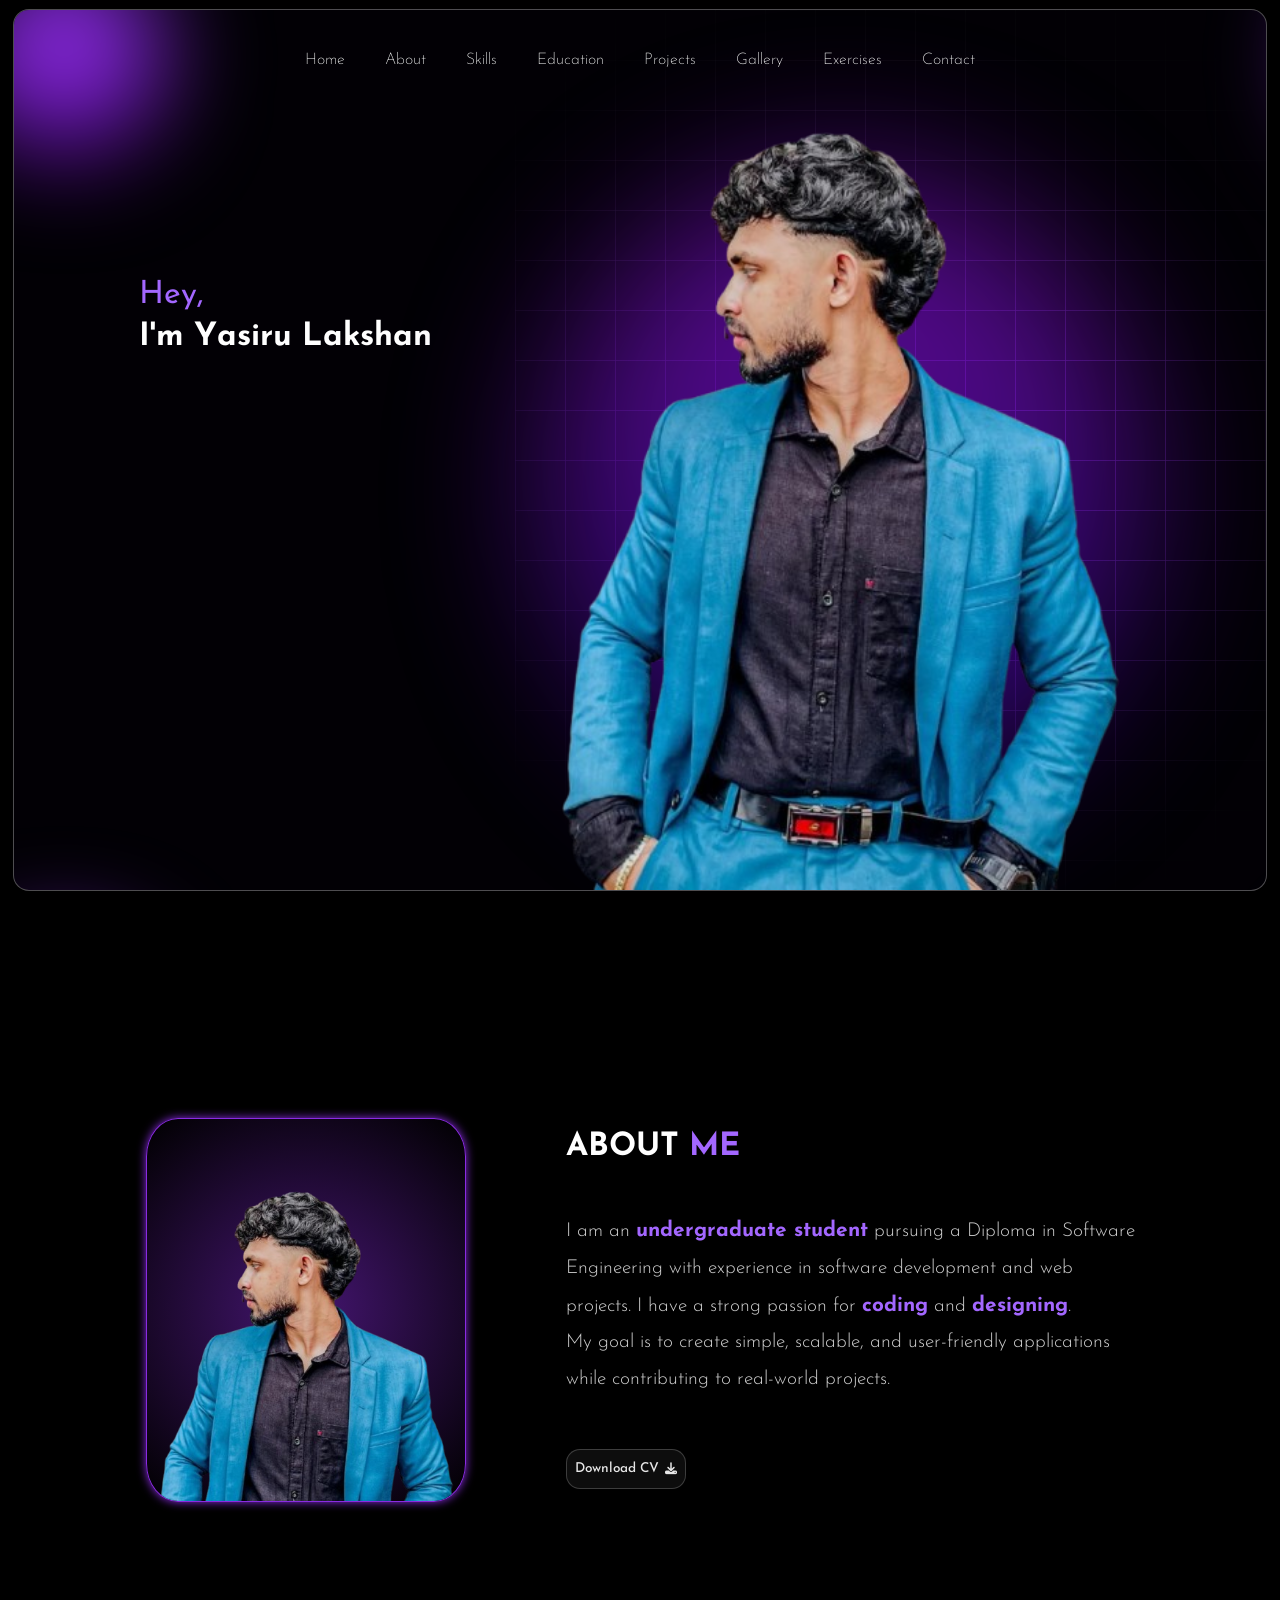
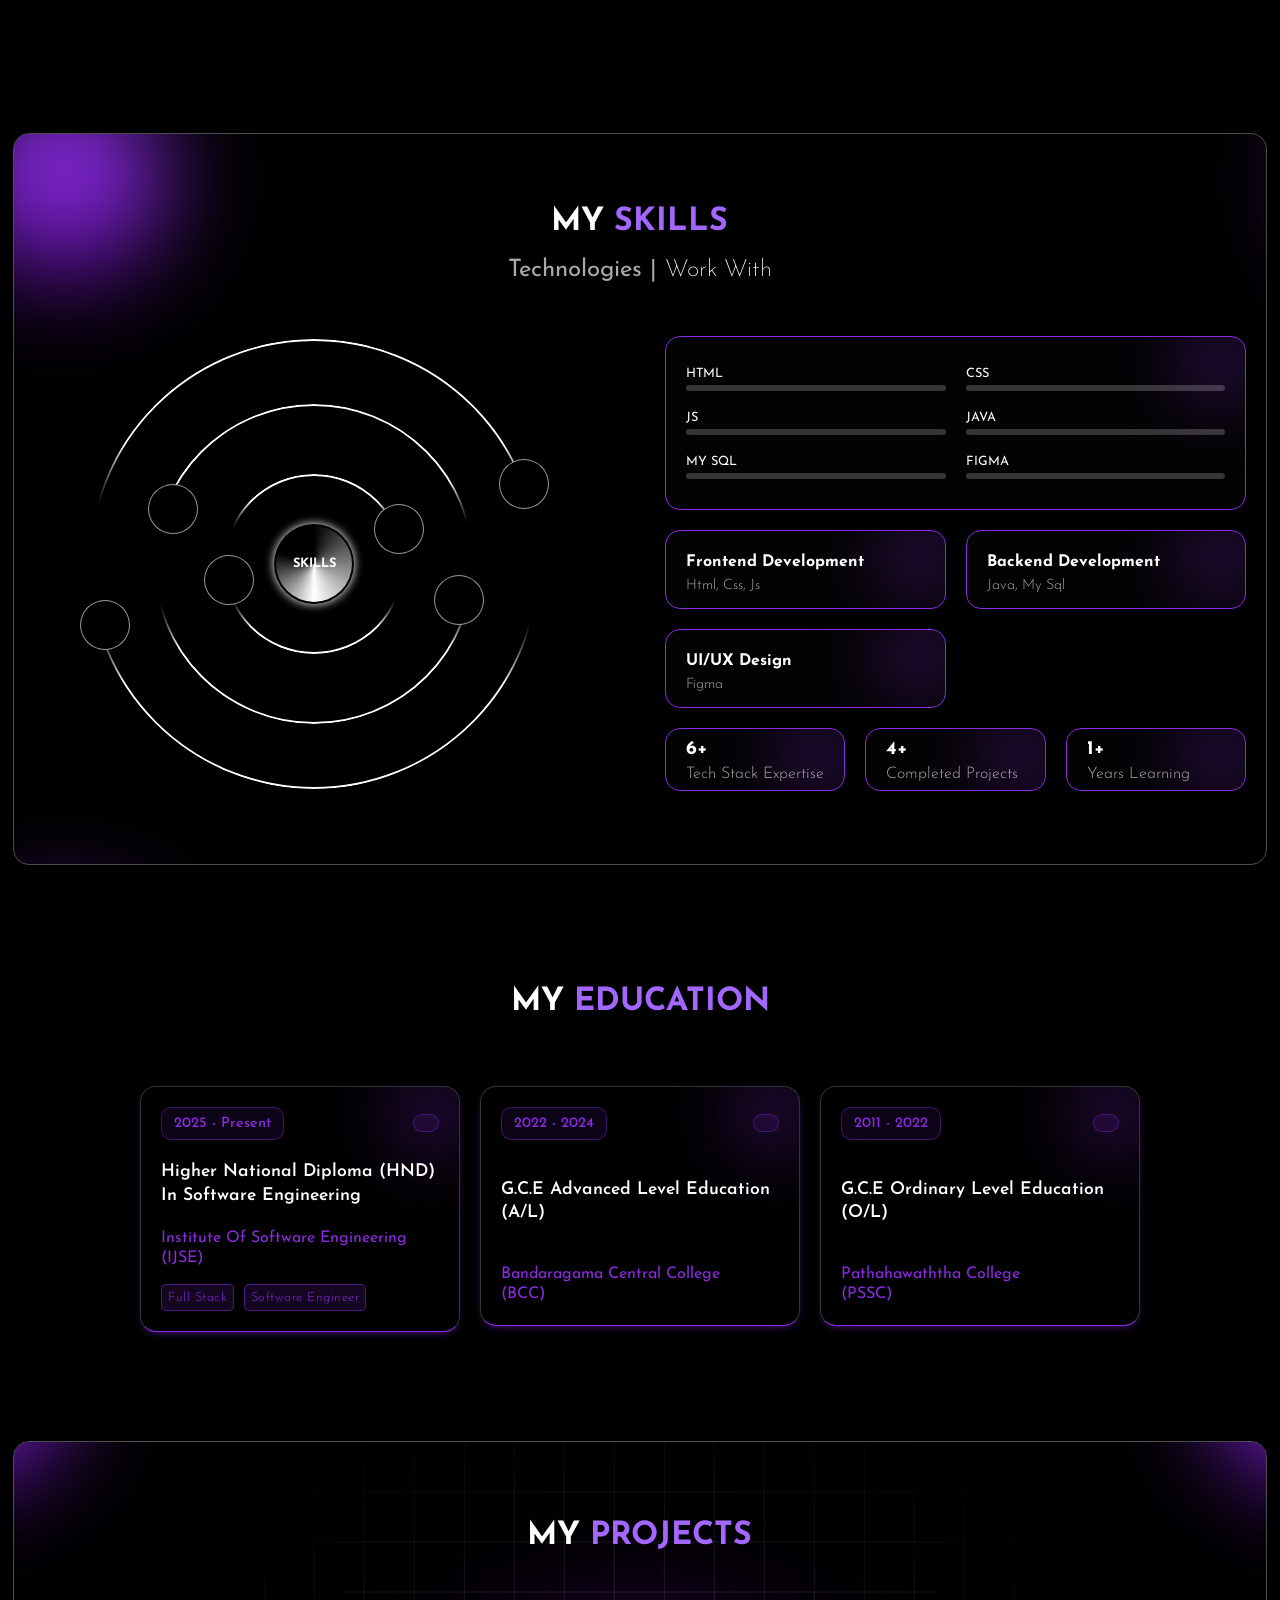
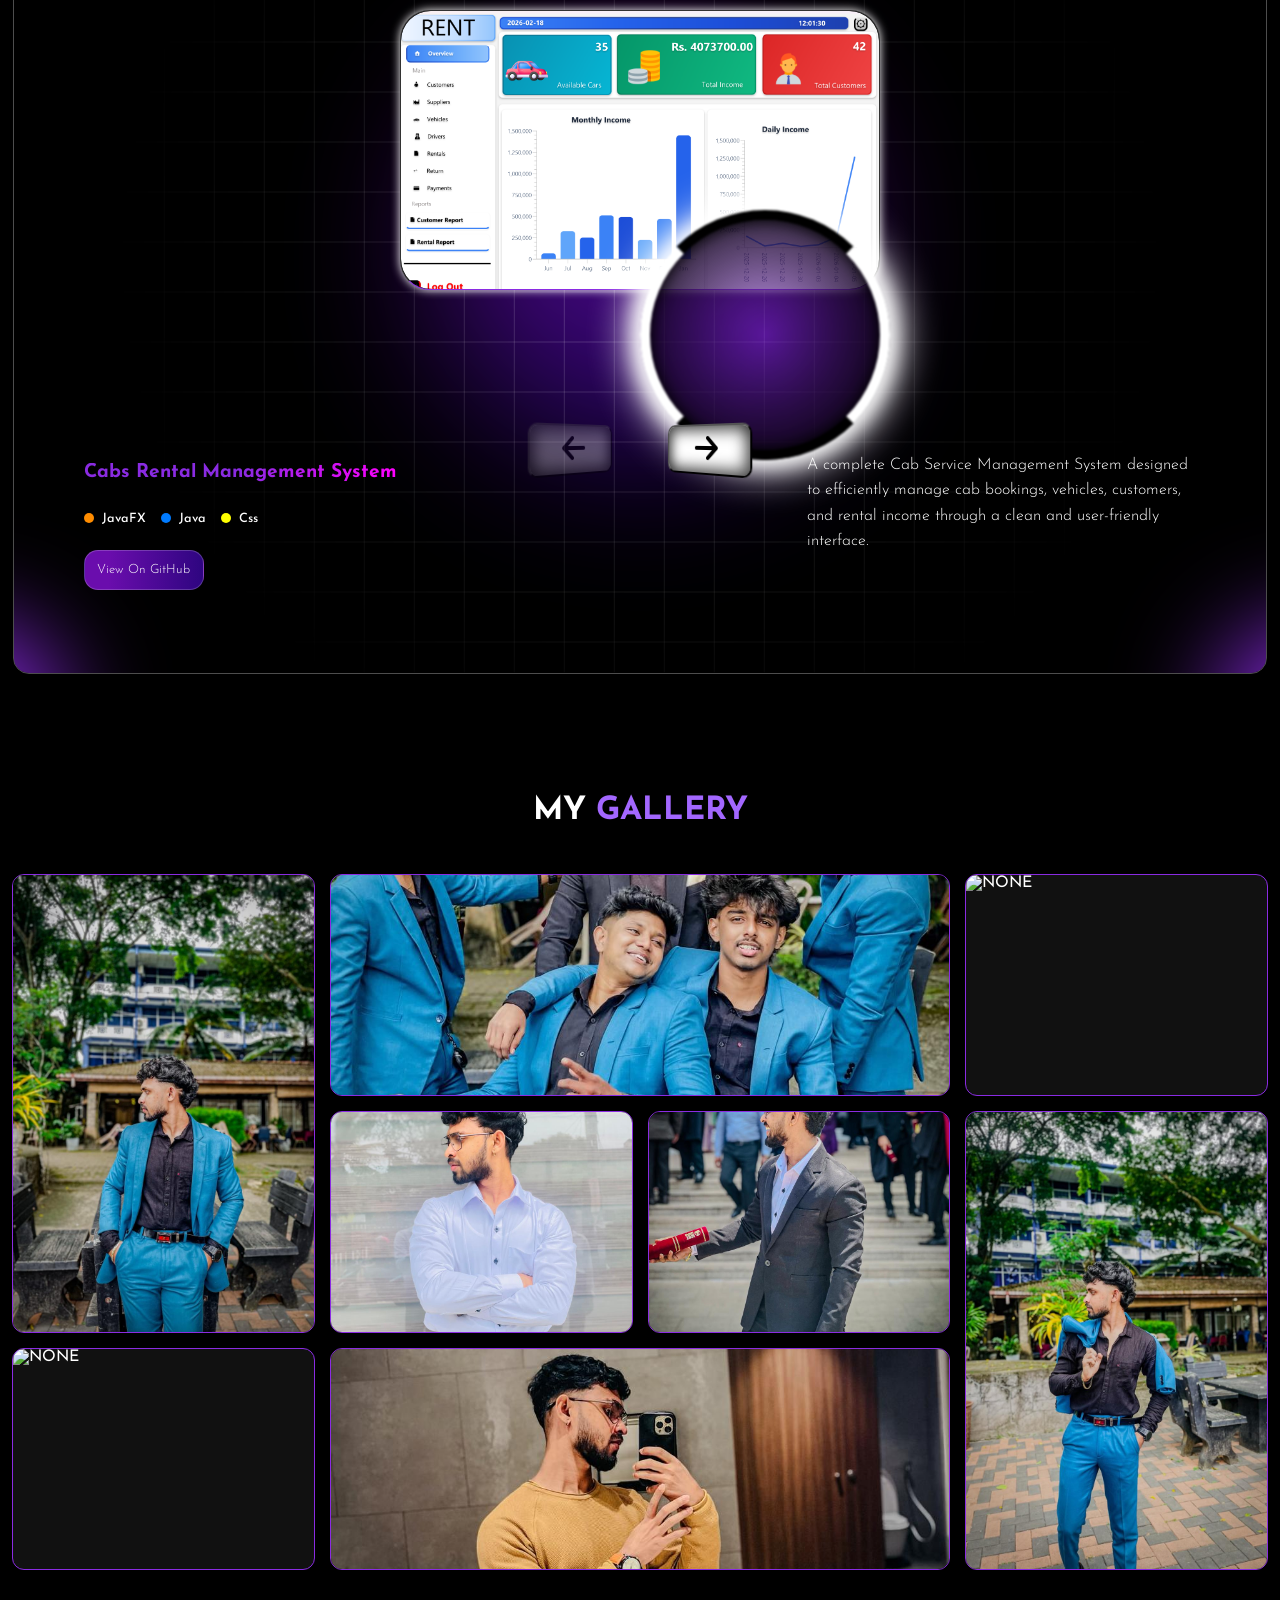
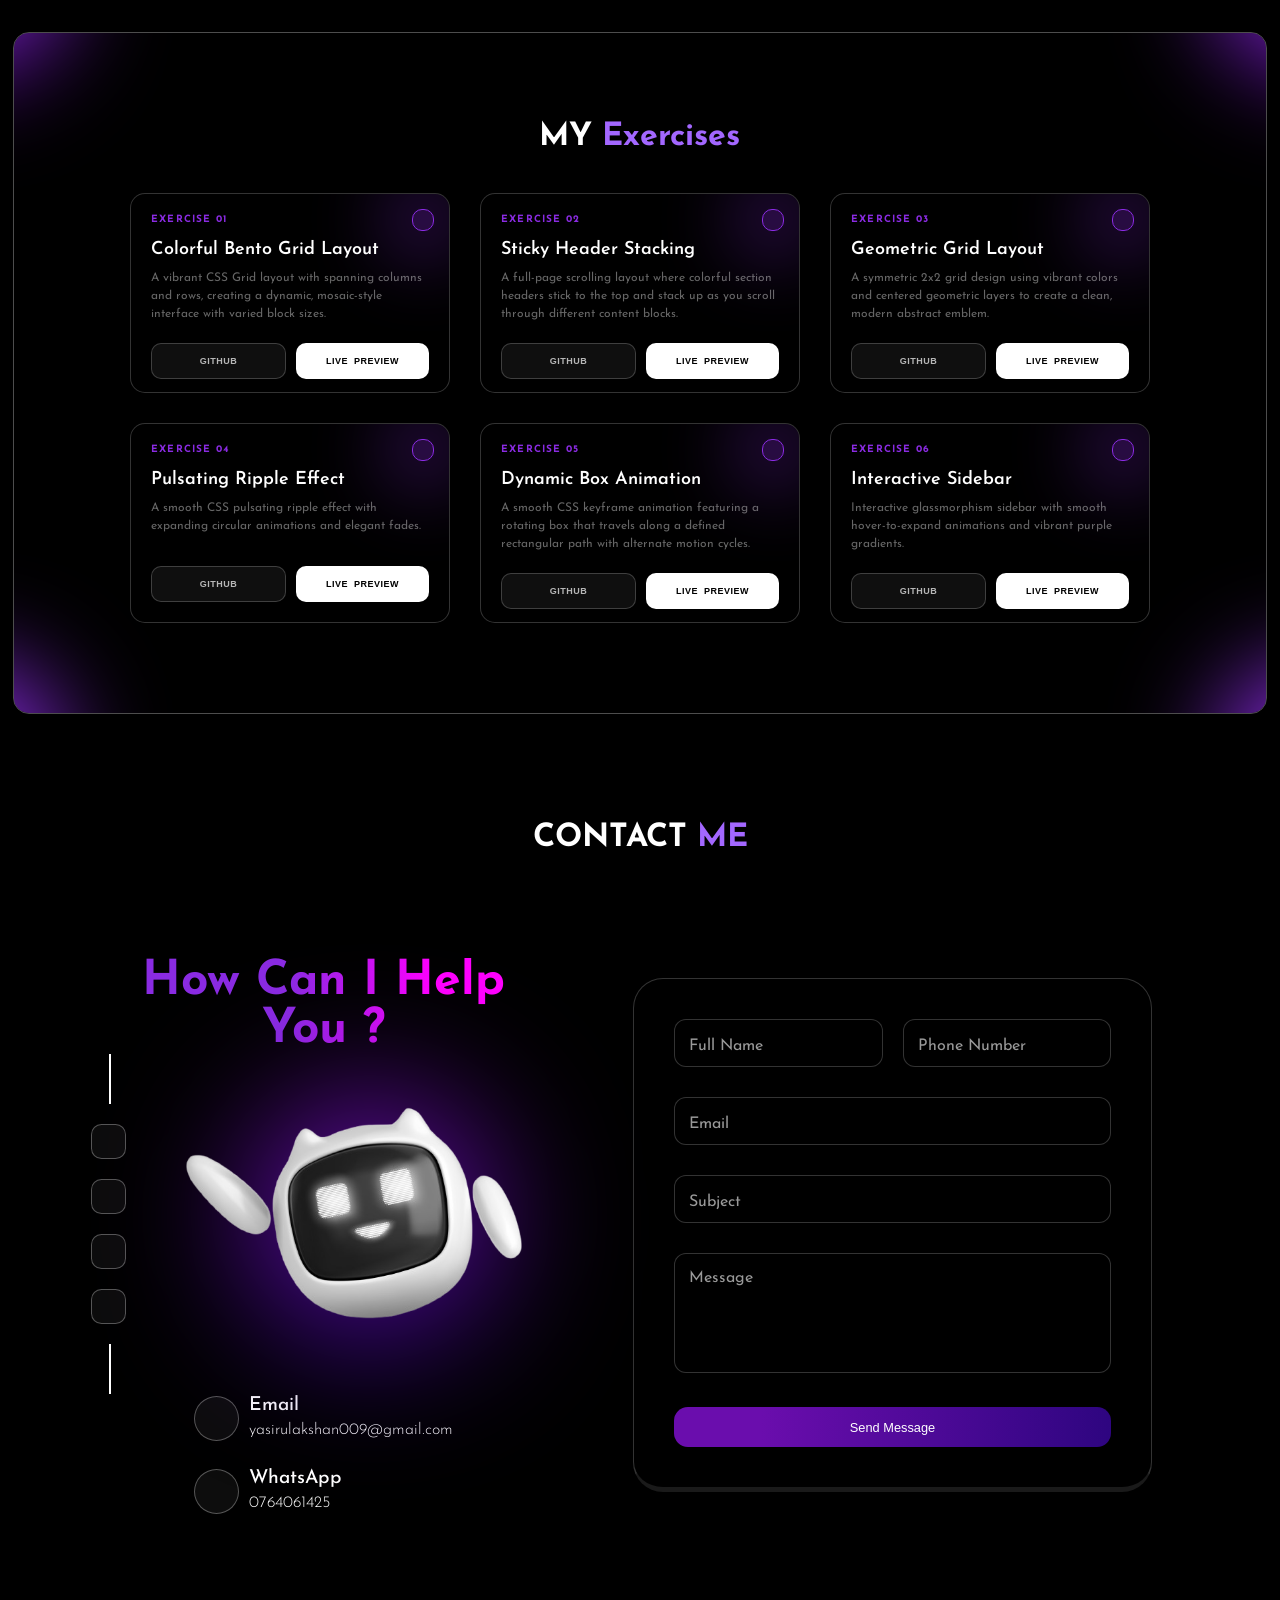
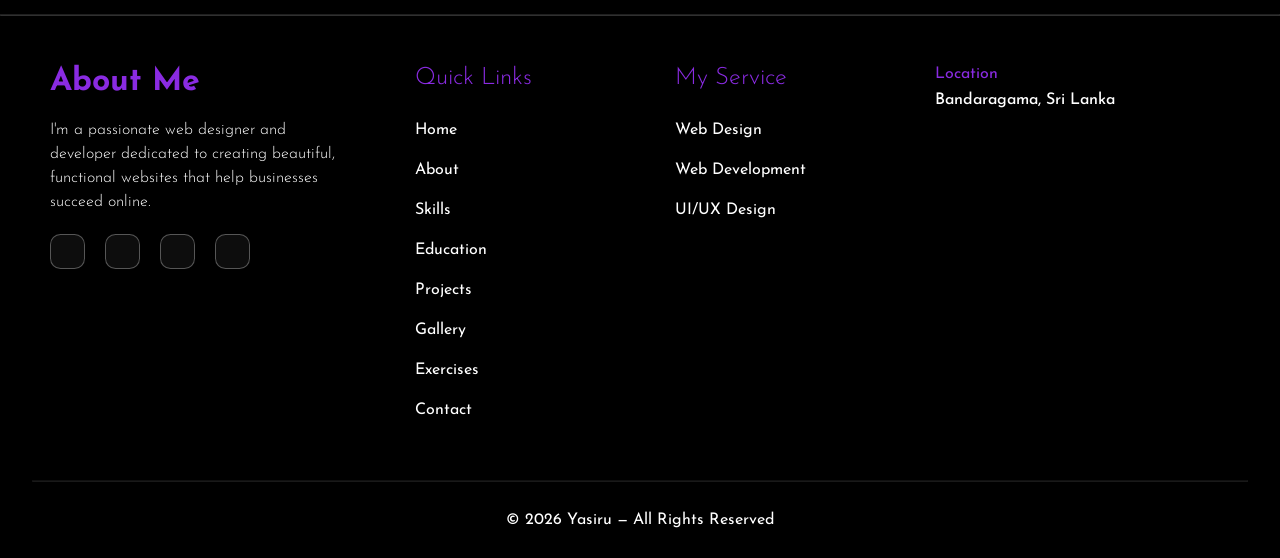
==== index.html @ 93566dbe "exercises section update" ====
<!DOCTYPE html>
<html lang="en">
<head>
    <meta charset="UTF-8">
    <title>Portfolio</title>
    <meta name="keywords" content="web, html, css, javascript, js, java, python">
    <meta name="description" content="World best web development tutorials">
    <meta name="author" content="IJSE">
    <meta name="viewport" content="width=device-width, initial-scale=1.0">
    <link rel="stylesheet" href="../assets/lib/normalize.css">
    <link rel="stylesheet" href="style.css">
    <link rel="stylesheet" href="https://cdn.jsdelivr.net/gh/devicons/devicon@latest/devicon.min.css">

    <link rel="stylesheet" href="https://cdnjs.cloudflare.com/ajax/libs/font-awesome/6.5.1/css/all.min.css">
    <link href="https://cdn.jsdelivr.net/npm/remixicon@4.2.0/fonts/remixicon.css" rel="stylesheet"/>
    <link href="https://cdnjs.cloudflare.com/ajax/libs/font-awesome/6.5.0/css/all.min.css" rel="stylesheet">
    <link rel="preconnect" href="https://fonts.googleapis.com">
    <link rel="preconnect" href="https://fonts.gstatic.com" crossorigin>
    <link href="https://fonts.googleapis.com/css2?family=Josefin+Sans:ital,wght@0,100..700;1,100..700&family=Ramabhadra&family=Slabo+27px&display=swap" rel="stylesheet">

</head>
<body>

<div id="loading-screen">
    <div class="wrapper">
        <div class="circle"></div>
        <div class="circle"></div>
        <div class="circle"></div>
        <div class="shadow"></div>
        <div class="shadow"></div>
        <div class="shadow"></div>
        <span>Loading</span>
    </div>
</div>

<section>
    <nav class="nav">
        <section class="navbar desktop-only">
            <ul class="nav-list">
                <li><a href="#hero">Home</a></li>
                <li><a href="#about">About</a></li>
                <li><a href="#skill">Skills</a></li>
                <li><a href="#education">Education</a></li>
                <li><a href="#projects">Projects</a></li>
                <li><a href="#gallery">Gallery</a></li>
                <li><a href="#exercises">Exercises</a></li>
                <li><a href="#contact">Contact</a></li>
            </ul>
        </section>

        <div class="mobile-wrapper">
            <div class="hamburger-icon" id="hamburgerBtn">
                <i class="ri-menu-3-line"></i>
            </div>

            <ul class="mobile-menu" id="mobileMenuList">
                <li><a href="#hero">Home</a></li>
                <li><a href="#about">About</a></li>
                <li><a href="#skill">Skills</a></li>
                <li><a href="#education">Education</a></li>
                <li><a href="#projects">Projects</a></li>
                <li><a href="#gallery">Gallery</a></li>
                <li><a href="#exercises">Exercises</a></li>
                <li><a href="#contact">Contact</a></li>
            </ul>
        </div>
    </nav>
<!--  |||||||||||||||||||||||||||||||||||||||||||||||||||home section|||||||||||||||||||||||||||||||||||||||||||||||||  -->
    <section class="hero-section" id="hero">
        <section class="heroglass">

            <div class="blob-style" id="home-colorbox1"></div>
            <div class="blob-style" id="home-colorbox2"></div>
            <div class="blob-style" id="home-colorbox3"></div>
            <div class="blob-style" id="home-colorbox4"></div>


            <div class="grid-box"></div>

            <div class="Container">
                <main class="hero-content-wrapper">
                    <div class="content">
                        <span class="jump-text">Hey,</span>
                        <h1>I'm Yasiru Lakshan</h1>
                        <div class="animated-text">
                            <span id="typing-text"></span><span class="cursor">|</span>
                        </div>
                        <p>A motivated Full-Stack Developer in the making, focused on<br>
                            building modern responsive, and user-friendly <br>
                            web applications.
                        </p>
                    </div>

                    <div class="socials">
                        <a href="https://www.facebook.com/share/1Nk5kQj9qZ/?mibextid=wwXIfr" class="social-link" id="facebook"><i class="ri-facebook-fill"></i></a>
                        <a href="https://www.instagram.com/yasiii.iiiiiiii?igsh=MWprOWkzOWY1dnhiYg%3D%3D&utm_source=qr" class="social-link" id="instagram"><i class="ri-instagram-fill"></i></a>
                        <a href="https://github.com/Yasirulakshan009" class="social-link" id="github"><i class="ri-github-fill"></i></a>
                        <a href="https://www.linkedin.com/in/yasiru-lakshan-66a6373a6?utm_source=share_via&utm_content=profile&utm_medium=member_ios" class="social-link" id="linkin"><i class="ri-linkedin-fill"></i></a>
                    </div>

                    <div class="btn">
                        <a href="" id="download" class="main-btn cv-btn">
                            Download CV <i class="fa-solid fa-download"></i>
                        </a>

                        <a href="#projects" class="main-btn project-btn">
                            View Projects <i class="fa-solid fa-code"></i>
                        </a>
                    </div>
                </main>
                <div class="home_image">
                    <div class="colorbox"></div>
                    <img src="assest/pictures/myPicture.png" alt="Yasiru Lakshan" class="home-profile">
                </div>
            </div>
        </section>
    </section>

    <!--  |||||||||||||||||||||||||||||||||||||||||||||||||||about section|||||||||||||||||||||||||||||||||||||||||||||||||  -->

    <section class="about-section" id="about">
        <div class="about-container">
            <div class="about-image">
                <div class="about-circle">
                    <img src="assest/pictures/myPicture.png" alt="About Me">
                </div>
            </div>
            <main class="about-content">
                <h1 class="title">ABOUT <span class="jump-text about-jump">ME</span></h1>
                <p class="about-description">
                    I am an <b>undergraduate student</b> pursuing a Diploma in Software<br>
                    Engineering with experience in software development and web <br>
                    projects. I have a strong passion for <b>coding</b> and <b>designing</b>.  <br>
                    My goal is to create simple, scalable, and user-friendly applications<br>
                    while contributing to real-world projects.
                </p>
                <div class="btn">
                    <a href="" download class="main-btn cv-btn">
                        Download CV <i class="fa-solid fa-download"></i>
                    </a>
                </div>
            </main>
        </div>
    </section>

    <!--  |||||||||||||||||||||||||||||||||||||||||||||||||||Skill section|||||||||||||||||||||||||||||||||||||||||||||||||  -->

    <section class="skill-section" id="skill">

        <section class="skill-glass">

            <div class="skill-colorbox" id="skill-colorbox1"></div>
            <div class="skill-colorbox" id="skill-colorbox2"></div>
            <div class="skill-colorbox" id="skill-colorbox3"></div>
            <div class="skill-colorbox" id="skill-colorbox4"></div>

            <div class="skill-container">
                <div class="heading">
                    <h1 class="title">MY <span class="jump-text">SKILLS</span></h1>
                    <h1 class="topic1">Technologies | <span class="topic2">Work With</span></h1>
                </div>

                <main class="skill-content-wrapper">

                    <div class="orbit-system reveal-hidden">

                        <div class="core"><span>SKILLS</span></div>

                        <div class="orbit orbit1">

                            <div class="icon-wrapper" id="icon1">
                                <span class="icon frontend-icon"><i class="devicon-html5-plain"></i></span>
                                <span class="icon-name">HTML</span>
                            </div>

                            <div class="icon-wrapper" id="icon2">
                                <span class="icon frontend-icon"><i class="devicon-css3-plain"></i></span>
                                <span class="icon-name">CSS</span>
                            </div>

                        </div>

                        <div class="orbit orbit2">
                            <div class="icon-wrapper" id="icon3">
                                <span class="icon frontend-icon"><i class="devicon-javascript-plain"></i></span>
                                <span class="icon-name">Java script</span>
                            </div>

                            <div class="icon-wrapper" id="icon4">
                                <span class="icon backend-icon"><i class="devicon-java-plain"></i></span>
                                <span class="icon-name">Java</span>
                            </div>

                        </div>

                        <div class="orbit orbit3">
                            <div class="icon-wrapper" id="icon5">
                                <span class="icon design-icon"><i class="devicon-figma-plain"></i></span>
                                <span class="icon-name">Figma</span>
                            </div>

                            <div class="icon-wrapper" id="icon6">
                                <span class="icon backend-icon"><i class="devicon-mysql-original"></i></span>
                                <span class="icon-name">My SQL</span>
                            </div>
                        </div>



                    </div>
                    <div class="glass-cards-wrapper" id="cards-right">
                        <!--|||||||||||||||||||||||||||||||||||||||||||||||||||||||||||||||||||||||||||||-->
                        <div class="skill-box" id="progress-bars-card">
                            <div class="bar-grid">
                                <div class="skill-bar">
                                    <span class="title">HTML</span>
                                    <div class="bar"></div>
                                </div>
                                <div class="skill-bar">
                                    <span class="title">CSS</span>
                                    <div class="bar"></div>
                                </div>
                                <div class="skill-bar">
                                    <span class="title">JS</span>
                                    <div class="bar"></div>
                                </div>
                                <div class="skill-bar">
                                    <span class="title">JAVA</span>
                                    <div class="bar"></div>
                                </div>
                                <div class="skill-bar">
                                    <span class="title">MY SQL</span>
                                    <div class="bar"></div>
                                </div>
                                <div class="skill-bar">
                                    <span class="title">FIGMA</span>
                                    <div class="bar"></div>
                                </div>
                            </div>
                        </div>
                        <!--|||||||||||||||||||||||||||||||||||||||||||||||||||||||||||||||||||||||||||||||||||-->
                        <div class="small-crd-grid">
                            <div class="skill-box" id="frontend">
                                <h2 class="box-title">Frontend Development</h2>
                                <h3 class="box-description">Html, Css, Js</h3>
                            </div>

                            <div class="skill-box" id="backend">
                                <h2 class="box-title">Backend Development</h2>
                                <h3 class="box-description">Java, My Sql</h3>
                            </div>

                            <div class="skill-box" id="design">
                                <h2 class="box-title">UI/UX Design</h2>
                                <h3 class="box-description">Figma</h3>
                            </div>
                        </div>
                        <!--||||||||||||||||||||||||||||||||||||||||||||||||||||||||||||||||||||||||||||||||||||-->
                        <div class="status-crd-grid">
                            <div class="skill-box" id="tech">
                                <h3 class="box-description">6+</h3>
                                <h2 class="box-title">Tech Stack Expertise</h2>
                            </div>

                            <div class="skill-box" id="project">
                                <h3 class="box-description">4+</h3>
                                <h2 class="box-title">Completed Projects</h2>
                            </div>

                            <div class="skill-box" id="learning">
                                <h3 class="box-description">1+</h3>
                                <h2 class="box-title">Years Learning</h2>
                            </div>
                        </div>

                    </div>

                </main>

            </div>

        </section>

    </section>
    <!--|||||||||||||||||||||||||||||||||||education section|||||||||||||||||||||||||||||||||||||||||||||||||||-->

    <section class="education-section" id="education">

        <div class="education-container">
            <div class="heading">
                <h1 class="title">MY <span class="jump-text">EDUCATION</span></h1>
            </div>

            <main class="education-content-wrapper">
                <div class="e-card" id="c1">
                        <div class="card-top-section">
                            <div class="date-card">
                                <h1 class="c-date">2025 - Present</h1>
                            </div>
                            <div class="icon-card">
                                <span><i class="ri-graduation-cap-fill"></i></span>
                            </div>
                        </div>
                        <h2 class="c-path">Higher National Diploma (HND) In Software Engineering</h2>
                        <h3 class="c-place">Institute Of Software Engineering<br>(IJSE)</h3>

                    <div class="ambition-wrapper">
                        <div class="ambition-card">
                            <h1 class="a-card">Full Stack</h1>
                        </div>

                        <div class="ambition-card">
                            <h1 class="a-card">Software Engineer</h1>
                        </div>
                    </div>
                </div>

                <div class="e-card" id="c2">
                        <div class="card-top-section">
                            <div class="date-card">
                                <h1 class="c-date">2022 - 2024</h1>
                            </div>
                            <div class="icon-card">
                                <span><i class="ri-school-fill"></i></span>
                            </div>
                        </div>
                        <h2 class="c-path">G.C.E Advanced Level Education <br>(A/L)</h2>
                        <h3 class="c-place">Bandaragama Central College<br>(BCC)</h3>

                </div>

                <div class="e-card" id="c3">
                        <div class="card-top-section">
                            <div class="date-card">
                                <h1 class="c-date">2011 - 2022</h1>
                            </div>
                            <div class="icon-card">
                                <span><i class="ri-school-fill"></i></span>
                            </div>
                        </div>
                        <h2 class="c-path">G.C.E Ordinary Level Education <br>(O/L)</h2>
                        <h3 class="c-place">Pathahawaththa College<br>(PSSC)</h3>

                </div>
            </main>
        </div>

    </section>

    <!--||||||||||||||||||||||||||||||||project section||||||||||||||||||||||||||||||||||||||||||||-->

    <section class="project-section" id="projects">
        <section class="project-glass">
            <div class="main-colorbox"></div>
            <div class="project-grid-box"></div>
            <div class="project-colorbox" id="project-colorbox1"></div>
            <div class="project-colorbox" id="project-colorbox2"></div>
            <div class="project-colorbox" id="project-colorbox3"></div>
            <div class="project-colorbox" id="project-colorbox4"></div>

            <main class="main-container">
                <div class="heading">
                    <h1 class="title">MY <span class="jump-text">PROJECTS</span></h1>
                </div>

                <div class="slides-wrapper" >

                    <div class="project-slide active">
                        <div class="middle-content">
                            <div class="project-display project-display1 active">
                                <div class="project-image">
                                    <img src="assest/pictures/overview.png" alt="Cabs Rental System">
                                </div>
                                <div class="sub-image top-left"><img src="assest/pictures/login.png" alt="Login"><span>Login</span></div>
                                <div class="sub-image top-right"><img src="assest/pictures/customer.png" alt="Customer"><span>Customer</span></div>
                                <div class="sub-image bottom-left"><img src="assest/pictures/rental.png" alt="Rental"><span>Rental</span></div>
                                <div class="sub-image bottom-right"><img src="assest/pictures/changepassword.png" alt="Password"><span>Change Password</span></div>
                                <div class="rotate-circle"></div>
                            </div>
                        </div>

                        <div class="bottom-content">
                            <div class="left-content left-content1 active">
                                <h2 class="project-title">Cabs Rental Management System</h2>
                                <div class="use-skill">
                                    <span class="skill-tag java-fx">JavaFX</span>
                                    <span class="skill-tag java">Java</span>
                                    <span class="skill-tag css">Css</span>
                                </div>
                                <a href="https://github.com/Yasirulakshan009/Cabs-Rental-Management-System" class="main-btn project-btn" id="git-btn1">View On GitHub</a>
                            </div>

                            <div class="right-content right-content1 active">
                                <P>A complete Cab Service Management System
                                    designed to efficiently manage cab bookings,
                                    vehicles, customers, and rental income through
                                    a clean and user-friendly interface.</P>
                                <a href="https://github.com/Yasirulakshan009/Cabs-Rental-Management-System" class="main-btn project-btn mobile-only-btn">View On GitHub</a>
                            </div>
                        </div>
                    </div>

                    <div class="project-slide">
                        <div class="middle-content">
                            <div class="project-display project-display3 active">
                                <div class="project-image">
                                    <img src="assest/pictures/connect-four/entername.png" alt="Portfolio">
                                </div>
                                <div class="sub-image top-left"><img src="assest/pictures/connect-four/playerwin.png" alt="AboutMe Section"><span>Player Win Moment</span></div>
                                <div class="sub-image top-right"><img src="assest/pictures/connect-four/playingmoment.png" alt="Skill section"><span>Playing Moment</span></div>
                                <div class="sub-image bottom-left"><img src="assest/pictures/connect-four/aiwin.png" alt="Education Section"><span>Ai Player Win Moment</span></div>
                                <div class="sub-image bottom-right"><img src="assest/pictures/connect-four/startplay.png" alt="Contact Section"><span>Play Start Moment</span></div>
                                <div class="rotate-circle"></div>
                            </div>
                        </div>

                        <div class="bottom-content">
                            <div class="left-content left-content3 active">
                                <h2 class="project-title"> Connect Four Game</h2>
                                <div class="use-skill">
                                    <span class="skill-tag java-fx">JavaFX</span>
                                    <span class="skill-tag java">Java</span>
                                    <span class="skill-tag css">Css</span>
                                </div>
                                <a href="https://github.com/Yasirulakshan009/Connect-Four-Game.git" class="main-btn project-btn" id="git-btn2">View On GitHub</a>
                            </div>

                            <div class="right-content right-content3 active">
                                <p>An interactive strategic board game developed with a focus on logic and smooth user experience. This Connect 4 implementation features a clean interface where players can compete against an AI or another player, showcasing core programming concepts and UI design.</p>
                                <a href="https://github.com/Yasirulakshan009/Connect-Four-Game.git" class="main-btn project-btn mobile-only-btn">View On GitHub</a>
                            </div>
                        </div>
                    </div>

                    <div class="project-slide">
                        <div class="middle-content">
                            <div class="project-display project-display2 active">
                                <div class="project-image">
                                    <img src="assest/pictures/portfolio/home section.png" alt="Portfolio">
                                </div>
                                <div class="sub-image top-left"><img src="assest/pictures/portfolio/about me section.png" alt="AboutMe Section"><span>AboutMe Section</span></div>
                                <div class="sub-image top-right"><img src="assest/pictures/portfolio/skill section.png" alt="Skill section"><span>Skill section</span></div>
                                <div class="sub-image bottom-left"><img src="assest/pictures/portfolio/education section.png" alt="Education Section"><span>Education Section</span></div>
                                <div class="sub-image bottom-right"><img src="assest/pictures/portfolio/contact section.png" alt="Contact Section"><span>Contact Section</span></div>
                                <div class="rotate-circle"></div>
                            </div>
                        </div>

                        <div class="bottom-content">
                            <div class="left-content left-content2 active">
                                <h2 class="project-title"> Personal Portfolio Website</h2>
                                <div class="use-skill">
                                    <span class="skill-tag java-fx">Html</span>
                                    <span class="skill-tag css">Css</span>
                                    <span class="skill-tag java">Js</span>
                                </div>
                                <a href="https://github.com/Yasirulakshan009/My-Portfolio.git" class="main-btn project-btn" id="git-btn3">View On GitHub</a>
                            </div>

                            <div class="right-content right-content2 active">
                                <p>A responsive personal portfolio designed
                                    with a modern UI and smooth animations.
                                    It showcases my frontend development skills and
                                    projects through a clean,interactive, and
                                    organized user experience.</p>
                                <a href="https://github.com/Yasirulakshan009/My-Portfolio.git" class="main-btn project-btn mobile-only-btn">View On GitHub</a>
                            </div>
                        </div>
                    </div>

                </div>

                <div class="slide-btn">
                    <button  class="left-slide-btn"><i class="fa-solid fa-arrow-left"></i></button>
                    <button  class="right-slide-btn"><i class="fa-solid fa-arrow-right"></i></button>
                </div>

            </main>
        </section>
    </section>

    <!--||||||||||||||||||||||||||||||||||||||gallery section||||||||||||||||||||||||||||||||||||||||||||||||||||||||||-->

    <section class="gallery-section" id="gallery">

            <main class="gallery-container">
                <div class="heading">
                    <h1 class="title">MY <span class="jump-text">GALLERY</span></h1>
                </div>
                <div class="grid-wrapper">
                    <div class="grid-item item-1"><img src="assest/pictures/my images/WhatsApp Image 2026-04-10 at 2.07.41 AM.jpeg"></div>
                    <div class="grid-item item-2"><img src="assest/pictures/my images/WhatsApp Image 2026-04-10 at 2.07.41 AM (1).jpeg"></div>
                    <div class="grid-item item-3"><img src="assest/pictures/my images/WhatsApp Image 2026-04-10 at 2.07.41 AM (2).jpeg"></div>
                    <div class="grid-item item-4"><img src="assest/pictures/my images/WhatsApp Image 2026-04-10 at 2.07.41 AM (3).jpeg"></div>
                    <div class="grid-item item-5"><img src="assest/pictures/my images/WhatsApp Image 2026-04-10 at 2.07.41 AM (4).jpeg"></div>
                    <div class="grid-item item-6"><img src="assest/pictures/my images/WhatsApp Image 2026-04-10 at 2.07.41 AM (5).jpeg"></div>
                    <div class="grid-item item-7"><img src="" alt="NONE"></div>
                    <div class="grid-item item-8"><img src="" alt="NONE"></div>
                </div>
            </main>

        <div id="lightbox" onclick="this.style.display='none'">
            <img id="boxImage" src="">
        </div>
    </section>

    <!--||||||||||||||||||||||||||||||||||||Exercises|||||||||||||||||||||||||||||||||||||||||||||||||-->

    <section class="exercises-section" id="exercises">
        <section class="exercises-glass">
            <div class="exercises-colorbox" id="exercises-colorbox1"></div>
            <div class="exercises-colorbox" id="exercises-colorbox2"></div>
            <div class="exercises-colorbox" id="exercises-colorbox3"></div>
            <div class="exercises-colorbox" id="exercises-colorbox4"></div>

            <main class="exercises-main-container">
                <div class="heading">
                    <h1 class="title">MY <span class="jump-text">Exercises</span></h1>
                </div>

                <div id="gallery-view">
                    <div class="ex-card">
                        <div class="card-content">
                            <span class="ex-badge">Exercise 01</span>
                            <span class="ex-title">Colorful Bento Grid Layout</span>
                            <span class="ex-desc">A vibrant CSS Grid layout with spanning columns and rows, creating a dynamic, mosaic-style interface with varied block sizes.</span>
                            <div class="ex-icon"><i class="ri-draft-fill"></i></div>
                        </div>
                        <div class="card-footer">
                            <button class="ex-btn btn-github">GitHub</button>
                            <button class="ex-btn btn-preview" onclick="openLab(this)"
                                    data-html='<section>
    <div></div>
    <div></div>
    <div></div>
    <div></div>

    <div></div>
    <div></div>
    <div></div>
    <div></div>

    <div></div>
    <div></div>
    <div></div>
    <div></div>
</section>'
                                    data-css='section{
    width:100vw;
    height:100vh;

    display:grid;
    grid-template-columns: repeat(4,1fr);
    grid-template-rows: repeat(3,1fr);
}

section > div{
    border:1px solid black;
}



section > div:nth-child(1){
    background:red;
    grid-column:1/3;
}

section > div:nth-child(2){
    background:green;
}

section > div:nth-child(3){
    background:orangered;
    grid-column:4/5;
    grid-row:1/4;
}

section > div:nth-child(4){
    background:purple;
}

section > div:nth-child(5){
    background:deeppink;
}

section > div:nth-child(6){
    background:blue;
}

section > div:nth-child(7){
    background:brown;
}

section > div:nth-child(8){
    background:indigo;
    grid-column:2/4;
}'
                                    data-js=''>Live Preview</button>
                        </div>
                    </div>

                    <div class="ex-card">
                        <div class="card-content">
                            <span class="ex-badge">Exercise 02</span>
                            <span class="ex-title">Sticky Header Stacking</span>
                            <span class="ex-desc">A full-page scrolling layout where colorful section headers stick to the top and stack up as you scroll through different content blocks.</span>
                            <div class="ex-icon"><i class="ri-draft-fill"></i></div>
                        </div>
                        <div class="card-footer">
                            <button class="ex-btn btn-github">GitHub</button>
                            <button class="ex-btn btn-preview" onclick="openLab(this)"
                                    data-html='<section>
    <header id="card1">Card 1</header>
    <div>Hello</div>
</section>

<section>
    <header id="card2">Card 2</header>
    <div>how</div>
</section>

<section>
    <header id="card3">Card 3</header>
    <div>Are</div>
</section>

<section>
    <header id="card4">Card 4</header>
    <div>You ?</div>
</section>
'
                                    data-css='body, html {
    margin: 0;
    padding: 0;
}

html {
    scroll-behavior: smooth;
}


section {
    height: 100vh;
    display: flex;
    flex-direction: column;
    justify-content: center;
    align-items: center;
    position: relative;
}


header {
    position: sticky;
    top: 0;
    width: 100%;
    padding: 10px;
    margin: 0;
    background: rgb(246, 6, 6);
    text-align: left;
    font-size: 32px;
    box-shadow: 0 2px 5px rgba(0,0,0,0.2);
    z-index: 10;
}


div {
     font-size: 70px;
     text-align: center;
     margin: auto;

     }


     section:nth-of-type(1) {
     background: #ffffff;
     }
     section:nth-of-type(2) {
     background: #89cff4;
     }
     section:nth-of-type(3) {
     background: #484a55;
     }
     section:nth-of-type(4) {
     background: #ec2311;
     }

     #card1{
     color: white;
     background-color: #ec2311;
     }

     #card2{
     color: white;
     background-color: #07318f;
     }

     #card3{
     color: white;
     background-color: #03030c;
     }

     #card4{
     color: white;
     background-color: #300906;
     }
     '
                                    data-js=''>Live Preview</button>
                        </div>
                    </div>

                    <div class="ex-card">
                        <div class="card-content">
                            <span class="ex-badge">Exercise 03</span>
                            <span class="ex-title">Geometric Grid Layout</span>
                            <span class="ex-desc">A symmetric 2x2 grid design using vibrant colors and centered geometric layers to create a clean, modern abstract emblem.</span>
                            <div class="ex-icon"><i class="ri-draft-fill"></i></div>
                        </div>
                        <div class="card-footer">
                            <button class="ex-btn btn-github">GitHub</button>
                            <button class="ex-btn btn-preview" onclick="openLab(this)"
                                    data-html='<section>
    <div></div>
    <div></div>
    <div></div>
    <div></div>

    <article></article>
</section>
'
                                    data-css='body{
    margin:0;
}

section{
    width:100vw;
    height:100vh;
    display:grid;
    grid-template-columns:repeat(2,1fr);
    grid-template-rows:repeat(2,1fr);
    position:relative;
}

section > div:nth-child(1){
    background:red;
}

section > div:nth-child(2){
    background:green;
}

section > div:nth-child(3){
    background:orange;
}

section > div:nth-child(4){
    background:deeppink;
}



section > div{
    position:relative;
}

section > div::after{
    content:"";
    width:150px;
    height:150px;
    background:white;
    border-radius:50%;

    position:absolute;
    top:50%;
    left:50%;
    transform:translate(-50%,-50%);
}


section > div::before{
    content:"";
    width:60px;
    height:60px;
    background:red;

    position:absolute;
    top:50%;
    left:50%;
    transform:translate(-50%,-50%);
    z-index: 999;
}

article{
    width:180px;
    height:180px;
    background:white;

    position:absolute;
    top:50%;
    left:50%;
    transform:translate(-50%,-50%);
}


article::after{
    content:"";
    width:100px;
    height:100px;
    background:red;
    border-radius:50%;

    position:absolute;
    top:50%;
    left:50%;
    transform:translate(-50%,-50%);}'
                                    data-js=''>Live Preview</button>
                        </div>
                    </div>

                    <div class="ex-card">
                        <div class="card-content">
                            <span class="ex-badge">Exercise 04</span>
                            <span class="ex-title">Pulsating Ripple Effect</span>
                            <span class="ex-desc">A smooth CSS pulsating ripple effect with expanding circular animations and elegant fades.</span>
                            <div class="ex-icon"><i class="ri-draft-fill"></i></div>
                        </div>
                        <div class="card-footer">
                            <button class="ex-btn btn-github">GitHub</button>
                            <button class="ex-btn btn-preview" onclick="openLab(this)"
                                    data-html='<section>
    <div></div>
</section>'
                                    data-css='body{
    margin:0;
    height:100vh;

    display:flex;
    justify-content:center;
    align-items:center;
}

section:nth-child(1)>div{
    width: 10px;
    aspect-ratio: 1/1;
    border-radius: 50%;
    transition: 0.9s;
    border: 2px solid purple;
    animation-name: myAnimation;
    animation-duration: 1000ms;
    animation-iteration-count: infinite;
    animation-timing-function: ease-in-out;
    margin: auto;
}


@keyframes myAnimation {
    from{
        width: 10px;
        aspect-ratio: 1/1;
        opacity: 1;

    }
    to{
        width: 150px;
        aspect-ratio: 1/1;
        opacity: 0;
    }
}'
                                    data-js=''>Live Preview</button>
                        </div>
                    </div>

                    <div class="ex-card">
                        <div class="card-content">
                            <span class="ex-badge">Exercise 05</span>
                            <span class="ex-title">Dynamic Box Animation</span>
                            <span class="ex-desc">A smooth CSS keyframe animation featuring a rotating box that travels along a defined rectangular path with alternate motion cycles.</span>
                            <div class="ex-icon"><i class="ri-draft-fill"></i></div>
                        </div>
                        <div class="card-footer">
                            <button class="ex-btn btn-github">GitHub</button>
                            <button class="ex-btn btn-preview" onclick="openLab(this)"
                                    data-html='<section>
    <div ></div>
</section>'
                                    data-css='section{
            width:1000px;
            height:600px;
            border:2px solid blue;

        }
        div{
            width:140px;
            height:100px;
            background-color:red;
            border-radius:5px;
            animation-name: move;
            animation-duration: 4s;
            animation-iteration-count: infinite;
            animation-direction: alternate;
        }
        @keyframes move {
            0%{
                margin-left:0;
                margin-top:0;
                rotate: 180deg;
            }
            25%{
                margin-left:900px;
                margin-top:0;
                rotate: -180deg;
            }
            50%{
                margin-left:900px;
                margin-top:500px;
                rotate: 180deg;
            }
            75%{
                margin-left:0;
                margin-top:500px;
                rotate: -360deg;
            }
        }'
                                    data-js=''>Live Preview</button>
                        </div>
                    </div>

                    <div class="ex-card">
                        <div class="card-content">
                            <span class="ex-badge">Exercise 06</span>
                            <span class="ex-title">Interactive Sidebar</span>
                            <span class="ex-desc">Interactive glassmorphism sidebar with smooth hover-to-expand animations and vibrant purple gradients.</span>
                            <div class="ex-icon"><i class="ri-draft-fill"></i></div>
                        </div>
                        <div class="card-footer">
                            <button class="ex-btn btn-github">GitHub</button>
                            <button class="ex-btn btn-preview" onclick="openLab(this)"
                                    data-html='<link href="https://cdnjs.cloudflare.com/ajax/libs/font-awesome/6.5.0/css/all.min.css" rel="stylesheet"><div class="sidebar">

    <div class="menu-item">
        <i class="fa-solid fa-user"></i>
        <span>Menu One</span>

    </div>

    <div class="menu-item active">
        <i class="fa-solid fa-truck-medical"></i>
        <span>Menu Two</span>
    </div>

    <div class="menu-item">
        <i class="fa-solid fa-globe"></i>
        <span>Menu Three</span>
    </div>

    <div class="menu-item">
        <i class="fa-solid fa-layer-group"></i>
        <span>Menu Four</span>
    </div>

    <div class="menu-item">
        <i class="fa-solid fa-cart-shopping"></i>
        <span>Menu Five</span>
    </div>

</div>'
                                    data-css='.menu-item {
            display: flex;
            align-items: center;
            width: 60px;
            height: 50px;
            margin: 15px;
            background: linear-gradient(45deg, #7b2ff7, #9d4edd);
            color: white;
            border-radius: 6px;
            cursor: pointer;
            overflow: hidden;
            transition: all 0.3s ease;
            box-shadow: 0 5px 10px rgba(0,0,0,0.2);
        }

        .menu-item i {
            min-width: 60px;
            text-align: center;
            font-size: 18px;
        }

        .menu-item span {
            white-space: nowrap;
            opacity: 0;
            transition: 0.3s;
        }

        .menu-item:hover {
            width: 200px;
        }

        .menu-item:hover span {
            opacity: 1;
        }

        .menu-item.active span {
            opacity: 1;
        }

        i{
            display:block;
        }'
                                    data-js=''>Live Preview</button>
                        </div>
                    </div>
                </div>
            </main>
        </section>
    </section>

    <div id="editor-view">
        <div class="exercises-colorbox" id="exercises-colorbox5"></div>
        <div class="exercises-colorbox" id="exercises-colorbox6"></div>
        <button class="back-btn" onclick="closeLab()">Back</button>
        <div class="editors-container">
            <div class="apple-window">
                <div class="win-header">
                    <div class="dots"><div class="dot red"></div><div class="dot yellow"></div><div class="dot green"></div></div>
                    <span class="win-title">HTML</span>
                </div>
                <pre id="html-code"></pre>
            </div>
            <div class="apple-window">
                <div class="win-header">
                    <div class="dots"><div class="dot red"></div><div class="dot yellow"></div><div class="dot green"></div></div>
                    <span class="win-title">CSS</span>
                </div>
                <pre id="css-code"></pre>
            </div>
            <div class="apple-window">
                <div class="win-header">
                    <div class="dots"><div class="dot red"></div><div class="dot yellow"></div><div class="dot green"></div></div>
                    <span class="win-title">JS</span>
                </div>
                <pre id="js-code"></pre>
            </div>
        </div>
        <iframe id="preview"></iframe>
    </div>
    <!--|||||||||||||||||||||||||||||||||||||contact section||||||||||||||||||||||||||||||||||||||||||-->

    <section class="contact-section" id="contact">

        <main class="contact-main-container">

            <div class="heading">
                <h1 class="title">CONTACT <span class="jump-text">ME</span></h1>
            </div>

            <div class="contact-left">
                <h2 class="contact-title">How Can I Help<br>You ?</h2>

                <div class="image-social-wrapper">

                    <div class="socials" id="contact-socials">
                        <a href="https://www.facebook.com/share/1Nk5kQj9qZ/?mibextid=wwXIfr" class="social-link" id="facebook-contact"><i class="ri-facebook-fill"></i></a>
                        <a href="https://www.instagram.com/yasiii.iiiiiiii?igsh=MWprOWkzOWY1dnhiYg%3D%3D&utm_source=qr" class="social-link" id="instagram-contact"><i class="ri-instagram-fill"></i></a>
                        <a href="https://github.com/Yasirulakshan009" class="social-link" id="github-contact"><i class="ri-github-fill"></i></a>
                        <a href="https://www.linkedin.com/in/yasiru-lakshan-66a6373a6?utm_source=share_via&utm_content=profile&utm_medium=member_ios" class="social-link" id="linkin-contact"><i class="ri-linkedin-fill"></i></a>
                    </div>
                    <div id="robo-colorbox"></div>
                    <img src="assest/pictures/robo.png" class="robo-image" alt="contact-image">
                </div>

                <div class="direct-contact">
                    <a href="https://mail.google.com/mail/?view=cm&fs=1&to=yasirulakshan009@gmail.com" target="_blank" class="main-direct-contact">
                        <div class="icon-circle"><i class="ri-mail-fill"></i></div>
                        <div class="icon-detail">
                            <h1 class="icon-title">Email</h1>
                            <h1 class="icon-value">yasirulakshan009@gmail.com</h1>
                        </div>

                    </a>

                    <a href="https://wa.me/94764061425?text=Hi%20Yasiru!%20I%20saw%20your%20portfolio%20and%20want%20to%20get%20in%20touch." target="_blank" class="main-direct-contact">
                        <div class="icon-circle"><i class="ri-whatsapp-fill"></i></div>
                        <div class="icon-detail">
                            <h1 class="icon-title">WhatsApp</h1>
                            <h1 class="icon-value">0764061425</h1>
                        </div>
                    </a>
                </div>

            </div>


            <div class="contact-right">
                <form action="https://formspree.io/f/xrervjen" method="POST"  class="contact-details">

                    <div class="input-row">
                        <div class="input-group">
                            <input type="text" name="name" id="name" required>
                            <label>Full Name</label>
                        </div>
                        <div class="input-group">
                            <input type="tel" name="phone" id="number" required>
                            <label>Phone Number</label>
                        </div>
                    </div>

                    <div class="input-group">
                        <input type="email" name="email" id="email" required>
                        <label for="email">Email</label>
                    </div>

                    <div class="input-group">
                        <input type="text" name="subject" id="subject" required>
                        <label for="subject">Subject</label>
                    </div>

                    <div class="input-group">
                        <textarea name="message" id="message" required></textarea>
                        <label for="message">Message</label>
                    </div>

                    <div id="toast-notification" class="toast">Message Sent Successfully! ✅</div>

                    <button type="submit" class="main-btn project-btn" id="send-btn" style="border: none; cursor: pointer;">
                        Send Message
                    </button>
                </form>
            </div>

            <div class="mobile-only-content">
                <div class="direct-contact-mobile">
                    <a href="https://mail.google.com/mail/?view=cm&fs=1&to=yasirulakshan009@gmail.com" target="_blank" class="main-direct-contact">
                        <div class="icon-circle"><i class="ri-mail-fill"></i></div>
                        <div class="icon-detail">
                            <h1 class="icon-title">Email</h1>
                            <h1 class="icon-value">yasirulakshan009@gmail.com</h1>
                        </div>
                    </a>
                    <a href="https://wa.me/94764061425?text=Hi%20Yasiru!%20I%20saw%20your%20portfolio%20and%20want%20to%20get%20in%20touch." target="_blank" class="main-direct-contact">
                        <div class="icon-circle"><i class="ri-whatsapp-fill"></i></div>
                        <div class="icon-detail">
                            <h1 class="icon-title">WhatsApp</h1>
                            <h1 class="icon-value">0764061425</h1>
                        </div>
                    </a>
                </div>

                <div class="socials-mobile">
                    <a href="https://facebook.com/..." class="social-link"><i class="ri-facebook-fill"></i></a>
                    <a href="https://instagram.com/..." class="social-link"><i class="ri-instagram-fill"></i></a>
                    <a href="https://github.com/..." class="social-link"><i class="ri-github-fill"></i></a>
                    <a href="https://linkedin.com/..." class="social-link"><i class="ri-linkedin-fill"></i></a>
                </div>
            </div>
        </main>

    </section>
    <footer>
        <hr>
        <div class="footer-main-content">
            <div class="footer-aboutMe">
                <h1>About Me</h1>
                <p>I'm a passionate web designer and<br>
                    developer dedicated to creating beautiful,<br>
                    functional websites that help businesses<br>
                    succeed online.</p>

                <div class="socials-footer">
                    <a href="https://facebook.com/..." class="social-link"><i class="ri-facebook-fill"></i></a>
                    <a href="https://instagram.com/..." class="social-link"><i class="ri-instagram-fill"></i></a>
                    <a href="https://github.com/..." class="social-link"><i class="ri-github-fill"></i></a>
                    <a href="https://linkedin.com/..." class="social-link"><i class="ri-linkedin-fill"></i></a>
                </div>
            </div>

            <div class="footer-quick-links">
                <h1>Quick Links</h1>
                <ul class="quick-links">
                    <li><a href="#hero">Home</a></li>
                    <li><a href="#about">About</a></li>
                    <li><a href="#skill">Skills</a></li>
                    <li><a href="#education">Education</a></li>
                    <li><a href="#projects">Projects</a></li>
                    <li><a href="#gallery">Gallery</a></li>
                    <li><a href="#exercises">Exercises</a></li>
                    <li><a href="#contact">Contact</a></li>
                </ul>
            </div>

            <div class="My-service">
                <h1>My Service</h1>
                <ul>
                    <li>Web Design</li>
                    <li>Web Development</li>
                    <li>UI/UX Design</li>
                </ul>
            </div>

            <div class="my-location">
                <h1><i class="ri-map-pin-2-fill"></i> Location</h1>
                <h2>Bandaragama, Sri Lanka</h2>
            </div>
        </div>

        <div class="footer-last-content">
            <hr>
            <p>© 2026 Yasiru — All Rights Reserved</p>
        </div>
    </footer>
</section>

<script src="javaScript.js"></script>
</body>
</html>
---- style.css ----
* {
    margin: 0;
    padding: 0;
    box-sizing: border-box;
}

html {
    scroll-behavior: smooth;
}


body {
  font-family: "Josefin Sans", sans-serif;
  font-optical-sizing: auto;
  font-weight: 400;
  background:#000000;
  font-style: normal;
  color: #fff;

}

html, body {
    overflow-x: hidden;
}

.hero-section {
width:100%;
height:100vh;
background:black;
position:relative;
display: flex;
justify-content: center;
align-items: center;
overflow: hidden;

}

.heroglass {

width:98%;
height:98%;
background: rgba(5, 0, 13, 0.4);
border-radius: 16px;
box-shadow: 0 4px 30px rgba(0, 0, 0, 0.1);
backdrop-filter: blur(12px);
border: 1px solid rgba(255, 255, 255, 0.3);
overflow: hidden;
display: flex;

}



/*..............nav bar...............*/

.mobile-wrapper {
    display: none;
}


.navbar {
position:fixed;
top: 4%;
left: 50%;
transform: translateX(-50%);
width:fit-content;
display:flex;
justify-content: center;
padding:15px 50px;
border-radius: 30px;
border: 1px solid transparent;
z-index: 20;
transition: all 0.2s ease;



}

.nav-list {
    display: flex;
    gap: 40px;
    list-style: none;
}

.navbar.scrolled {
    background: rgba(5, 0, 13, 0.8);
    border-radius: 30px;
    box-shadow: 0 0 20px rgba(106, 13, 173, 0.4);
    backdrop-filter: blur(7px);
    -webkit-backdrop-filter: blur(8px);
    transition: all 0.4s ease;
    border: 2px solid #6a0dad;
    transform: translateX(-50%) scale(1.02);
}

.navbar:hover {
background: rgba(255, 255, 255, 0);
border-radius: 30px;
backdrop-filter: blur(7px);
-webkit-backdrop-filter: blur(7px);
border: 1px solid #8a2be2;
box-shadow: 0 0 15px rgba(138, 43, 226, 0.3),
inset 0 0 10px rgba(138, 43, 226, 0.1);
transform: translateX(-50%) scale(1.02);
}

.nav-list > li > a {
    position: relative;
    text-decoration: none;
    font-size: 16px;
    color: white;
    font-weight: 200;
}


.nav-list > li > a::after {
    content: "";
    position: absolute;
    left: 50%;
    bottom: -5px;
    color: rgba(255, 255, 255, 0.5);
    width: 0%;
    height: 2px;
    background: #8a2be2;
    transform: translateX(-50%);
    transition: width 0.5s ease;
}

.nav-list > li > a:hover{
      color: #ffffff;
      text-shadow:0 0 20px rgba(255,255,255,0.5);
}


.nav-list > li > a:hover::after{
    width: 100%;
}

#hamburger {
    display: none;
    font-size: 26px;
    color: white;
    cursor: pointer;
}

/*...........colorBlob..............*/



.blob-style {
    height: 200px;
    width: 200px;
    background: linear-gradient(180deg, #8a2be2 50%, #4b0082 100%);
    border-radius: 50%;
    position: absolute;
    filter: blur(50px);
    animation: animateBlob 5s linear infinite;

}

#home-colorbox1 {
    top: -50px;
    left: -50px;
}

#home-colorbox2 {
    bottom: -250px;
    left: -50px;
}

#home-colorbox3 {
    bottom: -250px;
    right: -250px;
}

#home-colorbox4 {
    top: -50px;
    right: -250px;
}

@keyframes animateBlob{
    0%{
    transform: rotate(0);
    }

    100%{
    transform: rotate(360deg);
    }
}

/*.............grid............*/

.grid-box {
    width: 60%;
    height: 100%;
    position: absolute;
    bottom: 0px;
    right: 0px;
    pointer-events: none;


    background-image:
            linear-gradient(to right, rgba(255, 255, 255, 0.1) 1px, transparent 1px),
            linear-gradient(to bottom, rgba(255, 255, 255, 0.1) 1px, transparent 1px);
        background-size: 50px 50px;


    -webkit-mask-image: radial-gradient(circle at center, black 1%, transparent 90%);
        mask-image: radial-gradient(circle at center, black 1%, transparent 90%);

}

.grid-box::after {
    content: "";
    position: absolute;
    top: 0; left: 0; width: 100%; height: 100%;

    background-image:
        linear-gradient(to right, rgba(138, 43, 226, 0.8) 1px, transparent 1px),
        linear-gradient(to bottom, rgba(138, 43, 226, 0.8) 1px, transparent 1px);
    background-size: 50px 50px;

    -webkit-mask-image:
        linear-gradient(to bottom, transparent 0%, black 15%, black 25%, transparent 40%),
        radial-gradient(circle at center, black 20%, transparent 90%);
    mask-image:
        linear-gradient(to bottom, transparent 0%, black 15%, black 25%, transparent 40%),
        radial-gradient(circle at center, black 20%, transparent 90%);

    -webkit-mask-size: 100% 300%, 100% 100%;
    mask-size: 100% 300%, 100% 100%;

    -webkit-mask-composite: source-in;
    mask-composite: intersect;

    animation: gridFlow 5s linear infinite;
}

@keyframes gridFlow {
    0% { mask-position: 0 -100%; }
    100% { mask-position: 0 200%; }
}

/*|||||||||||||||||||content||||||||||||||||||||||||||||||*/
.hero-content-wrapper {
    position: absolute;
    top: 50%;
    left: 10%;
    transform: translateY(-50%);
    display: flex;
    flex-direction: column;
    gap: 20px;
    z-index: 10;
    width: fit-content;
}



.content {
    display: flex;
    flex-direction: column;
    color:#ffffff;
}

.jump-text {
    display: inline-block;
    animation: jump-animation 2s ease-in-out infinite;
    color: #a367ff;
}


@keyframes jump-animation {
    0%, 20%, 50%, 80%, 100% {
        transform: translateY(0);
    }
    40% {
        transform: translateY(-20px);
    }
    60% {
        transform: translateY(-7px);
    }
}

.content > h1 , .content > span {
font-size: 2rem;
}

.content > .animated-text {
    height: auto;
    min-height: 2.5rem;
    display: flex;
    margin: 8px 0 ;
    align-items: center;
}

#typing-text {
    font-size: 3rem;
    font-weight: 700;
    background: linear-gradient(to right, #8a2be2, #ff00ff);
    -webkit-background-clip: text;
    -webkit-text-fill-color: transparent;
    white-space: nowrap;
}

.cursor {
    font-size: 3rem;
    color: white;
    animation: blink 0.8s infinite;
}

@keyframes blink {
    50% { opacity: 0; }
}


.content > p {
    font-size:1.1rem;
    color: rgba(255, 255, 255, 0.8);
    line-height:1.5;
    font-weight:200;
    overflow: hidden;
}

.btn {
    display: flex;
    gap: 20px;
}

/*|||||||||||||||||||| main btn |||||||||||||||||||*/
.main-btn {
    text-decoration: none;
    display: inline-flex;
    align-items: center;
    justify-content: center;
    gap: 6px;
    height: 40px;
    width: 120px;
    border-radius: 14px;
    font-weight: 500;
    font-size: 0.85rem;
    position: relative;
    overflow: hidden;

    background: rgba(255, 255, 255, 0.05);
    backdrop-filter: blur(12px);
    -webkit-backdrop-filter: blur(12px);
    border: 1px solid rgba(255, 255, 255, 0.2);
    transition: all 0.4s ease;
}


.main-btn::before {
    content: "";
    position: absolute;
    inset: 0;
    border-radius: 14px;
    padding: 1px;

    background: linear-gradient(120deg, #8a2be2, #4b0082, #8a2be2);

    -webkit-mask:
        linear-gradient(#fff 0 0) content-box,
        linear-gradient(#fff 0 0);
    -webkit-mask-composite: xor;
    mask-composite: exclude;

    opacity: 0;
    transition: opacity 0.4s ease;
}

.main-btn:hover::before {
    opacity: 1;
}


.main-btn::after {
    content: "";
    position: absolute;
    top: 0;
    left: -100%;
    width: 100%;
    height: 100%;
    background: linear-gradient(
        120deg,
        transparent,
        rgba(255, 255, 255, 0.3),
        transparent
    );

    transition: 0.6s;
}

.main-btn:hover::after {
    left: 100%;
}



.project-btn {
    background: linear-gradient(90deg, #6a0dad 20%, #2e0580 100%);
    color: white ;
    border: 1px solid rgba(255, 255, 255, 0.2);
    backdrop-filter: blur(12px);
    -webkit-backdrop-filter: blur(12px);
    transition: all 0.4s ease;
}

.project-btn:hover {
    transform: translateY(-4px) scale(1.05) ;
    background: linear-gradient(90deg, #6a0dad 20%, #2e0580 100%);
    box-shadow:
        0 0 20px rgba(138, 43, 226, 0.5),
        0 0 40px rgba(138, 43, 226, 0.2) ;
    border-color: rgba(138, 43, 226, 0.8) ;
}

.project-btn::after {
    background: linear-gradient(
        120deg,
        transparent,
        rgba(255, 255, 255, 0.3),
        transparent
    ) ;
}


.cv-btn {
    color: rgba(255, 255, 255, 0.9);
}

.cv-btn:hover {
    background: rgba(138, 43, 226, 0.1);
    transform: translateY(-4px) scale(1.05);
    box-shadow:
        0 0 15px rgba(138, 43, 226, 0.2);
}


.main-btn i {
    font-size: 0.75rem;
}


.home_image {
    position: absolute;
    bottom: 0;
    right: 10%;
    height: 90%;
    width: auto;
    display: flex;
    justify-content: center;
    align-items: flex-end;
    z-index: 10;

}

.home_image > .colorbox {
    width:100%;
    height: 80%;
    background: linear-gradient(180deg, #6a0dad 20%, #2e0580 100%);
    border-radius: 50%;
    position: absolute;
    top: 50% ;
    left: 50% ;
    transform: translate(-50%, -50%);
    filter: blur(80px);
    animation: animateBlob 5s linear infinite;
    z-index: -1;
    opacity: 0.8;
}


.home-profile {
    height: 100%;
    width: auto;
    object-fit: contain;
    z-index: 2;
}

@keyframes animateBlob {
    0% { transform: translate(-50%, -50%) rotate(0deg); }
    100% { transform: translate(-50%, -50%) rotate(360deg); }
}


.socials {
    display: flex;
    gap: 20px;

}


.social-link {
    text-decoration: none;
    width: 35px;
    height: 35px;
    display: flex;
    align-items: center;
    justify-content: center;
    color: white;
    font-size: 18px;
    background: rgba(255, 255, 255, 0.05);
    border: 1px solid rgba(255, 255, 255, 0.3);
    border-radius: 30%;
    backdrop-filter: blur(5px);
    transition: all 0.4s cubic-bezier(0.175, 0.885, 0.32, 1.275);
}


.social-link:hover {
    color: #ffffff;
    transform: translateY(-5px) scale(1);
    box-shadow: 0 0 5px #ffffff;

}

#facebook:hover {
    background: linear-gradient(to bottom, #007bff, #001aff);
    border-color: #001aff;
}

#instagram:hover {
    background: linear-gradient(to bottom, #e100ff, #ff0073, #ffaa00 );
    border-color: #ff0073;

}

#github:hover {
    background: #000000;
    border-color: #000000;
}

#linkin:hover {
    background: linear-gradient(to bottom, #007bff, #001aff);
    border-color: #001aff;
}


/*||||||||||||||||||||||||||||||ABOUT SECTION||||||||||||||||||||||||||||||||||||*/

.about-section {
 width:100%;
 height: auto;
 background:black;
 position:relative;
 overflow: hidden;
 display: flex;
 justify-content: center;
 color:white;
 padding-top: 50px;
 padding-bottom: 50px;
}

.about-container {
    display: flex;
    align-items: center;
    justify-content: center;
    gap: 100px;
    padding: 50px 10%;
    min-height: 80vh;
    position:relative;

}

.title {
    font-size: 2rem;
    width: 100%;
    font-weight: 700;
}

.about-content {
    display: flex;
    flex-direction: column;
    width: fit-content;
    gap: 50px;
}

.about-description {
    line-height: 2.3rem;
    font-size: 1.2rem;
    font-weight: 300;
    margin: 0;
    color: rgba(255, 255, 255, 0.8);
}

.about-description > b {
    color: #a367ff;
    font-weight: 700;
    font-size:1.3rem;
}

.about-content > .btn {
align-self: flex-start;

}

.about-image {
    display: flex;
    justify-content: center;
    align-items: center;
    position: relative;
    animation: floatImage 3s ease-in-out infinite;
}

.about-circle {
    width: 25vw;
    height: 30vw;
    background: radial-gradient(circle, rgba(138, 43, 226, 0.5), #000);
    border-radius: 10%;
    position: relative;
    border: 1px solid #8a2be2;
    overflow: hidden;
    z-index: 3;
    box-shadow:0 0 10px #8a2be2;
    transition: all 0.4s;
}

.about-circle > img {
    width: 100%;
    height: auto;
    position: absolute;
    bottom: -25%;
    left: 50%;
    transform: translateX(-50%);
    object-fit: cover;
    z-index: 3;
}

.about-circle:hover {
box-shadow:
        0 0 25px #8a2be2;
}

@keyframes floatImage {
    0%, 100% { transform: translateY(0); }
    50% { transform: translateY(-20px); }
}


/*||||||||||||||||||||||||||||||SKILL SECTION||||||||||||||||||||||||||||||||||||*/

.skill-section {
width:100%;
height: auto;
background:black;
position:relative;
overflow:hidden;
display:flex;
justify-content:center;
align-items: center;
}

.skill-glass {
width:98vw;
height: auto;
position:relative;
background: rgba(0, 0, 0, 0);
border-radius: 16px;
box-shadow: 0 4px 30px rgba(0, 0, 0, 0.8);
backdrop-filter: blur(15px);
-webkit-backdrop-filter: blur(8px);
border: 1px solid rgba(255, 255, 255, 0.3);
overflow: hidden;
display: flex;
flex-direction: column;
padding-top:5%;
margin-top:1%;
margin-bottom:1%;
}

.skill-colorbox{
    height: 200px;
    width: 200px;
    background: linear-gradient(180deg, #8a2be2 50%, #4b0082 100%);
    border-radius: 50%;
    position: absolute;
    filter: blur(50px);
    animation: animateBlob 5s linear infinite;
}

#skill-colorbox1 {
    top: -50px;
    left: -50px;
}


#skill-colorbox2 {
    top: -50px;
    right:-250px;
}

#skill-colorbox3 {
    bottom: -250px;
    left:-50px;
}

#skill-colorbox4 {
    bottom: -250px;
    right: -250px;
}

.heading {
text-align:center;
line-height:3rem;
}

.heading > .topic1 {
font-size:1.5rem;
font-weight:400;
color: #aaa;
}

.heading > .topic1 > .topic2 {
font-weight:200;
color: #fff;
}

.skill-content-wrapper {
    display: grid;
    grid-template-columns: 1fr 1fr;
    gap: 50px;
    align-items: center;
    margin-bottom:50px;
    margin-top:20px;
}

.skill-content-wrapper > .orbit-system {
    justify-self: center;
    align-self: center;
}

.orbit-system {
    position: relative;
    width: 500px;
    height: 500px;
    display: flex;
    justify-content: center;
    align-items: center;
    z-index: 2;

}


.core {
    position: absolute;
    width: 80px;
    height: 80px;
    background:#000000;
    border-radius: 50%;
    box-shadow:  0 0 10px #ffffff;
    display: flex;
    justify-content: center;
    align-items: center;
    text-align: center;
    font-size: 0.8rem;
    font-weight: bold;
    color: white;


}

@keyframes coreRotate {
    from {
        transform: rotate(0deg);
    }
    to {
        transform: rotate(360deg);
    }
}
.core::before {
    content: "";
    position: absolute;
    inset: 2px;
    border-radius: 50%;
    padding: 5px;
    background: conic-gradient(
        from 0deg,
        transparent 0%,
        white 50%,
        transparent 80%
    );


    -webkit-mask:
        linear-gradient(white) content-box,
        linear-gradient(white);
    -webkit-mask-composite: xor;
    mask-composite: exclude;

    animation: coreRotate 5s linear infinite;
}


.orbit {
    position: absolute;
    border-radius: 50%;
    display: flex;
    justify-content: center;
    align-items: center;
    animation: spin linear infinite;
}

.orbit::after {
    content: "";
    position: absolute;
    inset: 0;
    border-radius: 50%;
    border: 2px solid white;
    -webkit-mask-composite: source-in;
    mask-composite: intersect;
    z-index: -1;
}

.orbit1::after{

-webkit-mask-image: linear-gradient(to right,
            rgba(0,0,0,0) 0%,
            rgba(0,0,0,0) 5%,
            rgba(0,0,0,1) 15%,
            rgba(0,0,0,1) 85%,
            rgba(0,0,0,0) 95%,
            rgba(0,0,0,0) 100%
        );
        mask-image: linear-gradient(to right,
            rgba(0,0,0,0) 0%,
            rgba(0,0,0,0) 5%,
            rgba(0,0,0,1) 15%,
            rgba(0,0,0,1) 85%,
            rgba(0,0,0,0) 95%,
            rgba(0,0,0,0) 100%
        );
}

.orbit2::after{

-webkit-mask-image: linear-gradient(to right,
            rgba(0,0,0,0) 0%,
            rgba(0,0,0,0) 5%,
            rgba(0,0,0,1) 10%,
            rgba(0,0,0,1) 90%,
            rgba(0,0,0,0) 95%,
            rgba(0,0,0,0) 100%
        );
        mask-image: linear-gradient(to right,
            rgba(0,0,0,0) 0%,
            rgba(0,0,0,0) 2%,
            rgba(0,0,0,1) 8%,
            rgba(0,0,0,1) 92%,
            rgba(0,0,0,0) 98%,
            rgba(0,0,0,0) 100%
        );
}

.orbit3::after{

-webkit-mask-image: linear-gradient(to right,
            rgba(0,0,0,0) 0%,
            rgba(0,0,0,0) 2%,
            rgba(0,0,0,1) 8%,
            rgba(0,0,0,1) 92%,
            rgba(0,0,0,0) 98%,
            rgba(0,0,0,0) 100%
        );
        mask-image: linear-gradient(to right,
            rgba(0,0,0,0) 0%,
            rgba(0,0,0,0) 2%,
            rgba(0,0,0,1) 8%,
            rgba(0,0,0,1) 92%,
            rgba(0,0,0,0) 98%,
            rgba(0,0,0,0) 100%
        );
}



.orbit > .icon {
    position: absolute;
    width: 50px;
    height: 50px;
    border: 1px solid white;
    border-radius: 50%;
    background: #000000;
    box-shadow: 0 0 20px #8a2be2;
    display: flex;
    justify-content: center;
    align-items: center;
    font-size: 1.8rem;
    animation: inherit;
    animation-direction: reverse;
    z-index: 1;
}



.icon-wrapper {
    position: absolute;
    display: flex;
    flex-direction: column;
    align-items: center;
    gap: 8px;
    animation: inherit;
    animation-direction: reverse;
}


.icon-wrapper >.icon {
    position: relative;
    width: 50px;
    height: 50px;
    border-radius: 50%;
    border: 1px solid rgba(255, 255, 255, 0.6);
    background: #000000;
    display: flex;
    justify-content: center;
    align-items: center;
    font-size: 1.5rem;
    top: auto;
    left: auto;
    right: auto;
    bottom: auto;
    z-index: 10;


}


.icon-name {
    font-size: 11px;
    font-weight: 600;
    color: #ffffff;
    text-transform: uppercase;
    letter-spacing: 1px;
    text-shadow: 0 0 5px rgba(138, 43, 226, 0.8);
    white-space: nowrap;
    opacity: 0;
}

#icon1 {
    right: -20px;
    top: 30px;
}
#icon2 {
    left: -20px;
    bottom: 30px;
}
#icon3 {
    left: -20px;
    top: 80px;
}
#icon4 {
    right: -10px;
    bottom: 80px;
}
#icon5 {
    right: -10px;
    top: 120px;
}
#icon6 {
    left: -10px;
    bottom: 120px;
}



.orbit1 {
    width: 180px;
    height: 180px;
    animation-duration: 10s;
}

.orbit2 {
    width: 320px;
    height: 320px;
    animation-duration: 12s;
}


.orbit3 {
    width: 450px;
    height: 450px;
    animation-duration: 14s;
}

@keyframes spin {
    from { transform: rotate(0deg); }
    to { transform: rotate(360deg); }
}



.glass-card-wrapper {
display:flex;
flex-direction: column;
gap : 30px;
}


.skill-box {
    position: relative;
    overflow: hidden;
    background: rgba(255, 255, 255, 0.01);
    border-radius: 15px;
    padding: 20px;
    border: 1px solid #8a2be2;
    transition: all 0.5s ease;
}


.skill-box::after {
    content: "";
    position: absolute;
    top: 0;
    left: 0;
    width: 100%;
    height: 100%;
    background: linear-gradient(
        120deg,
        transparent,
        rgba(255, 255, 255, 0.2),
        transparent
    );
    transform: translateX(-100%);
    transition: transform 0.8s ease;
    pointer-events: none;
    will-change: transform;
}

.skill-box::before{
    content: "";
    position: absolute;
    top: -10px;
    right: -10px;
    width: 70px;
    height: 70px;
    background: #8a2be2;
    border-radius: 50%;
    filter: blur(40px);
    opacity: 0.5;
    z-index: -1;
    pointer-events: none;
}


.skill-box:hover {
    transform: translateY(-4px) scale(1.05) ;
    background: rgba(138, 43, 226, 0.05);
    box-shadow: 0 2px 10px #8a2be2;
}



.skill-box:hover::after {
    transform: translateX(100%);
}


#progress-bars-card {
        margin:20px 20px 0px 0px ;

}

.bar-grid {
    display: grid;
    grid-template-columns: repeat(2, 1fr);
    gap: 20px;
    padding: 10px 0 10px 0;
}
.skill-bar {
    display: flex;
    flex-direction: column;
    gap: 5px;
}

.skill-bar > .title {
    font-size: 0.8rem;
    text-transform: uppercase;
    font-weight:400;

}

.skill-bar > .bar {
    width: 100%;
    height: 6px;
    background: rgba(255,255,255,0.2);
    border-radius: 3px;
    position: relative;
    overflow: hidden;
}

.skill-bar > .bar::after {
    content: '';
    position: absolute;
    left: 0;
    top: 0;
    bottom: 0;
    width: 100%;
    background: linear-gradient(to left, #8a2be2, #ff00ff);
    border-radius: 3px;
}

.small-crd-grid {
    display: grid;
    grid-template-columns: repeat(2, 1fr);

}

.small-crd-grid > .skill-box {
    padding: 15px 0px 15px 20px;
    text-align: left;
    margin:20px 20px 0px 0px ;

}

.small-crd-grid > .skill-box > .box-title {
font-size:1rem;
font-weight:700;
line-height:2rem;


}

.small-crd-grid > .skill-box > .box-description {
font-size:0.9rem;
font-weight:300;
color: #aaa;

}

.status-crd-grid {
display:grid;
grid-template-columns: repeat(3,1fr);

}

.status-crd-grid > .skill-box {
    padding: 5px 0px 8px 20px;
    text-align: left;
    margin:20px 20px 20px 0px ;

}

.status-crd-grid > .skill-box > .box-description {
font-size:1.2rem;
line-height:2rem;


}

.status-crd-grid > .skill-box > .box-title {
font-size:1rem;
font-weight:300;
color:#aaa;

}


.orbit .icon {
    flex-direction: column;
    gap: 5px;
    padding: 5px;
    text-align: center;
    transition: all 0.5s cubic-bezier(0.4, 0, 0.2, 1);
    filter: grayscale(0%);
    opacity: 1;
}

.skill-content-wrapper:has(#progress-bars-card:hover) .icon + .icon-name{
    box-shadow: 0 0 10px #8a2be2;
    opacity: 1;
    z-index: 10;
}

.skill-content-wrapper:has(#progress-bars-card:hover) .icon {
    border-color: #8a2be2;
    background-color: rgba(138, 43, 226, 0.2);
    box-shadow: 0 0 10px #8a2be2;
    color: #8a2be2;
}

/* --- Frontend Hover --- */
.skill-content-wrapper:has(#frontend:hover) .icon:not(.frontend-icon) {
    opacity: 0.1;
}

.skill-content-wrapper:has(#frontend:hover) .icon.frontend-icon + .icon-name{
    box-shadow: 0 0 10px #8a2be2;
    opacity: 1;
    z-index: 10;
}

/* --- Backend Hover --- */
.skill-content-wrapper:has(#backend:hover) .icon:not(.backend-icon) {
    opacity: 0.1;
}

.skill-content-wrapper:has(#backend:hover) .icon.backend-icon + .icon-name{
    box-shadow: 0 0 10px #8a2be2;
    opacity: 1;
    z-index: 10;
}

/* --- UI/UX Hover --- */
.skill-content-wrapper:has(#design:hover) .icon:not(.design-icon) {
    opacity: 0.1;
}

.skill-content-wrapper:has(#design:hover) .icon.design-icon + .icon-name{
    box-shadow: 0 0 10px #8a2be2;
    opacity: 1;
    z-index: 10;
}

/* --- Frontend Card Hover --- */
.skill-content-wrapper:has(#frontend:hover) .icon.frontend-icon {
    border-color: #8a2be2;
    background-color: rgba(138, 43, 226, 0.2);
    box-shadow: 0 0 10px #8a2be2;
    color: #8a2be2;
}

/* --- Backend Card Hover --- */
.skill-content-wrapper:has(#backend:hover) .icon.backend-icon {
    border-color: #8a2be2;
    background-color: rgba(138, 43, 226, 0.2);
    box-shadow: 0 0 10px #8a2be2;
    color: #8a2be2;
}

/* --- UI/UX Card Hover --- */
.skill-content-wrapper:has(#design:hover) .icon.design-icon {
    border-color: #8a2be2;
    background-color: rgba(138, 43, 226, 0.2);
    box-shadow: 0 0 10px #8a2be2;
    color: #8a2be2;
}

.orbit, .orbit::after, .orbit .icon {
    transition: all 0.5s cubic-bezier(0.4, 0, 0.2, 1);
}


.skill-content-wrapper:has(#frontend:hover, #backend:hover, #design:hover) .orbit::after {
    opacity: 0.2;
    transition: opacity 0.4s ease;
}



/*||||||||||||||||||||||||||||||||||||||||||||||||||||||education section|||||||||||||||||||||||||||||||||||||||||||||*/
.education-section {
width:100%;
height:auto;
position:relative;
background:black;
display:flex;
flex-direction: column;
justify-content:center;
align-items:center;
padding: 100px 0;
    overflow: hidden;
}

.education-container {
    width: 90%;
    max-width: 1200px;
    height:auto;
    display: flex;
    flex-direction: column;
    align-items: center;
    gap: 60px;
    z-index: 10;
}

.education-content-wrapper {
    display: flex;
    justify-content: center;
    align-items: flex-start;
    gap: 20px;
    flex-wrap: wrap;
}

.e-card {
       width: 320px;
       height: 240px;
       position: relative;
       border-radius: 16px;
       box-shadow: 0 3px 10px -5px #8a2be2;
       backdrop-filter: blur(9px);
       -webkit-backdrop-filter: blur(9px);
       border: 1px solid rgba(255, 255, 255, 0.2);
       border-bottom: 1px solid #8a2be2;
       display: flex;
       flex-direction: column;
       padding: 20px 20px;
       justify-content: space-between;
       transition: transform 0.3s ease;
       overflow: hidden;
}

.e-card::before {
    content: "";
    position: absolute;
    top: -10px;
    right: -10px;
    width: 70px;
    height: 70px;
    background: #8a2be2;
    border-radius: 50%;
    filter: blur(40px);
    opacity: 0.5;
    z-index: -1;
    pointer-events: none;
}

.card-top-section {
    display: flex;
    justify-content: space-between;
    align-items: center;
}

.e-card > .card-top-section > .icon-card,
.e-card > .card-top-section > .date-card {
    width: fit-content;
    background-color: rgba(138, 43, 226, 0.1);
    border: 1px solid rgba(138, 43, 226, 0.4);
    border-radius: 10px;
    padding: 8px 12px;
}

.icon-card {
    width: fit-content;
    background-color: rgba(138, 43, 226, 0.15);
    color: #8a2be2;
    border:1px solid #8a2be2;
    border-radius:10px;
    padding:10px;
    transition: transform 0.3s ease;

}

.date-card > .c-date {
font-size:0.9rem;
font-weight:500;
color:#8a2be2;
}

.c-path {
font-size:1.1rem;
font-weight:600;
line-height:1.5rem;
margin-top: 20px;

}

.c-place {
font-size:1rem;
font-weight:400;
line-height:1.3rem;
color:#8a2be2;
margin-top: 20px;

}

.e-card::after {
    content: "";
    position: absolute;
    top: 0;
    left: -100%;
    width: 100%;
    height: 100%;
    background: linear-gradient(
        120deg,
        transparent,
        rgba(255, 255, 255, 0.2),
        transparent
    );
    transition: 0.7s;
    pointer-events: none;
}

.e-card:hover {
    transform: translateY(-8px);
    box-shadow: 0 0 10px #8a2be2;
    border: 1px solid #8a2be2;
}

.e-card:hover .icon-card {
    transform: scale(1.3) rotate(15deg);
}

.e-card:hover::after {
    left: 100%;
}

.ambition-wrapper {
    display: flex;
    gap: 10px;
    margin-top: 15px;
    flex-wrap: wrap;
}


.ambition-card {
    width: fit-content;
    background: rgba(138, 43, 226, 0.15);
    border: 1px solid rgba(138, 43, 226, 0.5);
    border-radius: 5px;
    padding: 6px 6px;
    display: flex;
    align-items: center;
    justify-content: center;
}

.a-card {
    font-size: 0.8rem;
    font-weight: 300;
    color: #8a2be2;
    letter-spacing: 0.5px;
}


#c1 {
    height: auto;
    min-height: 210px;
}


/*|||||||||||||||||||||||||||||||||||||||||||||||||||||||||||||||project section|||||||||||||||||||||||||||||||||||||||||||||||||||||||||*/

.mobile-only-btn {
    display: none ;
}

.project-section{
width:100%;
height:850px;
background:black;
position:relative;
display:flex;
justify-content:center;
align-items:center;
overflow:hidden;
}

.project-glass{
height:98%;
width:98%;
position:relative;
background: rgba(255, 255, 255, 0);
border-radius: 16px;
box-shadow: 0 4px 30px rgba(0, 0, 0, 0.8);
backdrop-filter: blur(15px);
-webkit-backdrop-filter: blur(8px);
border: 1px solid rgba(255, 255, 255, 0.3);
display:flex;
justify-content:center;
align-items:center;
overflow:hidden;
 z-index:1;
}

.project-colorbox{

    height: 200px;
    width: 200px;
    background: linear-gradient(180deg, #8a2be2 50%, #4b0082 100%);
    border-radius: 50%;
    position: absolute;
    filter: blur(50px);
    animation: project-Blob 5s linear infinite;
    z-index:0;

}

#project-colorbox1{
top:-150px;
left:-150px;
}

#project-colorbox2{
top:-150px;
right:-150px;

}

#project-colorbox3{
bottom:-150px;
left:-150px;
}

#project-colorbox4{
bottom:-150px;
right:-150px;

}


@keyframes project-Blob{
    0%{
    transform: rotate(0);
    }

    100%{
    transform: rotate(360deg);
    }
}

.project-grid-box {
    width: 100%;
    height: 100%;
    position: absolute;
    top: 50%;
    left: 50%;
    transform: translate(-50%, -50%);
    pointer-events: none;


    background-image:
        linear-gradient(to right, rgba(255, 255, 255, 0.2) 1px, transparent 1px),
        linear-gradient(to bottom, rgba(255, 255, 255, 0.2) 1px, transparent 1px);
    background-size: 50px 50px;


    -webkit-mask-image: radial-gradient(circle at center, black 1%, transparent 70%);
    mask-image: radial-gradient(circle at center, black 1%, transparent 70%);

}


.main-container {
    position: relative;
    width: 100%;
    height: 100%;
    display: flex;
    flex-direction: column;
    justify-content: space-between;
    padding: 70px;
    box-sizing: border-box;
}

.middle-content {
    width: 100%;
    display: flex;
    flex-direction: column;
    align-items: center;
    margin-top: 50px;
}

.middle-content > .heading {
padding-bottom:80px;
}

.project-display {
    position: relative;
    display: flex;
    justify-content: center;
    align-items: center;

}


.project-image {
height:280px;
width:480px;
position:relative;
background: #000;
border: 1px solid rgba(255, 255, 255, 0.2);
border-bottom-color:#8a2be2;
box-shadow: 0 0 10px 0 #ffffff;
border-radius:30px;
display: flex;
justify-content: center;
align-items: center;
overflow:hidden;
z-index:20;
scale:1;
transition: 0.6s cubic-bezier(0.4, 0, 0.2, 1);

}

.project-image > img {
width: 100%;
height: 100%;
object-fit: cover;
object-position: center;
border-radius:30px;
z-index:20;

}


.project-image:hover {
box-shadow: 0px 0px 10px 5px #ffffff;
padding:0;
scale:0.8;
}

.sub-image {
    position: absolute;
    top: 50%;
    left: 50%;
    width: 300px;
    display: flex;
    flex-direction: column;
    align-items: center;
    z-index: 10;
    transform: translate(-50%, -50%);
    opacity: 0;
    transition: transform 1s cubic-bezier(0.34, 1.56, 0.64, 1),
                    opacity 0.4s ease-in-out;
}
.sub-image > img {
    width: 300px;
    height: 200px;
    object-position: center;
    border-radius:20px;
    box-shadow: 0px 0px 10px 2px #ffffff;


}

.sub-image > span {
    margin-top:15px;
}

.project-image:hover ~.top-left {
    transform: translate(-180%, -100%);
    opacity: 1;
}


.project-image:hover ~.top-right {
    transform: translate(80%, -100%);
    opacity: 1;

}


.project-image:hover ~.bottom-left {
    transform: translate(-180%, 20%);
    opacity: 1;
}


.project-image:hover ~.bottom-right {
    transform: translate(80%, 20%);
    opacity: 1;
}

.bottom-content {
    width: 100%;
    display: flex;
    justify-content: space-between;
    min-height: 180px;
    position: absolute;
    bottom: 20px;
}

.right-content {
    width:35%;
    position:relative;
    display:flex;
    flex-direction:column;
    justify-content:flex-start;
    align-items: flex-end;
    text-align: left;
    line-height: 1.6rem;
    font-size: 1rem;
    font-weight:300;
    margin:0;
    padding-bottom: 10px;


}

.left-content {
    width:35%;
    position:relative;
    display:flex;
    flex-direction:column;
    gap: 10px;
    margin:0;

}

.project-display > .rotate-circle {
    position: absolute;
    bottom: -170px;
    left: 50%;
    height: 250px;
    width: 250px;
    border-radius: 50%;
    background: radial-gradient(circle, rgba(138, 43, 226, 0.5), #000);
    border: 10px solid;
    border-bottom-color: #000000;
    border-top-color: #000000;
    border-left-color: white;
    border-right-color:white;

    box-shadow:0px 0px 20px 5px white,
                0px 0px 40px 10px white,
                inset 0px 0px 15px #000000;

    z-index: 20;
    filter: blur(1px);
    transition: box-shadow 0.6s ease, filter 0.6s ease;
    animation: rotate-3d-effect 2s linear infinite;
}

@keyframes rotate-3d-effect {
    0% {
        transform: translateX(-50%) rotateX(85deg) rotateZ(0deg);
    }
    100% {
        transform: translateX(-50%) rotateX(85deg) rotateZ(360deg);
    }
}

.left-content > .project-title {
    font-size:1.2rem;
    background: linear-gradient(
        to right,
        #8a2be2 20%,
        #ff00ff 40%,
        #ff00ff 60%,
        #8a2be2 80%
    );

    background-size: 200% auto;
    -webkit-background-clip: text;
    background-clip: text;

    -webkit-text-fill-color: transparent;
    animation: textColor 3s linear infinite;
    margin-top:10px;
}


@keyframes textColor {
    0% {
        background-position: 200% center;
    }
    100% {
        background-position: 0% center;
    }
}

.use-skill {
    display: flex;
    align-items: center;
    gap: 15px;
    margin-top: 20px;
}

.skill-tag {
    display: flex;
    align-items: center;
    font-size: 0.8rem;
    color: #ffffff;
    font-weight: 500;
}


.skill-tag::before {
    content: "";
    display: inline-block;
    height: 10px;
    width: 10px;
    border-radius: 50%;
    margin-right: 8px;
}


.java-fx::before {
    background: #ff8c00;
}


.java::before {
    background: #007bff;
}

.css::before {
    background: yellow;
}

#git-btn1 ,#git-btn2{
margin-top:15px;
font-weight:300;
font-size:0.8rem;
}

.project-image:hover ~ .rotate-circle {
    animation-play-state: paused;
}


.slide-btn {
    position: absolute;
    bottom: 25%;
    left: 50%;
    transform: translateX(-50%);
    display: flex;
    gap: 30px;
    z-index: 20;
}

.left-slide-btn, .right-slide-btn {
    background:#fff;
    padding: 5px 35px;
    font-weight:700;
    font-size:2rem;
    border-radius:10px;
    box-shadow: inset 5px 5px 15px rgba(0, 0, 0, 0.6),
    inset -5px -5px 15px rgba(0, 0, 0, 0.6);
    transition: transform 0.3s ease, filter 0.3s ease;


}


.left-slide-btn {
transform: perspective(300px) translateY(10px) rotateY(35deg);
}

.right-slide-btn {
transform: perspective(300px) translateY(10px) rotateY(-35deg);
}

.left-slide-btn:hover{
    filter: drop-shadow(0 0 4px white);
    transform: perspective(300px) translateY(8px) rotateY(35deg) scale(1.05);

}

.right-slide-btn:hover{
filter: drop-shadow(0 0 4px white);
    transform: perspective(300px) translateY(8px) rotateY(-35deg) scale(1.05);
}

.project-glass > .main-colorbox{

    position:absolute;
    top:50%;
    left:50%;
    height:400px;
    width:400px;
    background: linear-gradient(180deg, #6a0dad 20%, #2e0580 100%);
    border-radius: 50%;
    transform: translate(-50%, -50%);
    filter: blur(80px);
    animation: animateBlob 5s linear infinite;
    z-index: -1;
    opacity: 0.8;
}

.slides-wrapper {
    position: relative;
    width: 100%;
    height: 100%;
}

.project-slide {
    position: absolute;
    top: 0;
    left: 0;
    width: 100%;
    height: 100%;
    opacity: 0;
    visibility: hidden;
    transform: translateX(100%);
    transition: transform 0.8s cubic-bezier(0.4, 0, 0.2, 1), opacity 0.5s ease;
}

.project-slide.active {
    opacity: 1;
    visibility: visible;
    transform: translateX(0);
    position: relative;
}

.project-slide.exit {
    transform: translateX(-100%);
    opacity: 0;
    position: absolute;
}

.project-display.active .project-image {
    animation: projectReveal 0.8s ease-out forwards;
}

@keyframes projectReveal {
    from {
        opacity: 0;
        transform: scale(0.9);
    }
    to {
        opacity: 1;
        transform: scale(1);
    }
}

.slide-btn {
    opacity: 1;
    transition: opacity 0.2s ease;
    pointer-events: auto;
}

.slide-btn.hidden {
    opacity: 0;
    pointer-events: none;
}


/*||||||||||||||||||||||||||||||||||||||||||||contact section||||||||||||||||||||||||||||||||||||||||||||||||||||||*/

.mobile-only-content {
    display: none;
}

.contact-section{
    width:100%;
    min-height: 100vh;
    background: #000;
    position: relative;
    display:flex;
    justify-content:space-between;
    align-items: center;
    padding: 80px 10% 10px 5%;

}

.contact-main-container {
    display: flex;
    justify-content: center;
    align-items: flex-start;
    width: 100%;
    max-width: 1200px;
    margin: 80px auto 0 auto;
    gap: 50px;

}

.contact-main-container > .heading{

    position: absolute;
    top: 100px;
    left: 50%;
    transform: translateX(-50%);
    width: 100%;
    text-align: center;
}


.contact-right{
    flex:1;
    display:flex;
    justify-content: center;
    align-items: center;
}

.contact-left{
    flex:1;
    display:flex;
    flex-direction: column;
    justify-content: flex-start;
    align-items: center;
}

.contact-details{

    background: #000000;
    border-radius: 30px;
    box-shadow: 0 4px 30px rgba(0, 0, 0, 0.1);
    backdrop-filter: blur(11.4px);
    -webkit-backdrop-filter: blur(11.4px);
    border: 1px solid rgba(255, 255, 255, 0.20);
    border-bottom: 5px solid rgba(255, 255, 255, 0.1);
    padding: 40px;
    margin-top:40px;
    width:100%;
    max-width: 600px;
    min-width: 500px;
}

.input-group {
    position: relative;
    width: 100%;
    margin-bottom: 30px;
}

.input-row {
    display: flex;
    gap: 20px;
    width: 100%;
}


.input-group > input,
.input-group > textarea {

    width: 100%;
    padding: 15px;
    background: #000000;
    border-radius: 12px;
    box-shadow: 0 4px 30px rgba(0, 0, 0, 0.1);
    backdrop-filter: blur(11.4px);
    -webkit-backdrop-filter: blur(11.4px);
    border: 1px solid rgba(255, 255, 255, 0.2);
    transition: 0.3s ease;
    font-size: 16px;
    font-weight: 300;
    color:#ffffff;
    outline: none;
    box-sizing: border-box;
    font-family: "Josefin Sans", sans-serif;
}

.input-group > textarea {
    height: 120px;
    resize: none;
}

.input-group > label {
    position: absolute;
    left: 15px;
    top: 55%;
    transform: translateY(-50%);
    color: #999;
    font-weight: 400;
    transition: 0.3s ease all;
    pointer-events: none;
    font-family: "Josefin Sans", sans-serif;
}

.input-group > textarea ~ label {
    top: 25px;
}

.input-group > input:focus ~ label,
.input-group > input:valid ~ label,
.input-group > textarea:focus ~ label,
.input-group > textarea:valid ~ label {
    top: -5px;
    left: 10px;
    font-size: 13px;
    color: #8a2be2;
    background: #000;
    padding: 0 5px;
}

.contact-details:hover{

    border-bottom: 5px solid #8a2be2;
}

.input-group > input:hover,
.input-group > textarea:hover {

    border: 1px solid #8a2be2;
}

.input-group > input:focus,
.input-group > textarea:focus {

    background-color: rgba(138, 43, 226, 0.15);
    border: 1px solid #8a2be2;
    box-shadow: 0 0 10px #8a2be2;
}

#send-btn{
    font-weight:300;
    font-size:0.8rem;
    width: 100%;
}

.contact-left > .contact-title{
    font-size:3rem;
    text-align: center;
    margin-top:20px;
    background: linear-gradient(
            to right,
            #8a2be2 20%,
            #ff00ff 40%,
            #ff00ff 60%,
            #8a2be2 80%
    );

    background-size: 200% auto;
    -webkit-background-clip: text;
    background-clip: text;
    -webkit-text-fill-color: transparent;
    animation: textColor 3s linear infinite;
}

.image-social-wrapper {
    display: flex;
    align-items: center;
    gap: 30px;
    justify-content: flex-start;
    position: relative;

}

.image-social-wrapper > img {
    width:400px;
    height:280px;
    display: flex;
    align-self: center;
    margin-top: 20px;
    margin-bottom: 20px ;
    transition: transform 0.2s ease;
    z-index: 2;

}

.icon-circle{

    text-decoration: none;
    width: 45px;
    height: 45px;
    display: flex;
    align-items: center;
    justify-content: center;
    color: white;
    font-size: 22px;
    background: rgba(255, 255, 255, 0.05);
    border: 1px solid rgba(255, 255, 255, 0.3);
    border-radius: 50%;
    backdrop-filter: blur(5px);
    transition: all 0.4s cubic-bezier(0.175, 0.885, 0.32, 1.275);

}


.direct-contact > a {
    text-decoration: none;
}

.icon-detail {
    color: white;
    line-height: 1.5rem;
}

.icon-detail .icon-title {
    font-size: 1.2rem;
    font-weight: 500;
}

.icon-detail .icon-value {
    font-size: 1rem;
    font-weight: 300;
}

.direct-contact > a {
    display: flex;
    margin-bottom: 25px;
}


#contact-socials {
    display: flex;
    flex-direction: column;
    gap: 20px;
}

#contact-socials::before {
    content: "";
    width: 2px;
    height: 50px;
    background: #fff;
    transform: translateX(18px);
}


#contact-socials::after {
    content: "";
    width: 2px;
    height: 50px;
    background: #fff;
    transform: translateX(18px);
}

#facebook-contact:hover {
    background: linear-gradient(to bottom, #007bff, #001aff);
    border-color: #001aff;
}

#instagram-contact:hover {
    background: linear-gradient(to bottom, #e100ff, #ff0073, #ffaa00 );
    border-color: #ff0073;

}

#github-contact:hover {
    background: #000000;
    border-color: #000000;
}


#linkin-contact:hover {
    background: linear-gradient(to bottom, #007bff, #001aff);
    border-color: #001aff;
}

.main-direct-contact {
    display: flex;
    gap: 10px;
    transition: transform 0.2s ease;
    text-decoration: none;
    align-items: center;
}

.main-direct-contact:hover {
    transform: scale(1.05);
}

.image-social-wrapper > #robo-colorbox{

    position:absolute;
    top:50%;
    left:60%;
    height:250px;
    width:250px;
    background: linear-gradient(180deg, #6a0dad 30%, #2e0580 100%);
    border-radius: 50%;
    transform: translate(-50%, -50%);
    filter: blur(70px);
    animation: animateBlob 5s linear infinite;
    z-index: 1;

}

.image-social-wrapper > img:hover {
    transform: scale(1.06);

}

.toast {
    position: fixed;
    bottom: 30px;
    left: 50%;
    transform: translateX(-50%) translateY(100px); /* Yatin thiyenne */
    background: rgba(138, 43, 226, 0.2); /* Purple tint */
    color: #fff;
    padding: 15px 30px;
    border-radius: 50px;
    border: 1px solid #8a2be2;
    backdrop-filter: blur(10px);
    box-shadow: 0 0 20px rgba(138, 43, 226, 0.4);
    transition: transform 0.5s cubic-bezier(0.175, 0.885, 0.32, 1.275);
    z-index: 1000;
    opacity: 0;
    white-space: nowrap;
    min-width: max-content;

}

.toast.show {
    transform: translateX(-50%) translateY(0);
    opacity: 1;
}

/*||||||||||||||||footer||||||||||||||||||*/
footer{
    display: flex;
    flex-direction: column;
    position: relative;
    height: fit-content;
    width: 100%;
}

footer > hr {
    width:100%;
    opacity: 0.2;
}

.footer-main-content{
    display: flex;
    margin: 50px;
    gap:80px;
}

.footer-aboutMe {
    display: flex;
    flex-direction: column;
    gap:20px;
    min-width: 180px;
}

.footer-aboutMe >h1 {
    font-size: 2rem;
    font-weight: 700;
    color: #8a2be2;
}

.footer-aboutMe >p {
    font-size: 1rem;
    line-height: 1.5;
    font-weight: 300;
}


.footer-aboutMe > .socials-footer{
    display: flex;
    gap:20px;
}

.footer-quick-links{
    display: flex;
    flex-direction: column;
    gap:20px;
    min-width: 180px;
}
.footer-quick-links > h1 {
    font-size: 1.5rem;
    font-weight: 300;
    color: #8a2be2;


}

.quick-links > li > a{
    width: fit-content;
    color:#ffffff;
    text-decoration: none;
    font-size: 1rem;
    line-height: 2.5;
    font-weight: 400;
}

.quick-links{
    list-style: none;
}

.My-service {
    display: flex;
    flex-direction: column;
    gap:20px;
    min-width: 180px;
}

.My-service>h1 {
    font-size: 1.5rem;
    font-weight: 300;
    color: #8a2be2;

}

.My-service >ul>li {
    width: fit-content;
    list-style: none;
    line-height: 2.5;
    font-size: 1rem;
    font-weight: 400;


}

.my-location{
    display: flex;
    flex-direction: column;
    gap:10px;
    min-width: 150px;
}

.my-location >h1 {
    font-size: 1rem;
    font-weight: 400;
    color: #8a2be2;
}

.my-location >h2 {
    font-size: 1.2rem;
    font-weight: 500;

}


.footer-last-content {
    width:100%;
    display: flex;
    flex-direction: column;
    align-items: center;
    justify-content: center;
    margin-bottom: 30px;
}

.footer-last-content > hr{
    width:95%;
    opacity: 0.1;
    margin-bottom: 30px;
}

.my-location h2,
.quick-links li a,
.My-service ul li {
    color: #ffffff;
    text-decoration: none;
    font-size: 1rem;
    display: flex;
    align-items: center;
    position: relative;
    transition: all 0.3s ease;
    cursor: pointer;
}

.my-location h2::before,
.quick-links li a::before,
.My-service ul li::before {
    content: "";
    width: 0;
    height: 2px;
    background: #8a2be2;
    transition: all 0.3s ease;
    display: inline-block;
}

.my-location h2:hover,
.quick-links li a:hover,
.My-service ul li:hover {
    color: #8a2be2;
    transform: translateX(8px);
}


.my-location h2:hover::before,
.quick-links li a:hover::before,
.My-service ul li:hover::before {
    width: 15px;
    margin-right: 5px;
}



/*|||||||||||||||||||||||||||||||||||||||gallery-section|||||||||||||||||||||||||||||||||||*/


.gallery-section {
    width: 100%;
    height: 100vh;
    background: #000;
    overflow: hidden;
    display: flex;
    align-items: center;
    justify-content: center;
}


.gallery-container {
    position: relative;
    width: 100vw;
    height: 80vh;
    padding: 12px;
}

.gallery-container > .heading {
    position: absolute;
    top: 15px;
    left: 50%;
    transform: translateX(-50%);
    width: 100%;
    text-align: center;
    z-index: 10;
}

.grid-wrapper {
    display: grid;
    width: 100%;
    height: 100%;
    grid-template-columns: repeat(4, 1fr);
    grid-template-rows: repeat(3, 1fr);
    gap: 15px;
    margin-top: 10vh;

}


.grid-item {
    position: relative;
    border-radius: 12px;
    overflow: hidden;
    background: #111;
    border: 1px solid rgba(138, 43, 226, 1);
    cursor: pointer;
    transition: all 0.4s ease;
}

.grid-item img {
    width: 100%;
    height: 100%;
    object-fit: cover;
    display: block;
    transition: transform 0.6s ease;
}

.grid-item:hover {
    border-color: rgba(138, 43, 226, 0.8);
    box-shadow: 0 0 20px rgba(138, 43, 226, 0.4);
    transform: translateY(-5px);
}

.grid-item:hover img {
    transform: scale(1.1);
    filter: brightness(0.5);
}

.grid-item::after {
    content: 'CLICK TO VIEW';
    position: absolute;
    inset: 0;
    display: flex;
    align-items: center;
    justify-content: center;
    color: #fff;
    font-size: 12px;
    font-weight: 600;
    letter-spacing: 2px;
    background: rgba(138, 43, 226, 0.1);
    opacity: 0;
    transition: 0.3s;
    pointer-events: none;
}

.grid-item:hover::after {
    opacity: 1;
}

.item-1 { grid-column: 1 / 2; grid-row: 1 / 3; }
.item-2 { grid-column: 4 / 5; grid-row: 2 / 4; }
.item-3 { grid-column: 2 / 4; grid-row: 1 / 2; }
.item-4 { grid-column: 2 / 4; grid-row: 3 / 4; }
.item-5 { grid-column: 2 / 3; grid-row: 2 / 3; }
.item-6 { grid-column: 3 / 4; grid-row: 2 / 3; }
.item-7 { grid-column: 1 / 2; grid-row: 3 / 4; }
.item-8 { grid-column: 4 / 5; grid-row: 1 / 2; }


#lightbox {
    position: fixed;
    inset: 0;
    background: rgba(0, 0, 0, 0.7);
    backdrop-filter: blur(10px);
    display: none;
    justify-content: center;
    align-items: center;
    z-index: 2000;
}

#lightbox img {
    max-width: 85%;
    max-height: 80vh;
    border-radius: 10px;
    border: 2px solid #8a2be2;
    box-shadow: 0 0 50px rgba(138, 43, 226, 1);
    animation: zoomIn 0.5s ease-out;
}

@keyframes zoomIn {
    from { transform: scale(0.6); opacity: 0; }
    to { transform: scale(1); opacity: 1; }
}

/*||||||||||||||||||exercises section||||||||||||||||||||||||||||||*/


.exercises-section {
    height: auto;
    width: 100%;
    display: flex;
    justify-content: center;
    align-items: center;
    margin-top: 50px;
}
.exercises-glass {
    height: 98%;
    width: 98%;
    display: flex;
    flex-wrap: wrap;
    position:relative;
    background: rgba(0, 0, 0, 0); border-radius: 16px;
    box-shadow: 0 4px 30px rgba(0, 0, 0, 0.8);
    backdrop-filter: blur(15px);
    border: 1px solid rgba(255, 255, 255, 0.3);
    overflow: hidden;
    padding-bottom: 50px;
}
.exercises-colorbox {
    height: 200px; width: 200px;
    background: linear-gradient(180deg, #8a2be2 50%, #4b0082 100%);
    border-radius: 50%; position: absolute; filter: blur(50px);
    animation: exercises-Blob 5s linear infinite; z-index:0;
}
#exercises-colorbox1{ top:-150px; left:-150px; }
#exercises-colorbox2{ top:-150px; right:-150px; }
#exercises-colorbox3{ bottom:-150px; left:-150px; }
#exercises-colorbox4{ bottom:-150px; right:-150px; }
#exercises-colorbox5{
    top:100px;
    left:200px;

}
#exercises-colorbox6{
    top:100px;
    right:200px;
}
@keyframes exercises-Blob{ 0%{transform: rotate(0);} 100%{transform: rotate(360deg);} }

.exercises-main-container {
    width: 100%;
    display: flex;
    flex-direction: column;
    align-items: center;
    position: relative;
    padding-top: 120px;
}
.exercises-main-container > .heading {
    position: absolute;
    top: 80px;
    z-index: 5;
}


#gallery-view {
    width: 100%;
    height: 100%;
    display: grid;
    grid-template-columns: repeat(auto-fill, 320px);
    justify-content: center;
    gap: 30px;
    padding: 40px;
    overflow-y: auto;
    z-index: 2;
}

.ex-card {
    background: #000000;
    backdrop-filter: blur(25px);
    height: 200px;
    border-radius: 15px;
    border: 1px solid rgba(255, 255, 255, 0.2);
    display: flex;
    flex-direction: column;
    position: relative;
    transition: transform 0.4s cubic-bezier(0.175, 0.885, 0.32, 1.275),
    box-shadow 0.3s ease,
    border-color 0.3s ease;
    overflow: hidden;
}

.ex-card::before {
    content: "";
    position: absolute;
    top: -10px;
    right: -10px;
    width: 70px;
    height: 70px;
    background: #8a2be2;
    border-radius: 50%;
    filter: blur(40px);
    opacity: 0.5;
    z-index: -1;
    pointer-events: none;
}
.ex-card:hover {
    transform: translateY(-6px) !important;
    border-color: rgba(138, 43, 226, 0.8);
    box-shadow: 0 0 10px 5px rgba(138, 43, 226, 0.3);
}

.ex-card::after {
    content: "";
    position: absolute;
    bottom: 0;
    left: 0;
    width: 0;
    height: 5px;
    background: #8a2be2;
    box-shadow: 0 0 15px rgba(138, 43, 226, 0.8);
    transition: width 0.3s ;
    border-radius: 0 0 15px 15px;
}


.ex-card:hover::after {
    width: 100%;
}

.card-content {
    padding: 20px;
    flex-grow: 1;
    z-index: 1;
}
.ex-badge {
    font-size: 10px;
    font-weight: 700;
    color: #8a2be2;
    text-transform: uppercase;
    letter-spacing: 1.2px;
    margin-bottom: 15px;
    display: block;
}
.ex-title {
    font-size: 18px;
    font-weight: 600;
    color: #fff;
    margin-bottom: 10px;
    display: block;
}
.ex-desc {
    font-size: 12px;
    color: rgba(255, 255, 255, 0.4);
    line-height: 1.5;
    display: block;
}

.ex-icon {
    position: absolute;
    top: 15px;
    right: 15px;
    width: fit-content;
    background-color: rgba(138, 43, 226, 0.15);
    color: #8a2be2;
    border:1px solid #8a2be2;
    border-radius:10px;
    padding:10px;
    transition: transform 0.3s ease;
}

.ex-card:hover .ex-icon {
    transform: scale(1.2) rotate(15deg);

}

.card-footer {
    padding: 0 20px 20px 20px;
    display: flex;
    gap: 10px;
    z-index: 2;
}
.ex-btn {
    flex: 1;
    height: 36px;
    border-radius: 10px;
    display: flex;
    justify-content: center;
    align-items: center;
    font-size: 9px;
    font-weight: 700;
    text-transform: uppercase;
    letter-spacing: 0.5px;
    word-spacing: 3px;
    border: none;
    cursor: pointer;
    transition: 0.3s;
}
.btn-github {
    background: rgba(255, 255, 255, 0.06);
    color: rgba(255, 255, 255, 0.7);
    border: 1px solid rgba(255, 255, 255, 0.2);
}
.btn-preview {
    background: #fff;
    color: #000;
}

#editor-view {
    position: fixed;
    top: 0;
    left: 100%;
    width: 100vw;
    height: 100vh;
    background: #0a0a0a;
    display: block;
    overflow-y: auto;
    padding: 20px 20px 0 20px;
    transition: 0.4s ease-in;
    z-index: 9999;
}
#editor-view.active {
    left: 0;
}
.back-btn {
    width: fit-content;
    padding: 8px 25px;
    background: rgba(255, 255, 255, 0.1);
    color: white;
    border: 1px solid rgba(255, 255, 255, 0.2);
    border-radius: 12px;
    cursor: pointer;
    transition: 0.3s;
    margin-bottom: 10px;
}
.back-btn:hover {
    background: #000000;
    border-color: #ffffff;
}
.editors-container {
    display: flex;
    height: 48vh;
    gap: 30px;
    overflow-x: auto;
    padding: 10px 20px;
    margin-bottom: 20px;

}

.apple-window {
    flex: 1;
    min-width: 320px;
    background: rgba(30, 30, 30, 0.8);
    backdrop-filter: blur(20px);
    border-radius: 18px 18px 18px 18px;
    border: 1px solid rgba(255, 255, 255, 0.1);
    display: flex;
    flex-direction: column;
    position: relative;
}


.win-header {
    background: rgba(255, 255, 255, 0.05);
    padding: 10px 15px;
    display: flex;
    align-items: center;
    border-bottom: 1px solid rgba(255, 255, 255, 0.1);
    border-radius: 18px 18px 0 0;
}

.win-title{
    color: #a7a9ab;
    font-size: 11px;
    font-weight:700;
    margin-left: 10px;
    margin-top: 2px;
}
.dots {
    display: flex;
    gap: 5px;
}
.dot {
    width: 10px;
    height: 10px;
    border-radius: 50%;
}
.red {
    background: #ff5f56;
    border: 1px solid #e0443e;
}
.yellow {
    background: #ffbd2e;
    border: 1px solid #dea123;
}
.green {
    background: #27c93f;
    border: 1px solid #1aab29;
}
pre {
    flex: 1;
    padding: 20px;
    margin: 0;
    font-size: 0.8rem;
    overflow: auto;
    background: transparent;
    color: #e0e0e0;
    line-height: 1.6;
}

pre::-webkit-scrollbar {
    height: 0;
}

#preview {
    width: 100%;
    height: 100vh;
    background: white;
    display: block;
    border: none;
}

/*||||||||||||||||||||||||||||||||||||||||||||||||||||||||||||||||||||||||||||||||||||||||||||||||||||||||||||||||||||||||||||||||||||||||||||||||||||||||||||||||||||||||||||||||||||||||||||||||||||||||||||||||||*/

@media screen and (min-width: 1400px) {

/*||||||||||||||||||||||||||||||||||||||||||||||||||||home section||||||||||||||||||||||||||||||||||||||||||||||||||||*/

.hero-content-wrapper {
        left: 10%;
        gap: 40px;
    }

.nav-list > li > a {
       text-decoration: none;
       font-size: 24px;
       color: white;
       font-weight: 200;
    }

.content > h1 {
line-height:1.5;
font-size:3rem;
}

    #typing-text, .cursor {
     font-size: 4.5rem;
     }



    .content > .animated-text {
        height: 6rem;
    }
    .content > .animated-text > ol > li {
        height: 6rem;
        line-height: 6rem;
    }
    .content > .animated-text > ol > li > span {
        font-size: 4.5rem;
    }
    @keyframes slide-up {
        0%, 20% {
            transform: translateY(0);
        }
        25%, 45% {
            transform: translateY(-6rem);
        }
        50%, 70% {
            transform: translateY(-12rem);
        }
        75%, 95% {
            transform: translateY(-18rem);
        }
        100% {
            transform: translateY(0);
        }
    }

.content > p {
    font-size:1.5rem;
    line-height:1.5;
    }

.btn {
    display:flex;

    }

.home_image {
        width: auto;
        height: 90%;
        right: 10%;
        bottom: 0;
    }


    .home_image > .colorbox {
        width: 100%;
        height: 100%;
        border-radius: 100%;
        filter: blur(150px);
    }


    .home-profile {
        height: 100%;
        width:auto;
    }


    .social-link {
        width: 40px;
        height: 40px;
        font-size: 20px;
    }

.main-btn{
    gap: 6px;
    height: 45px;
    width: 140px;
    border-radius: 14px;
    font-weight: 500;
    font-size: 1rem;
}

/*|||||||||||||||||||About section||||||||||||||||||||||||||*/


.title {
    font-size: 2.5rem;
}

.about-description {
    line-height: 2.6rem;
    font-size: 1.5rem;
    font-weight: 300;
}


/*|||||||||||||||||||||||||||||||||skill section||||||||||||||||||||||||*/
    .skill-section {
        height: 100vh;
        display: flex;
        align-items: center;
        justify-content: center;
        padding: 0;
    }

    .skill-glass {
        width: 98vw;
        height: 96vh;
        display: flex;
        flex-direction: column;
        justify-content: center;
        padding: 20px 60px;
        margin: 0;
    }

    .skill-content-wrapper {
        display: grid;
        grid-template-columns: 1.2fr 1fr;
        gap: 80px;
        width: 100%;
        align-items: center;
    }


    .orbit-system {
        transform: scale(1.15);
        justify-self: center;
    }

    .heading > .topic1 {
        font-size: 2.5rem;
        margin-bottom: 50px;
    }

 /*|||||||||||||||||||||||||||||||||||education section||||||||||||||||||||||||||||||||||||||||||||*/


 .e-card {
        width: 380px;
        height: 250px;

 }

 .date-card > .c-date {
 font-size:0.9rem;
 }

 .c-path {
 font-size:1.1rem;
 }

 .c-place {
 font-size:1rem;
 }

 .education-content-wrapper {
     gap: 30px;
 }

}


/*||||||||||||||||||||||||||||||||||||||||||||||||mobile||||||||||||||||||||||||||||||||||||||||*/
@media (max-width: 768px) {

    .desktop-only, .navbar {
        display: none;
    }

    .mobile-wrapper {
        position: fixed;
        top: 25px;
        right: 25px;
        z-index: 100;
        display: block;
    }


    .hamburger-icon {
        color: white;
        font-size: 28px;
        cursor: pointer;
        padding: 5px;
        display: flex;
        justify-content: center;
        align-items: center;
    }

    .mobile-menu {
        display: none;
        list-style: none;
        background: rgba(10, 10, 10, 0.98);
        border: 1px solid rgba(255, 255, 255, 0.1);
        border-radius: 10px;
        padding: 5px 0;
        margin-top: 15px;
        width: 150px;
        position: absolute;
        right: 0;
        box-shadow: 0 10px 30px rgba(0,0,0,0.6);
    }

    .mobile-menu.active {
        display: block;
    }

    .mobile-menu li {
        width: 100%;
    }

    .mobile-menu li a {
        color: #a367ff;
        text-decoration: none;
        font-size: 15px;
        padding: 12px 20px;
        display: block;
        text-align: Center;
    }

    /*|||||||||||||||||||||||||||||home section|||||||||||||||||||||||||||||||||||||||||*/

    .hero-content-wrapper {
        left: 50%;
        bottom: 60%;
        transform: translate(-50%, -5%);
        width: 100%;
        height: 50%;
        text-align: center;
        display: flex;
        flex-direction: column;
        align-items: center;
    }

    .home_image {
        right: 50%;
        left: 50%;
        transform: translate(-50%, 0) scale(0.9);
        top: 10px;
        height: 40%;
        width: auto;
        justify-content: center;
    }

    .home_image.reveal-active {
        opacity: 1 ;
        transform: translateX(50%) scale(1) !important;
    }

    .home-profile {
        height: 100%;
        width: auto;
        object-fit: contain;
    }

    .home_image > .colorbox {
        position: absolute;
        width: 250px;
        height: 250px;
        filter: blur(40px);
        z-index: -1;
    }

    .content {
        align-items: center;
    }

    .content > h1 {
        font-size: 1.4rem;
    }

    #typing-text, .cursor {
        font-size: 2rem ;
    }

    .content > p {
        font-size: 0.9rem;
    }

    .grid-box {
        width: 100%;
        height:40%;
        position: absolute;
        top:50px;

    }

    /*|||||||||||||||||||||||||about me ||||||||||||||||||||||||||||||||||||||||||||||*/


    .about-container {
        display: flex;
        flex-direction: column;
        align-items: center;
        justify-content: center;
        text-align: center;


    }

    .about-content {
        display: flex;
        flex-direction: column;
        width: fit-content;
        gap: 50px;
    }

    .about-description {
        line-height: 2.3rem;
        font-size: 1.1rem;
        text-wrap: balance;
        text-align: center;

    }

    .about-description > b {
        font-size:1.3rem;
    }

    .about-content > .btn {
        align-self: center;

    }

    .about-circle {
        width: 50vw;
        height: 60vw;
    }

    /*||||||||||||||||||||||||||||||skill section|||||||||||||||||||||||||||||||||||*/

    .skill-glass {
        padding-top: 10%;
        padding-bottom: 20px;
    }

    .skill-content-wrapper {
        grid-template-columns: 1fr;
        gap: 30px;
        justify-content: center;
        width: 100%;
    }

    .orbit-system {
        width: 330px;
        height: 330px;
        display: flex;
        justify-content: center;
        align-items: center;
    }

    .orbit1 {
        width: 120px;
        height: 120px;
    }
    .orbit2 {
        width: 230px;
        height: 230px;
    }
    .orbit3 {
        width: 330px;
        height: 330px;
    }

    .core {
        width: 60px;
        height: 60px;
        font-size: 0.6rem;
    }

    .icon-wrapper > .icon {
        width: 35px;
        height: 35px;
        font-size: 1.2rem;
    }


    .glass-cards-wrapper {
        width: 90% ;
        margin: 0 auto;
        display: flex;
        flex-direction: column;
        gap: 20px;
    }

    #progress-bars-card,
    .small-crd-grid > .skill-box,
    .status-crd-grid > .skill-box {
        margin: 10px 0;
        width: 100%;
    }


    .bar-grid {
        grid-template-columns: 1fr 1fr;
        gap: 20px;
    }

    .small-crd-grid {
        grid-template-columns: 1fr;
    }


    .status-crd-grid {
        grid-template-columns: repeat(2, 1fr);
        grid-column-gap: 20px;
    }

    .status-crd-grid > .skill-box > .box-description {
        font-size: 1rem ;
    }

    .status-crd-grid > .skill-box > .box-title {
        font-size: 0.8rem ;
    }

    /*|||||||||||||||||||||||||||||||||||||||project section||||||||||||||||||||||||||||||||*/

    .project-section {
        height: 850px;
        padding: 20px 0;
    }


    .main-container {
        padding: 20px;
        display: flex;
        flex-direction: column;
        justify-content: center;
    }

    .project-display {
        touch-action: pan-y;
    }

    .project-image {
        height:200px;
        width:280px;
    }


    .project-image:hover {
        scale:1;
    }

    .sub-image {
        width: 250px;

    }
    .sub-image > img {
        width: 250px;
        height: 150px;
        box-shadow: 0 0 5px 1px #ffffff;

    }

    .sub-image > span {
        visibility: hidden;
    }

    .project-image ~.top-left {
        transform: translate(-35%, -40%) !important;
        opacity: 0.3 !important;
        z-index: 10;
    }


    .project-image ~.top-right {
        transform: translate(-65%, -40%) !important;
        opacity: 0.5 !important;
        z-index: 10;
    }

    .project-image ~.bottom-left {
        transform: translate(-18%, -40%) scale(0.8) !important;
        opacity: 0.2 !important;
        z-index: 8;
    }


    .project-image ~.bottom-right {
        transform: translate(-83%, -40%) scale(0.8) !important;
        opacity: 0.2 !important;
        z-index: 8;

    }

    @keyframes fadeEffect {
        0% { opacity: 0.7; transform: scale(0.95); }
        100% { opacity: 1; transform: scale(1); }
    }


    .slide-btn {
        position: relative;
        top:-360px;
        justify-content: center;
    }

    .bottom-content {
        height: auto;
        flex-direction: column;
        align-items: center;
        text-align: center;
        gap: 20px;
        bottom: 0;

    }

    .left-content, .right-content {
        width: 100%;
        align-items: center;
        text-align: center;
gap: 0;
    }

    .right-content {
        height: 250px;
    }

    .left-slide-btn, .right-slide-btn {
        padding: 10px 30px;
        font-size: 1.5rem;
    }

    .rotate-circle {
        display: none;
    }

    .project-glass > .main-colorbox{
        top:35%;
        height:250px;
        width:250px;
        filter: blur(50px);
    }

    .left-content .project-btn:not(.mobile-only-btn) {
        display: none;
    }
    .mobile-only-btn {
        display: inline-block !important;
        margin-top: 20px ;
        padding: 6px;
    }

    /*||||||||||||||||||||||||||||||||||||||||||gallery section|||||||||||||||||||||||||||||*/

    .grid-item::after {
        content: 'CLICK';
        opacity: 0;
        inset: auto;
        top: 10px;
        right: 10px;
        width: auto;
        height: auto;
        padding: 4px 8px;
        background: rgba(138, 43, 226, 0.8);
        border-radius: 4px;
        font-size: 10px;
        letter-spacing: 1px;
        box-shadow: 0 2px 10px rgba(0, 0, 0, 0.3);
    }


    .grid-item {
        border: 1px solid transparent;
        transition: all 0.3s ease;
    }

    .grid-item:hover::after,
    .grid-item:active::after {
        opacity: 1;
        visibility: visible;
    }

    .grid-item:hover,
    .grid-item:active {
        border-color: rgba(138, 43, 226, 0.8);
    }

    /*||||||||||||||||||||||||||||||||||||||||||||||contact section|||||||||||||||||||||||||||||*/

    .contact-main-container > .heading {
        position: relative;
        top: 0;
        left: 0;
        transform: none;
        width: 100%;
        text-align: center;
    }

    .contact-section {
        padding: 60px 20px 20px 20px;
    }

    .contact-main-container {
        display: flex;
        flex-direction: column;
        width: 100%;
        margin: 0 auto;
        gap: 10px;
    }


    .contact-left {
        width: 100%;
        display: flex;
        flex-direction: column;
        align-items: center;
        text-align: center;
        padding: 0;
        margin: 0;
    }

    .contact-left .contact-title {
        font-size: 2rem;
        width: 100%;
        margin: 20px 0 10px 0;
    }

    .image-social-wrapper {
        width: 100%;
        display: flex;
        justify-content: center;
        align-items: center;
        position: relative;
    }

    .image-social-wrapper > img {
        width: 250px;
        height: auto;
        z-index: 2;
    }

    .image-social-wrapper > #robo-colorbox {
        width: 180px;
        height: 180px;
        filter: blur(50px);
        top: 50%;
        left: 50%;
        transform: translate(-50%, -50%);
        position: absolute;
        z-index: 1;
    }


    .contact-right {
        width: 100%;
        display: flex;
        justify-content: center;
        padding: 0;
        margin: 0;
    }

    .contact-right .contact-details {
        width: 100%;
        max-width: 420px;
        min-width: 0;
        padding: 20px;
        border: none;
        margin: 0 auto;
        background: transparent;
    }

    .contact-right .contact-details:hover {
        border-bottom: none;
        box-shadow: none;
    }


    .contact-details .input-row {
        display: flex;
        flex-direction: column;
        width: 100%;
        gap: 0;
    }

    .contact-details .input-group {
        margin-bottom: 25px;
        position: relative;
        width: 100%;
    }


    .input-group > input {
        width: 100%;
        height: 50px;
        font-size: 16px;
        padding: 0 15px;
        line-height: 50px;
        vertical-align: middle;
        box-sizing: border-box;
        appearance: none;
        -webkit-appearance: none;
        outline: none;
        background: transparent;
    }

    .input-group > textarea {
        width: 100%;
        min-height: 120px;
        font-size: 16px;
        padding: 12px 15px;
        line-height: 1.5;
        box-sizing: border-box;
        appearance: none;
        -webkit-appearance: none;
        outline: none;
        background: transparent;
    }

    .mobile-only-content {
        display: flex;
        flex-direction: column;
        align-items: center;
        width: 100%;
        margin-top: 25px;
    }

    .direct-contact-mobile {
        display: flex;
        flex-direction: column;
        align-items: flex-start;
        width: 100%;
        gap: 20px;
        margin-left:10px ;
    }

    .main-direct-contact {
        width: fit-content;
        display: flex;
        justify-content: flex-start;
    }

    .socials-mobile {
        display: flex;
        gap: 20px;
        margin-top: 30px;
        align-self: center;
    }

    .contact-left .direct-contact,
    .contact-left #contact-socials {
        display: none;
    }

    /*|||||||||||||||||||||footer|||||||||||||||||||||*/
    .footer-main-content{
        display: flex;
        flex-direction: column;
        gap:50px;
    }

}


/*|||||||||||||||||||||||||||||Loading Animation|||||||||||||||||||||||||||||||||||||||||||||||||||||||||||||||||||||||||||*/
#loading-screen {
    position: fixed;
    top: 0;
    left: 0;
    width: 100%;
    height: 100vh;
    background: black;
    display: flex;
    justify-content: center;
    align-items: center;
    z-index: 100000;
    transition: opacity 0.8s ease, visibility 0.8s;
}


.wrapper {
    width: 200px;
    height: 60px;
    position: relative;
}

.circle {
    width: 20px; height: 20px;
    position: absolute;
    border-radius: 50%;
    border : 2px solid #8a2be2;
    background-color: rgba(138, 43, 226, 0.5);
    box-shadow: 0 0 5px 1px #8a2be2;
    left: 15%;
    transform-origin: 50%;
    animation: circle .5s alternate infinite ease;
}

@keyframes circle {
    0% {
        top: 60px;
        height: 5px;
        border-radius: 50px 50px 25px 25px;
        transform: scaleX(1.7);
    }
    100% {
        top: 0;
    }
}

.circle:nth-child(2) {
    left: 45%;
    animation-delay: .2s;
}
.circle:nth-child(3) {
    left: auto;
    right: 15%;
    animation-delay: .3s;
}

.shadow {
    width: 20px; height: 4px;
    border-radius: 50%;
    background-color: rgba(138, 43, 226, 0.5);
    position: absolute;
    top: 62px;
    left: 15%;
    filter: blur(1px);
    animation: shadow .5s alternate infinite ease;
}

@keyframes shadow {
    0% { transform: scaleX(1.5); }
    100% { transform: scaleX(.2); opacity: .4; }
}

.shadow:nth-child(4) {
    left: 45%;
    animation-delay: .2s;
}
.shadow:nth-child(5) {
    left: auto; right: 15%;
    animation-delay: .3s;
}

.wrapper span {
    position: absolute;
    top: 85px;
    font-size: 20px;
    letter-spacing: 12px;
    color: #8a2be2;
    left: 15%;
}

.loader-hidden {
    opacity: 0;
    visibility: hidden;
}


.home_image {
    opacity: 0;
    transform: scale(0.3);
    transform-origin: bottom;
    transition: all 1.2s cubic-bezier(0.34, 1.56, 0.64, 1);
}

.navbar, .jump-text, .animated-text, .content p, .hero-content-wrapper > .socials, .hero-content-wrapper > .btn {
    opacity: 0;
    transform: translateY(30px);
    transition: all 0.8s ease;
}

.navbar { transform: translateX(-50%) translateY(-50px); }

.reveal-active {
    opacity: 1 ;
    transform: translate(0, 0) scale(1);
}
.navbar.reveal-active { transform: translateX(-50%) translateY(0) ; }

.letter {
    display: inline-block;
    opacity: 0;
    transform: translateY(100%);
    transition: all 0.5s cubic-bezier(0.175, 0.885, 0.32, 1.275);
}

.reveal-now .letter {
    opacity: 1;
    transform: translateY(0);
}

.content h1 {
    display: block;
    margin: 10px 0;
}

.reveal-active:not(.jump-text):not(.navbar) {
    opacity: 1 ;
    transform: translateY(0) scale(1) ;
}


/*|||||||||||||||||||||||about, education animation||||||||||||||||||||||||||||||*/

.about-circle {
    opacity: 0;
    transform: scale(0.3);
    transform-origin: bottom;
    transition: all 1.2s cubic-bezier(0.34, 1.56, 0.64, 1);
}

.about-circle.show {
    opacity: 1;
    transform: translateY(0) scale(1) ;
}

.about-description,
.about-content .btn,
.about-content .title,
.e-card {
    opacity: 0;
    transform: translateY(40px);
    transition: all 1.2s cubic-bezier(0.34, 1.56, 0.64, 1);
}

.about-description.show,
.about-content .btn.show,
.about-content .title.show,
.e-card.show {
    opacity: 1 ;
    transform: translateY(0) ;
}

@media (min-width: 1024px) {
    .e-card:nth-child(1) { transition-delay: 0.1s; }
    .e-card:nth-child(2) { transition-delay: 0.3s; }
    .e-card:nth-child(3) { transition-delay: 0.5s; }

}

/*|||||gallery|||||*/

.grid-item {
    opacity: 0;
    transition: all 1.2s cubic-bezier(0.34, 1.56, 0.64, 1);
}

.grid-item:nth-child(odd) {
    transform: translateX(-60px);
}

.grid-item:nth-child(even) {
    transform: translateX(60px);
}

.grid-item.show {
    opacity: 1 ;
    transform: translateX(0);
}

.orbit-system {
    opacity: 0;
    transform: scale(2) rotate(-360deg);
    filter: blur(10px);
    transition: transform 5s cubic-bezier(0.1, 0.9, 0.2, 1),
    opacity 2s ease-out,
    filter 3s ease-out;
}


.orbit-system .core {
    transform: scale(15);
    transition: transform 5s cubic-bezier(0.1, 0.9, 0.2, 1);
    transform-origin: center;
}


.orbit-system.show {
    opacity: 1;
    transform: scale(1) rotate(0deg);
    filter: blur(0);
}

.orbit-system.show .core {
    transform: scale(1);
}

.skill-box {
    opacity: 0;
    transform: translateY(40px);
    transition: transform 0.8s ease-out, opacity 0.8s ease-out;
}

.skill-box.show {
    opacity: 1;
    transform: translateY(0);
}

.skill-bar > .bar::after {
    width: 0 ;
    transition: width 1.5s cubic-bezier(0.1, 0.5, 0.2, 1);
}

.skill-box.start-bar .skill-bar > .bar::after {
    width: 100% ;
}

.project-display, .bottom-content {
    opacity: 0;
    transform: translateY(50px);
    transition: all 1.2s cubic-bezier(0.34, 1.56, 0.64, 1);
}

.project-display.show, .bottom-content.show {
    opacity: 1;
    transform: translateY(0);
}

.ex-card {
    opacity: 0;
    transform: translateY(30px);
    transition: all 0.6s ease-out, border 0.3s, transform 0.3s;
}

.ex-card.show {
    opacity: 1;
    transform: translateY(0);
}
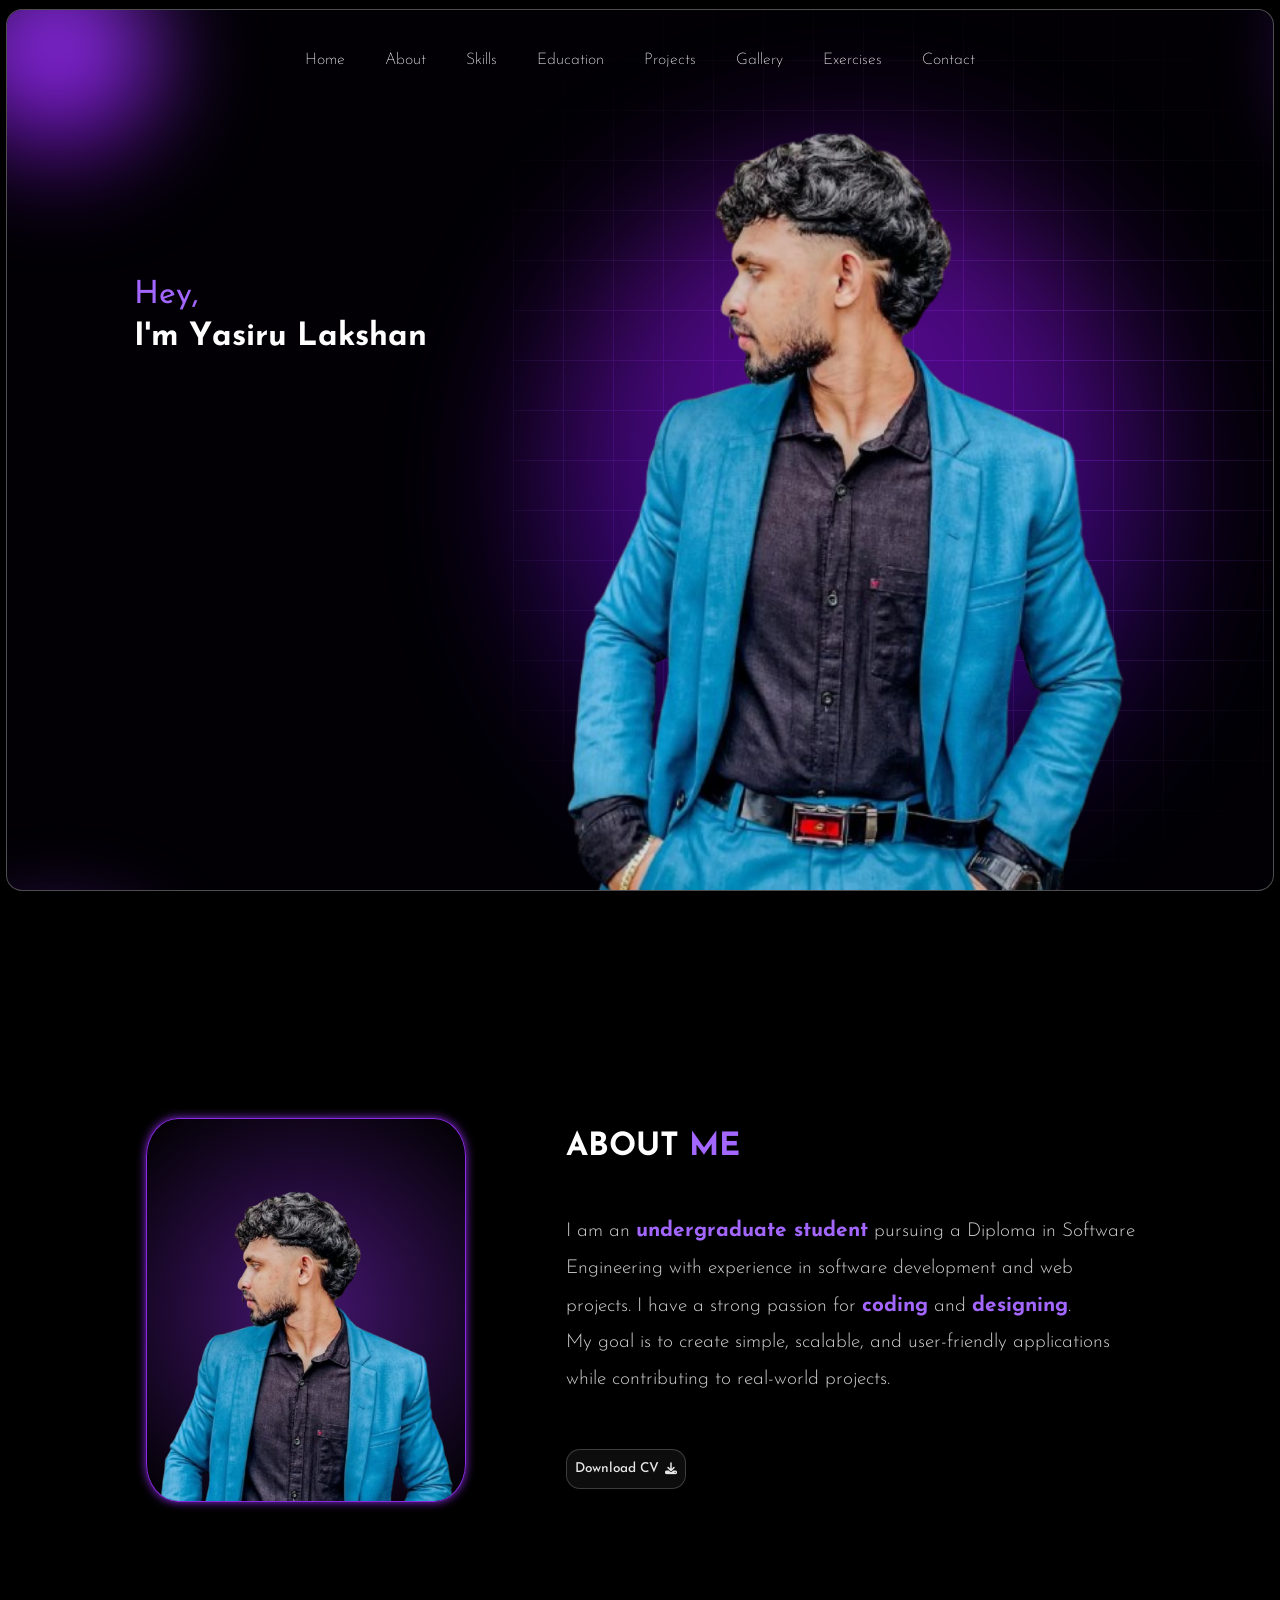
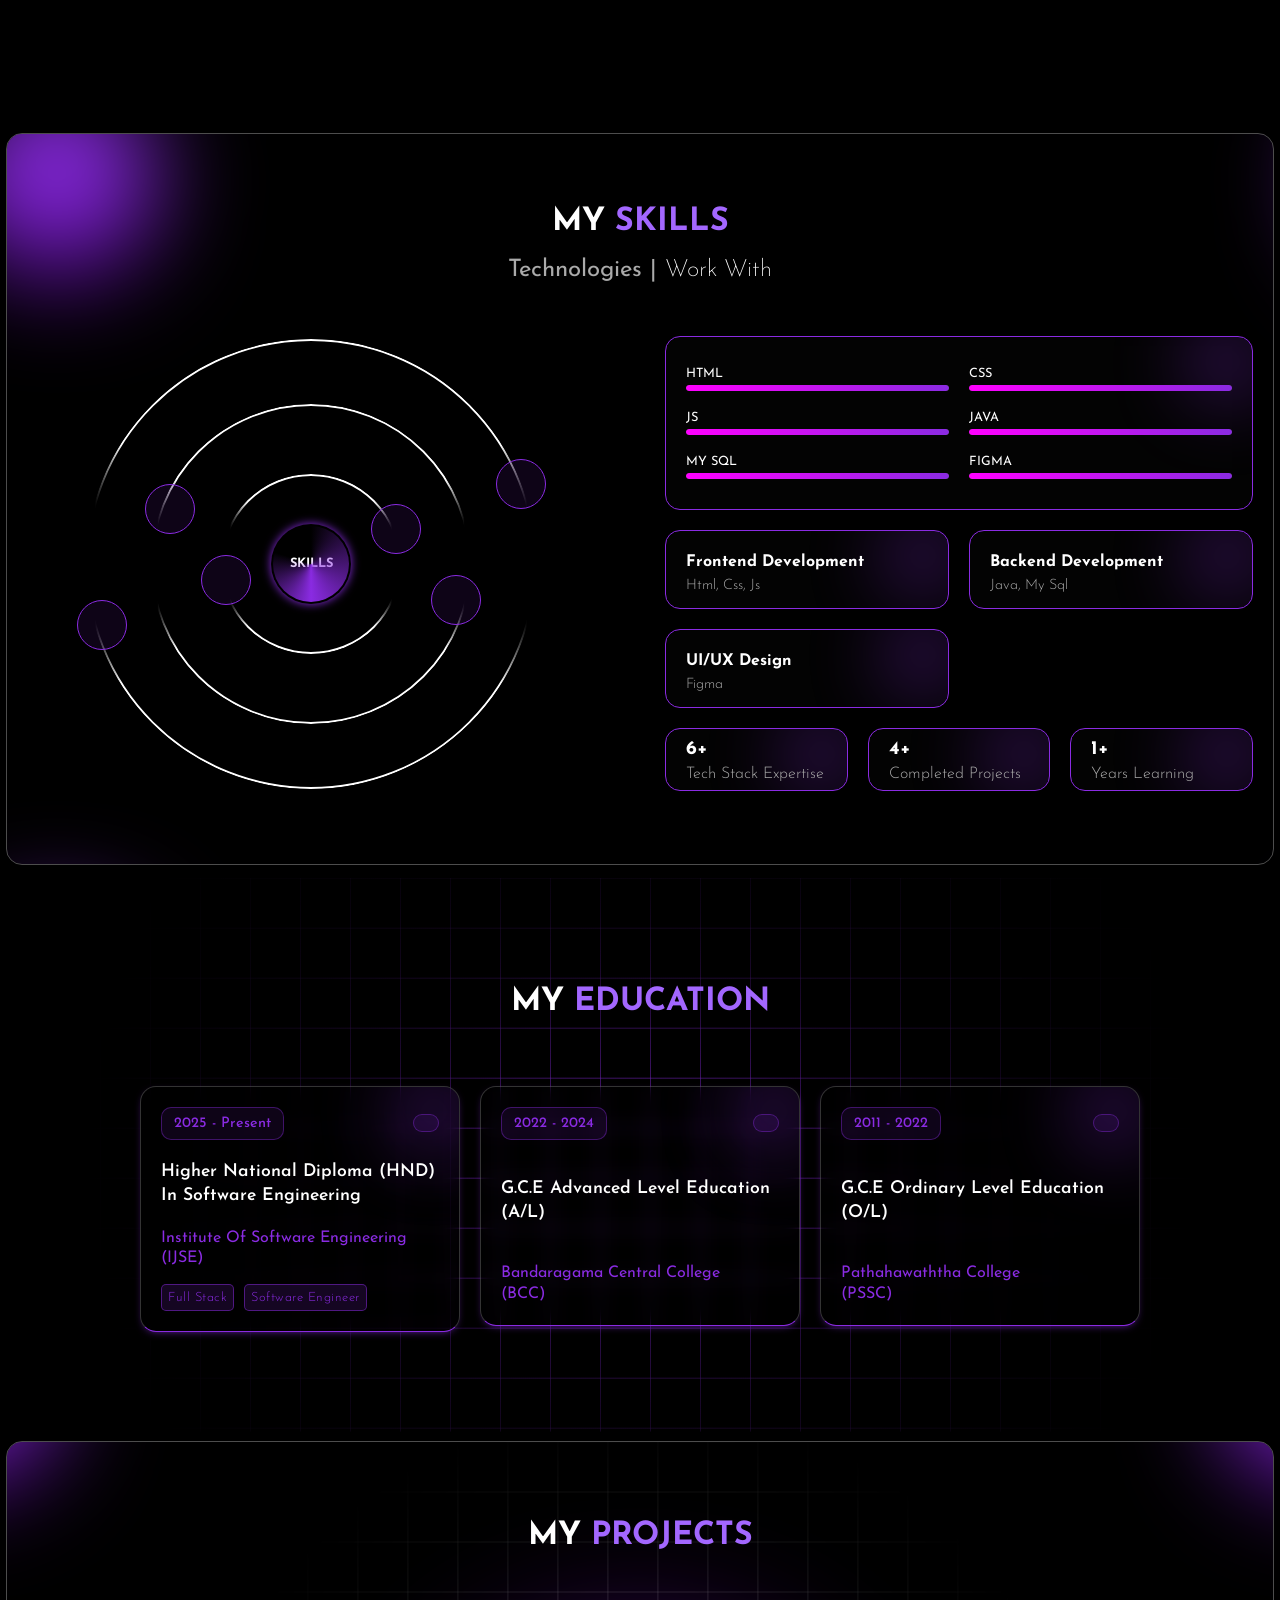
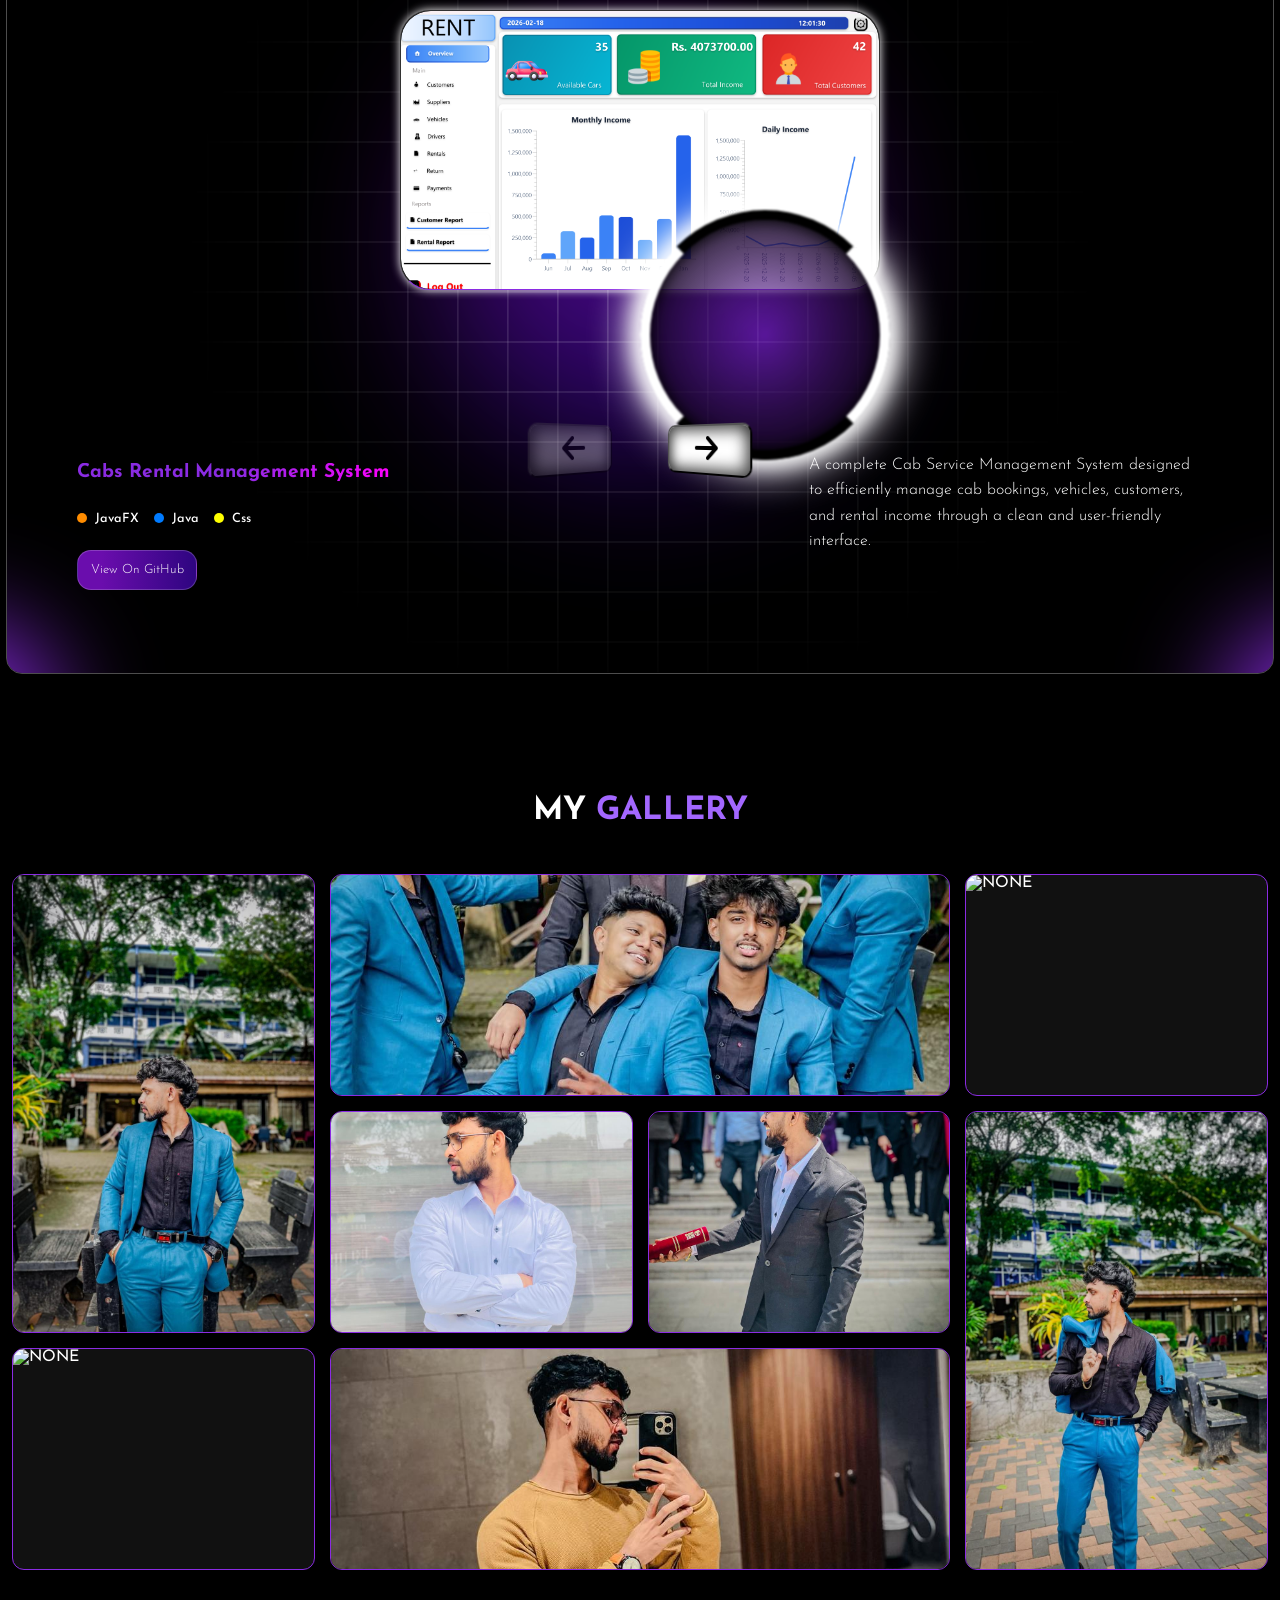
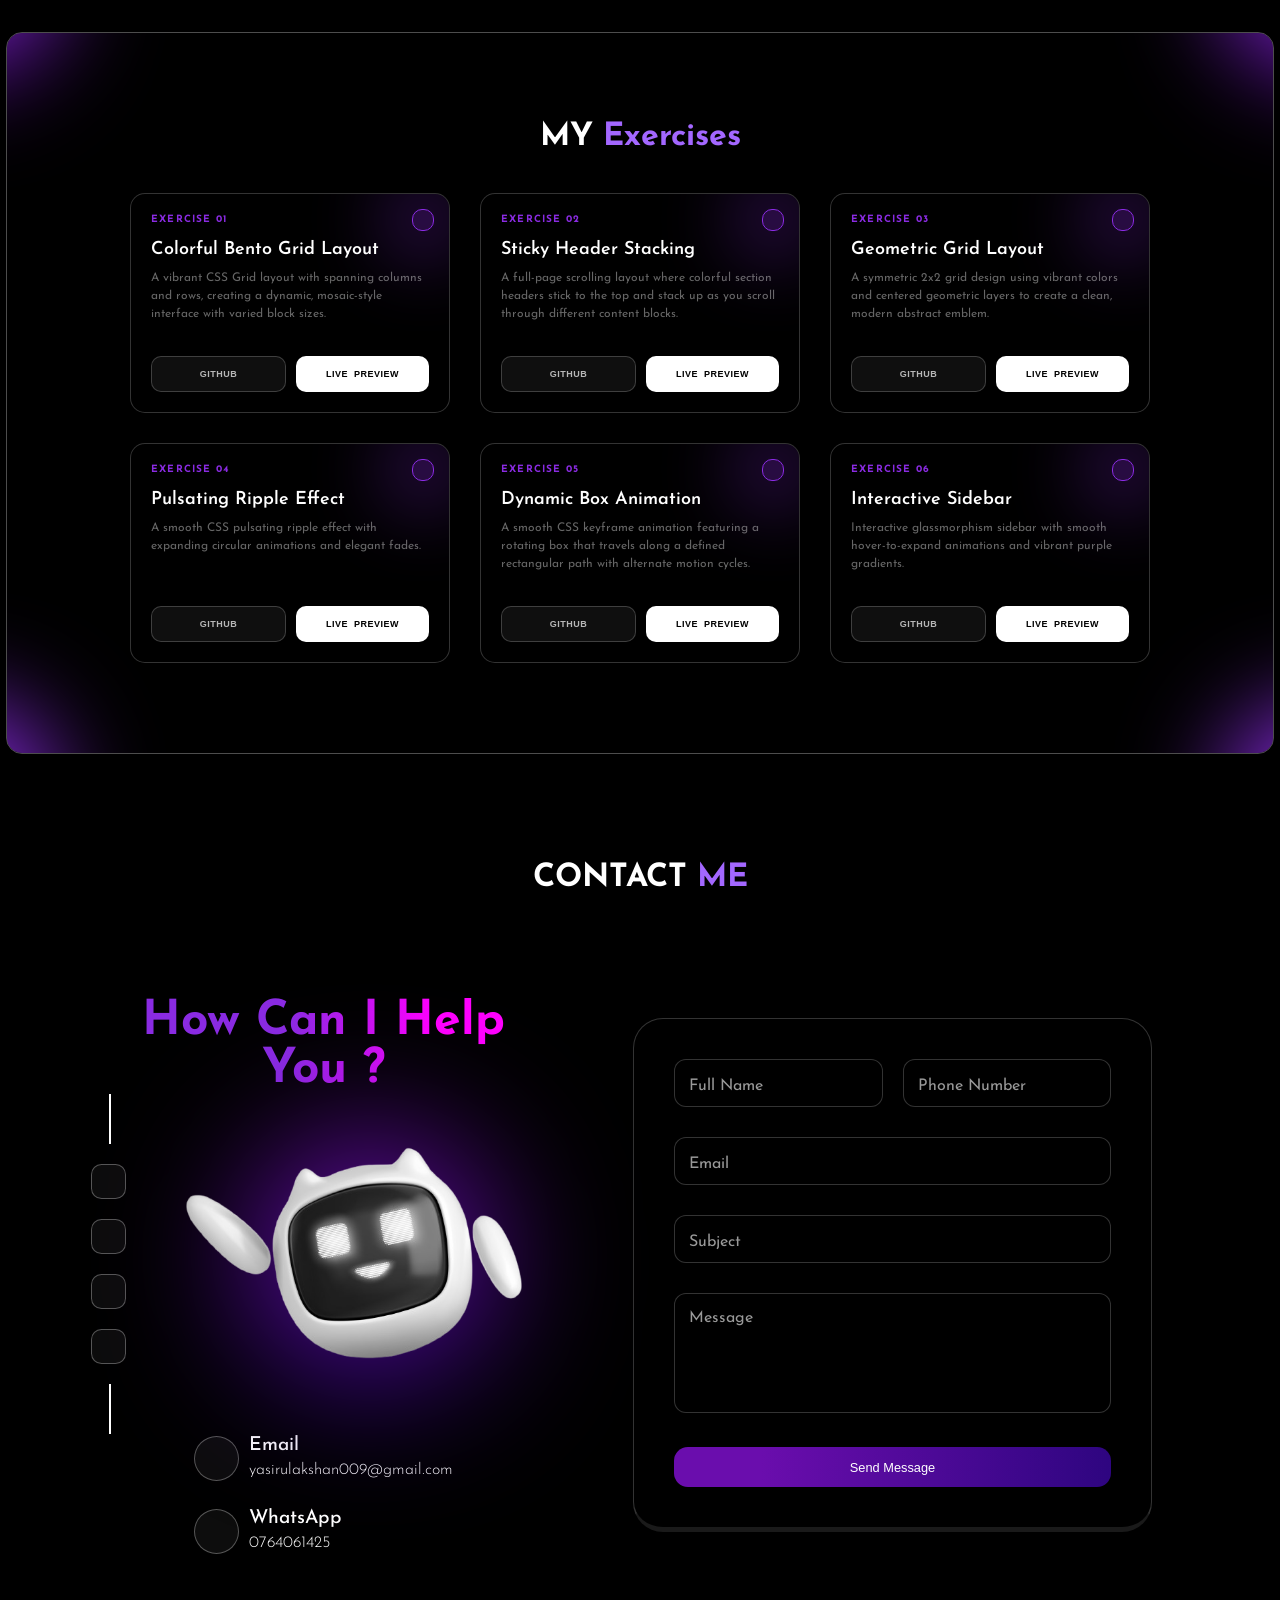
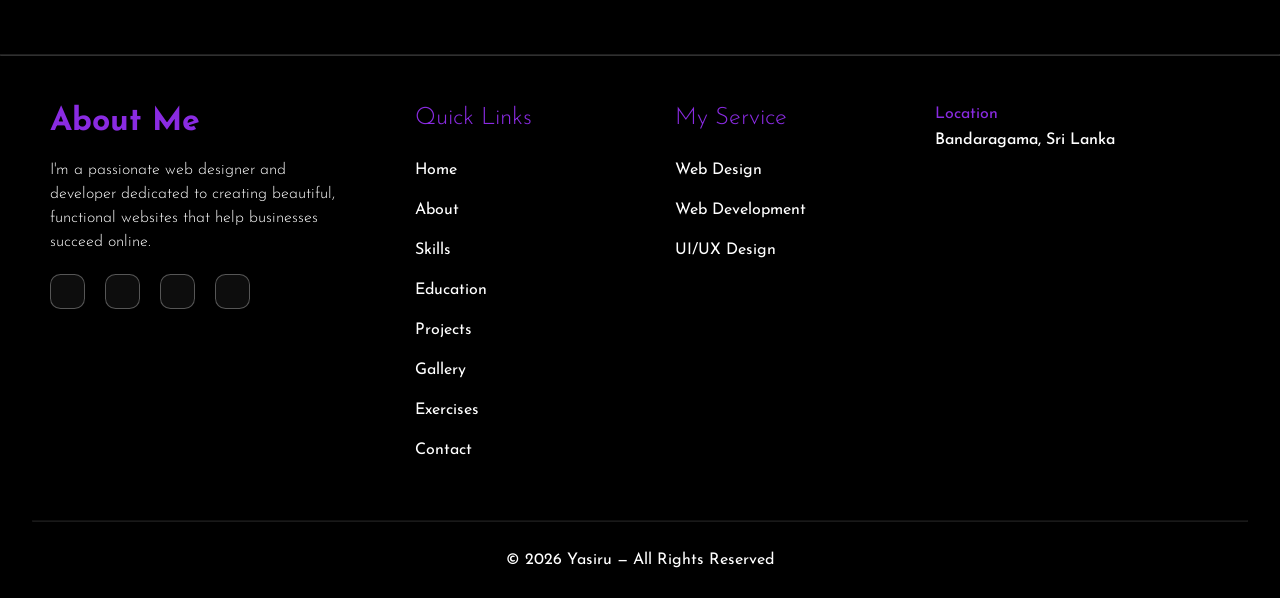
==== commit 7ad9565b: "update all section" ====
--- a/index.html
+++ b/index.html
@@ -148,6 +148,7 @@
     <section class="skill-section" id="skill">
 
         <section class="skill-glass">
+
 
             <div class="skill-colorbox" id="skill-colorbox1"></div>
             <div class="skill-colorbox" id="skill-colorbox2"></div>
@@ -285,6 +286,8 @@
     <!--|||||||||||||||||||||||||||||||||||education section|||||||||||||||||||||||||||||||||||||||||||||||||||-->
 
     <section class="education-section" id="education">
+        <div class="e-grid-box"></div>
+
 
         <div class="education-container">
             <div class="heading">
--- a/style.css
+++ b/style.css
@@ -7,7 +7,9 @@
 
 html {
     scroll-behavior: smooth;
-}
+
+}
+
 
 
 body {
@@ -38,7 +40,7 @@
 
 .heroglass {
 
-width:98%;
+width:99%;
 height:98%;
 background: rgba(5, 0, 13, 0.4);
 border-radius: 16px;
@@ -652,8 +654,8 @@
 }
 
 .skill-glass {
-width:98vw;
-height: auto;
+width:99%;
+height: 98%;
 position:relative;
 background: rgba(0, 0, 0, 0);
 border-radius: 16px;
@@ -669,6 +671,8 @@
 margin-bottom:1%;
 }
 
+
+
 .skill-colorbox{
     height: 200px;
     width: 200px;
@@ -748,7 +752,7 @@
     height: 80px;
     background:#000000;
     border-radius: 50%;
-    box-shadow:  0 0 10px #ffffff;
+    box-shadow:  0 0 10px #8a2be2;
     display: flex;
     justify-content: center;
     align-items: center;
@@ -777,7 +781,7 @@
     background: conic-gradient(
         from 0deg,
         transparent 0%,
-        white 50%,
+        #8a2be2 50%,
         transparent 80%
     );
 
@@ -908,9 +912,10 @@
     position: relative;
     width: 50px;
     height: 50px;
+    border: 1px solid rgba(138, 43, 226, 1);
     border-radius: 50%;
-    border: 1px solid rgba(255, 255, 255, 0.6);
-    background: #000000;
+    background-color: rgba(138, 43, 226, 0.1);
+    color: #8a2be2;
     display: flex;
     justify-content: center;
     align-items: center;
@@ -1271,6 +1276,55 @@
     gap: 60px;
     z-index: 10;
 }
+
+.e-grid-box {
+    width: 100%;
+    height: 100%;
+    position: absolute;
+    top: 50%;
+    left: 50%;
+    transform: translate(-50%, -50%);
+    pointer-events: none;
+
+
+    background-image:
+            linear-gradient(to right, rgba(138, 43, 226, 0.15) 1px, transparent 1px),
+            linear-gradient(to bottom, rgba(138, 43, 226, 0.15) 1px, transparent 1px);
+    background-size: 50px 50px;
+    -webkit-mask-image: radial-gradient(circle at center, black 1%, transparent 80%);
+    mask-image: radial-gradient(circle at center, black 1%, transparent 80%);
+
+
+
+
+}
+
+.e-grid-box::after {
+    content: "";
+    position: absolute;
+    top: 0; left: 0; width: 100%; height: 100%;
+
+    background-image:
+            linear-gradient(to right, rgba(138, 43, 226, 0.5) 1px, transparent 1px),
+            linear-gradient(to bottom, rgba(138, 43, 226, 0.5) 1px, transparent 1px);
+    background-size: 50px 50px;
+
+    -webkit-mask-image:
+            linear-gradient(to bottom, transparent 0%, black 15%, black 10%, transparent 40%),
+            radial-gradient(circle at center, black 10%, transparent 90%);
+    mask-image:
+            linear-gradient(to bottom, transparent 0%, black 15%, black 25%, transparent 40%),
+            radial-gradient(circle at center, black 20%, transparent 90%);
+
+    -webkit-mask-size: 100% 300%, 100% 100%;
+    mask-size: 100% 300%, 100% 100%;
+
+    -webkit-mask-composite: source-in;
+    mask-composite: intersect;
+
+    animation: gridFlow 5s linear infinite;
+}
+
 
 .education-content-wrapper {
     display: flex;
@@ -1445,7 +1499,7 @@
 
 .project-glass{
 height:98%;
-width:98%;
+width:99%;
 position:relative;
 background: rgba(255, 255, 255, 0);
 border-radius: 16px;
@@ -1517,13 +1571,13 @@
 
 
     background-image:
-        linear-gradient(to right, rgba(255, 255, 255, 0.2) 1px, transparent 1px),
-        linear-gradient(to bottom, rgba(255, 255, 255, 0.2) 1px, transparent 1px);
+            linear-gradient(to right, rgba(255, 255, 255, 0.3) 1px, transparent 1px),
+            linear-gradient(to bottom, rgba(255, 255, 255, 0.3) 1px, transparent 1px);
     background-size: 50px 50px;
 
 
-    -webkit-mask-image: radial-gradient(circle at center, black 1%, transparent 70%);
-    mask-image: radial-gradient(circle at center, black 1%, transparent 70%);
+    -webkit-mask-image: radial-gradient(circle at center, black 1%, transparent 60%);
+    mask-image: radial-gradient(circle at center, black 1%, transparent 60%);
 
 }
 
@@ -2575,7 +2629,7 @@
 }
 .exercises-glass {
     height: 98%;
-    width: 98%;
+    width: 99%;
     display: flex;
     flex-wrap: wrap;
     position:relative;
@@ -2637,7 +2691,7 @@
 .ex-card {
     background: #000000;
     backdrop-filter: blur(25px);
-    height: 200px;
+    height: 220px;
     border-radius: 15px;
     border: 1px solid rgba(255, 255, 255, 0.2);
     display: flex;
@@ -2892,7 +2946,7 @@
 
 .nav-list > li > a {
        text-decoration: none;
-       font-size: 24px;
+       font-size: 20px;
        color: white;
        font-weight: 200;
     }
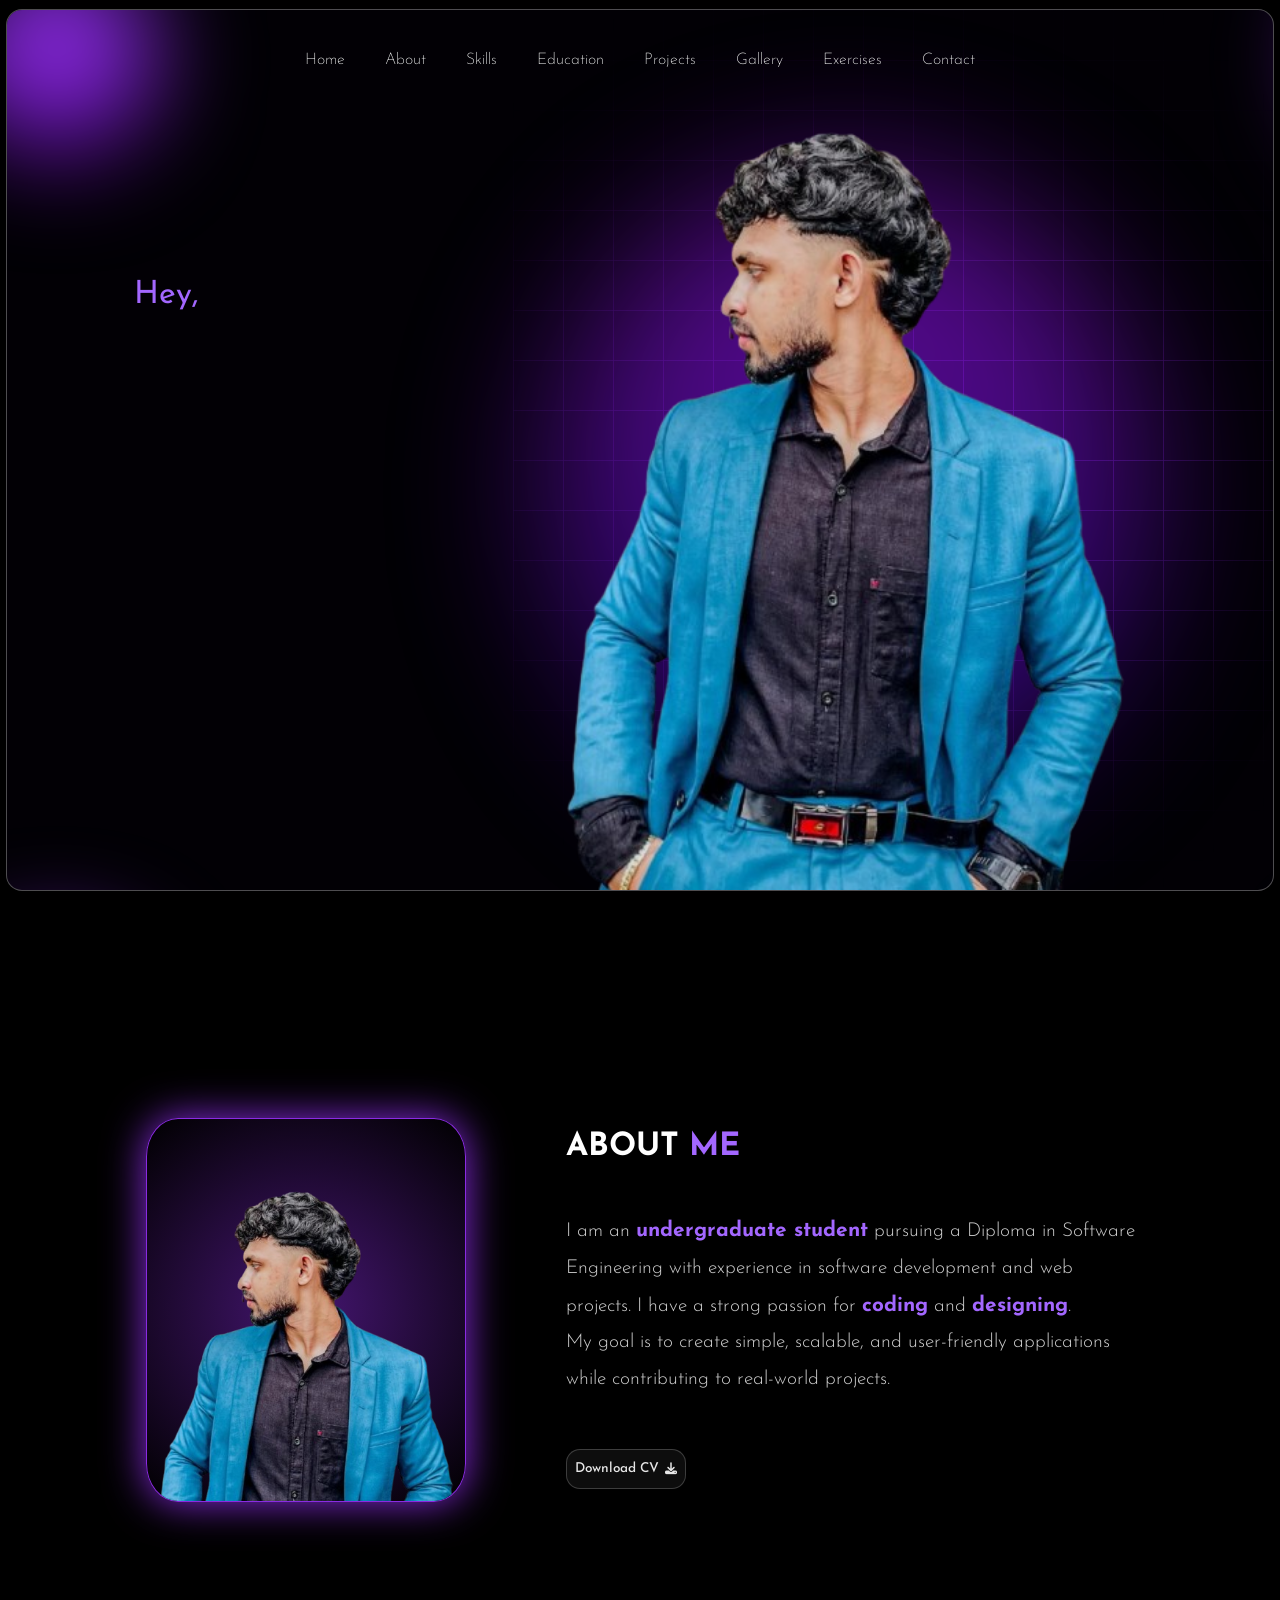
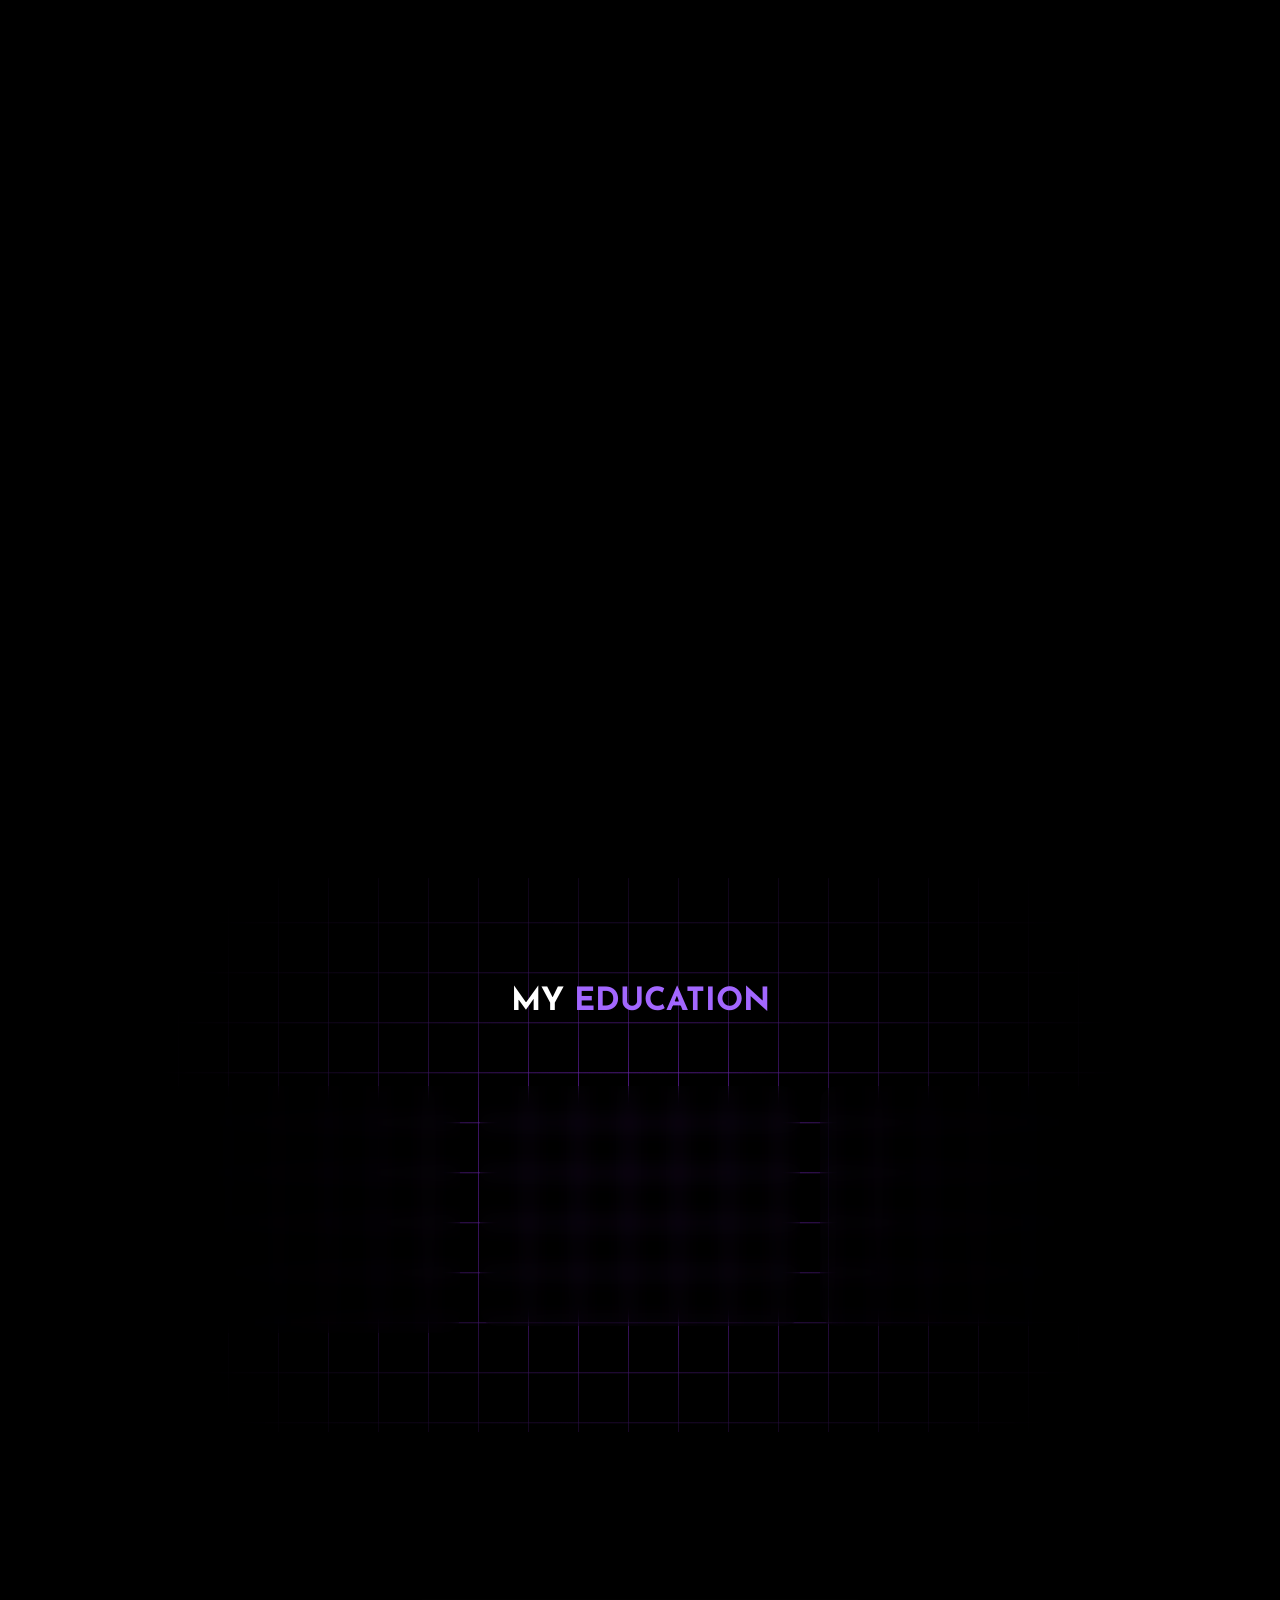
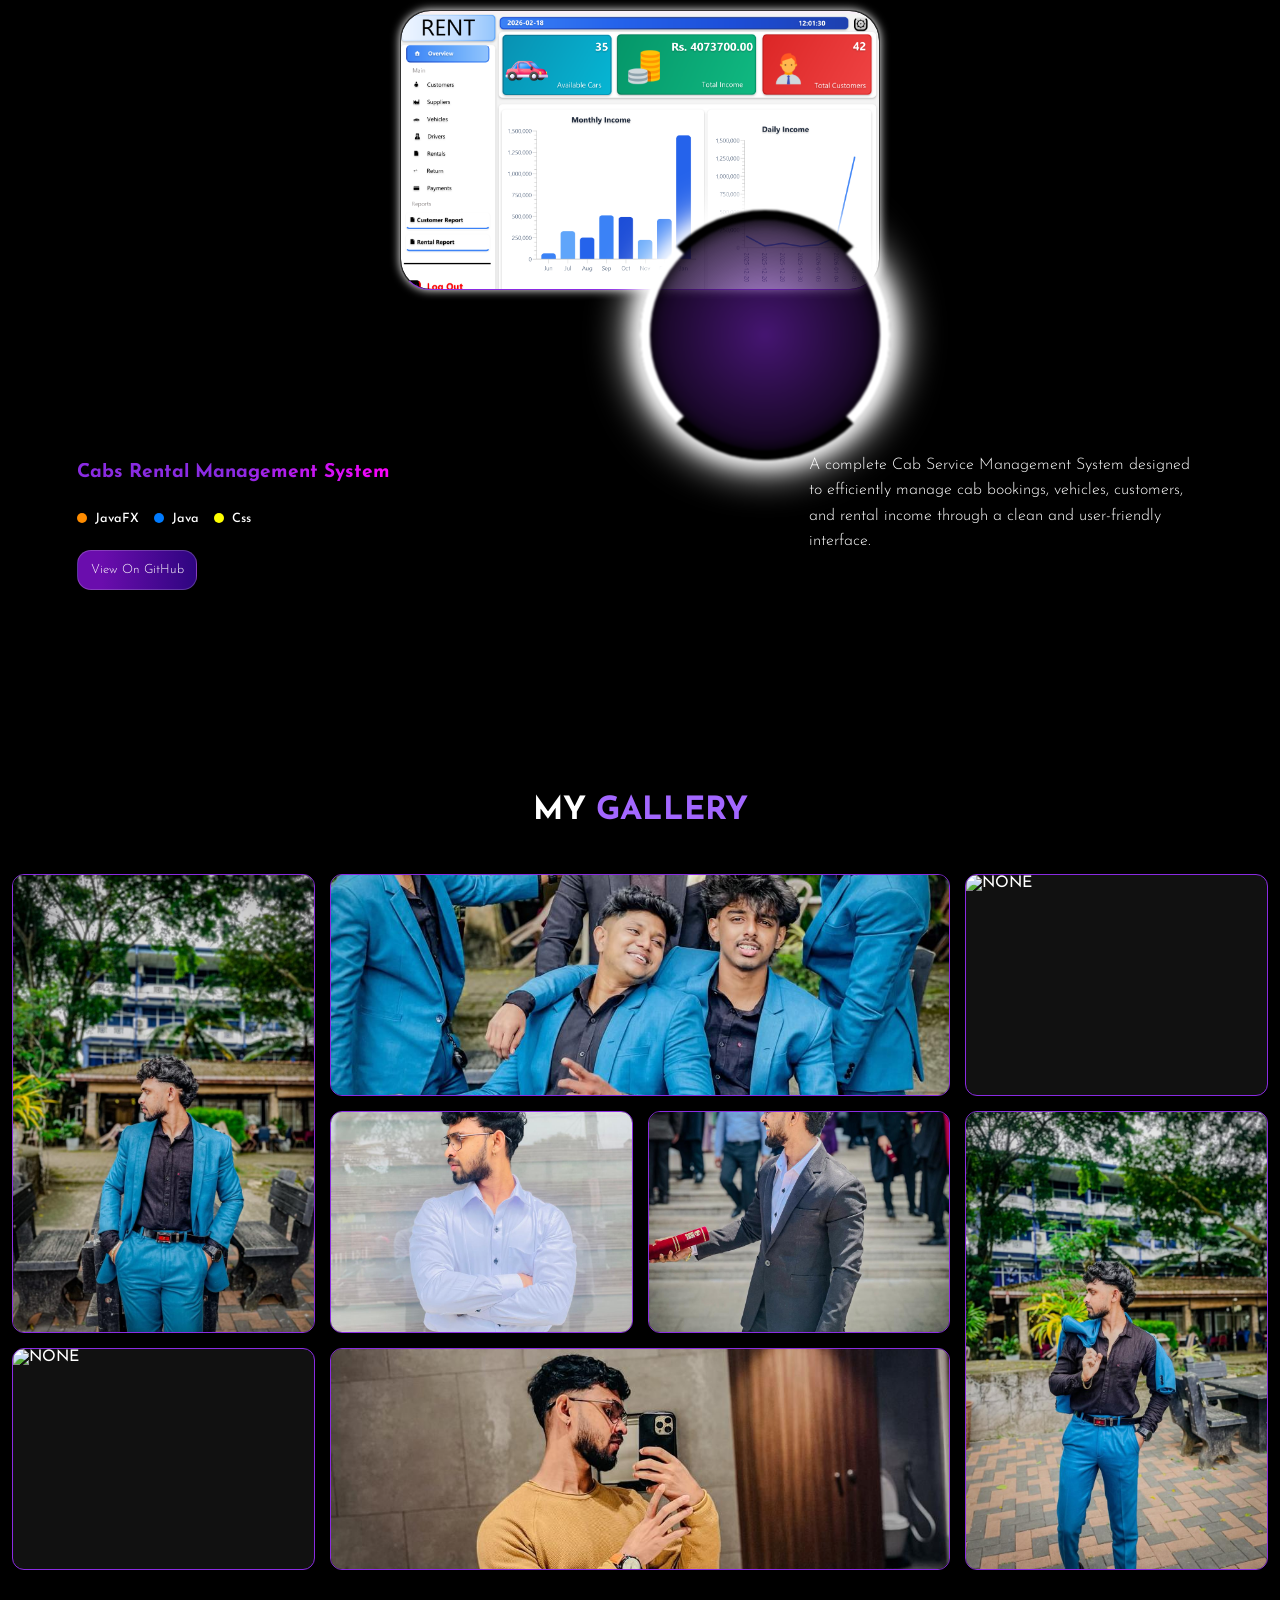
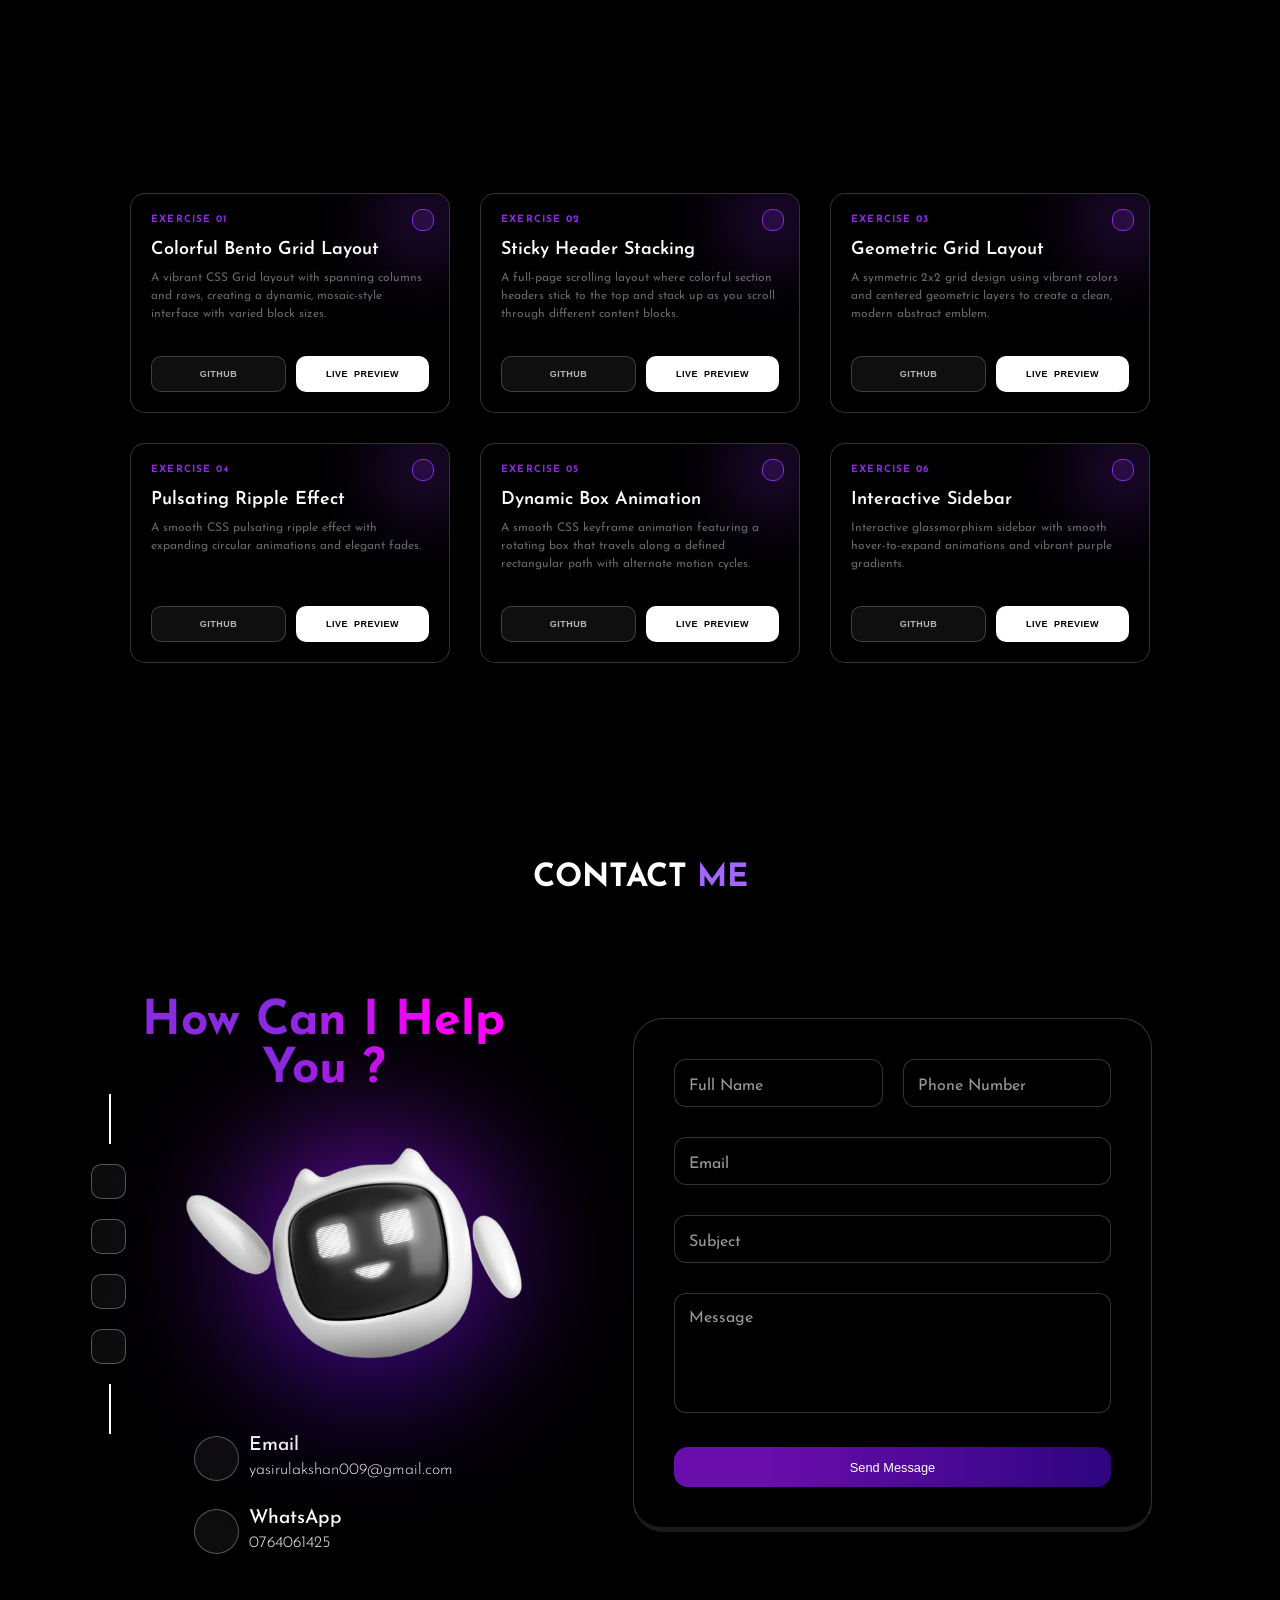
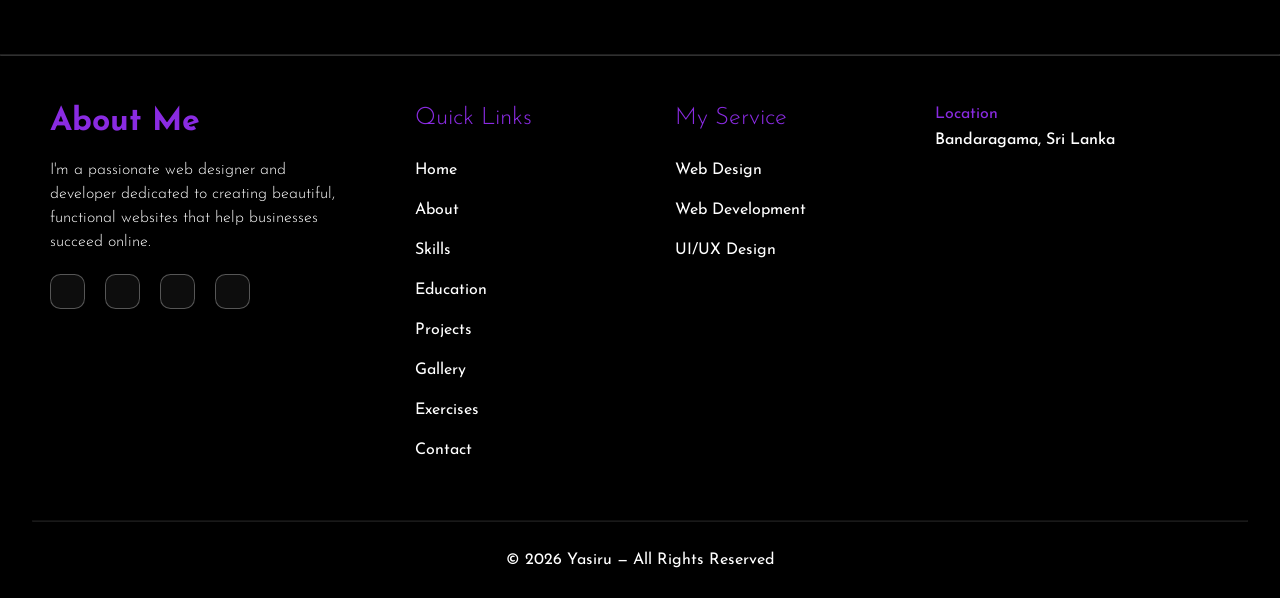
==== commit ec295ea3: "sections update" ====
--- a/index.html
+++ b/index.html
@@ -511,6 +511,8 @@
 
     <section class="exercises-section" id="exercises">
         <section class="exercises-glass">
+            <div class="e-grid-box"></div>
+
             <div class="exercises-colorbox" id="exercises-colorbox1"></div>
             <div class="exercises-colorbox" id="exercises-colorbox2"></div>
             <div class="exercises-colorbox" id="exercises-colorbox3"></div>
--- a/style.css
+++ b/style.css
@@ -203,8 +203,8 @@
 
 
     background-image:
-            linear-gradient(to right, rgba(255, 255, 255, 0.1) 1px, transparent 1px),
-            linear-gradient(to bottom, rgba(255, 255, 255, 0.1) 1px, transparent 1px);
+            linear-gradient(to right, rgba(138, 43, 226, 0.1) 1px, transparent 1px),
+            linear-gradient(to bottom, rgba(138, 43, 226, 0.1) 1px, transparent 1px);
         background-size: 50px 50px;
 
 
@@ -614,7 +614,7 @@
     border: 1px solid #8a2be2;
     overflow: hidden;
     z-index: 3;
-    box-shadow:0 0 10px #8a2be2;
+    box-shadow:0 0 40px #8a2be2;
     transition: all 0.4s;
 }
 
@@ -627,15 +627,17 @@
     transform: translateX(-50%);
     object-fit: cover;
     z-index: 3;
+
 }
 
 .about-circle:hover {
-box-shadow:
-        0 0 25px #8a2be2;
-}
+    box-shadow: 0 0 50px #8a2be2;
+    scale: 1.02;
+}
+
 
 @keyframes floatImage {
-    0%, 100% { transform: translateY(0); }
+    0%, 100% { transform: translateY(20px); }
     50% { transform: translateY(-20px); }
 }
 
@@ -1278,8 +1280,8 @@
 }
 
 .e-grid-box {
-    width: 100%;
-    height: 100%;
+    width: 80%;
+    height: 120%;
     position: absolute;
     top: 50%;
     left: 50%;
@@ -1288,8 +1290,8 @@
 
 
     background-image:
-            linear-gradient(to right, rgba(138, 43, 226, 0.15) 1px, transparent 1px),
-            linear-gradient(to bottom, rgba(138, 43, 226, 0.15) 1px, transparent 1px);
+            linear-gradient(to right, rgba(138, 43, 226, 0.2) 1px, transparent 1px),
+            linear-gradient(to bottom, rgba(138, 43, 226, 0.2) 1px, transparent 1px);
     background-size: 50px 50px;
     -webkit-mask-image: radial-gradient(circle at center, black 1%, transparent 80%);
     mask-image: radial-gradient(circle at center, black 1%, transparent 80%);
@@ -1305,8 +1307,8 @@
     top: 0; left: 0; width: 100%; height: 100%;
 
     background-image:
-            linear-gradient(to right, rgba(138, 43, 226, 0.5) 1px, transparent 1px),
-            linear-gradient(to bottom, rgba(138, 43, 226, 0.5) 1px, transparent 1px);
+            linear-gradient(to right, rgba(138, 43, 226, 0.6) 1px, transparent 1px),
+            linear-gradient(to bottom, rgba(138, 43, 226, 0.6) 1px, transparent 1px);
     background-size: 50px 50px;
 
     -webkit-mask-image:
@@ -1561,8 +1563,8 @@
 }
 
 .project-grid-box {
-    width: 100%;
-    height: 100%;
+    width: 150%;
+    height: 80%;
     position: absolute;
     top: 50%;
     left: 50%;
@@ -1571,14 +1573,40 @@
 
 
     background-image:
-            linear-gradient(to right, rgba(255, 255, 255, 0.3) 1px, transparent 1px),
-            linear-gradient(to bottom, rgba(255, 255, 255, 0.3) 1px, transparent 1px);
+            linear-gradient(to right, rgba(255, 255, 255, 0.2) 1px, transparent 1px),
+            linear-gradient(to bottom, rgba(255, 255, 255, 0.2) 1px, transparent 1px);
     background-size: 50px 50px;
 
 
-    -webkit-mask-image: radial-gradient(circle at center, black 1%, transparent 60%);
-    mask-image: radial-gradient(circle at center, black 1%, transparent 60%);
-
+    -webkit-mask-image: radial-gradient(circle at center, black 1%, transparent 40%);
+    mask-image: radial-gradient(circle at center, black 1%, transparent 40%);
+
+}
+
+.project-grid-box::after {
+    content: "";
+    position: absolute;
+    top: 0; left: 0; width: 100%; height: 100%;
+
+    background-image:
+            linear-gradient(to right, rgba(138, 43, 226, 0.6) 1px, transparent 1px),
+            linear-gradient(to bottom, rgba(138, 43, 226, 0.6) 1px, transparent 1px);
+    background-size: 50px 50px;
+
+    -webkit-mask-image:
+            linear-gradient(to bottom, transparent 0%, black 15%, black 10%, transparent 40%),
+            radial-gradient(circle at center, black 10%, transparent 90%);
+    mask-image:
+            linear-gradient(to bottom, transparent 0%, black 15%, black 25%, transparent 40%),
+            radial-gradient(circle at center, black 20%, transparent 90%);
+
+    -webkit-mask-size: 100% 300%, 100% 100%;
+    mask-size: 100% 300%, 100% 100%;
+
+    -webkit-mask-composite: source-in;
+    mask-composite: intersect;
+
+    animation: gridFlow 5s linear infinite;
 }
 
 
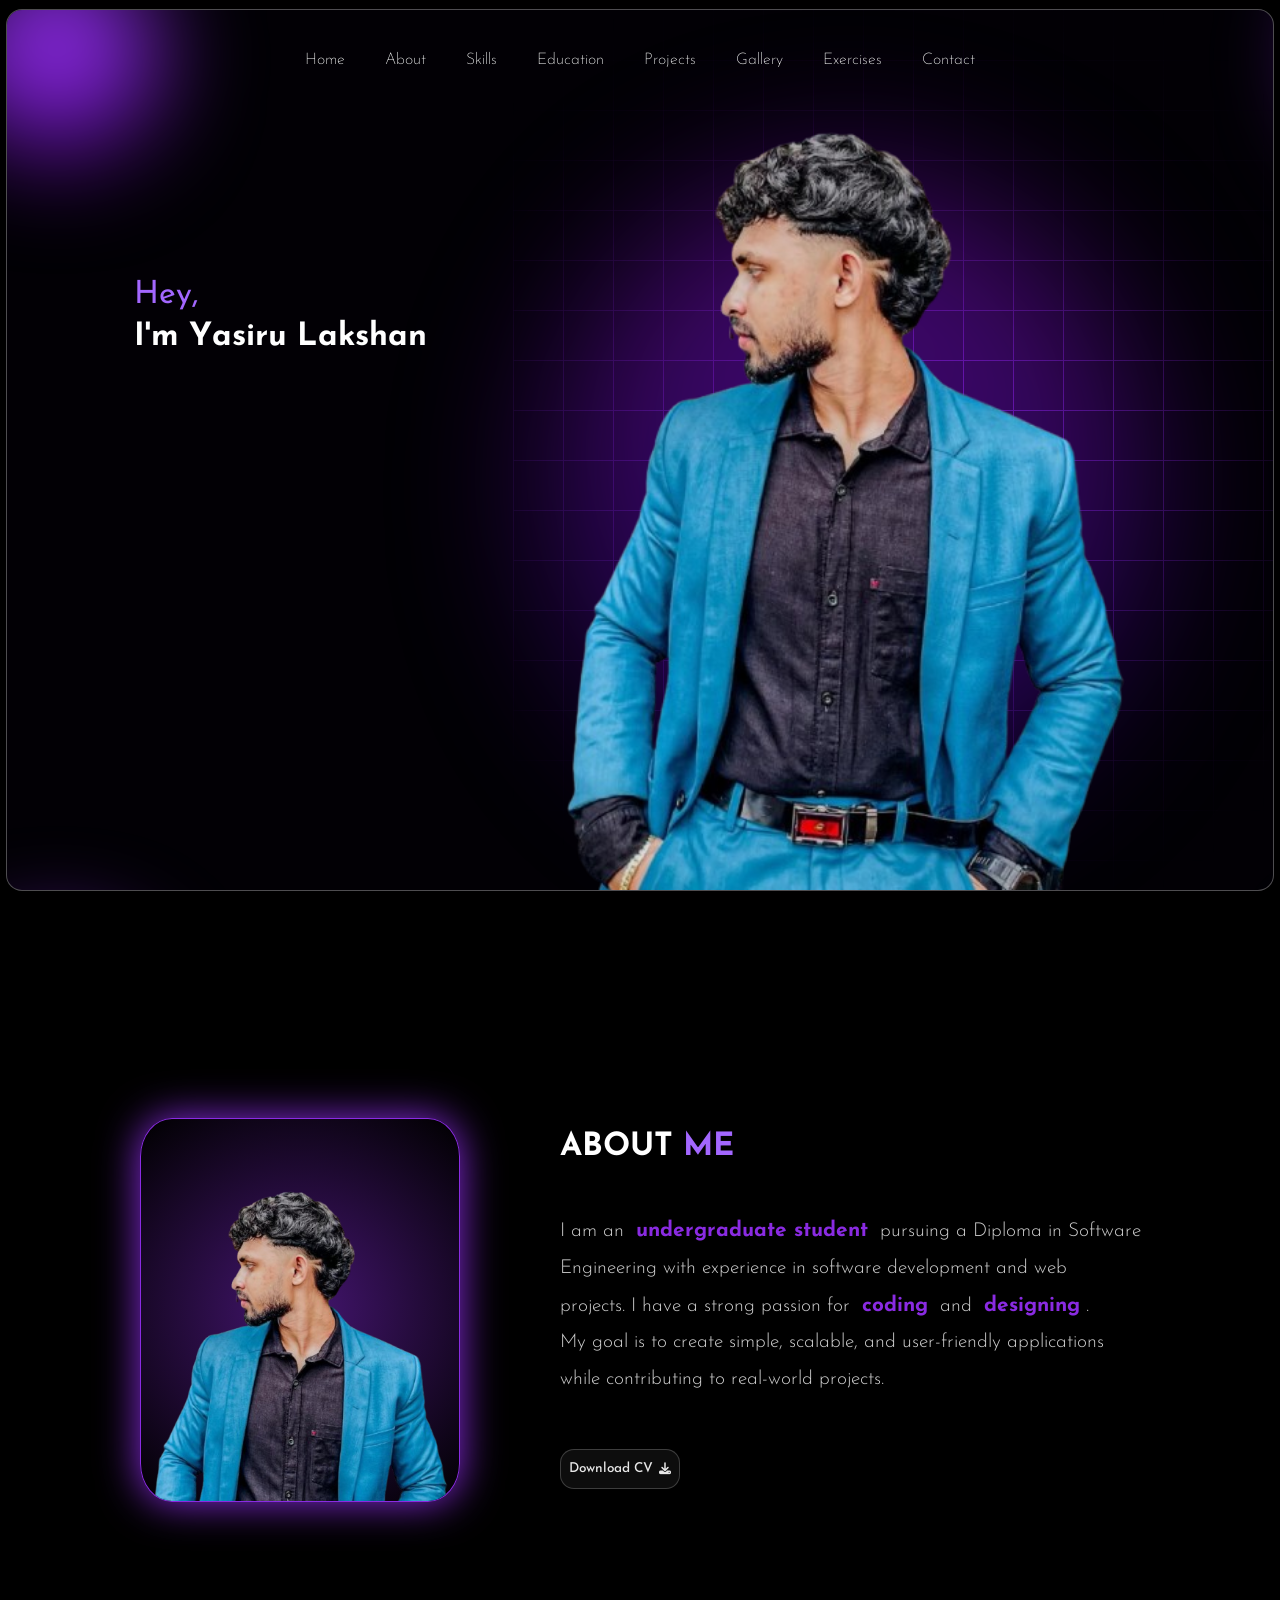
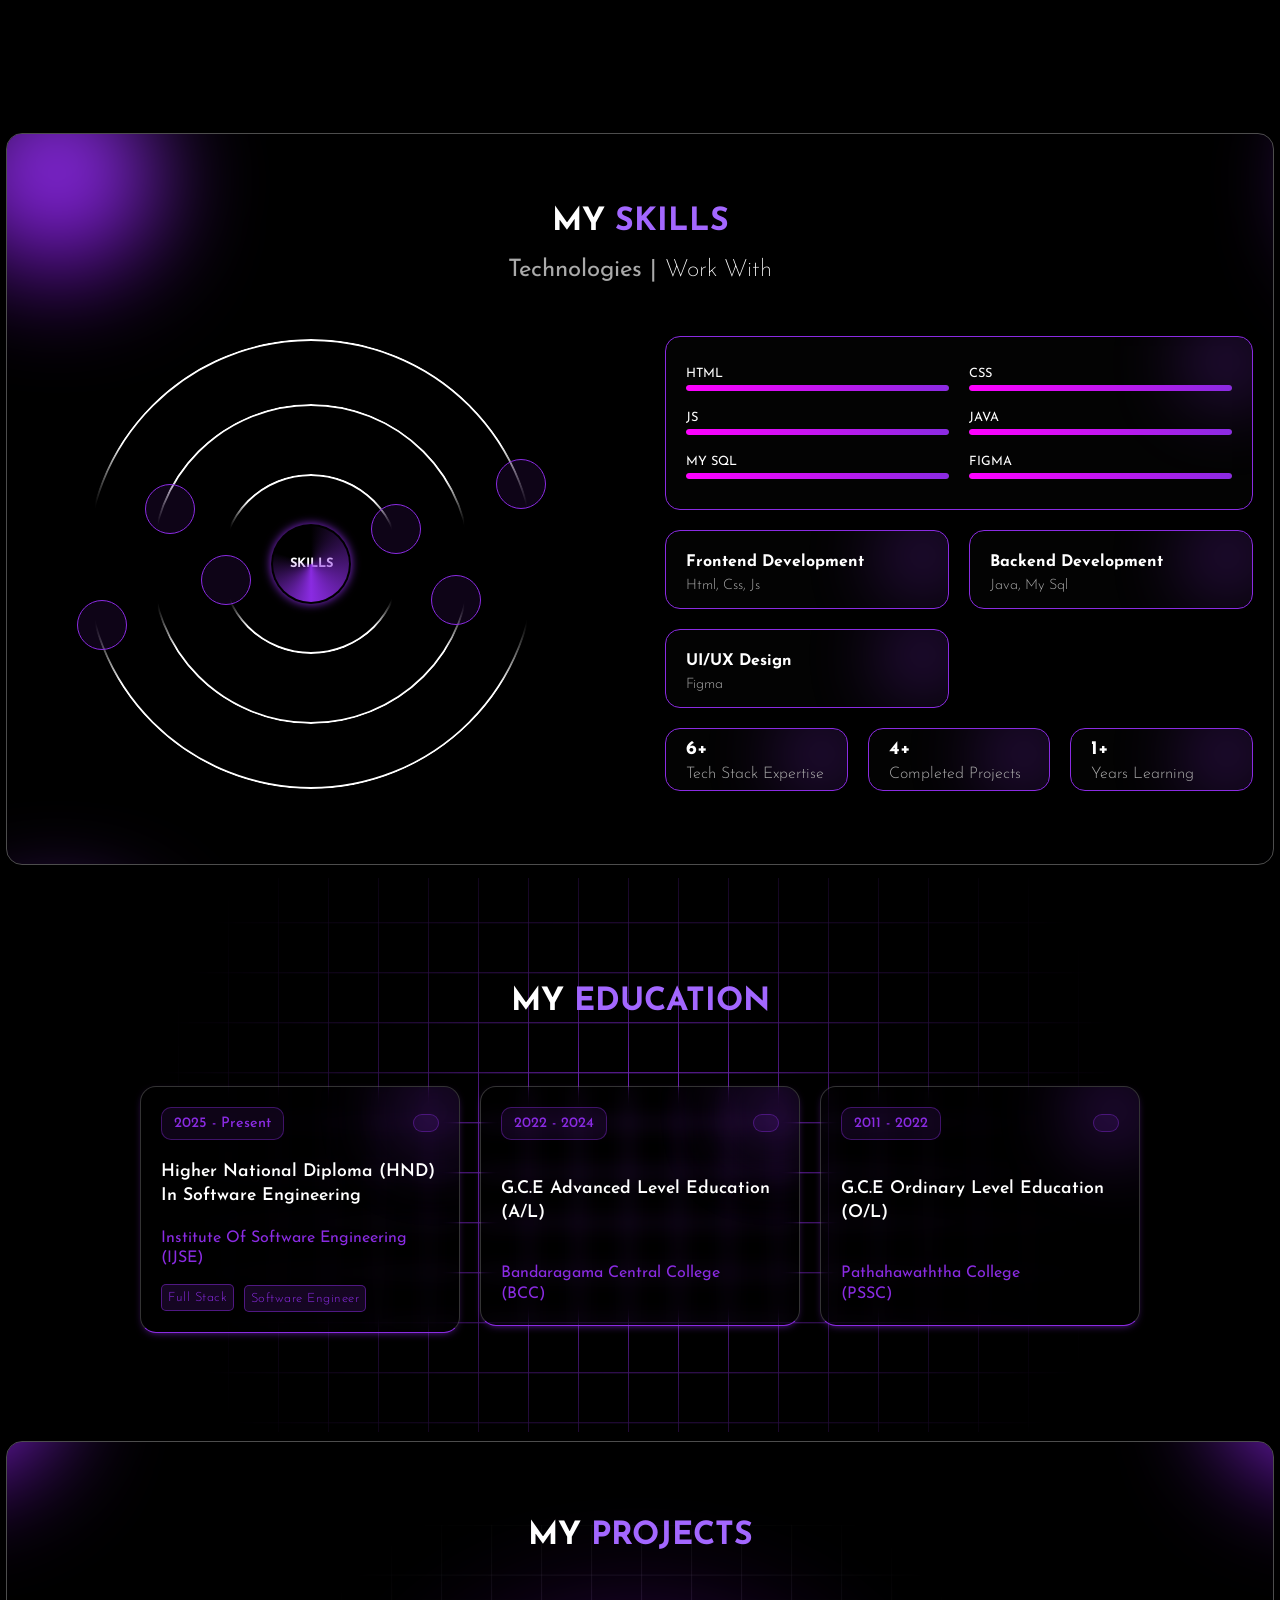
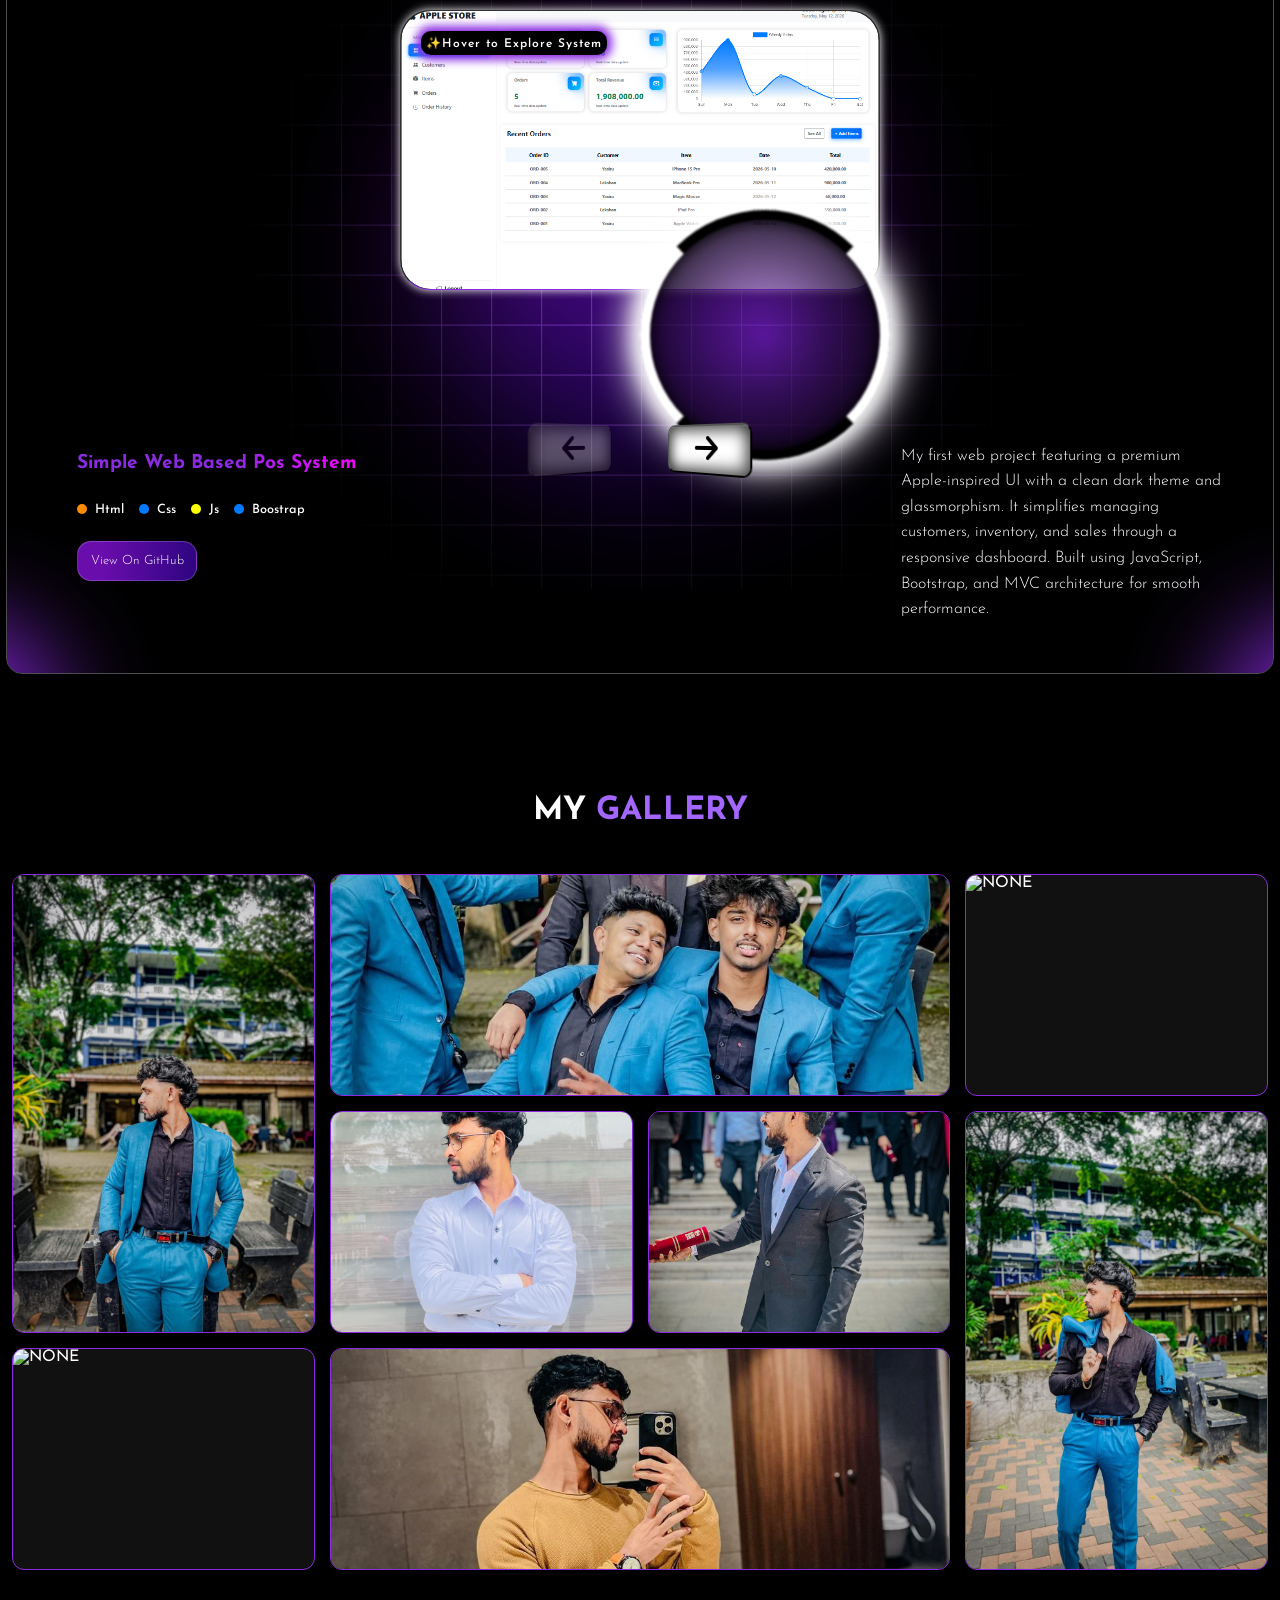
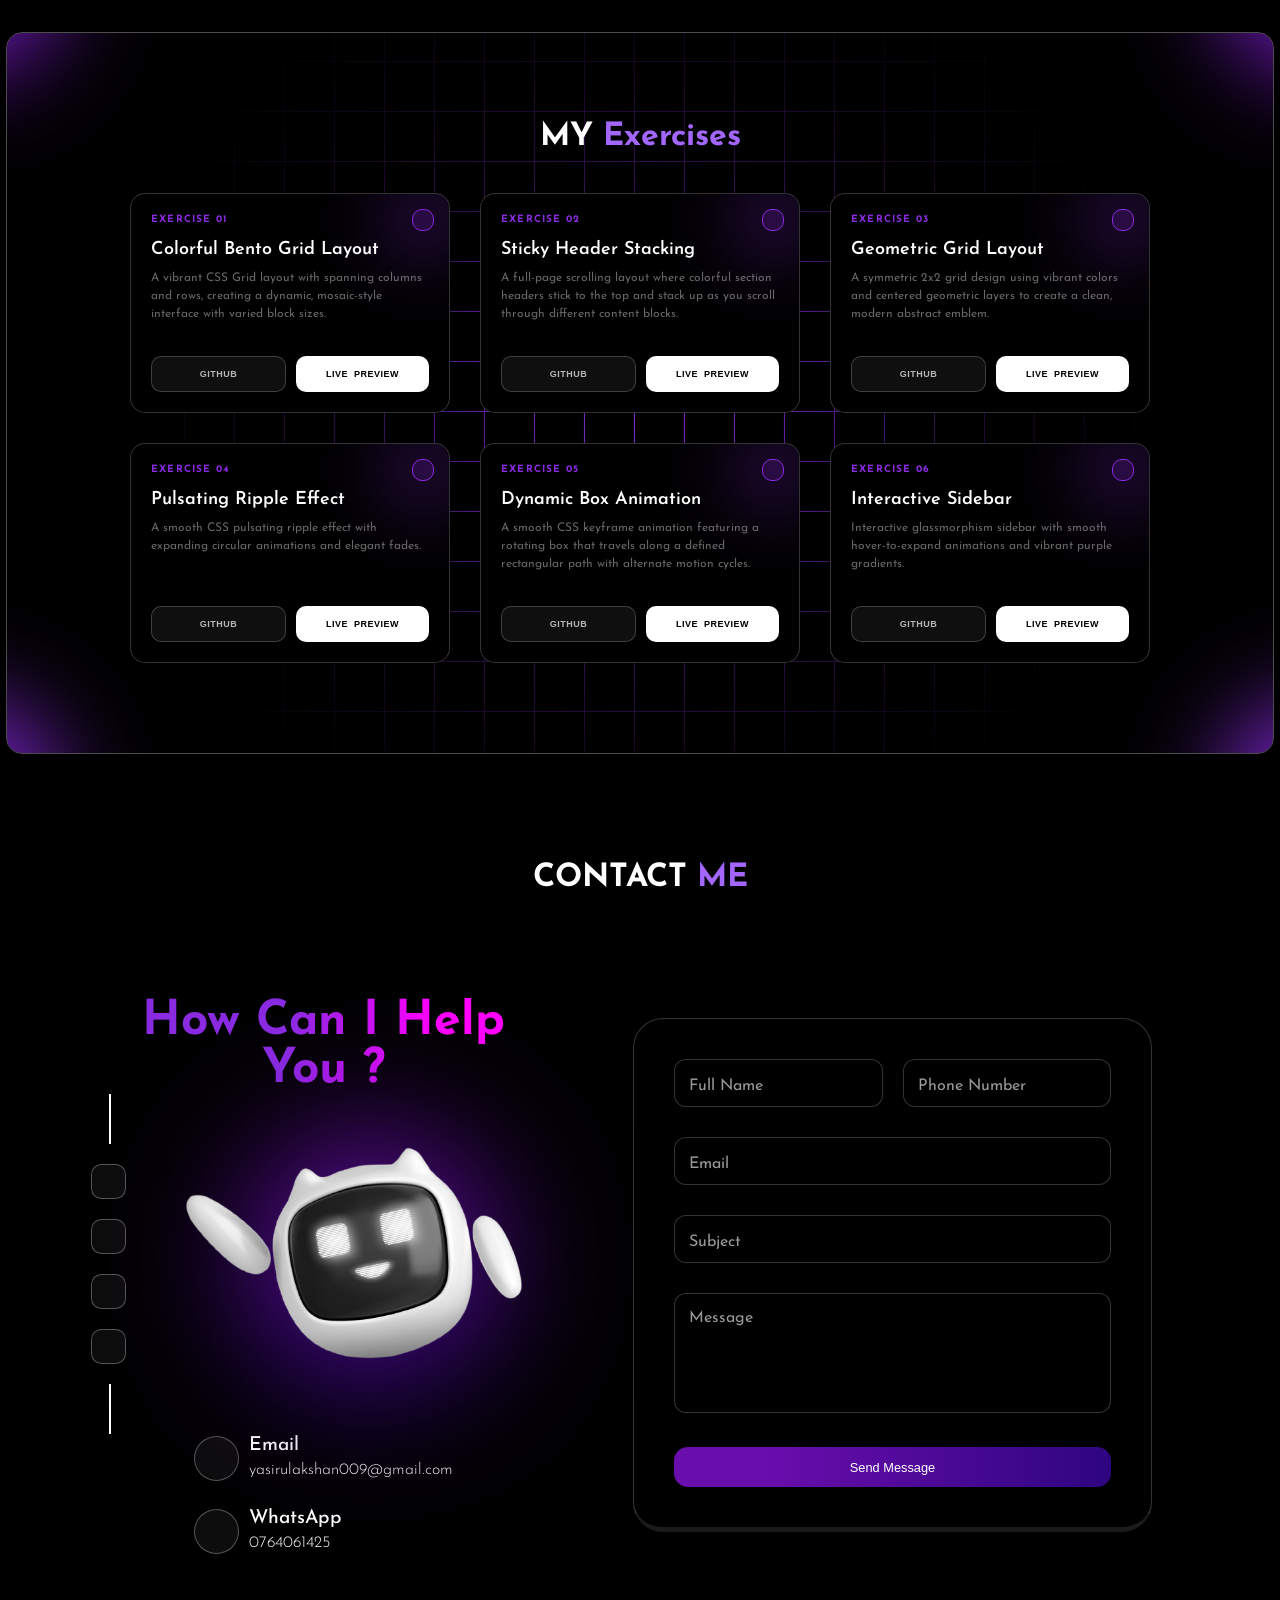
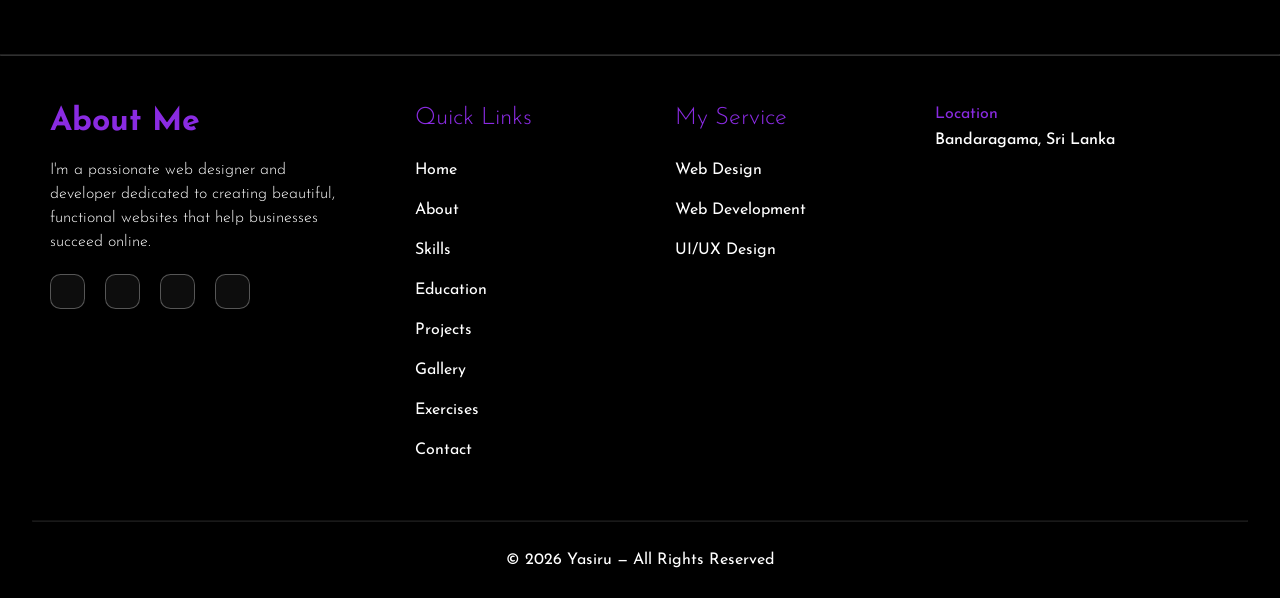
==== commit 660b21c3: "project section update" ====
--- a/index.html
+++ b/index.html
@@ -372,6 +372,39 @@
                         <div class="middle-content">
                             <div class="project-display project-display1 active">
                                 <div class="project-image">
+                                    <img src="assest/pictures/simple web system/DashBoard View (1).png" alt="Simple Web System">
+                                </div>
+                                <div class="sub-image top-left"><img src="assest/pictures/simple web system/Manage Item View.png" alt="Manage Item View"><span>Manage Item View</span></div>
+                                <div class="sub-image top-right"><img src="assest/pictures/simple web system/Place Order View.png" alt="Place Order View"><span>Place Order View</span></div>
+                                <div class="sub-image bottom-left"><img src="assest/pictures/simple web system/Order History View.png" alt="Order History View"><span>Order History View</span></div>
+                                <div class="sub-image bottom-right"><img src="assest/pictures/simple web system/View Order Information.png" alt="Order Information View"><span> Order Information View </span></div>
+                                <div class="rotate-circle"></div>
+                            </div>
+                        </div>
+
+                        <div class="bottom-content">
+                            <div class="left-content left-content1 active">
+                                <h2 class="project-title">Simple Web Based Pos System</h2>
+                                <div class="use-skill">
+                                    <span class="skill-tag java-fx">Html</span>
+                                    <span class="skill-tag java">Css</span>
+                                    <span class="skill-tag css">Js</span>
+                                    <span class="skill-tag java">Boostrap</span>
+                                </div>
+                                <a href="https://github.com/Yasirulakshan009/Simple-Web-Based-Pos-System.git" class="main-btn project-btn" id="git-btn1">View On GitHub</a>
+                            </div>
+
+                            <div class="right-content right-content1 active">
+                                <P>My first web project featuring a premium Apple-inspired UI with a clean dark theme and glassmorphism. It simplifies managing customers, inventory, and sales through a responsive dashboard. Built using JavaScript, Bootstrap, and MVC architecture for smooth performance.</P>
+                                <a href="https://github.com/Yasirulakshan009/Simple-Web-Based-Pos-System.git" class="main-btn project-btn mobile-only-btn">View On GitHub</a>
+                            </div>
+                        </div>
+                    </div>
+
+                    <div class="project-slide ">
+                        <div class="middle-content">
+                            <div class="project-display project-display2 ">
+                                <div class="project-image">
                                     <img src="assest/pictures/overview.png" alt="Cabs Rental System">
                                 </div>
                                 <div class="sub-image top-left"><img src="assest/pictures/login.png" alt="Login"><span>Login</span></div>
@@ -383,18 +416,18 @@
                         </div>
 
                         <div class="bottom-content">
-                            <div class="left-content left-content1 active">
+                            <div class="left-content left-content2 ">
                                 <h2 class="project-title">Cabs Rental Management System</h2>
                                 <div class="use-skill">
                                     <span class="skill-tag java-fx">JavaFX</span>
                                     <span class="skill-tag java">Java</span>
                                     <span class="skill-tag css">Css</span>
                                 </div>
-                                <a href="https://github.com/Yasirulakshan009/Cabs-Rental-Management-System" class="main-btn project-btn" id="git-btn1">View On GitHub</a>
-                            </div>
-
-                            <div class="right-content right-content1 active">
-                                <P>A complete Cab Service Management System
+                                <a href="https://github.com/Yasirulakshan009/Cabs-Rental-Management-System" class="main-btn project-btn" id="git-btn2">View On GitHub</a>
+                            </div>
+
+                            <div class="right-content right-content2 ">
+                                <P>My first javaFX project. A complete Cab Service Management System
                                     designed to efficiently manage cab bookings,
                                     vehicles, customers, and rental income through
                                     a clean and user-friendly interface.</P>
@@ -405,7 +438,7 @@
 
                     <div class="project-slide">
                         <div class="middle-content">
-                            <div class="project-display project-display3 active">
+                            <div class="project-display project-display3 ">
                                 <div class="project-image">
                                     <img src="assest/pictures/connect-four/entername.png" alt="Portfolio">
                                 </div>
@@ -418,17 +451,17 @@
                         </div>
 
                         <div class="bottom-content">
-                            <div class="left-content left-content3 active">
+                            <div class="left-content left-content3 ">
                                 <h2 class="project-title"> Connect Four Game</h2>
                                 <div class="use-skill">
                                     <span class="skill-tag java-fx">JavaFX</span>
                                     <span class="skill-tag java">Java</span>
                                     <span class="skill-tag css">Css</span>
                                 </div>
-                                <a href="https://github.com/Yasirulakshan009/Connect-Four-Game.git" class="main-btn project-btn" id="git-btn2">View On GitHub</a>
-                            </div>
-
-                            <div class="right-content right-content3 active">
+                                <a href="https://github.com/Yasirulakshan009/Connect-Four-Game.git" class="main-btn project-btn" id="git-btn3">View On GitHub</a>
+                            </div>
+
+                            <div class="right-content right-content3 ">
                                 <p>An interactive strategic board game developed with a focus on logic and smooth user experience. This Connect 4 implementation features a clean interface where players can compete against an AI or another player, showcasing core programming concepts and UI design.</p>
                                 <a href="https://github.com/Yasirulakshan009/Connect-Four-Game.git" class="main-btn project-btn mobile-only-btn">View On GitHub</a>
                             </div>
@@ -437,30 +470,30 @@
 
                     <div class="project-slide">
                         <div class="middle-content">
-                            <div class="project-display project-display2 active">
+                            <div class="project-display project-display4 ">
                                 <div class="project-image">
                                     <img src="assest/pictures/portfolio/home section.png" alt="Portfolio">
                                 </div>
                                 <div class="sub-image top-left"><img src="assest/pictures/portfolio/about me section.png" alt="AboutMe Section"><span>AboutMe Section</span></div>
                                 <div class="sub-image top-right"><img src="assest/pictures/portfolio/skill section.png" alt="Skill section"><span>Skill section</span></div>
-                                <div class="sub-image bottom-left"><img src="assest/pictures/portfolio/education section.png" alt="Education Section"><span>Education Section</span></div>
+                                <div class="sub-image bottom-left"><img src="assest/pictures/portfolio/education section.png" alt="Exercises Section"><span>Exercises Section</span></div>
                                 <div class="sub-image bottom-right"><img src="assest/pictures/portfolio/contact section.png" alt="Contact Section"><span>Contact Section</span></div>
                                 <div class="rotate-circle"></div>
                             </div>
                         </div>
 
                         <div class="bottom-content">
-                            <div class="left-content left-content2 active">
+                            <div class="left-content left-content4 ">
                                 <h2 class="project-title"> Personal Portfolio Website</h2>
                                 <div class="use-skill">
                                     <span class="skill-tag java-fx">Html</span>
                                     <span class="skill-tag css">Css</span>
                                     <span class="skill-tag java">Js</span>
                                 </div>
-                                <a href="https://github.com/Yasirulakshan009/My-Portfolio.git" class="main-btn project-btn" id="git-btn3">View On GitHub</a>
-                            </div>
-
-                            <div class="right-content right-content2 active">
+                                <a href="https://github.com/Yasirulakshan009/My-Portfolio.git" class="main-btn project-btn" id="git-btn4">View On GitHub</a>
+                            </div>
+
+                            <div class="right-content right-content4 ">
                                 <p>A responsive personal portfolio designed
                                     with a modern UI and smooth animations.
                                     It showcases my frontend development skills and
--- a/style.css
+++ b/style.css
@@ -197,8 +197,8 @@
     width: 60%;
     height: 100%;
     position: absolute;
-    bottom: 0px;
-    right: 0px;
+    bottom: 0;
+    right: 0;
     pointer-events: none;
 
 
@@ -216,11 +216,12 @@
 .grid-box::after {
     content: "";
     position: absolute;
-    top: 0; left: 0; width: 100%; height: 100%;
+    width: 100%;
+    height: 100%;
 
     background-image:
-        linear-gradient(to right, rgba(138, 43, 226, 0.8) 1px, transparent 1px),
-        linear-gradient(to bottom, rgba(138, 43, 226, 0.8) 1px, transparent 1px);
+        linear-gradient(to right, rgba(138, 43, 226, 1) 1px, transparent 1px),
+        linear-gradient(to bottom, rgba(138, 43, 226, 1) 1px, transparent 1px);
     background-size: 50px 50px;
 
     -webkit-mask-image:
@@ -243,6 +244,7 @@
     0% { mask-position: 0 -100%; }
     100% { mask-position: 0 200%; }
 }
+
 
 /*|||||||||||||||||||content||||||||||||||||||||||||||||||*/
 .hero-content-wrapper {
@@ -469,7 +471,7 @@
     filter: blur(80px);
     animation: animateBlob 5s linear infinite;
     z-index: -1;
-    opacity: 0.8;
+    opacity: 0.6;
 }
 
 
@@ -586,10 +588,21 @@
     color: rgba(255, 255, 255, 0.8);
 }
 
-.about-description > b {
-    color: #a367ff;
+.about-description b {
+    padding: 2px 6px;
+    border-radius: 4px;
     font-weight: 700;
     font-size:1.3rem;
+    color: #8a2be2;
+    transition: all 0.4s ease;
+
+}
+
+.about-description:hover  b {
+    background: rgba(138, 43, 226, 0.2);
+    box-shadow: 0 0 10px rgba(138, 43, 226, 0.3);
+    color: #fff;
+    backdrop-filter: blur(2px);
 }
 
 .about-content > .btn {
@@ -657,7 +670,7 @@
 
 .skill-glass {
 width:99%;
-height: 98%;
+height: 100%;
 position:relative;
 background: rgba(0, 0, 0, 0);
 border-radius: 16px;
@@ -917,7 +930,7 @@
     border: 1px solid rgba(138, 43, 226, 1);
     border-radius: 50%;
     background-color: rgba(138, 43, 226, 0.1);
-    color: #8a2be2;
+    color: white;
     display: flex;
     justify-content: center;
     align-items: center;
@@ -1290,15 +1303,13 @@
 
 
     background-image:
-            linear-gradient(to right, rgba(138, 43, 226, 0.2) 1px, transparent 1px),
-            linear-gradient(to bottom, rgba(138, 43, 226, 0.2) 1px, transparent 1px);
+            linear-gradient(to right, rgba(138, 43, 226, 0.3) 1px, transparent 1px),
+            linear-gradient(to bottom, rgba(138, 43, 226, 0.3) 1px, transparent 1px);
     background-size: 50px 50px;
     -webkit-mask-image: radial-gradient(circle at center, black 1%, transparent 80%);
     mask-image: radial-gradient(circle at center, black 1%, transparent 80%);
 
 
-
-
 }
 
 .e-grid-box::after {
@@ -1307,8 +1318,8 @@
     top: 0; left: 0; width: 100%; height: 100%;
 
     background-image:
-            linear-gradient(to right, rgba(138, 43, 226, 0.6) 1px, transparent 1px),
-            linear-gradient(to bottom, rgba(138, 43, 226, 0.6) 1px, transparent 1px);
+            linear-gradient(to right, rgba(138, 43, 226, 1) 1px, transparent 1px),
+            linear-gradient(to bottom, rgba(138, 43, 226, 1) 1px, transparent 1px);
     background-size: 50px 50px;
 
     -webkit-mask-image:
@@ -1678,6 +1689,27 @@
 scale:0.8;
 }
 
+.project-image::after {
+    content: "✨Hover to Explore System";
+    position: absolute;
+    top: 20px;
+    left: 20px;
+    color: white;
+    background: black;
+    padding: 5px;
+    letter-spacing: 1px;
+    font-weight: 600;
+    font-size: 12px;
+    border-radius: 10px;
+    box-shadow: 0 0 10px 5px #8a2be2;
+    z-index: 100000;
+}
+
+.project-image:hover::after {
+    opacity: 0;
+    transition: 0.3s ease;
+}
+
 .sub-image {
     position: absolute;
     top: 50%;
@@ -1693,7 +1725,7 @@
                     opacity 0.4s ease-in-out;
 }
 .sub-image > img {
-    width: 300px;
+    width: 320px;
     height: 200px;
     object-position: center;
     border-radius:20px;
@@ -1731,33 +1763,33 @@
 }
 
 .bottom-content {
-    width: 100%;
-    display: flex;
-    justify-content: space-between;
+    width: 80%;
+    display: flex;
+    justify-content: center;
     min-height: 180px;
     position: absolute;
     bottom: 20px;
 }
 
 .right-content {
-    width:35%;
+    width:350px;
     position:relative;
     display:flex;
     flex-direction:column;
     justify-content:flex-start;
-    align-items: flex-end;
+    transform: translateX(350px);
     text-align: left;
     line-height: 1.6rem;
     font-size: 1rem;
     font-weight:300;
-    margin:0;
+    margin:0 100px;
     padding-bottom: 10px;
 
 
 }
 
 .left-content {
-    width:35%;
+    width:400px;
     position:relative;
     display:flex;
     flex-direction:column;
@@ -2981,24 +3013,24 @@
 
 .content > h1 {
 line-height:1.5;
-font-size:3rem;
+font-size:2.5rem;
 }
 
     #typing-text, .cursor {
-     font-size: 4.5rem;
+     font-size: 3.5rem;
      }
 
 
 
     .content > .animated-text {
-        height: 6rem;
+        height: 4rem;
     }
     .content > .animated-text > ol > li {
         height: 6rem;
         line-height: 6rem;
     }
     .content > .animated-text > ol > li > span {
-        font-size: 4.5rem;
+        font-size: 3.5rem;
     }
     @keyframes slide-up {
         0%, 20% {
@@ -3019,7 +3051,7 @@
     }
 
 .content > p {
-    font-size:1.5rem;
+    font-size:1.3rem;
     line-height:1.5;
     }
 
@@ -3117,7 +3149,115 @@
         margin-bottom: 50px;
     }
 
- /*|||||||||||||||||||||||||||||||||||education section||||||||||||||||||||||||||||||||||||||||||||*/
+    .core {
+        width: 90px;
+        height: 90px;
+
+    }
+
+    .icon-wrapper >.icon {
+        width: 60px;
+        height: 60px;
+
+    }
+
+
+    .icon-name {
+        font-size: 12px;
+    }
+
+    #icon1 {
+        right: -20px;
+        top: 30px;
+    }
+    #icon2 {
+        left: -20px;
+        bottom: 30px;
+    }
+    #icon3 {
+        left: -30px;
+        top: 100px;
+    }
+    #icon4 {
+        right: -20px;
+        bottom: 100px;
+    }
+    #icon5 {
+        right: -30px;
+        top: 160px;
+    }
+    #icon6 {
+        left: -30px;
+        bottom: 160px;
+    }
+
+
+
+    .orbit1 {
+        width: 210px;
+        height: 210px;
+    }
+
+    .orbit2 {
+        width: 350px;
+        height: 350px;
+    }
+
+
+    .orbit3 {
+        width: 480px;
+        height: 480px;
+    }
+
+    #progress-bars-card {
+        margin:20px 20px 0px 0px ;
+
+    }
+
+    .skill-bar > .title {
+        font-size: 0.9rem;
+
+    }
+
+    .skill-bar > .bar {
+        height: 7px;
+    }
+
+
+
+    .small-crd-grid > .skill-box {
+        padding: 15px 0px 15px 20px;
+        text-align: left;
+        margin:20px 20px 0px 0px ;
+
+    }
+
+    .small-crd-grid > .skill-box > .box-title {
+        font-size:1.2rem;
+        line-height:2.5rem;
+
+
+    }
+
+    .small-crd-grid > .skill-box > .box-description {
+        font-size:1.1rem;
+    }
+
+
+    .status-crd-grid > .skill-box {
+        margin:20px 10px 20px 0px ;
+
+    }
+
+    .status-crd-grid > .skill-box > .box-description {
+        font-size:1.4rem;
+        line-height:2.5rem;
+
+
+    }
+
+
+    /*|||||||||||||||||||||||||||||||||||education section||||||||||||||||||||||||||||||||||||||||||||*/
 
 
  .e-card {
@@ -3142,7 +3282,16 @@
      gap: 30px;
  }
 
-}
+
+    .right-content {
+        transform: translateX(400px);
+        line-height: 1.7rem;
+        font-size: 1.1rem;
+    }
+
+}
+
+
 
 
 /*||||||||||||||||||||||||||||||||||||||||||||||||mobile||||||||||||||||||||||||||||||||||||||||*/
@@ -3427,6 +3576,10 @@
         scale:1;
     }
 
+    .project-image::after {
+        content: "️️↔️Swipe to Explore System";
+    }
+
     .sub-image {
         width: 250px;
 
@@ -3482,6 +3635,7 @@
     }
 
     .bottom-content {
+        width: 100%;
         height: auto;
         flex-direction: column;
         align-items: center;
@@ -3495,11 +3649,13 @@
         width: 100%;
         align-items: center;
         text-align: center;
-gap: 0;
+        gap: 0;
     }
 
     .right-content {
         height: 250px;
+        transform: translateX(0);
+
     }
 
     .left-slide-btn, .right-slide-btn {
@@ -3735,6 +3891,14 @@
         gap:50px;
     }
 
+    #exercises-colorbox5{
+    display: none;
+    }
+    #exercises-colorbox6{
+        top:100px;
+        right:100px;
+    }
+
 }
 
 
@@ -4004,7 +4168,3 @@
     opacity: 1;
     transform: translateY(0);
 }
-
-
-
-
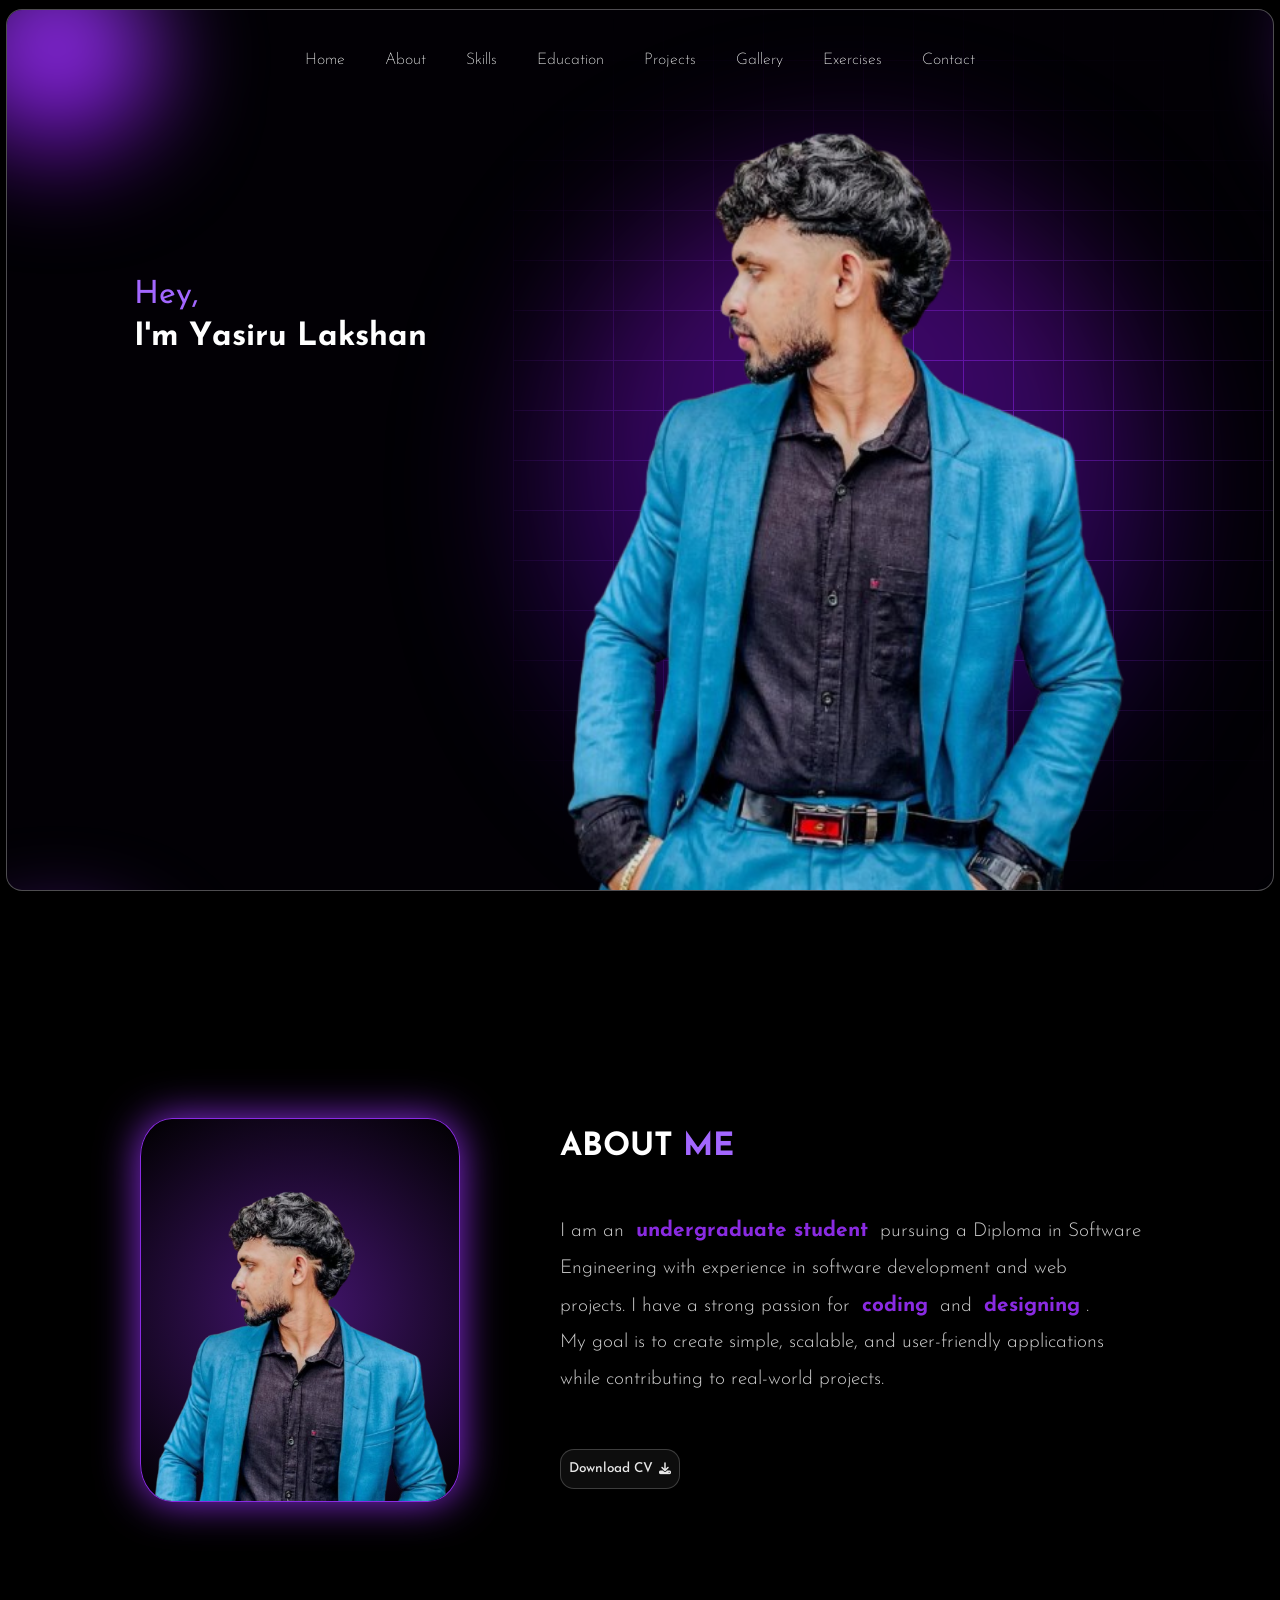
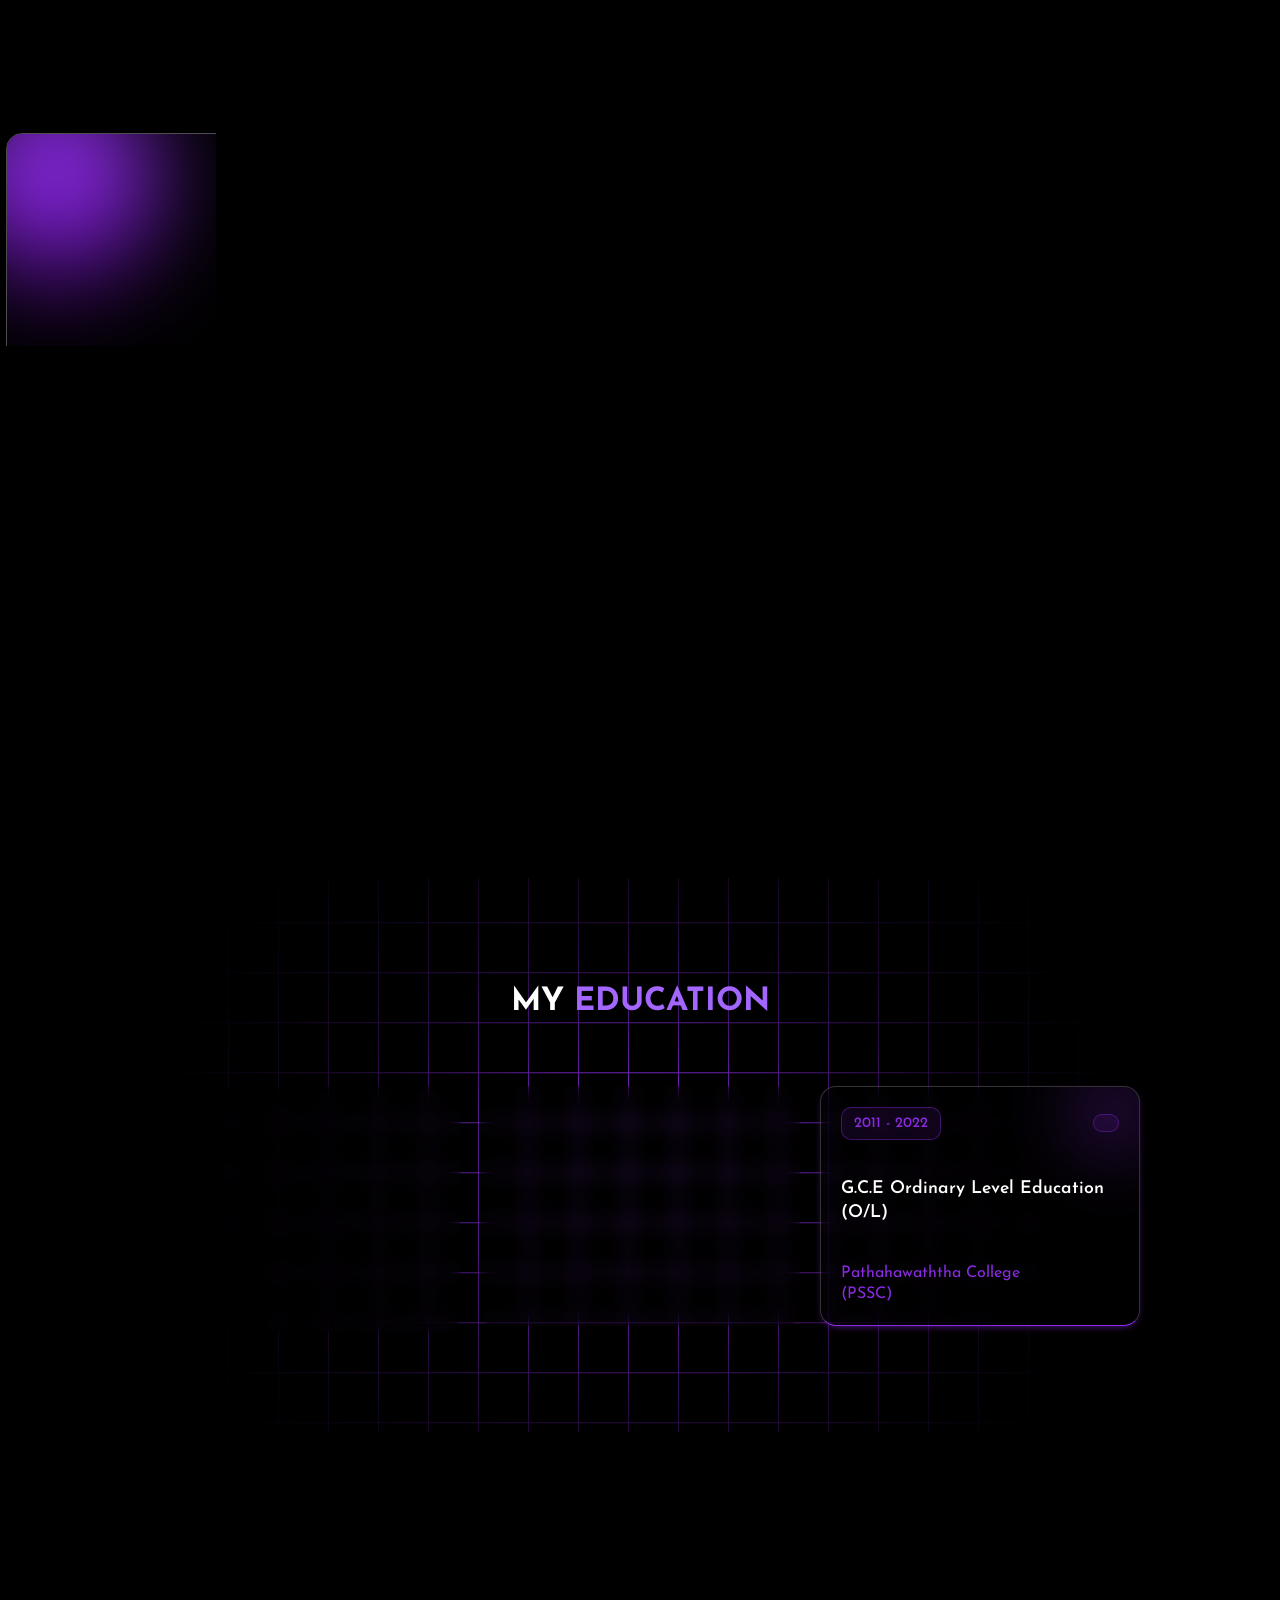
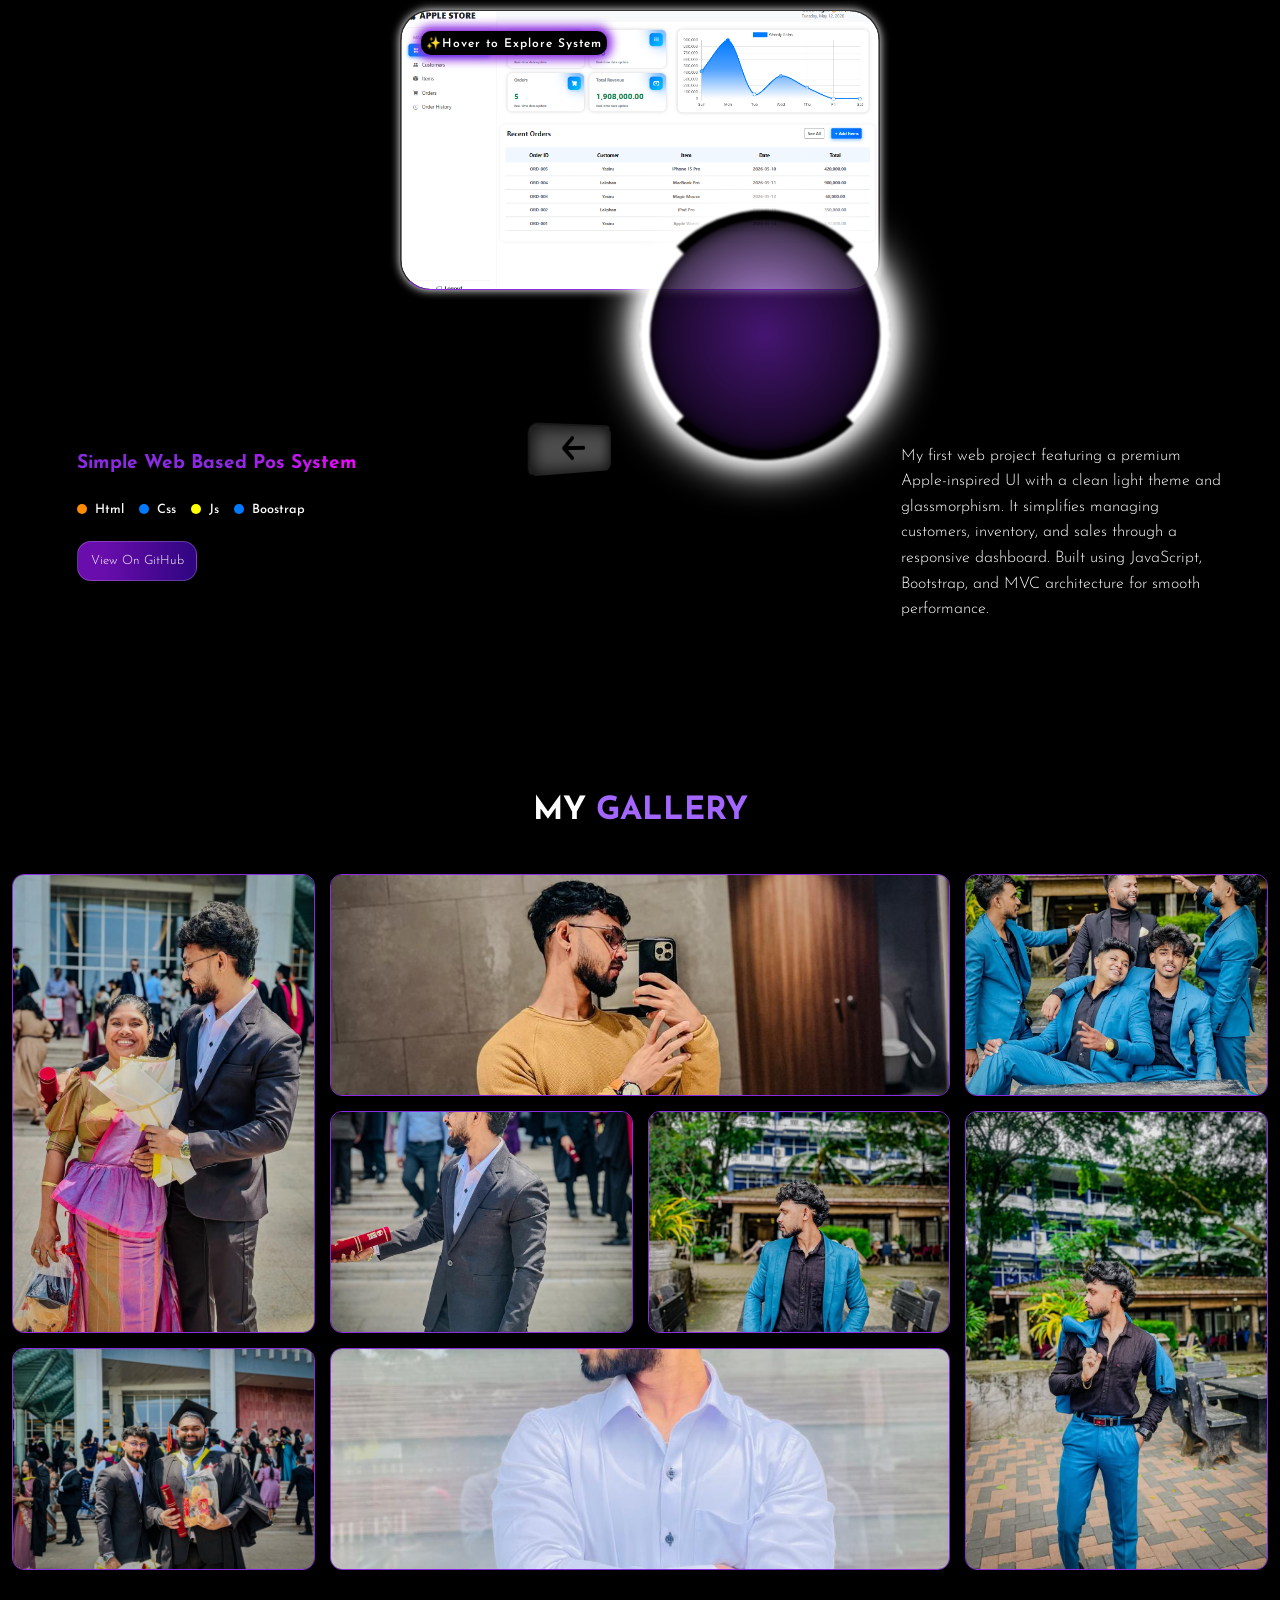
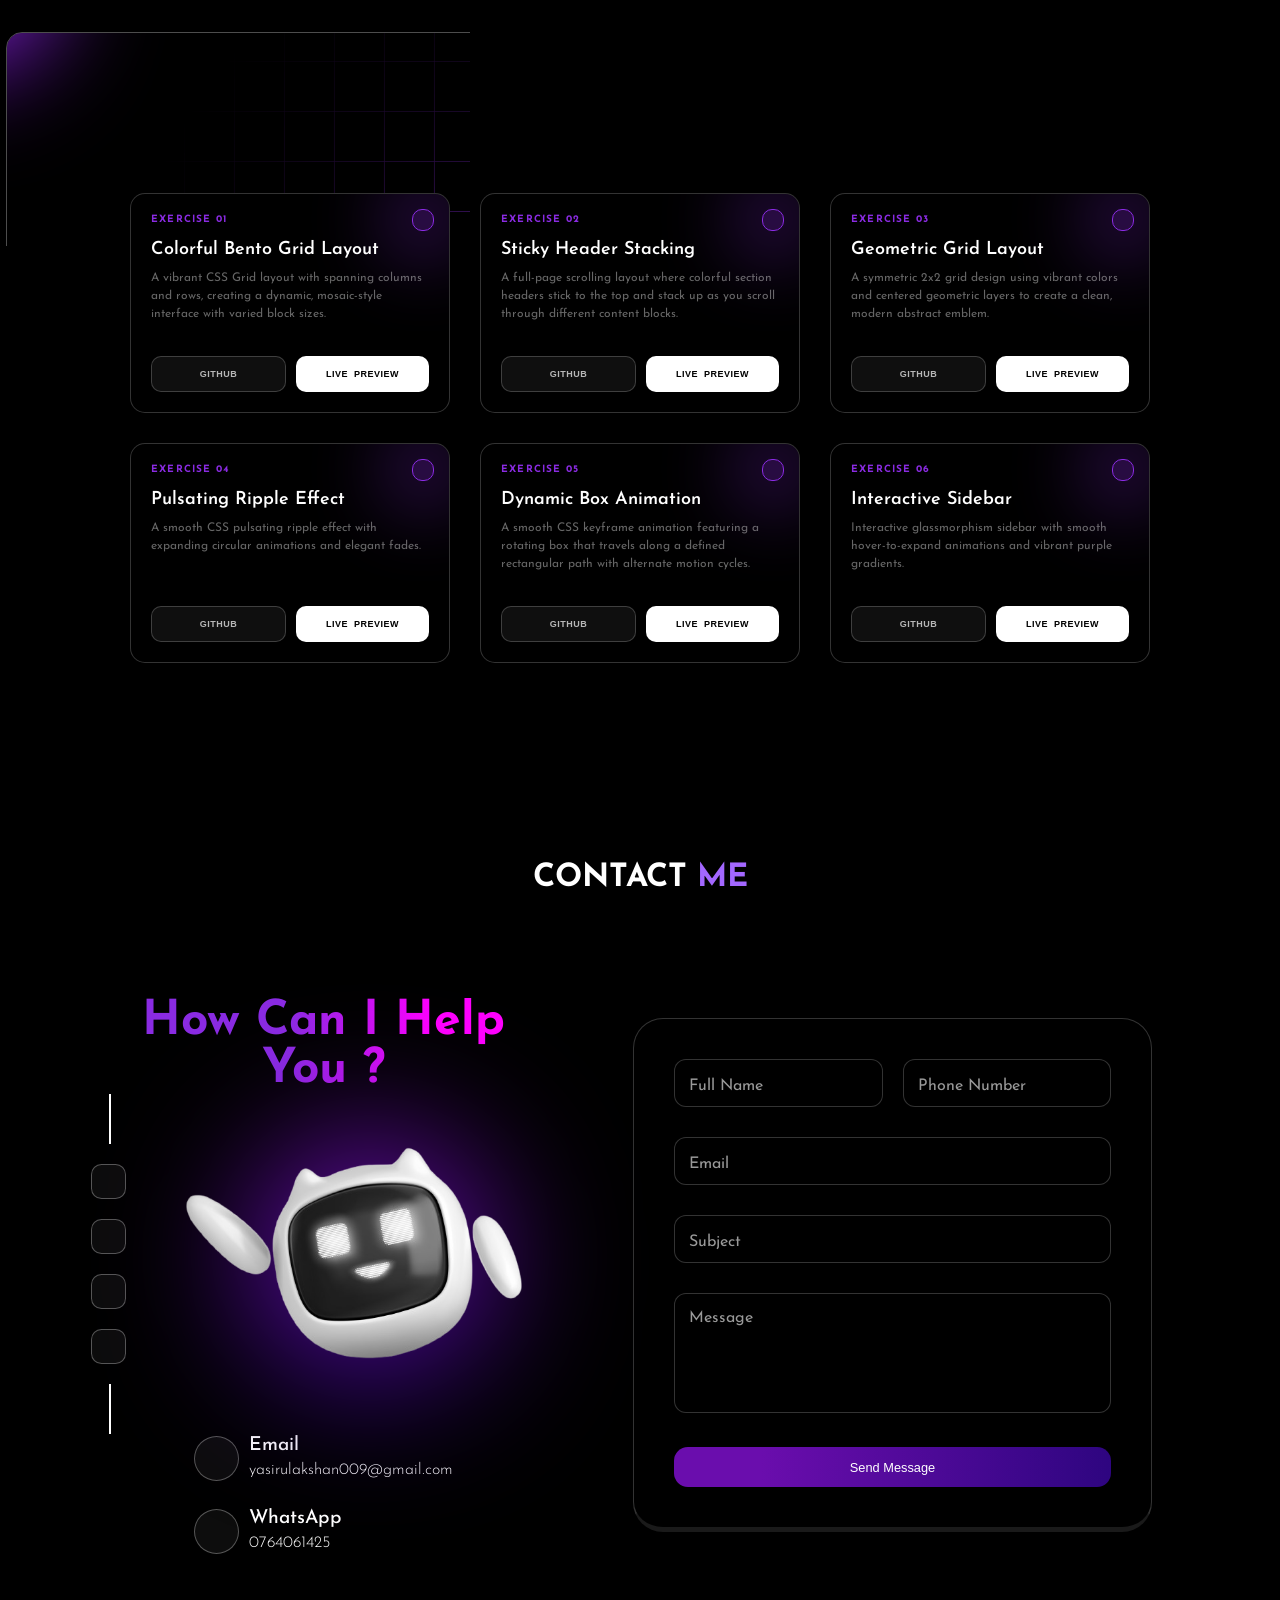
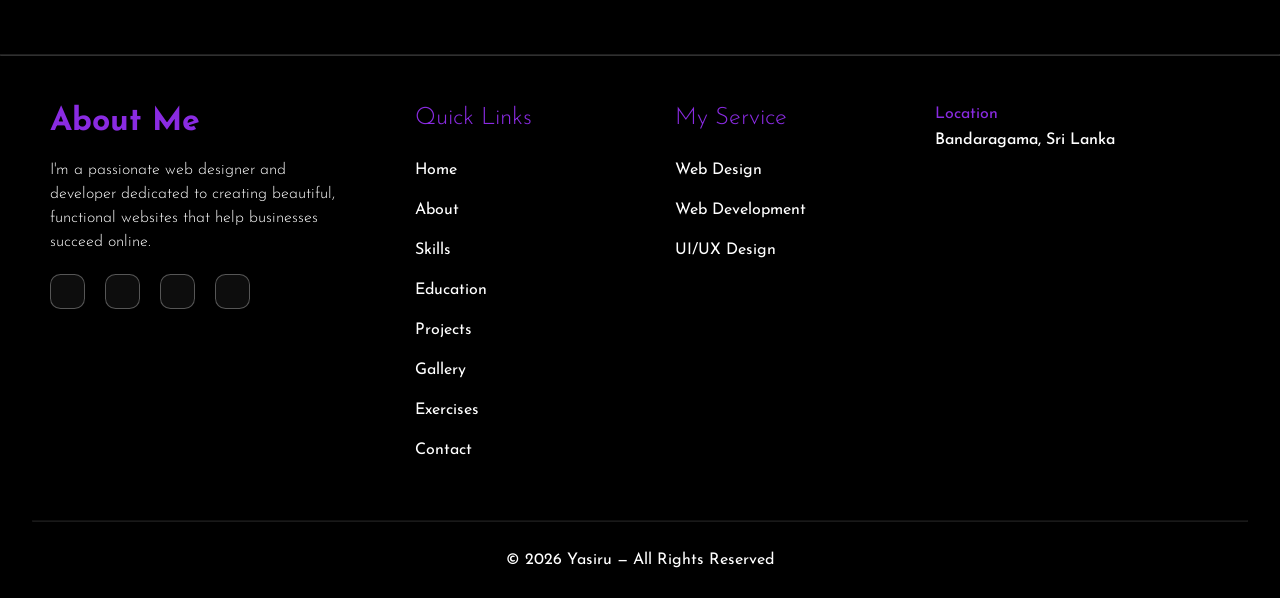
==== commit ba4f27a3: "gallary section update" ====
--- a/index.html
+++ b/index.html
@@ -395,7 +395,7 @@
                             </div>
 
                             <div class="right-content right-content1 active">
-                                <P>My first web project featuring a premium Apple-inspired UI with a clean dark theme and glassmorphism. It simplifies managing customers, inventory, and sales through a responsive dashboard. Built using JavaScript, Bootstrap, and MVC architecture for smooth performance.</P>
+                                <P>My first web project featuring a premium Apple-inspired UI with a clean light theme and glassmorphism. It simplifies managing customers, inventory, and sales through a responsive dashboard. Built using JavaScript, Bootstrap, and MVC architecture for smooth performance.</P>
                                 <a href="https://github.com/Yasirulakshan009/Simple-Web-Based-Pos-System.git" class="main-btn project-btn mobile-only-btn">View On GitHub</a>
                             </div>
                         </div>
@@ -524,14 +524,14 @@
                     <h1 class="title">MY <span class="jump-text">GALLERY</span></h1>
                 </div>
                 <div class="grid-wrapper">
-                    <div class="grid-item item-1"><img src="assest/pictures/my images/WhatsApp Image 2026-04-10 at 2.07.41 AM.jpeg"></div>
+                    <div class="grid-item item-1"><img src="assest/pictures/my images/WhatsApp Image 2026-05-14 at 2.10.48 AM.jpeg"></div>
                     <div class="grid-item item-2"><img src="assest/pictures/my images/WhatsApp Image 2026-04-10 at 2.07.41 AM (1).jpeg"></div>
-                    <div class="grid-item item-3"><img src="assest/pictures/my images/WhatsApp Image 2026-04-10 at 2.07.41 AM (2).jpeg"></div>
-                    <div class="grid-item item-4"><img src="assest/pictures/my images/WhatsApp Image 2026-04-10 at 2.07.41 AM (3).jpeg"></div>
-                    <div class="grid-item item-5"><img src="assest/pictures/my images/WhatsApp Image 2026-04-10 at 2.07.41 AM (4).jpeg"></div>
-                    <div class="grid-item item-6"><img src="assest/pictures/my images/WhatsApp Image 2026-04-10 at 2.07.41 AM (5).jpeg"></div>
-                    <div class="grid-item item-7"><img src="" alt="NONE"></div>
-                    <div class="grid-item item-8"><img src="" alt="NONE"></div>
+                    <div class="grid-item item-3"><img src="assest/pictures/my images/WhatsApp Image 2026-04-10 at 2.07.41 AM (3).jpeg"></div>
+                    <div class="grid-item item-4"><img src="assest/pictures/my images/WhatsApp Image 2026-04-10 at 2.07.41 AM (4).jpeg"></div>
+                    <div class="grid-item item-5"><img src="assest/pictures/my images/WhatsApp Image 2026-04-10 at 2.07.41 AM (5).jpeg"></div>
+                    <div class="grid-item item-6"><img src="assest/pictures/my images/WhatsApp Image 2026-04-10 at 2.07.41 AM.jpeg"></div>
+                    <div class="grid-item item-7"><img src="assest/pictures/my images/WhatsApp Image 2026-05-14 at 2.10.13 AM.jpeg"></div>
+                    <div class="grid-item item-8"><img src="assest/pictures/my images/WhatsApp Image 2026-04-10 at 2.07.41 AM (2).jpeg"></div>
                 </div>
             </main>
 
--- a/style.css
+++ b/style.css
@@ -2995,7 +2995,7 @@
 
 /*||||||||||||||||||||||||||||||||||||||||||||||||||||||||||||||||||||||||||||||||||||||||||||||||||||||||||||||||||||||||||||||||||||||||||||||||||||||||||||||||||||||||||||||||||||||||||||||||||||||||||||||||||*/
 
-@media screen and (min-width: 1400px) {
+@media (min-width: 1400px) {
 
 /*||||||||||||||||||||||||||||||||||||||||||||||||||||home section||||||||||||||||||||||||||||||||||||||||||||||||||||*/
 
@@ -3291,11 +3291,9 @@
 
 }
 
-
-
-
-/*||||||||||||||||||||||||||||||||||||||||||||||||mobile||||||||||||||||||||||||||||||||||||||||*/
-@media (max-width: 768px) {
+/*//////////////////////////////////tab////////////////////*/
+
+@media (min-width: 769px) and (max-width: 1024px) {
 
     .desktop-only, .navbar {
         display: none;
@@ -3309,10 +3307,9 @@
         display: block;
     }
 
-
     .hamburger-icon {
         color: white;
-        font-size: 28px;
+        font-size: clamp(28px, 5vw, 38px);
         cursor: pointer;
         padding: 5px;
         display: flex;
@@ -3328,30 +3325,24 @@
         border-radius: 10px;
         padding: 5px 0;
         margin-top: 15px;
-        width: 150px;
+        width: clamp(150px, 25vw, 220px);
         position: absolute;
         right: 0;
-        box-shadow: 0 10px 30px rgba(0,0,0,0.6);
+        box-shadow: 0 10px 30px rgba(0, 0, 0, 0.6);
     }
 
     .mobile-menu.active {
         display: block;
-    }
-
-    .mobile-menu li {
-        width: 100%;
     }
 
     .mobile-menu li a {
         color: #a367ff;
         text-decoration: none;
-        font-size: 15px;
+        font-size: clamp(15px, 2vw, 19px);
         padding: 12px 20px;
         display: block;
         text-align: Center;
     }
-
-    /*|||||||||||||||||||||||||||||home section|||||||||||||||||||||||||||||||||||||||||*/
 
     .hero-content-wrapper {
         left: 50%;
@@ -3368,54 +3359,23 @@
     .home_image {
         right: 50%;
         left: 50%;
-        transform: translate(-50%, 0) scale(0.9);
+        transform: translate(-50%, 0) scale(clamp(0.9, 1.2vw, 1.2));
         top: 10px;
         height: 40%;
         width: auto;
         justify-content: center;
     }
 
-    .home_image.reveal-active {
-        opacity: 1 ;
-        transform: translateX(50%) scale(1) !important;
-    }
-
-    .home-profile {
-        height: 100%;
-        width: auto;
-        object-fit: contain;
-    }
-
-    .home_image > .colorbox {
-        position: absolute;
-        width: 250px;
-        height: 250px;
-        filter: blur(40px);
-        z-index: -1;
-    }
-
-    .content {
-        align-items: center;
-    }
-
     .content > h1 {
-        font-size: 1.4rem;
+        font-size: 3rem;
     }
 
     #typing-text, .cursor {
-        font-size: 2rem ;
+        font-size: 4rem;
     }
 
     .content > p {
-        font-size: 0.9rem;
-    }
-
-    .grid-box {
-        width: 100%;
-        height:40%;
-        position: absolute;
-        top:50px;
-
+        font-size: 1.5rem;
     }
 
     /*|||||||||||||||||||||||||about me ||||||||||||||||||||||||||||||||||||||||||||||*/
@@ -3440,7 +3400,7 @@
 
     .about-description {
         line-height: 2.3rem;
-        font-size: 1.1rem;
+        font-size: 1.6rem;
         text-wrap: balance;
         text-align: center;
 
@@ -3891,6 +3851,608 @@
         gap:50px;
     }
 
+
+
+}
+
+
+/*||||||||||||||||||||||||||||||||||||||||||||||||mobile||||||||||||||||||||||||||||||||||||||||*/
+@media (max-width: 768px) {
+
+    .desktop-only, .navbar {
+        display: none;
+    }
+
+    .mobile-wrapper {
+        position: fixed;
+        top: 25px;
+        right: 25px;
+        z-index: 100;
+        display: block;
+    }
+
+
+    .hamburger-icon {
+        color: white;
+        font-size: 28px;
+        cursor: pointer;
+        padding: 5px;
+        display: flex;
+        justify-content: center;
+        align-items: center;
+    }
+
+    .mobile-menu {
+        display: none;
+        list-style: none;
+        background: rgba(10, 10, 10, 0.98);
+        border: 1px solid rgba(255, 255, 255, 0.1);
+        border-radius: 10px;
+        padding: 5px 0;
+        margin-top: 15px;
+        width: 150px;
+        position: absolute;
+        right: 0;
+        box-shadow: 0 10px 30px rgba(0,0,0,0.6);
+    }
+
+    .mobile-menu.active {
+        display: block;
+    }
+
+    .mobile-menu li {
+        width: 100%;
+    }
+
+    .mobile-menu li a {
+        color: #a367ff;
+        text-decoration: none;
+        font-size: 15px;
+        padding: 12px 20px;
+        display: block;
+        text-align: Center;
+    }
+
+    /*|||||||||||||||||||||||||||||home section|||||||||||||||||||||||||||||||||||||||||*/
+
+    .hero-content-wrapper {
+        left: 50%;
+        bottom: 60%;
+        transform: translate(-50%, -5%);
+        width: 100%;
+        height: 50%;
+        text-align: center;
+        display: flex;
+        flex-direction: column;
+        align-items: center;
+    }
+
+    .home_image {
+        right: 50%;
+        left: 50%;
+        transform: translate(-50%, 0) scale(0.9);
+        top: 10px;
+        height: 40%;
+        width: auto;
+        justify-content: center;
+    }
+
+    .home_image.reveal-active {
+        opacity: 1 ;
+        transform: translateX(50%) scale(1) !important;
+    }
+
+    .home-profile {
+        height: 100%;
+        width: auto;
+        object-fit: contain;
+    }
+
+    .home_image > .colorbox {
+        position: absolute;
+        width: 250px;
+        height: 250px;
+        filter: blur(40px);
+        z-index: -1;
+    }
+
+    .content {
+        align-items: center;
+    }
+
+    .content > h1 {
+        font-size: 1.4rem;
+    }
+
+    #typing-text, .cursor {
+        font-size: 2rem ;
+    }
+
+    .content > p {
+        font-size: 0.9rem;
+    }
+
+    .grid-box {
+        width: 100%;
+        height:40%;
+        position: absolute;
+        top:50px;
+
+    }
+
+    /*|||||||||||||||||||||||||about me ||||||||||||||||||||||||||||||||||||||||||||||*/
+
+
+    .about-container {
+        display: flex;
+        flex-direction: column;
+        align-items: center;
+        justify-content: center;
+        text-align: center;
+
+
+    }
+
+    .about-content {
+        display: flex;
+        flex-direction: column;
+        width: fit-content;
+        gap: 50px;
+    }
+
+    .about-description {
+        line-height: 2.3rem;
+        font-size: 1.1rem;
+        text-wrap: balance;
+        text-align: center;
+
+    }
+
+    .about-description > b {
+        font-size:1.3rem;
+    }
+
+    .about-content > .btn {
+        align-self: center;
+
+    }
+
+    .about-circle {
+        width: 50vw;
+        height: 60vw;
+    }
+
+    /*||||||||||||||||||||||||||||||skill section|||||||||||||||||||||||||||||||||||*/
+
+    .skill-glass {
+        padding-top: 10%;
+        padding-bottom: 20px;
+    }
+
+    .skill-content-wrapper {
+        grid-template-columns: 1fr;
+        gap: 30px;
+        justify-content: center;
+        width: 100%;
+    }
+
+    .orbit-system {
+        width: 330px;
+        height: 330px;
+        display: flex;
+        justify-content: center;
+        align-items: center;
+    }
+
+    .orbit1 {
+        width: 120px;
+        height: 120px;
+    }
+    .orbit2 {
+        width: 230px;
+        height: 230px;
+    }
+    .orbit3 {
+        width: 330px;
+        height: 330px;
+    }
+
+    .core {
+        width: 60px;
+        height: 60px;
+        font-size: 0.6rem;
+    }
+
+    .icon-wrapper > .icon {
+        width: 35px;
+        height: 35px;
+        font-size: 1.2rem;
+    }
+
+
+    .glass-cards-wrapper {
+        width: 90% ;
+        margin: 0 auto;
+        display: flex;
+        flex-direction: column;
+        gap: 20px;
+    }
+
+    #progress-bars-card,
+    .small-crd-grid > .skill-box,
+    .status-crd-grid > .skill-box {
+        margin: 10px 0;
+        width: 100%;
+    }
+
+
+    .bar-grid {
+        grid-template-columns: 1fr 1fr;
+        gap: 20px;
+    }
+
+    .small-crd-grid {
+        grid-template-columns: 1fr;
+    }
+
+
+    .status-crd-grid {
+        grid-template-columns: repeat(2, 1fr);
+        grid-column-gap: 20px;
+    }
+
+    .status-crd-grid > .skill-box > .box-description {
+        font-size: 1rem ;
+    }
+
+    .status-crd-grid > .skill-box > .box-title {
+        font-size: 0.8rem ;
+    }
+
+    /*|||||||||||||||||||||||||||||||||||||||project section||||||||||||||||||||||||||||||||*/
+
+    .project-section {
+        height: 850px;
+        padding: 20px 0;
+    }
+
+
+    .main-container {
+        padding: 20px;
+        display: flex;
+        flex-direction: column;
+        justify-content: center;
+    }
+
+    .project-display {
+        touch-action: pan-y;
+    }
+
+    .project-image {
+        height:200px;
+        width:280px;
+    }
+
+
+    .project-image:hover {
+        scale:1;
+    }
+
+    .project-image::after {
+        content: "️️↔️Swipe to Explore System";
+    }
+
+    .sub-image {
+        width: 250px;
+
+    }
+    .sub-image > img {
+        width: 250px;
+        height: 150px;
+        box-shadow: 0 0 5px 1px #ffffff;
+
+    }
+
+    .sub-image > span {
+        visibility: hidden;
+    }
+
+    .project-image ~.top-left {
+        transform: translate(-35%, -40%) !important;
+        opacity: 0.3 !important;
+        z-index: 10;
+    }
+
+
+    .project-image ~.top-right {
+        transform: translate(-65%, -40%) !important;
+        opacity: 0.5 !important;
+        z-index: 10;
+    }
+
+    .project-image ~.bottom-left {
+        transform: translate(-18%, -40%) scale(0.8) !important;
+        opacity: 0.2 !important;
+        z-index: 8;
+    }
+
+
+    .project-image ~.bottom-right {
+        transform: translate(-83%, -40%) scale(0.8) !important;
+        opacity: 0.2 !important;
+        z-index: 8;
+
+    }
+
+    @keyframes fadeEffect {
+        0% { opacity: 0.7; transform: scale(0.95); }
+        100% { opacity: 1; transform: scale(1); }
+    }
+
+
+    .slide-btn {
+        position: relative;
+        top:-360px;
+        justify-content: center;
+    }
+
+    .bottom-content {
+        width: 100%;
+        height: auto;
+        flex-direction: column;
+        align-items: center;
+        text-align: center;
+        gap: 20px;
+        bottom: 0;
+
+    }
+
+    .left-content, .right-content {
+        width: 100%;
+        align-items: center;
+        text-align: center;
+        gap: 0;
+    }
+
+    .right-content {
+        height: 250px;
+        transform: translateX(0);
+
+    }
+
+    .left-slide-btn, .right-slide-btn {
+        padding: 10px 30px;
+        font-size: 1.5rem;
+    }
+
+    .rotate-circle {
+        display: none;
+    }
+
+    .project-glass > .main-colorbox{
+        top:35%;
+        height:250px;
+        width:250px;
+        filter: blur(50px);
+    }
+
+    .left-content .project-btn:not(.mobile-only-btn) {
+        display: none;
+    }
+    .mobile-only-btn {
+        display: inline-block !important;
+        margin-top: 20px ;
+        padding: 6px;
+    }
+
+    /*||||||||||||||||||||||||||||||||||||||||||gallery section|||||||||||||||||||||||||||||*/
+
+    .grid-item::after {
+        content: 'CLICK';
+        opacity: 0;
+        inset: auto;
+        top: 10px;
+        right: 10px;
+        width: auto;
+        height: auto;
+        padding: 4px 8px;
+        background: rgba(138, 43, 226, 0.8);
+        border-radius: 4px;
+        font-size: 10px;
+        letter-spacing: 1px;
+        box-shadow: 0 2px 10px rgba(0, 0, 0, 0.3);
+    }
+
+
+    .grid-item {
+        border: 1px solid transparent;
+        transition: all 0.3s ease;
+    }
+
+    .grid-item:hover::after,
+    .grid-item:active::after {
+        opacity: 1;
+        visibility: visible;
+    }
+
+    .grid-item:hover,
+    .grid-item:active {
+        border-color: rgba(138, 43, 226, 0.8);
+    }
+
+    /*||||||||||||||||||||||||||||||||||||||||||||||contact section|||||||||||||||||||||||||||||*/
+
+    .contact-main-container > .heading {
+        position: relative;
+        top: 0;
+        left: 0;
+        transform: none;
+        width: 100%;
+        text-align: center;
+    }
+
+    .contact-section {
+        padding: 60px 20px 20px 20px;
+    }
+
+    .contact-main-container {
+        display: flex;
+        flex-direction: column;
+        width: 100%;
+        margin: 0 auto;
+        gap: 10px;
+    }
+
+
+    .contact-left {
+        width: 100%;
+        display: flex;
+        flex-direction: column;
+        align-items: center;
+        text-align: center;
+        padding: 0;
+        margin: 0;
+    }
+
+    .contact-left .contact-title {
+        font-size: 2rem;
+        width: 100%;
+        margin: 20px 0 10px 0;
+    }
+
+    .image-social-wrapper {
+        width: 100%;
+        display: flex;
+        justify-content: center;
+        align-items: center;
+        position: relative;
+    }
+
+    .image-social-wrapper > img {
+        width: 250px;
+        height: auto;
+        z-index: 2;
+    }
+
+    .image-social-wrapper > #robo-colorbox {
+        width: 180px;
+        height: 180px;
+        filter: blur(50px);
+        top: 50%;
+        left: 50%;
+        transform: translate(-50%, -50%);
+        position: absolute;
+        z-index: 1;
+    }
+
+
+    .contact-right {
+        width: 100%;
+        display: flex;
+        justify-content: center;
+        padding: 0;
+        margin: 0;
+    }
+
+    .contact-right .contact-details {
+        width: 100%;
+        max-width: 420px;
+        min-width: 0;
+        padding: 20px;
+        border: none;
+        margin: 0 auto;
+        background: transparent;
+    }
+
+    .contact-right .contact-details:hover {
+        border-bottom: none;
+        box-shadow: none;
+    }
+
+
+    .contact-details .input-row {
+        display: flex;
+        flex-direction: column;
+        width: 100%;
+        gap: 0;
+    }
+
+    .contact-details .input-group {
+        margin-bottom: 25px;
+        position: relative;
+        width: 100%;
+    }
+
+
+    .input-group > input {
+        width: 100%;
+        height: 50px;
+        font-size: 16px;
+        padding: 0 15px;
+        line-height: 50px;
+        vertical-align: middle;
+        box-sizing: border-box;
+        appearance: none;
+        -webkit-appearance: none;
+        outline: none;
+        background: transparent;
+    }
+
+    .input-group > textarea {
+        width: 100%;
+        min-height: 120px;
+        font-size: 16px;
+        padding: 12px 15px;
+        line-height: 1.5;
+        box-sizing: border-box;
+        appearance: none;
+        -webkit-appearance: none;
+        outline: none;
+        background: transparent;
+    }
+
+    .mobile-only-content {
+        display: flex;
+        flex-direction: column;
+        align-items: center;
+        width: 100%;
+        margin-top: 25px;
+    }
+
+    .direct-contact-mobile {
+        display: flex;
+        flex-direction: column;
+        align-items: flex-start;
+        width: 100%;
+        gap: 20px;
+        margin-left:10px ;
+    }
+
+    .main-direct-contact {
+        width: fit-content;
+        display: flex;
+        justify-content: flex-start;
+    }
+
+    .socials-mobile {
+        display: flex;
+        gap: 20px;
+        margin-top: 30px;
+        align-self: center;
+    }
+
+    .contact-left .direct-contact,
+    .contact-left #contact-socials {
+        display: none;
+    }
+
+    /*|||||||||||||||||||||footer|||||||||||||||||||||*/
+    .footer-main-content{
+        display: flex;
+        flex-direction: column;
+        gap:50px;
+    }
+
     #exercises-colorbox5{
     display: none;
     }
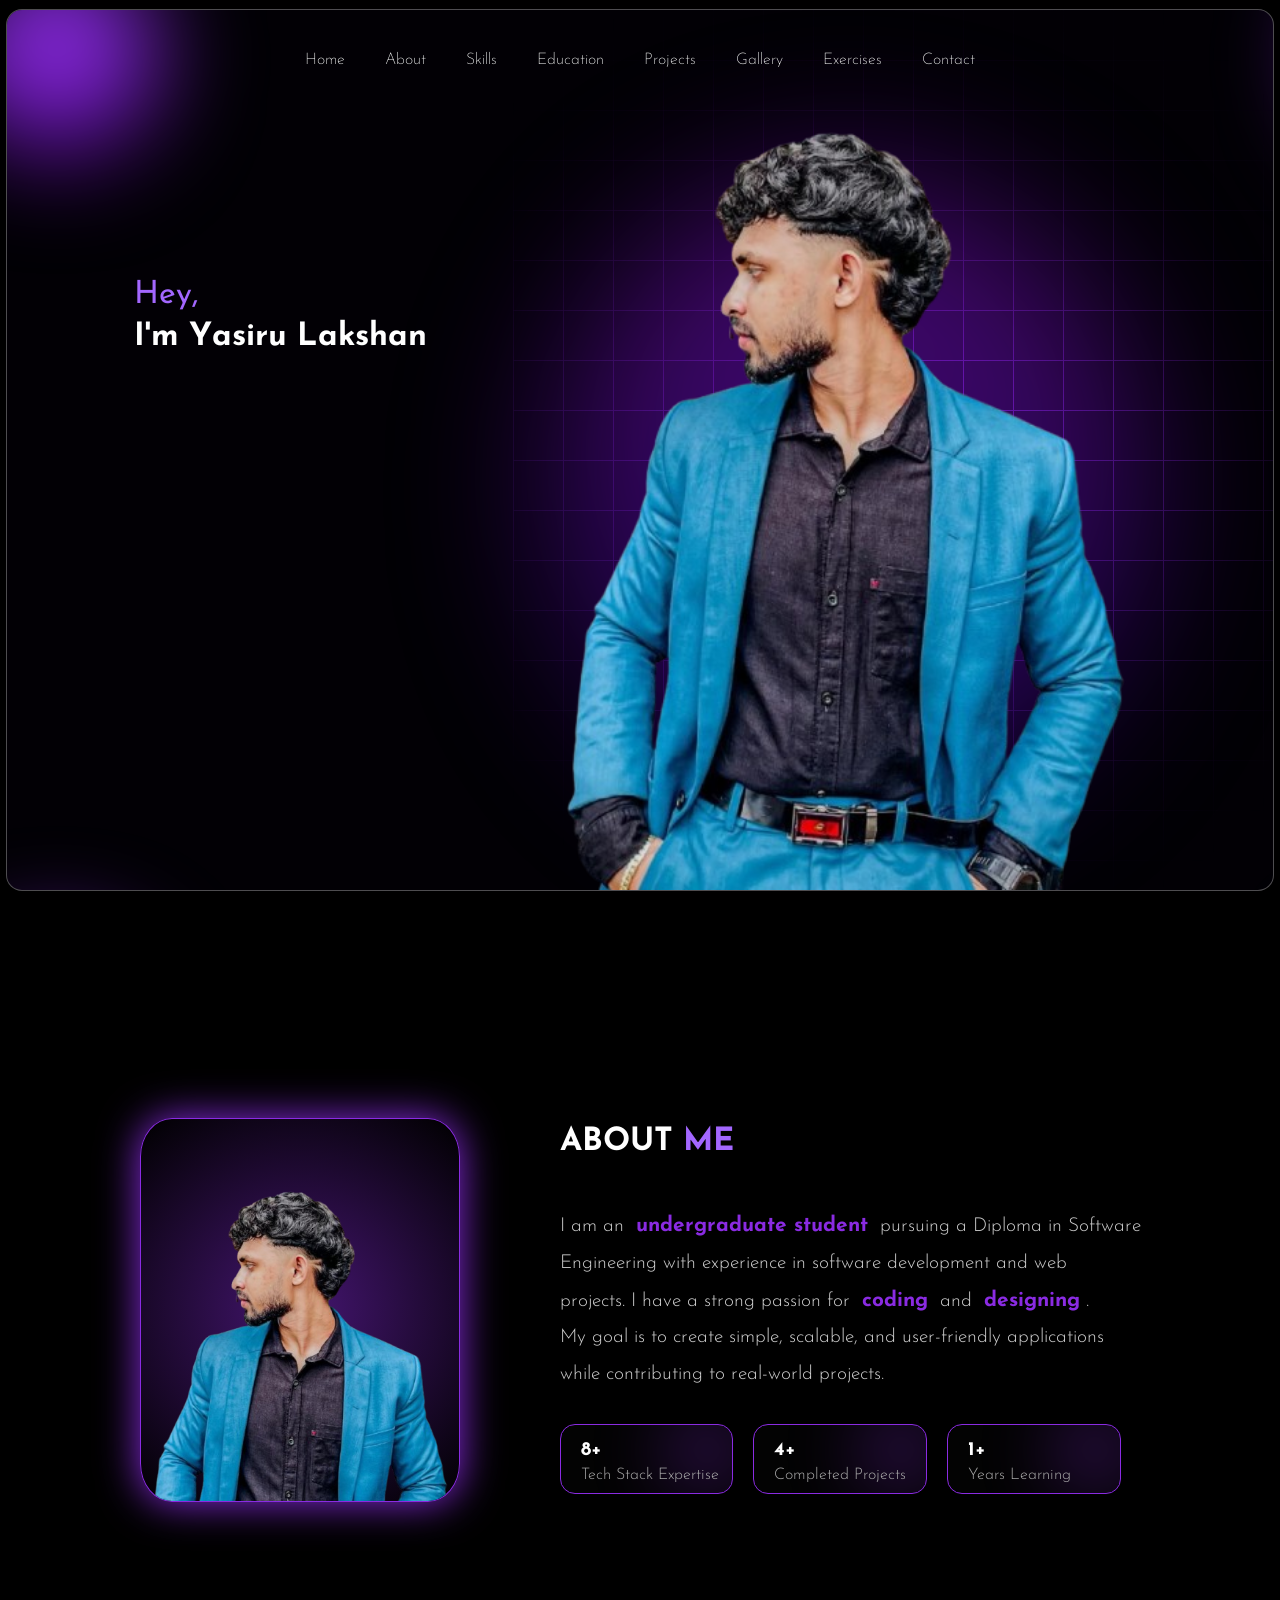
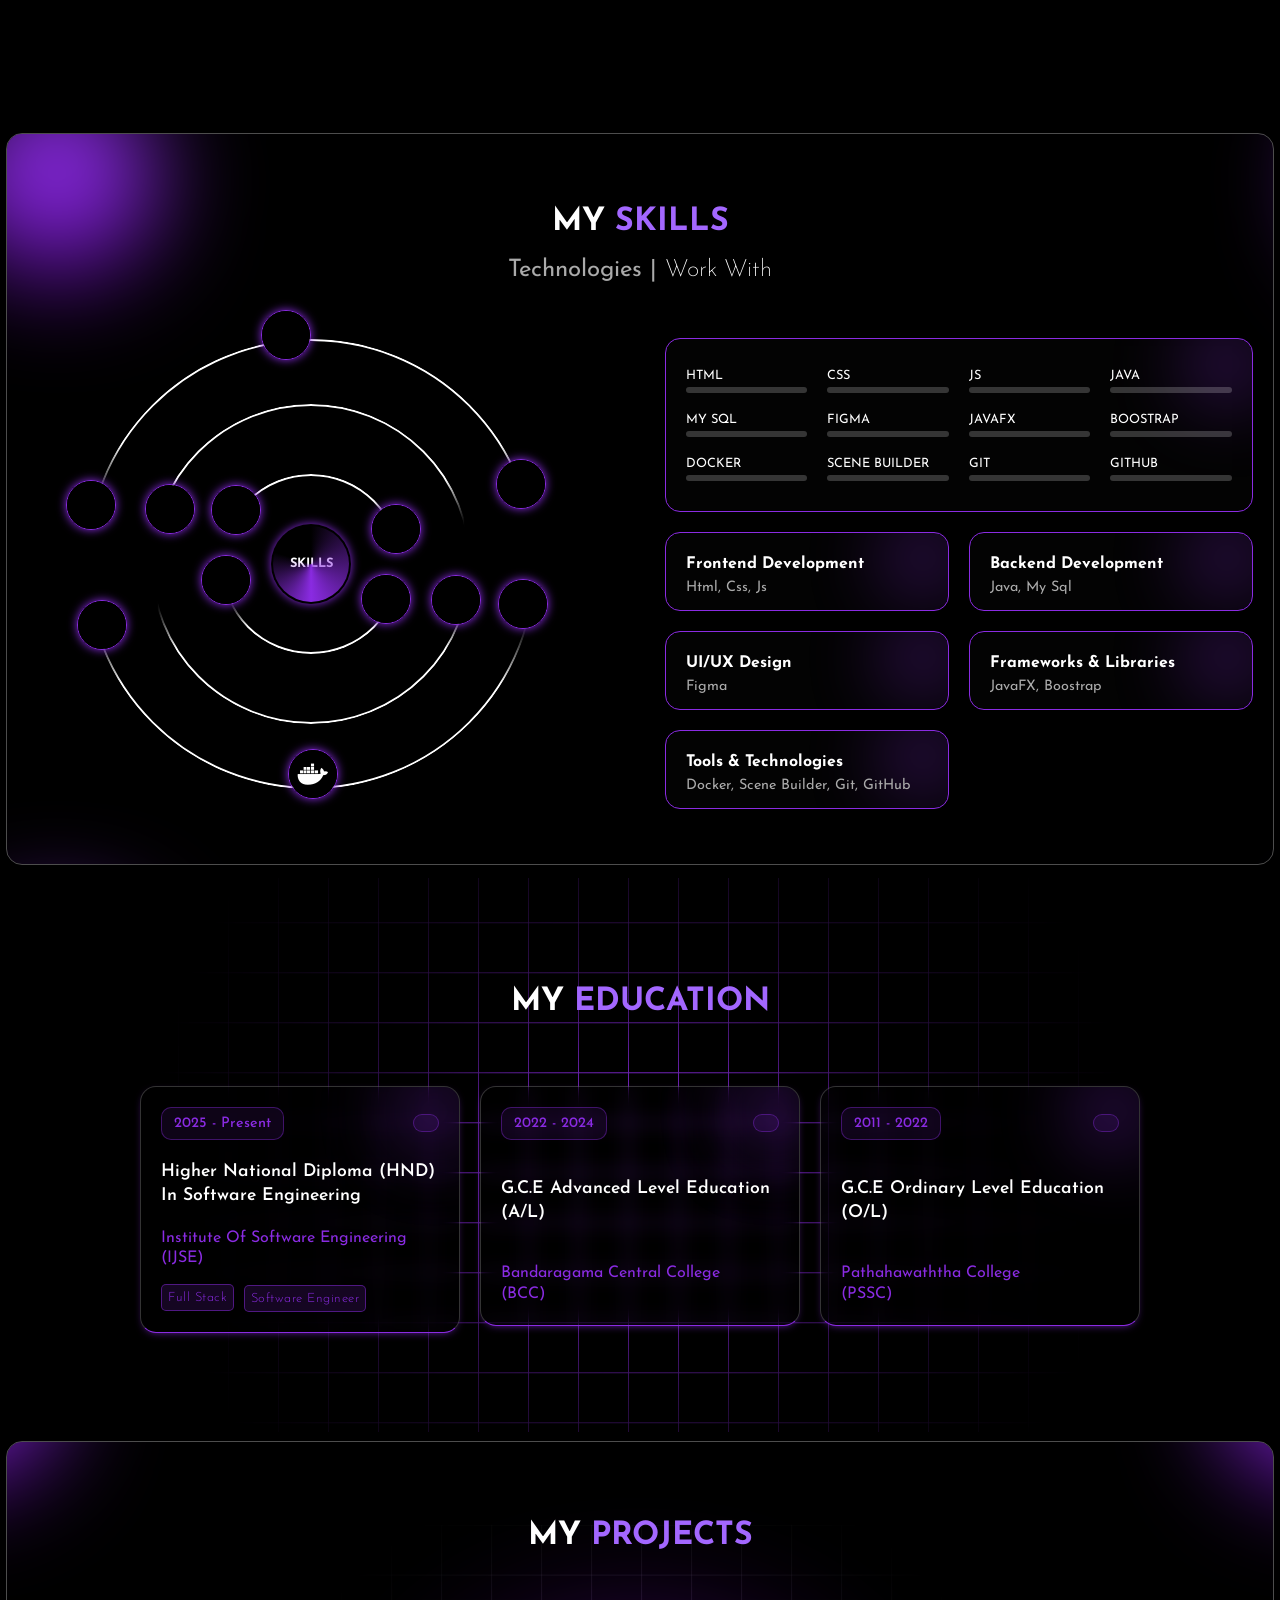
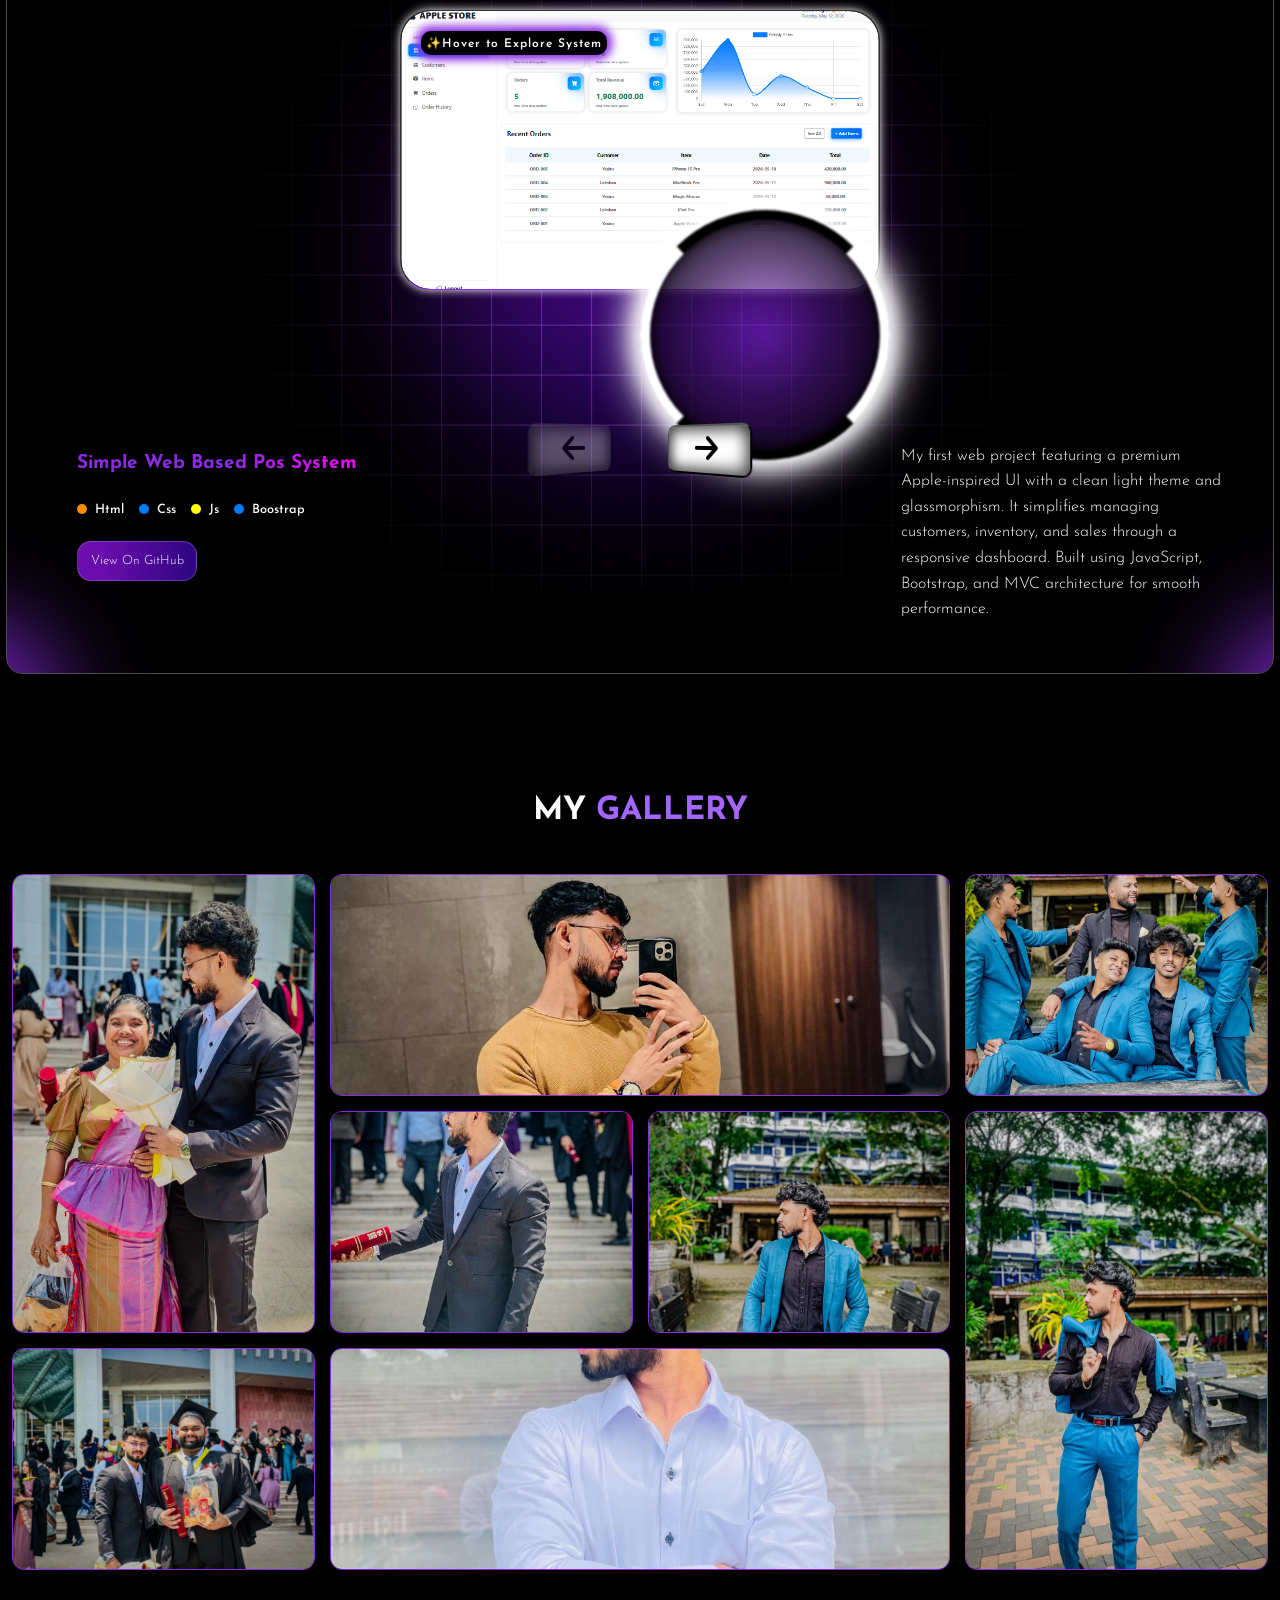
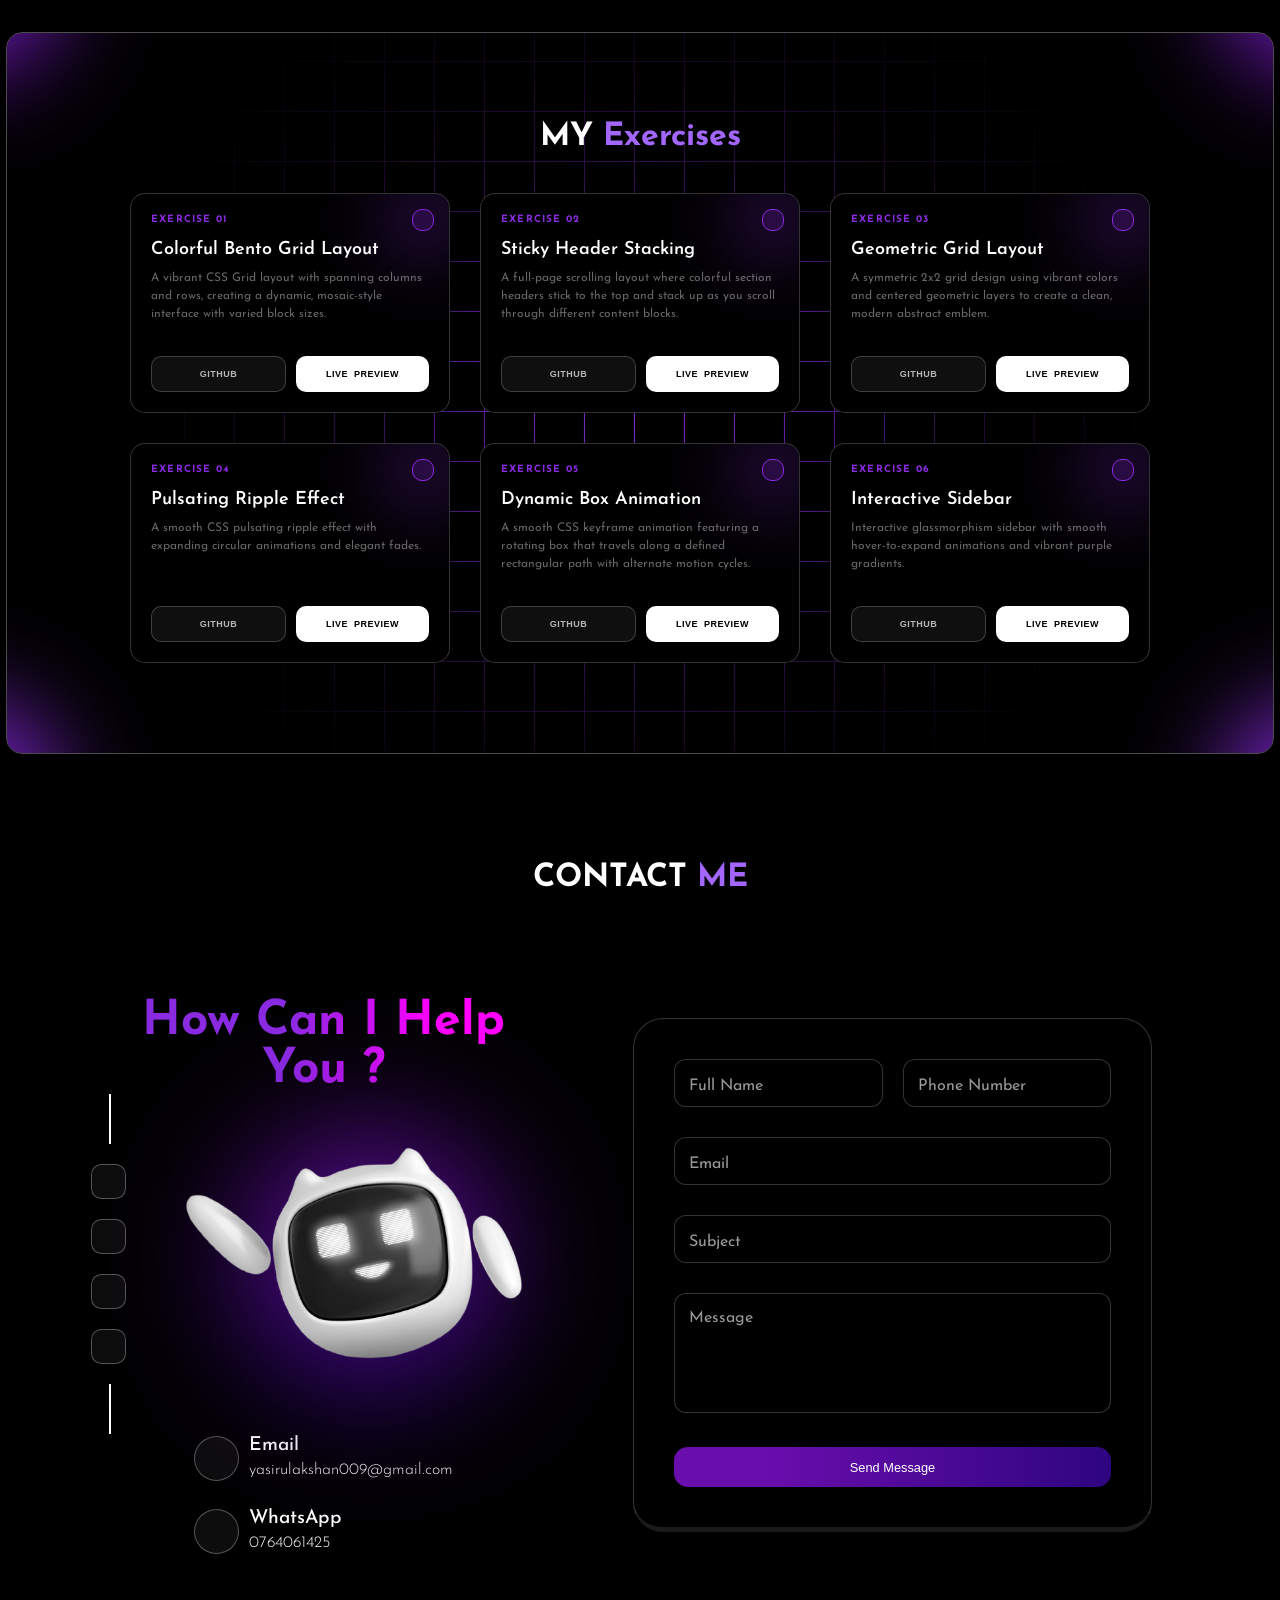
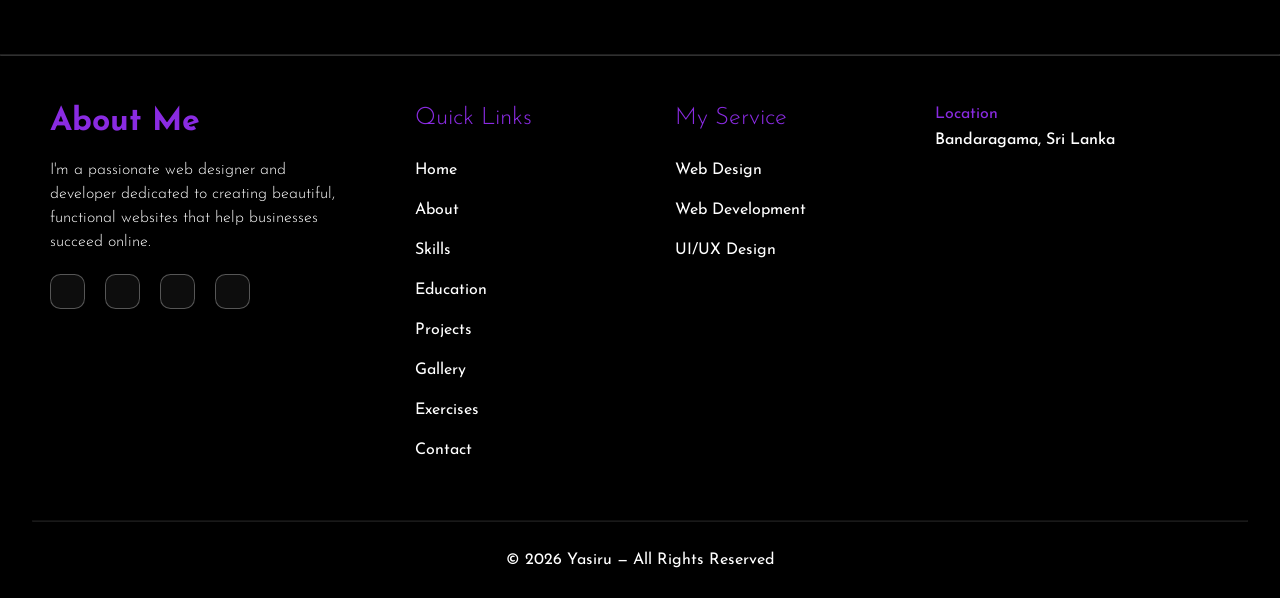
==== commit 8796e8ba: "update skill section" ====
--- a/index.html
+++ b/index.html
@@ -134,11 +134,23 @@
                     My goal is to create simple, scalable, and user-friendly applications<br>
                     while contributing to real-world projects.
                 </p>
-                <div class="btn">
-                    <a href="" download class="main-btn cv-btn">
-                        Download CV <i class="fa-solid fa-download"></i>
-                    </a>
-                </div>
+                <div class="status-crd-grid">
+                    <div class="skill-box" id="tech">
+                        <h3 class="box-description">8+</h3>
+                        <h2 class="box-title">Tech Stack Expertise</h2>
+                    </div>
+
+                    <div class="skill-box" id="project">
+                        <h3 class="box-description">4+</h3>
+                        <h2 class="box-title">Completed Projects</h2>
+                    </div>
+
+                    <div class="skill-box" id="learning">
+                        <h3 class="box-description">1+</h3>
+                        <h2 class="box-title">Years Learning</h2>
+                    </div>
+                </div>
+
             </main>
         </div>
     </section>
@@ -179,6 +191,16 @@
                                 <span class="icon-name">CSS</span>
                             </div>
 
+                            <div class="icon-wrapper" id="icon11">
+                                <span class="icon Tool-icon"><i class="ri-github-fill"></i></span>
+                                <span class="icon-name">GITHUB</span>
+                            </div>
+
+                            <div class="icon-wrapper" id="icon12">
+                                <span class="icon Tool-icon"><i class="ri-git-branch-line"></i></span>
+                                <span class="icon-name">GIT</span>
+                            </div>
+
                         </div>
 
                         <div class="orbit orbit2">
@@ -188,7 +210,7 @@
                             </div>
 
                             <div class="icon-wrapper" id="icon4">
-                                <span class="icon backend-icon"><i class="devicon-java-plain"></i></span>
+                                <span class="icon backend-icon"><i class="ri-java-line"></i></span>
                                 <span class="icon-name">Java</span>
                             </div>
 
@@ -204,10 +226,30 @@
                                 <span class="icon backend-icon"><i class="devicon-mysql-original"></i></span>
                                 <span class="icon-name">My SQL</span>
                             </div>
-                        </div>
-
-
-
+
+                            <div class="icon-wrapper" id="icon7">
+                                <span class="icon framework-icon"><i class="ri-bootstrap-line"></i></span>
+                                <span class="icon-name">BOOSTRAP</span>
+                            </div>
+
+                            <div class="icon-wrapper" id="icon8">
+                                <span class="icon framework-icon"><i class="ri-java-line"></i></span>
+                                <span class="icon-name">JAVAFX</span>
+                            </div>
+
+                            <div class="icon-wrapper" id="icon9">
+                                <span class="icon Tool-icon"><i class="fa-brands fa-docker"></i></span>
+                                <span class="icon-name">DOCKER</span>
+                            </div>
+
+                            <div class="icon-wrapper" id="icon10">
+                                <span class="icon Tool-icon"><i class="ri-layout-3-line"></i></span>
+                                <span class="icon-name">SCENE BUILDER</span>
+                            </div>
+
+
+
+                        </div>
                     </div>
                     <div class="glass-cards-wrapper" id="cards-right">
                         <!--|||||||||||||||||||||||||||||||||||||||||||||||||||||||||||||||||||||||||||||-->
@@ -237,6 +279,30 @@
                                     <span class="title">FIGMA</span>
                                     <div class="bar"></div>
                                 </div>
+                                <div class="skill-bar">
+                                    <span class="title">JAVAFX</span>
+                                    <div class="bar"></div>
+                                </div>
+                                <div class="skill-bar">
+                                    <span class="title">BOOSTRAP</span>
+                                    <div class="bar"></div>
+                                </div>
+                                <div class="skill-bar">
+                                    <span class="title">DOCKER</span>
+                                    <div class="bar"></div>
+                                </div>
+                                <div class="skill-bar">
+                                    <span class="title">SCENE BUILDER</span>
+                                    <div class="bar"></div>
+                                </div>
+                                <div class="skill-bar">
+                                    <span class="title">GIT</span>
+                                    <div class="bar"></div>
+                                </div>
+                                <div class="skill-bar">
+                                    <span class="title">GITHUB</span>
+                                    <div class="bar"></div>
+                                </div>
                             </div>
                         </div>
                         <!--|||||||||||||||||||||||||||||||||||||||||||||||||||||||||||||||||||||||||||||||||||-->
@@ -255,25 +321,17 @@
                                 <h2 class="box-title">UI/UX Design</h2>
                                 <h3 class="box-description">Figma</h3>
                             </div>
-                        </div>
-                        <!--||||||||||||||||||||||||||||||||||||||||||||||||||||||||||||||||||||||||||||||||||||-->
-                        <div class="status-crd-grid">
-                            <div class="skill-box" id="tech">
-                                <h3 class="box-description">6+</h3>
-                                <h2 class="box-title">Tech Stack Expertise</h2>
-                            </div>
-
-                            <div class="skill-box" id="project">
-                                <h3 class="box-description">4+</h3>
-                                <h2 class="box-title">Completed Projects</h2>
-                            </div>
-
-                            <div class="skill-box" id="learning">
-                                <h3 class="box-description">1+</h3>
-                                <h2 class="box-title">Years Learning</h2>
-                            </div>
-                        </div>
-
+
+                            <div class="skill-box" id="frameworks">
+                                <h2 class="box-title">Frameworks & Libraries</h2>
+                                <h3 class="box-description">JavaFX, Boostrap</h3>
+                            </div>
+
+                            <div class="skill-box" id="tools">
+                                <h2 class="box-title">Tools & Technologies</h2>
+                                <h3 class="box-description">Docker, Scene Builder, Git, GitHub</h3>
+                            </div>
+                        </div>
                     </div>
 
                 </main>
--- a/style.css
+++ b/style.css
@@ -929,7 +929,7 @@
     height: 50px;
     border: 1px solid rgba(138, 43, 226, 1);
     border-radius: 50%;
-    background-color: rgba(138, 43, 226, 0.1);
+    box-shadow: 0 0 10px #8a2be2;
     color: white;
     display: flex;
     justify-content: center;
@@ -940,6 +940,16 @@
     right: auto;
     bottom: auto;
     z-index: 10;
+}
+
+.icon-wrapper > .icon::before{
+    content: " ";
+    width: 100%;
+    height: 100%;
+    background-color: black;
+    border-radius: 50%;
+    position: absolute;
+    z-index: -1;
 
 
 }
@@ -981,6 +991,32 @@
     bottom: 120px;
 }
 
+#icon7 {
+    right: -20px;
+    top: 240px;
+}
+#icon8 {
+    left: -20px;
+    bottom: 240px;
+}
+
+#icon9 {
+    left: 200px;
+    top: 410px;
+}
+#icon10 {
+    right: 200px;
+    bottom: 410px;
+}
+
+#icon11 {
+    right: -10px;
+    top: 100px;
+}
+#icon12 {
+    left: -10px;
+    bottom: 100px;
+}
 
 
 .orbit1 {
@@ -1082,7 +1118,7 @@
 
 .bar-grid {
     display: grid;
-    grid-template-columns: repeat(2, 1fr);
+    grid-template-columns: repeat(4, 1fr);
     gap: 20px;
     padding: 10px 0 10px 0;
 }
@@ -1142,7 +1178,7 @@
 
 .small-crd-grid > .skill-box > .box-description {
 font-size:0.9rem;
-font-weight:300;
+font-weight:400;
 color: #aaa;
 
 }
@@ -1154,9 +1190,9 @@
 }
 
 .status-crd-grid > .skill-box {
-    padding: 5px 0px 8px 20px;
+    padding: 10px 0px 10px 20px;
     text-align: left;
-    margin:20px 20px 20px 0px ;
+    margin:-20px 20px 0 0 ;
 
 }
 
@@ -1186,15 +1222,14 @@
 }
 
 .skill-content-wrapper:has(#progress-bars-card:hover) .icon + .icon-name{
-    box-shadow: 0 0 10px #8a2be2;
+    box-shadow: 0 0 15px #8a2be2;
     opacity: 1;
     z-index: 10;
 }
 
 .skill-content-wrapper:has(#progress-bars-card:hover) .icon {
     border-color: #8a2be2;
-    background-color: rgba(138, 43, 226, 0.2);
-    box-shadow: 0 0 10px #8a2be2;
+    box-shadow: 0 0 15px #8a2be2;
     color: #8a2be2;
 }
 
@@ -1204,7 +1239,7 @@
 }
 
 .skill-content-wrapper:has(#frontend:hover) .icon.frontend-icon + .icon-name{
-    box-shadow: 0 0 10px #8a2be2;
+    box-shadow: 0 0 15px #8a2be2;
     opacity: 1;
     z-index: 10;
 }
@@ -1215,7 +1250,7 @@
 }
 
 .skill-content-wrapper:has(#backend:hover) .icon.backend-icon + .icon-name{
-    box-shadow: 0 0 10px #8a2be2;
+    box-shadow: 0 0 15px #8a2be2;
     opacity: 1;
     z-index: 10;
 }
@@ -1226,32 +1261,66 @@
 }
 
 .skill-content-wrapper:has(#design:hover) .icon.design-icon + .icon-name{
-    box-shadow: 0 0 10px #8a2be2;
+    box-shadow: 0 0 15px #8a2be2;
     opacity: 1;
     z-index: 10;
 }
+
+/* --- framework Hover --- */
+.skill-content-wrapper:has(#frameworks:hover) .icon:not(.framework-icon) {
+    opacity: 0.1;
+}
+
+.skill-content-wrapper:has(#frameworks:hover) .icon.framework-icon + .icon-name{
+    box-shadow: 0 0 15px #8a2be2;
+    opacity: 1;
+    z-index: 10;
+}
+
+/* --- tools Hover --- */
+.skill-content-wrapper:has(#tools:hover) .icon:not(.Tool-icon) {
+    opacity: 0.1;
+}
+
+.skill-content-wrapper:has(#tools:hover) .icon.Tool-icon + .icon-name{
+    box-shadow: 0 0 15px #8a2be2;
+    opacity: 1;
+    z-index: 10;
+}
+
 
 /* --- Frontend Card Hover --- */
 .skill-content-wrapper:has(#frontend:hover) .icon.frontend-icon {
     border-color: #8a2be2;
-    background-color: rgba(138, 43, 226, 0.2);
-    box-shadow: 0 0 10px #8a2be2;
+]    box-shadow: 0 0 15px #8a2be2;
     color: #8a2be2;
 }
 
 /* --- Backend Card Hover --- */
 .skill-content-wrapper:has(#backend:hover) .icon.backend-icon {
     border-color: #8a2be2;
-    background-color: rgba(138, 43, 226, 0.2);
-    box-shadow: 0 0 10px #8a2be2;
+    box-shadow: 0 0 15px #8a2be2;
     color: #8a2be2;
 }
 
 /* --- UI/UX Card Hover --- */
 .skill-content-wrapper:has(#design:hover) .icon.design-icon {
     border-color: #8a2be2;
-    background-color: rgba(138, 43, 226, 0.2);
-    box-shadow: 0 0 10px #8a2be2;
+    box-shadow: 0 0 15px #8a2be2;
+    color: #8a2be2;
+}
+
+/* --- Frameworks Card Hover --- */
+.skill-content-wrapper:has(#frameworks:hover) .icon.framework-icon {
+    border-color: #8a2be2;
+    box-shadow: 0 0 15px #8a2be2;
+    color: #8a2be2;
+}
+
+/* --- Tools Card Hover --- */
+.skill-content-wrapper:has(#tools:hover) .icon.Tool-icon {
+    border-color: #8a2be2;
+    box-shadow: 0 0 15px #8a2be2;
     color: #8a2be2;
 }
 
@@ -3215,7 +3284,7 @@
     }
 
     .skill-bar > .title {
-        font-size: 0.9rem;
+        font-size: 0.8rem;
 
     }
 
@@ -3233,14 +3302,14 @@
     }
 
     .small-crd-grid > .skill-box > .box-title {
-        font-size:1.2rem;
+        font-size:1.1rem;
         line-height:2.5rem;
 
 
     }
 
     .small-crd-grid > .skill-box > .box-description {
-        font-size:1.1rem;
+        font-size:1rem;
     }
 
 
@@ -3250,7 +3319,7 @@
     }
 
     .status-crd-grid > .skill-box > .box-description {
-        font-size:1.4rem;
+        font-size:1.2rem;
         line-height:2.5rem;
 
 
@@ -3434,39 +3503,6 @@
         width: 100%;
     }
 
-    .orbit-system {
-        width: 330px;
-        height: 330px;
-        display: flex;
-        justify-content: center;
-        align-items: center;
-    }
-
-    .orbit1 {
-        width: 120px;
-        height: 120px;
-    }
-    .orbit2 {
-        width: 230px;
-        height: 230px;
-    }
-    .orbit3 {
-        width: 330px;
-        height: 330px;
-    }
-
-    .core {
-        width: 60px;
-        height: 60px;
-        font-size: 0.6rem;
-    }
-
-    .icon-wrapper > .icon {
-        width: 35px;
-        height: 35px;
-        font-size: 1.2rem;
-    }
-
 
     .glass-cards-wrapper {
         width: 90% ;
@@ -3485,26 +3521,29 @@
 
 
     .bar-grid {
-        grid-template-columns: 1fr 1fr;
+        grid-template-columns: repeat(3, 1fr);
         gap: 20px;
     }
 
     .small-crd-grid {
-        grid-template-columns: 1fr;
-    }
-
-
-    .status-crd-grid {
         grid-template-columns: repeat(2, 1fr);
         grid-column-gap: 20px;
+
+    }
+
+
+    .status-crd-grid {
+        grid-template-columns: repeat(3, 1fr);
+        grid-column-gap: 20px;
+        padding: 10px;
     }
 
     .status-crd-grid > .skill-box > .box-description {
+        font-size: 1.1rem ;
+    }
+
+    .status-crd-grid > .skill-box > .box-title {
         font-size: 1rem ;
-    }
-
-    .status-crd-grid > .skill-box > .box-title {
-        font-size: 0.8rem ;
     }
 
     /*|||||||||||||||||||||||||||||||||||||||project section||||||||||||||||||||||||||||||||*/
@@ -4087,7 +4126,7 @@
 
 
     .bar-grid {
-        grid-template-columns: 1fr 1fr;
+        grid-template-columns: repeat(3, 1fr);
         gap: 20px;
     }
 
@@ -4097,7 +4136,7 @@
 
 
     .status-crd-grid {
-        grid-template-columns: repeat(2, 1fr);
+        grid-template-columns: repeat(3, 1fr);
         grid-column-gap: 20px;
     }
 
@@ -4108,6 +4147,25 @@
     .status-crd-grid > .skill-box > .box-title {
         font-size: 0.8rem ;
     }
+
+    #icon7 {
+        right: -20px;
+        top: 200px;
+    }
+    #icon8 {
+        left: -20px;
+        bottom: 200px;
+    }
+
+    #icon9 {
+        left: 150px;
+        top: 300px;
+    }
+    #icon10 {
+        right: 150px;
+        bottom: 300px;
+    }
+
 
     /*|||||||||||||||||||||||||||||||||||||||project section||||||||||||||||||||||||||||||||*/
 
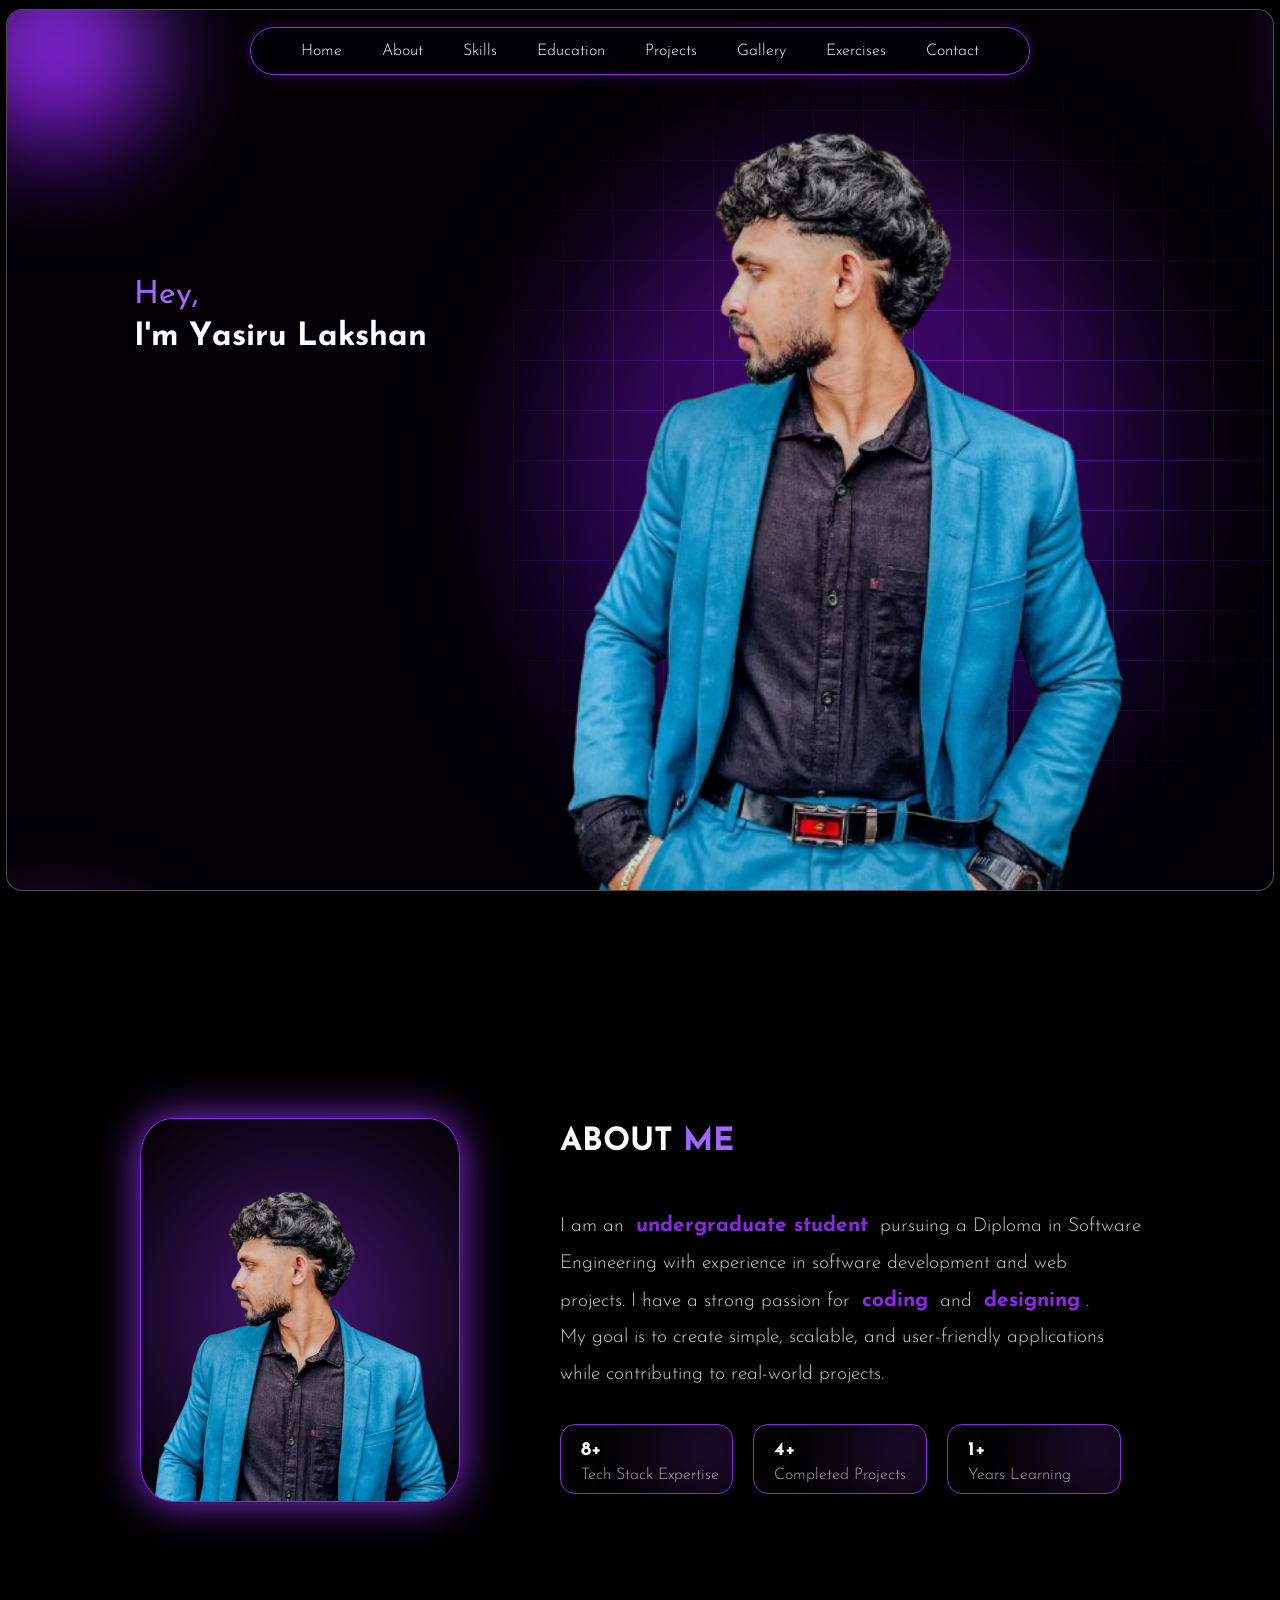
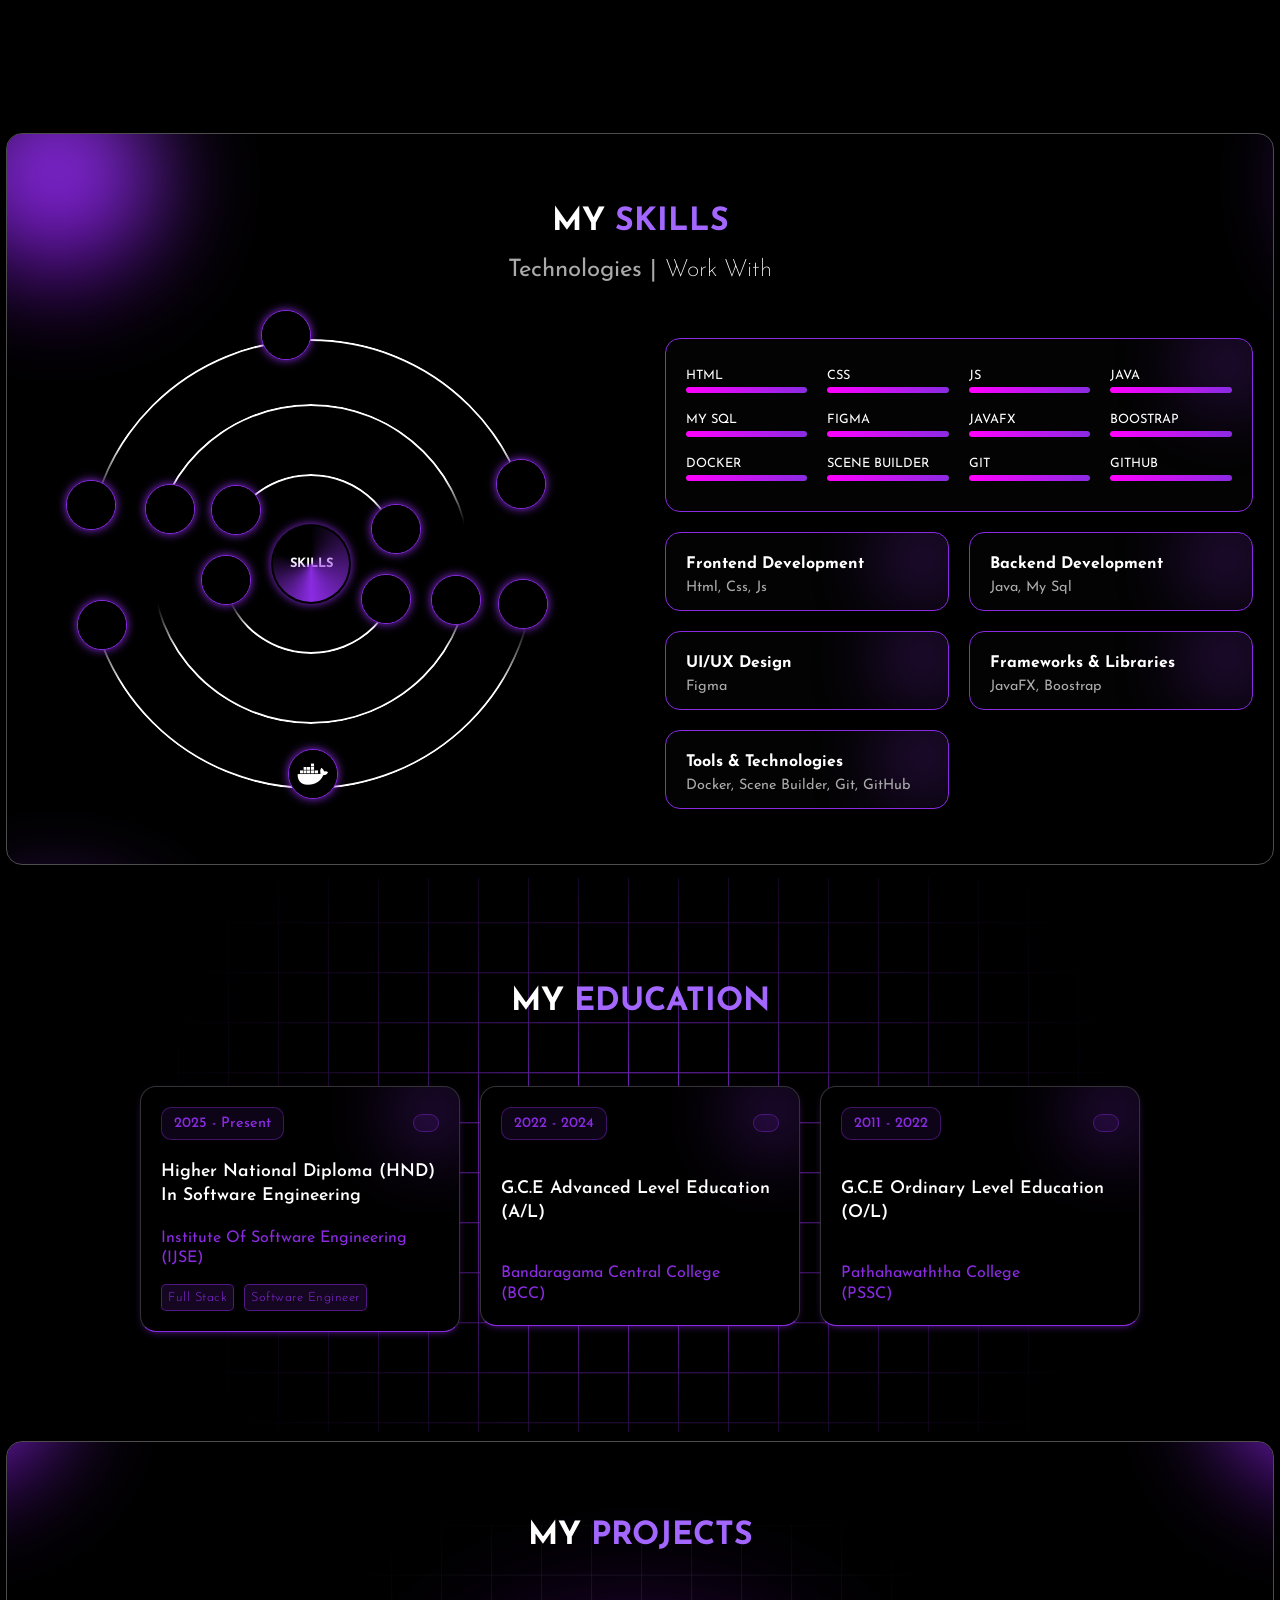
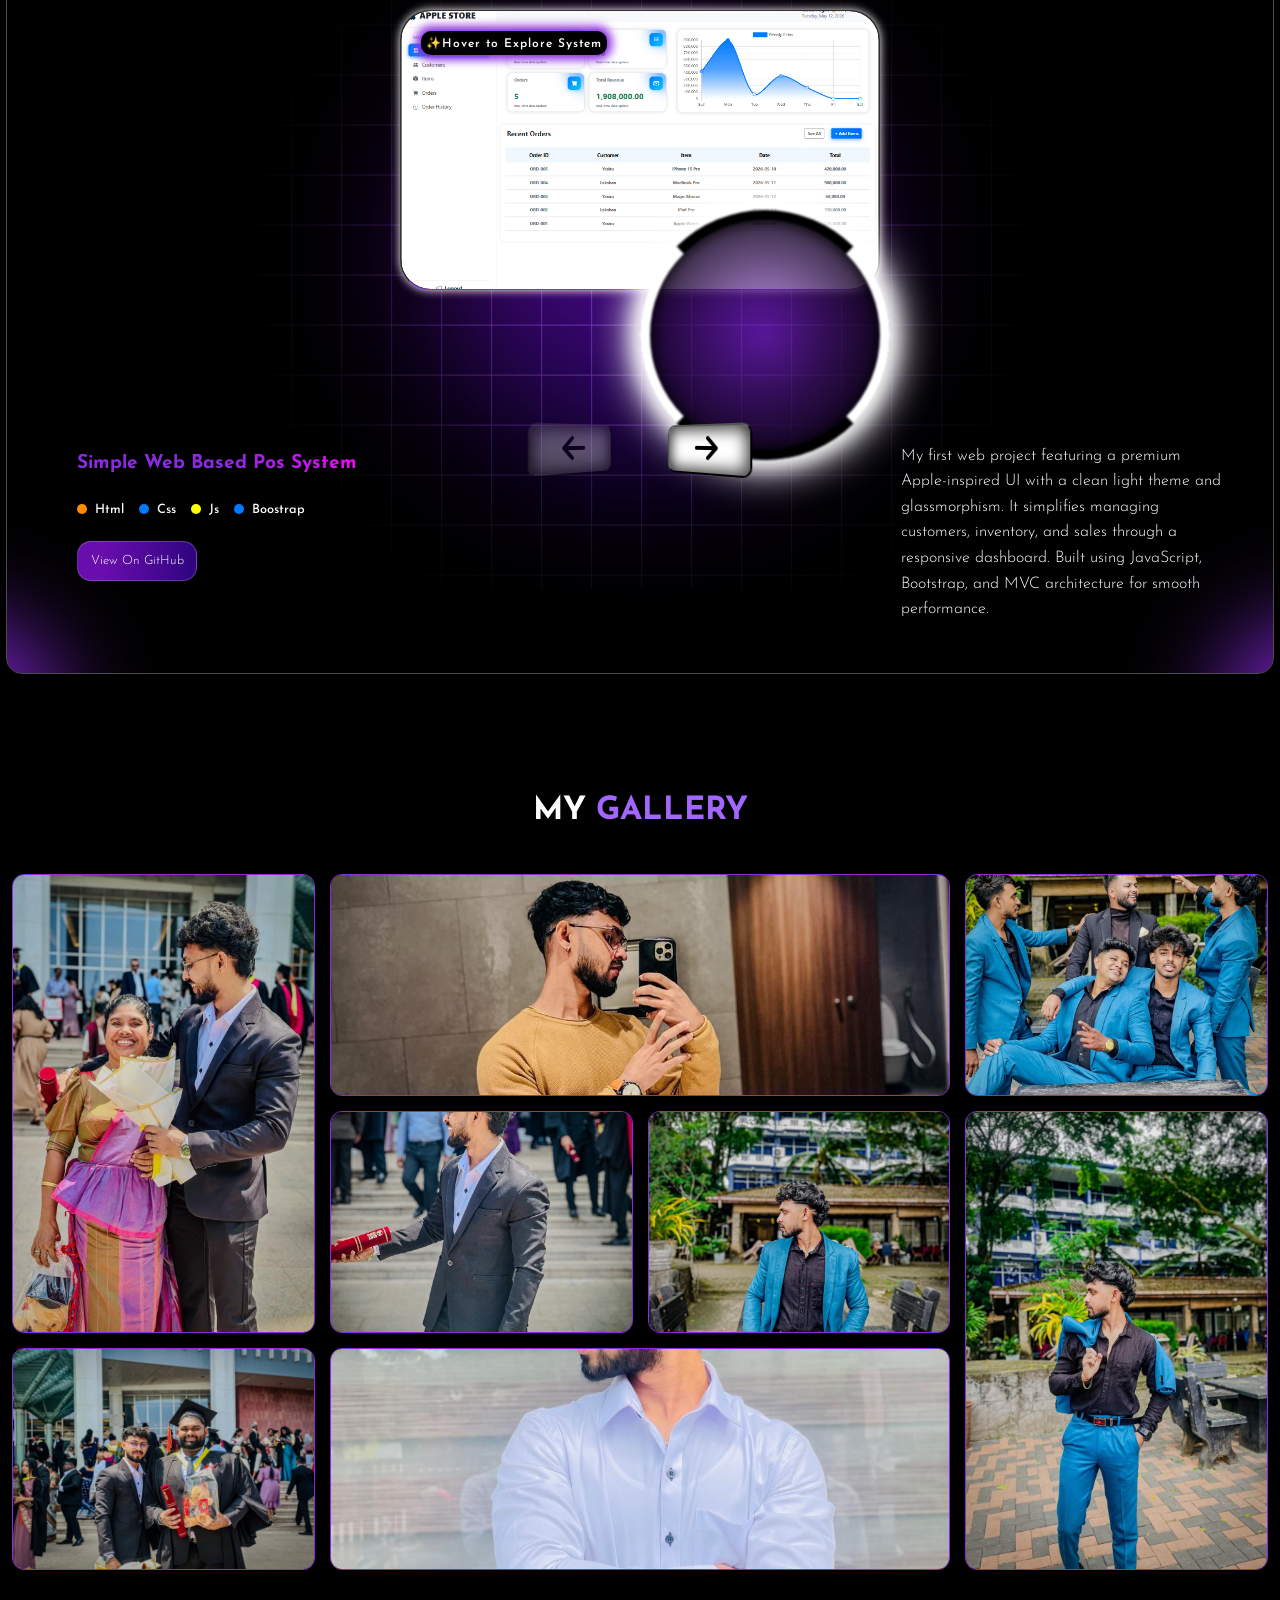
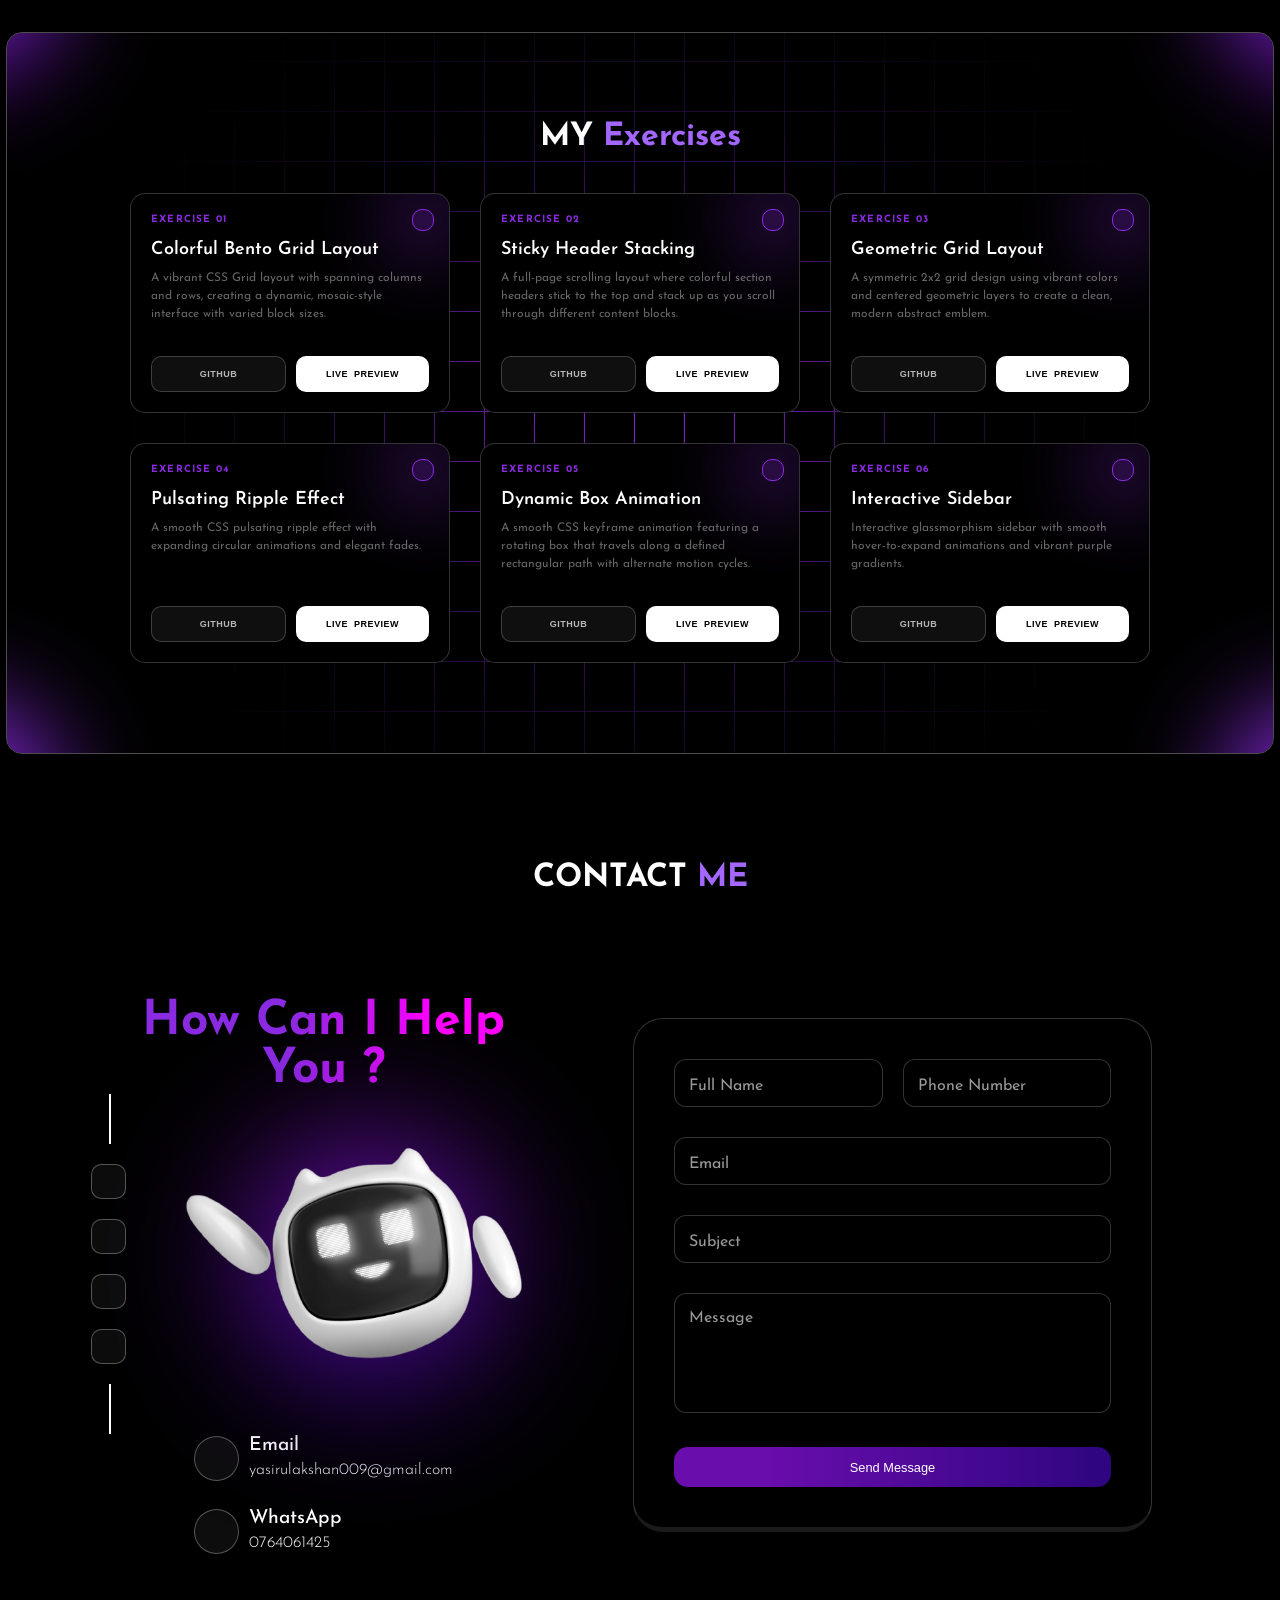
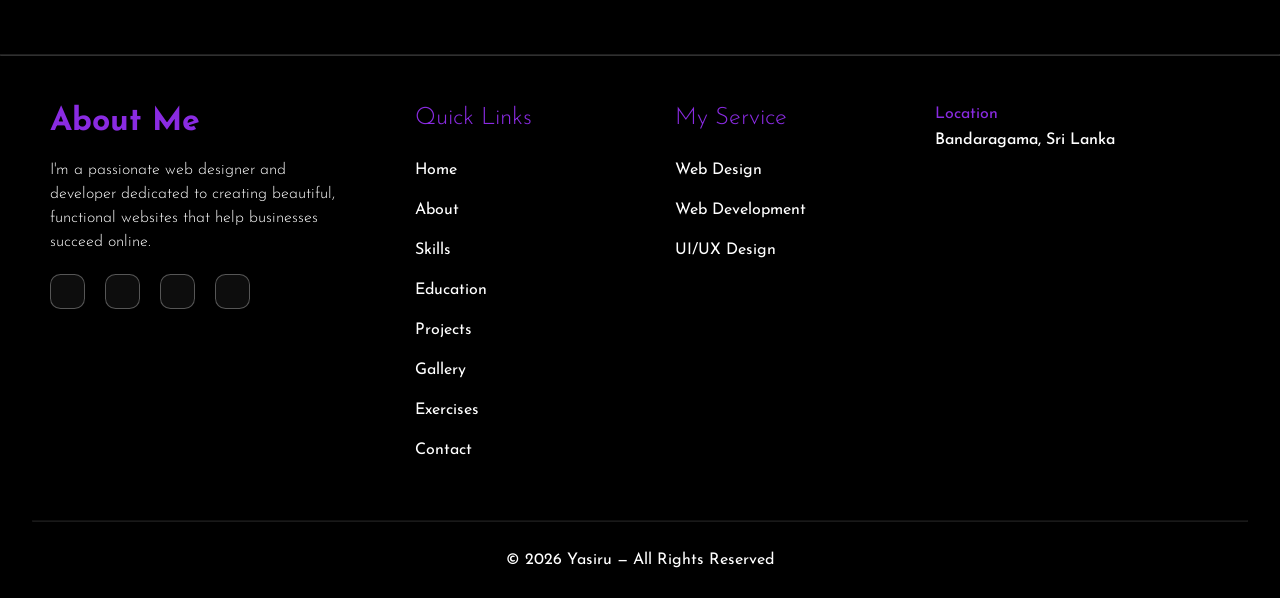
==== commit 6a6bc50b: "update css" ====
--- a/index.html
+++ b/index.html
@@ -3,9 +3,9 @@
 <head>
     <meta charset="UTF-8">
     <title>Portfolio</title>
-    <meta name="keywords" content="web, html, css, javascript, js, java, python">
-    <meta name="description" content="World best web development tutorials">
-    <meta name="author" content="IJSE">
+    <meta name="keywords" content="web, html, css, javascript, js, java ,portfolio">
+    <meta name="description" content="Personal Portfolio Website">
+    <meta name="author" content="Yairu Lakshan">
     <meta name="viewport" content="width=device-width, initial-scale=1.0">
     <link rel="stylesheet" href="../assets/lib/normalize.css">
     <link rel="stylesheet" href="style.css">
@@ -99,7 +99,7 @@
                     </div>
 
                     <div class="btn">
-                        <a href="" id="download" class="main-btn cv-btn">
+                        <a href="assest/Yasiru_Lakshan_CV.pdf" download="Yasiru_Lakshan_CV" id="download" class="main-btn cv-btn">
                             Download CV <i class="fa-solid fa-download"></i>
                         </a>
 
--- a/style.css
+++ b/style.css
@@ -45,10 +45,10 @@
 background: rgba(5, 0, 13, 0.4);
 border-radius: 16px;
 box-shadow: 0 4px 30px rgba(0, 0, 0, 0.1);
-backdrop-filter: blur(12px);
 border: 1px solid rgba(255, 255, 255, 0.3);
 overflow: hidden;
 display: flex;
+    position: relative;
 
 }
 
@@ -63,7 +63,7 @@
 
 .navbar {
 position:fixed;
-top: 4%;
+top: 3%;
 left: 50%;
 transform: translateX(-50%);
 width:fit-content;
@@ -71,40 +71,26 @@
 justify-content: center;
 padding:15px 50px;
 border-radius: 30px;
-border: 1px solid transparent;
 z-index: 20;
 transition: all 0.2s ease;
-
-
-
-}
-
-.nav-list {
-    display: flex;
-    gap: 40px;
-    list-style: none;
-}
-
-.navbar.scrolled {
-    background: rgba(5, 0, 13, 0.8);
-    border-radius: 30px;
-    box-shadow: 0 0 20px rgba(106, 13, 173, 0.4);
-    backdrop-filter: blur(7px);
-    -webkit-backdrop-filter: blur(8px);
-    transition: all 0.4s ease;
-    border: 2px solid #6a0dad;
-    transform: translateX(-50%) scale(1.02);
-}
-
-.navbar:hover {
-background: rgba(255, 255, 255, 0);
-border-radius: 30px;
-backdrop-filter: blur(7px);
--webkit-backdrop-filter: blur(7px);
+background: rgba(0, 0, 0, 0.5);
 border: 1px solid #8a2be2;
 box-shadow: 0 0 15px rgba(138, 43, 226, 0.3),
 inset 0 0 10px rgba(138, 43, 226, 0.1);
-transform: translateX(-50%) scale(1.02);
+
+}
+
+.nav-list {
+    display: flex;
+    gap: 40px;
+    list-style: none;
+}
+
+
+.navbar:hover {
+border-radius: 30px;
+box-shadow: 0 0 25px rgba(138, 43, 226, 0.8),
+inset 0 0 10px rgba(138, 43, 226, 0.1);
 }
 
 .nav-list > li > a {
@@ -112,7 +98,7 @@
     text-decoration: none;
     font-size: 16px;
     color: white;
-    font-weight: 200;
+    font-weight: 300;
 }
 
 
@@ -130,8 +116,7 @@
 }
 
 .nav-list > li > a:hover{
-      color: #ffffff;
-      text-shadow:0 0 20px rgba(255,255,255,0.5);
+      color: #a367ff;
 }
 
 
@@ -675,8 +660,6 @@
 background: rgba(0, 0, 0, 0);
 border-radius: 16px;
 box-shadow: 0 4px 30px rgba(0, 0, 0, 0.8);
-backdrop-filter: blur(15px);
--webkit-backdrop-filter: blur(8px);
 border: 1px solid rgba(255, 255, 255, 0.3);
 overflow: hidden;
 display: flex;
@@ -892,26 +875,6 @@
 }
 
 
-
-.orbit > .icon {
-    position: absolute;
-    width: 50px;
-    height: 50px;
-    border: 1px solid white;
-    border-radius: 50%;
-    background: #000000;
-    box-shadow: 0 0 20px #8a2be2;
-    display: flex;
-    justify-content: center;
-    align-items: center;
-    font-size: 1.8rem;
-    animation: inherit;
-    animation-direction: reverse;
-    z-index: 1;
-}
-
-
-
 .icon-wrapper {
     position: absolute;
     display: flex;
@@ -927,6 +890,7 @@
     position: relative;
     width: 50px;
     height: 50px;
+    background: #000000;
     border: 1px solid rgba(138, 43, 226, 1);
     border-radius: 50%;
     box-shadow: 0 0 10px #8a2be2;
@@ -935,10 +899,6 @@
     justify-content: center;
     align-items: center;
     font-size: 1.5rem;
-    top: auto;
-    left: auto;
-    right: auto;
-    bottom: auto;
     z-index: 10;
 }
 
@@ -1292,7 +1252,7 @@
 /* --- Frontend Card Hover --- */
 .skill-content-wrapper:has(#frontend:hover) .icon.frontend-icon {
     border-color: #8a2be2;
-]    box-shadow: 0 0 15px #8a2be2;
+    box-shadow: 0 0 15px #8a2be2;
     color: #8a2be2;
 }
 
@@ -1324,12 +1284,12 @@
     color: #8a2be2;
 }
 
-.orbit, .orbit::after, .orbit .icon {
+.orbit, .orbit::after, .icon-wrapper .icon {
     transition: all 0.5s cubic-bezier(0.4, 0, 0.2, 1);
 }
 
 
-.skill-content-wrapper:has(#frontend:hover, #backend:hover, #design:hover) .orbit::after {
+.skill-content-wrapper:has(#frontend:hover, #backend:hover, #design:hover, #frameworks:hover, #tools:hover) .orbit::after {
     opacity: 0.2;
     transition: opacity 0.4s ease;
 }
@@ -1422,10 +1382,9 @@
        position: relative;
        border-radius: 16px;
        box-shadow: 0 3px 10px -5px #8a2be2;
-       backdrop-filter: blur(9px);
-       -webkit-backdrop-filter: blur(9px);
        border: 1px solid rgba(255, 255, 255, 0.2);
        border-bottom: 1px solid #8a2be2;
+       background: black;
        display: flex;
        flex-direction: column;
        padding: 20px 20px;
@@ -1586,8 +1545,6 @@
 background: rgba(255, 255, 255, 0);
 border-radius: 16px;
 box-shadow: 0 4px 30px rgba(0, 0, 0, 0.8);
-backdrop-filter: blur(15px);
--webkit-backdrop-filter: blur(8px);
 border: 1px solid rgba(255, 255, 255, 0.3);
 display:flex;
 justify-content:center;
@@ -1881,9 +1838,9 @@
     border-left-color: white;
     border-right-color:white;
 
-    box-shadow:0px 0px 20px 5px white,
-                0px 0px 40px 10px white,
-                inset 0px 0px 15px #000000;
+    box-shadow:0 0 20px 5px white,
+                0 0 40px 10px white,
+                inset 0 0 15px #000000;
 
     z-index: 20;
     filter: blur(1px);
@@ -1925,7 +1882,7 @@
         background-position: 200% center;
     }
     100% {
-        background-position: 0% center;
+        background-position: 0 center;
     }
 }
 
@@ -2311,7 +2268,6 @@
     background: rgba(255, 255, 255, 0.05);
     border: 1px solid rgba(255, 255, 255, 0.3);
     border-radius: 50%;
-    backdrop-filter: blur(5px);
     transition: all 0.4s cubic-bezier(0.175, 0.885, 0.32, 1.275);
 
 }
@@ -2430,7 +2386,6 @@
     padding: 15px 30px;
     border-radius: 50px;
     border: 1px solid #8a2be2;
-    backdrop-filter: blur(10px);
     box-shadow: 0 0 20px rgba(138, 43, 226, 0.4);
     transition: transform 0.5s cubic-bezier(0.175, 0.885, 0.32, 1.275);
     z-index: 1000;
@@ -2764,7 +2719,6 @@
     position:relative;
     background: rgba(0, 0, 0, 0); border-radius: 16px;
     box-shadow: 0 4px 30px rgba(0, 0, 0, 0.8);
-    backdrop-filter: blur(15px);
     border: 1px solid rgba(255, 255, 255, 0.3);
     overflow: hidden;
     padding-bottom: 50px;
@@ -2819,7 +2773,6 @@
 
 .ex-card {
     background: #000000;
-    backdrop-filter: blur(25px);
     height: 220px;
     border-radius: 15px;
     border: 1px solid rgba(255, 255, 255, 0.2);
@@ -2993,7 +2946,6 @@
     flex: 1;
     min-width: 320px;
     background: rgba(30, 30, 30, 0.8);
-    backdrop-filter: blur(20px);
     border-radius: 18px 18px 18px 18px;
     border: 1px solid rgba(255, 255, 255, 0.1);
     display: flex;
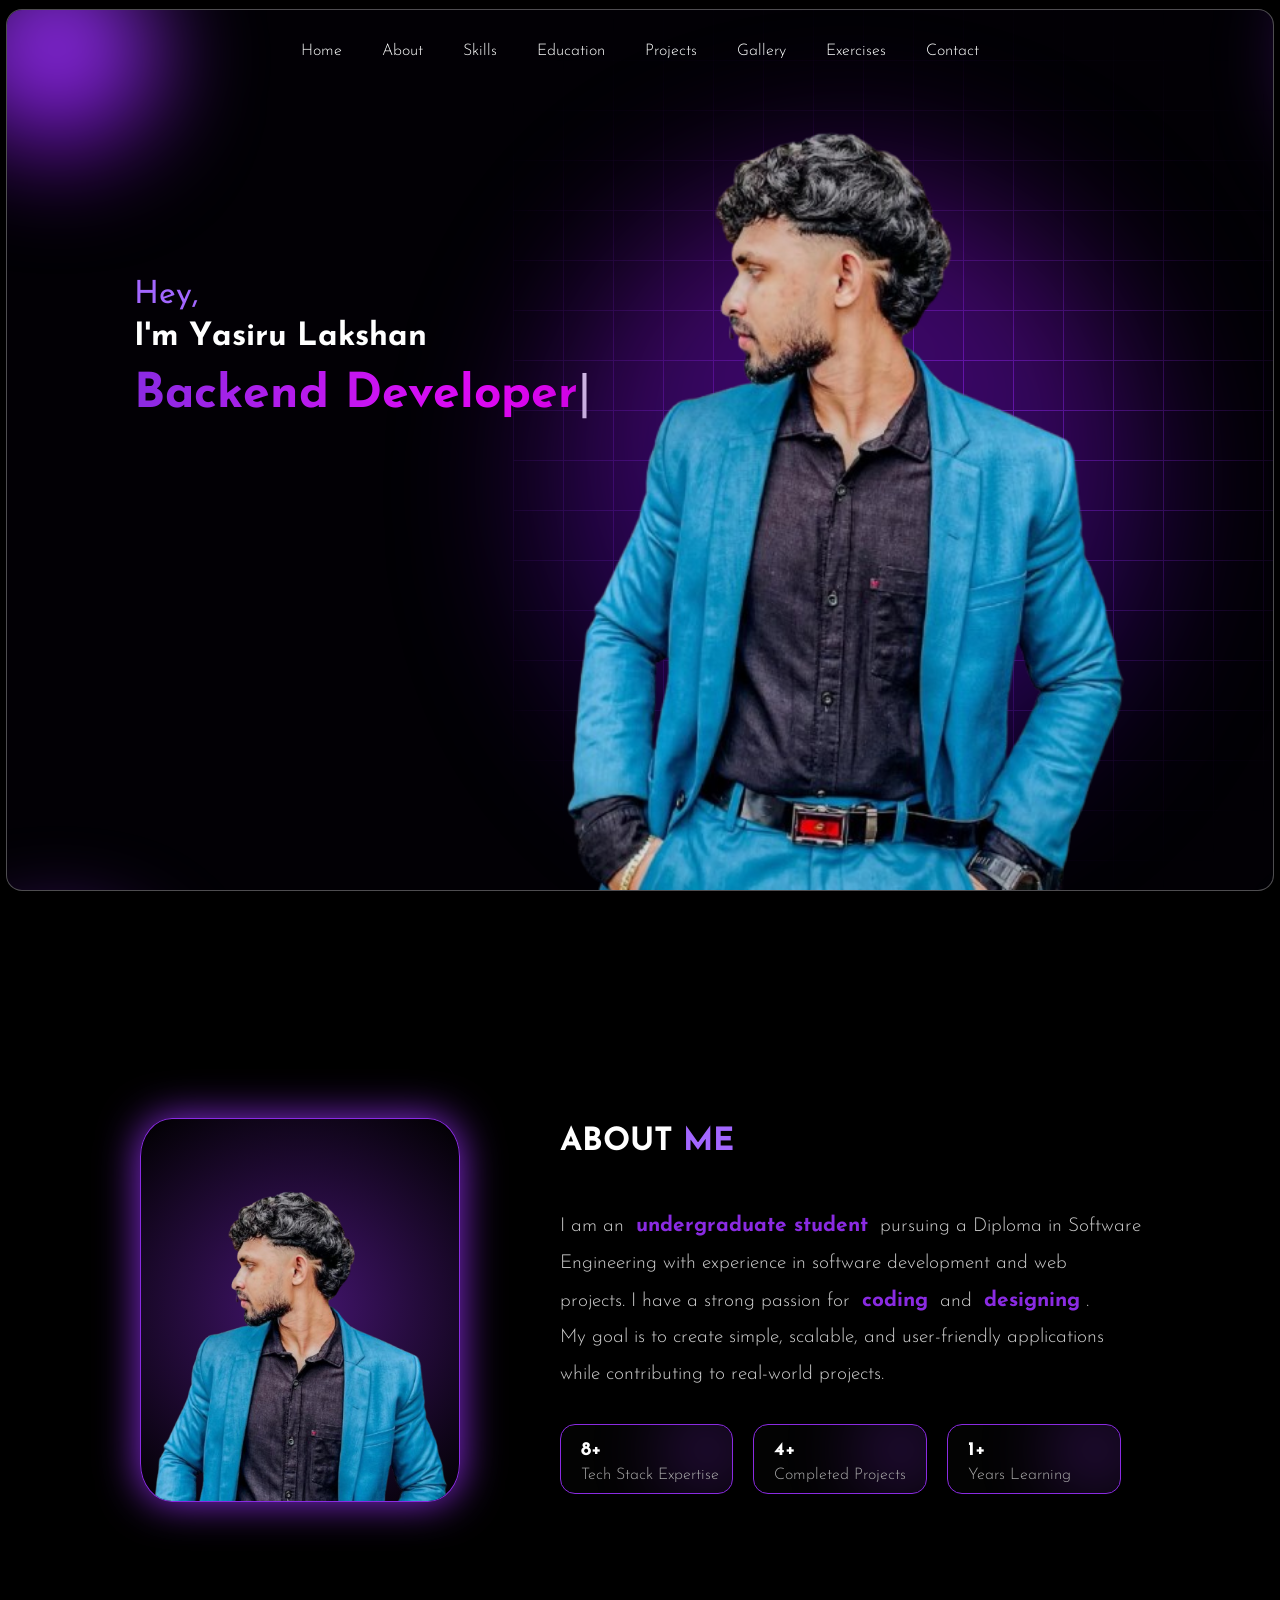
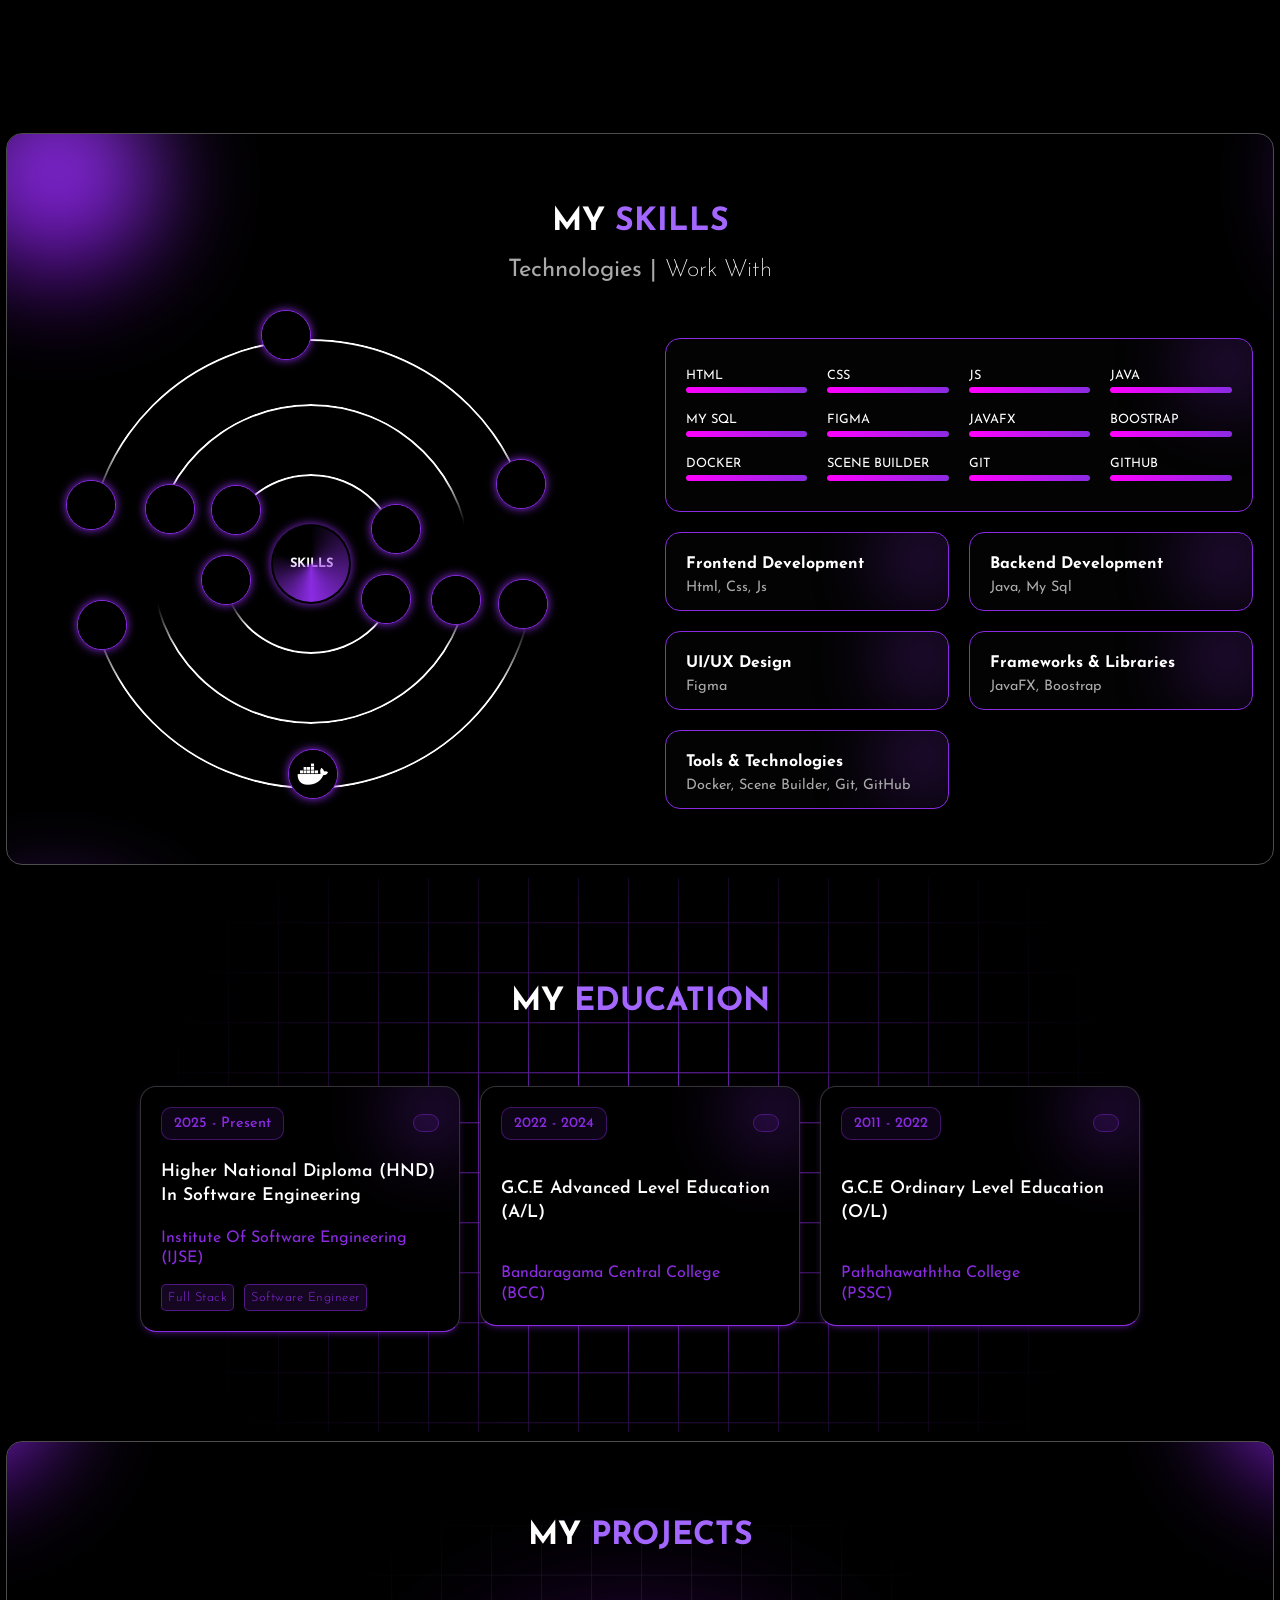
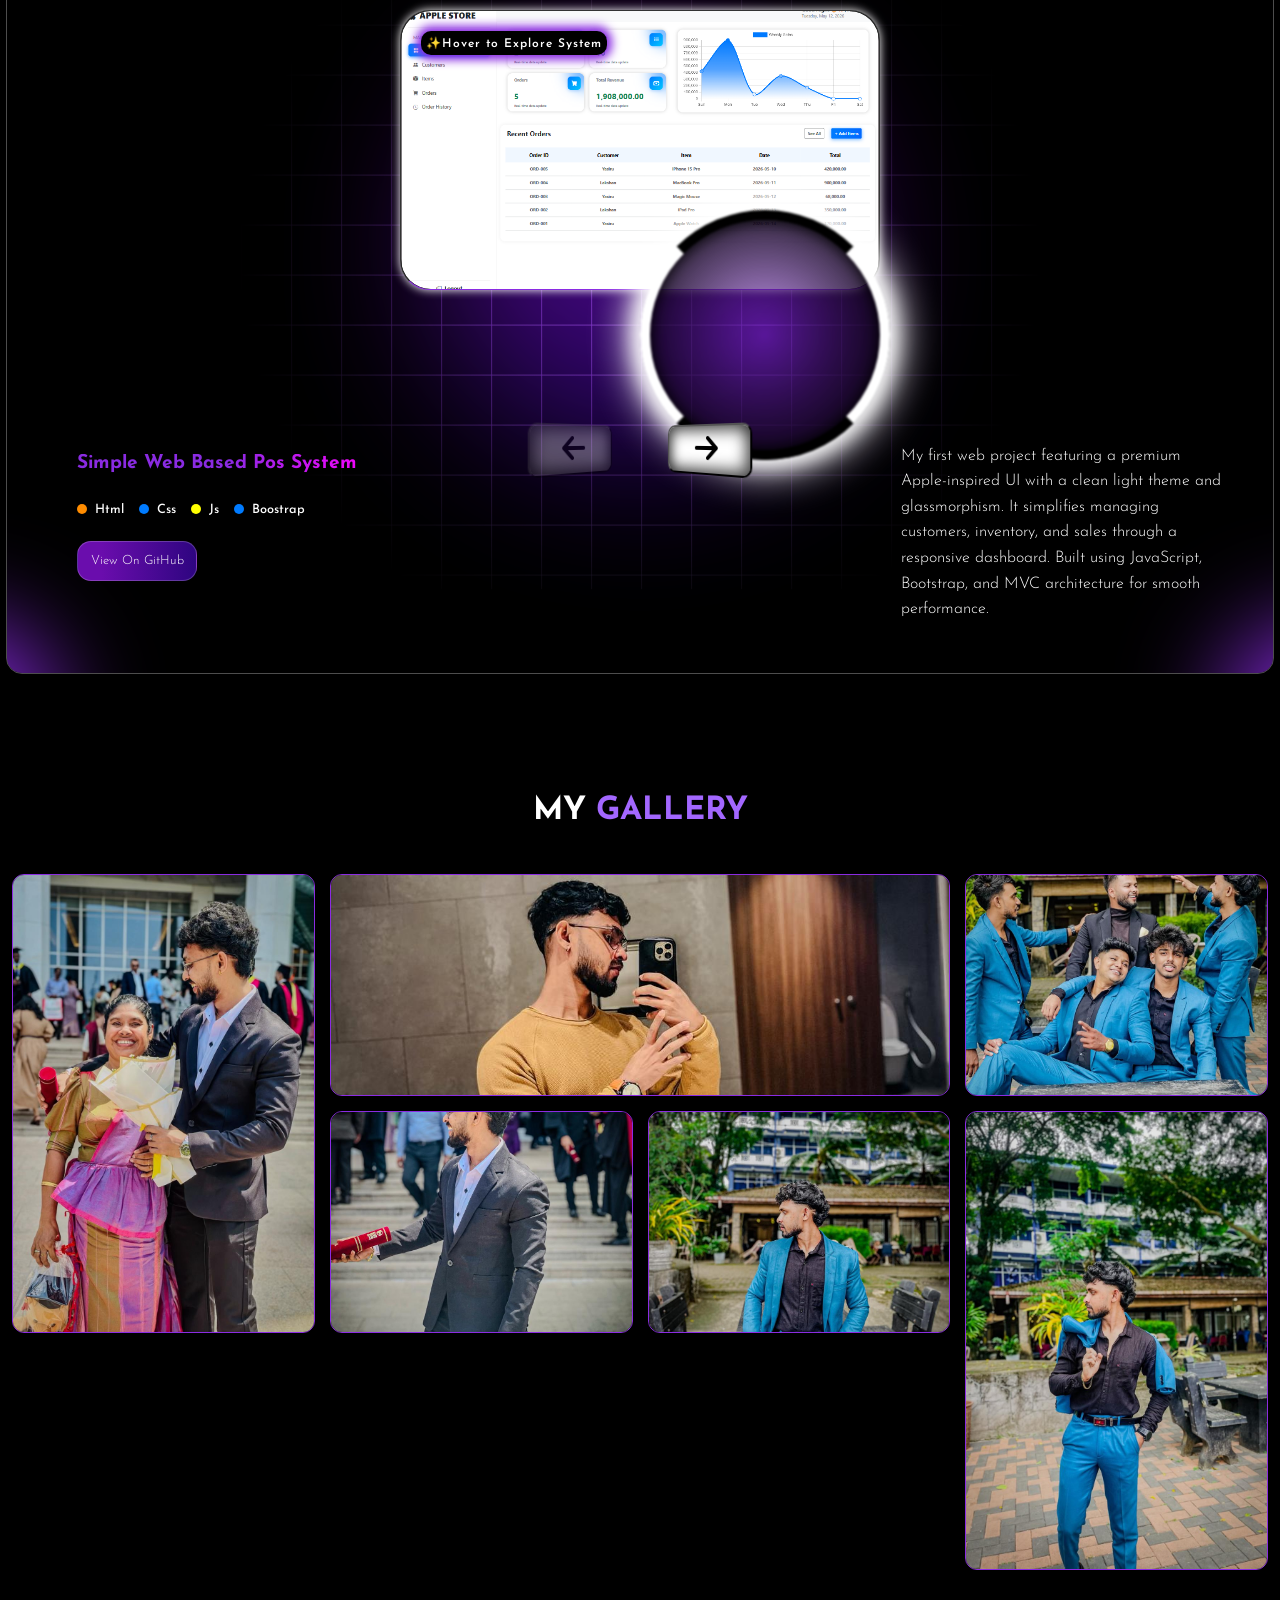
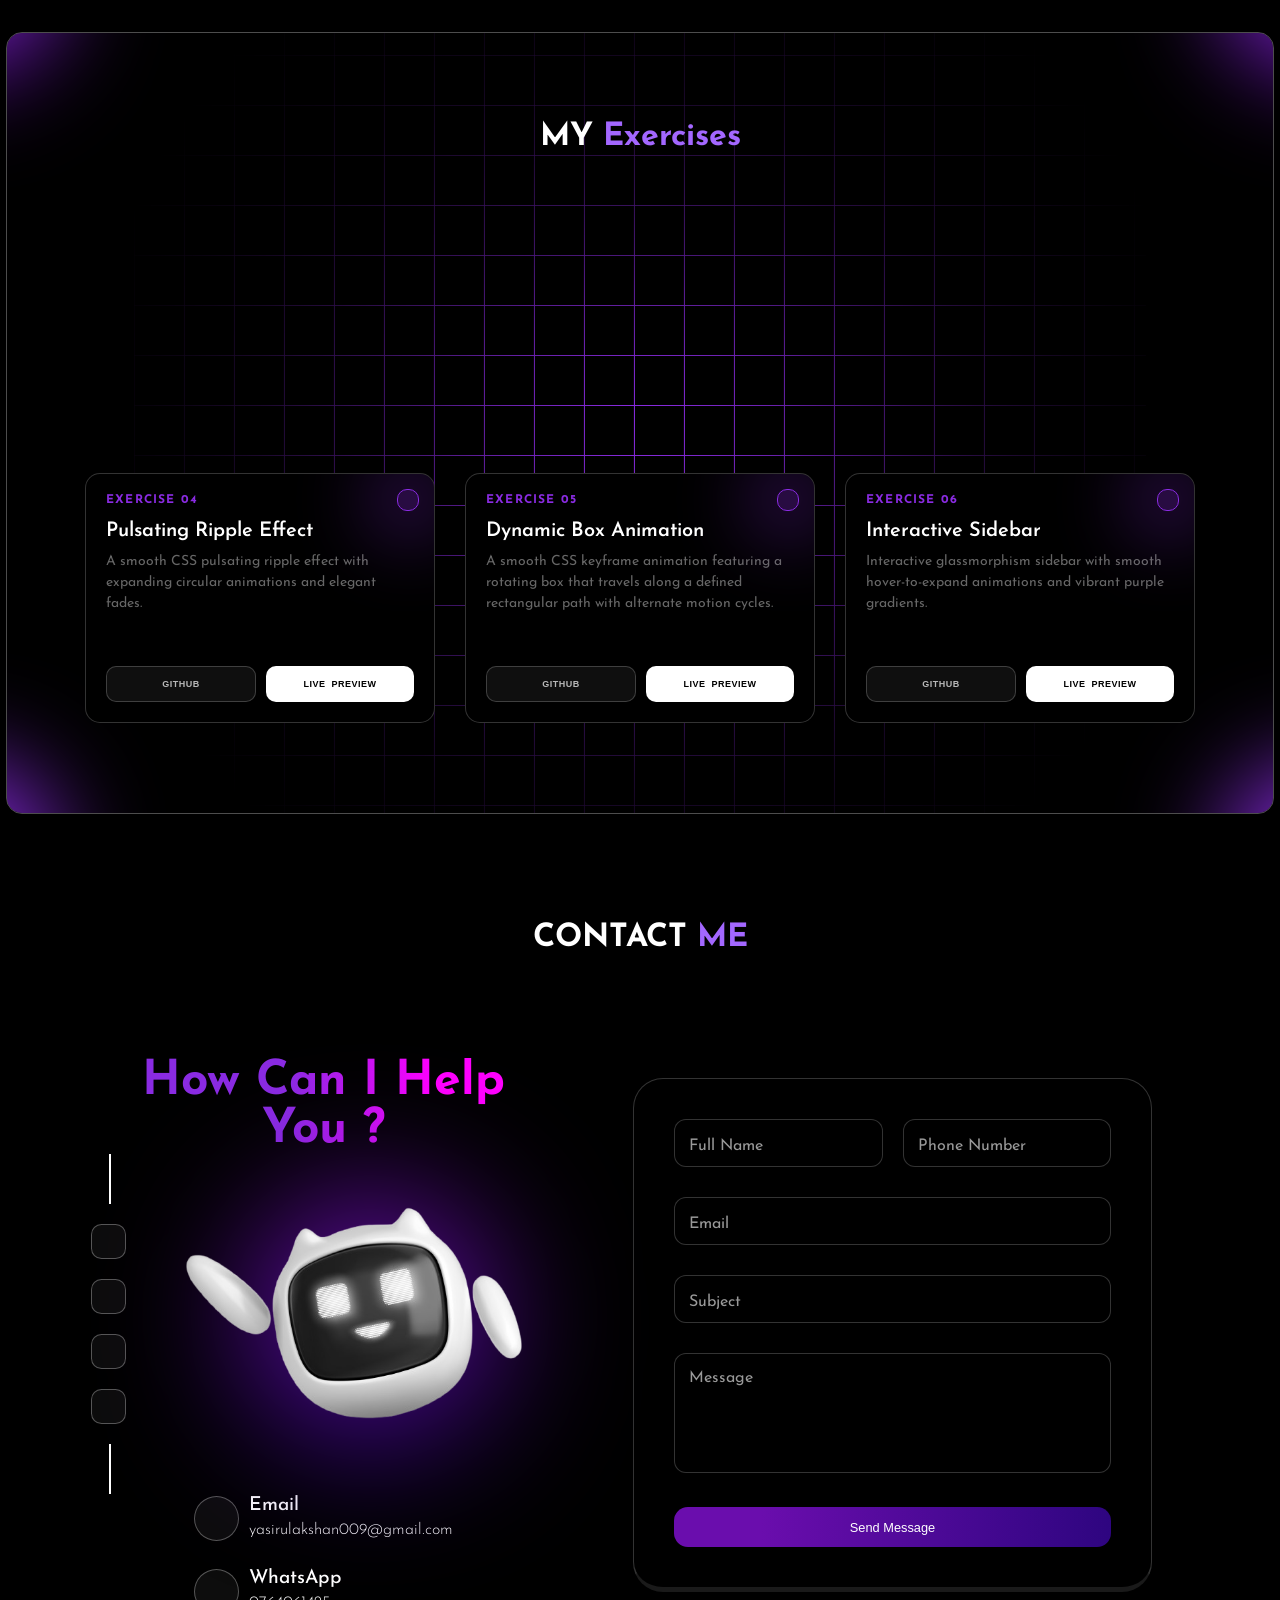
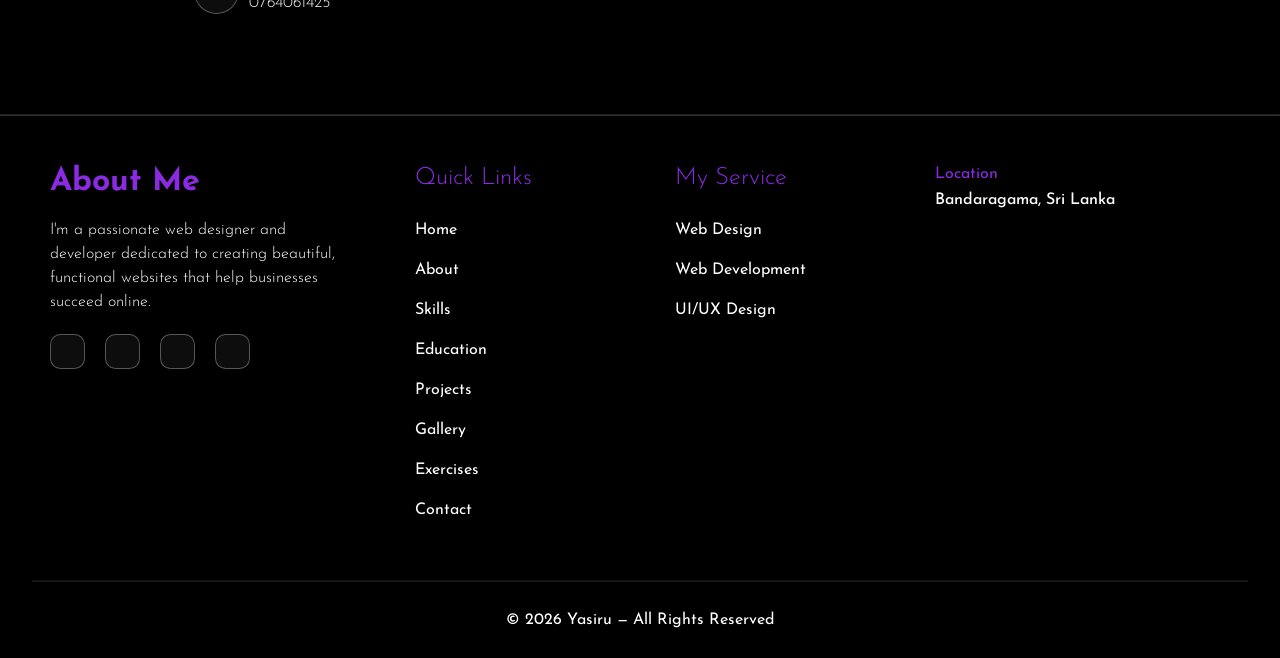
==== commit a1efeb88: "update" ====
--- a/index.html
+++ b/index.html
@@ -22,15 +22,29 @@
 <body>
 
 <div id="loading-screen">
-    <div class="wrapper">
-        <div class="circle"></div>
-        <div class="circle"></div>
-        <div class="circle"></div>
-        <div class="shadow"></div>
-        <div class="shadow"></div>
-        <div class="shadow"></div>
-        <span>Loading</span>
+
+    <div class="loader-particles"></div>
+
+    <div class="loader-wrapper">
+
+        <div class="loader-circle"></div>
+        <div class="loader-circle"></div>
+        <div class="loader-circle"></div>
+
+        <div class="loader-shadow"></div>
+        <div class="loader-shadow"></div>
+        <div class="loader-shadow"></div>
+
+        <div class="loader-text">
+            Loading
+        </div>
+
+        <div id="loader-percent">
+            0%
+        </div>
+
     </div>
+
 </div>
 
 <section>
--- a/style.css
+++ b/style.css
@@ -72,11 +72,10 @@
 padding:15px 50px;
 border-radius: 30px;
 z-index: 20;
-transition: all 0.2s ease;
-background: rgba(0, 0, 0, 0.5);
-border: 1px solid #8a2be2;
-box-shadow: 0 0 15px rgba(138, 43, 226, 0.3),
-inset 0 0 10px rgba(138, 43, 226, 0.1);
+background: transparent;
+border: 1px solid transparent;
+box-shadow: none;
+transition: all .4s ease;
 
 }
 
@@ -89,8 +88,12 @@
 
 .navbar:hover {
 border-radius: 30px;
-box-shadow: 0 0 25px rgba(138, 43, 226, 0.8),
-inset 0 0 10px rgba(138, 43, 226, 0.1);
+background: rgba(0,0,0,0.5);
+border: 1px solid #8a2be2;
+backdrop-filter: blur(10px);
+box-shadow:
+            0 0 20px 2px rgba(138,43,226,3),
+            inset 0 0 10px rgba(138,43,226,1);
 }
 
 .nav-list > li > a {
@@ -122,6 +125,16 @@
 
 .nav-list > li > a:hover::after{
     width: 100%;
+}
+
+.navbar.nav-active{
+    border-radius: 30px;
+    background: rgba(0,0,0,0.5);
+    border: 1px solid #8a2be2;
+    backdrop-filter: blur(10px);
+    box-shadow:
+            0 0 20px 2px rgba(138,43,226,3),
+            inset 0 0 10px rgba(138,43,226,1);
 }
 
 #hamburger {
@@ -1925,7 +1938,7 @@
     background: yellow;
 }
 
-#git-btn1 ,#git-btn2{
+#git-btn1 ,#git-btn2 ,#git-btn3 ,#git-btn4{
 margin-top:15px;
 font-weight:300;
 font-size:0.8rem;
@@ -2763,7 +2776,7 @@
     width: 100%;
     height: 100%;
     display: grid;
-    grid-template-columns: repeat(auto-fill, 320px);
+    grid-template-columns: repeat(auto-fill, 350px);
     justify-content: center;
     gap: 30px;
     padding: 40px;
@@ -2773,7 +2786,7 @@
 
 .ex-card {
     background: #000000;
-    height: 220px;
+    height: 250px;
     border-radius: 15px;
     border: 1px solid rgba(255, 255, 255, 0.2);
     display: flex;
@@ -2829,7 +2842,7 @@
     z-index: 1;
 }
 .ex-badge {
-    font-size: 10px;
+    font-size: 12px;
     font-weight: 700;
     color: #8a2be2;
     text-transform: uppercase;
@@ -2838,14 +2851,14 @@
     display: block;
 }
 .ex-title {
-    font-size: 18px;
+    font-size: 20px;
     font-weight: 600;
     color: #fff;
     margin-bottom: 10px;
     display: block;
 }
 .ex-desc {
-    font-size: 12px;
+    font-size: 14px;
     color: rgba(255, 255, 255, 0.4);
     line-height: 1.5;
     display: block;
@@ -3027,31 +3040,31 @@
 
 .nav-list > li > a {
        text-decoration: none;
-       font-size: 20px;
+       font-size: 22px;
        color: white;
        font-weight: 200;
     }
 
 .content > h1 {
 line-height:1.5;
-font-size:2.5rem;
+font-size:2.6rem;
 }
 
     #typing-text, .cursor {
-     font-size: 3.5rem;
+     font-size: 3.6rem;
      }
 
 
 
     .content > .animated-text {
-        height: 4rem;
+        height: 4.1rem;
     }
     .content > .animated-text > ol > li {
         height: 6rem;
         line-height: 6rem;
     }
     .content > .animated-text > ol > li > span {
-        font-size: 3.5rem;
+        font-size: 3.6rem;
     }
     @keyframes slide-up {
         0%, 20% {
@@ -3072,7 +3085,7 @@
     }
 
 .content > p {
-    font-size:1.3rem;
+    font-size:1.4rem;
     line-height:1.5;
     }
 
@@ -3111,8 +3124,8 @@
 
 .main-btn{
     gap: 6px;
-    height: 45px;
-    width: 140px;
+    height: 47px;
+    width: 145px;
     border-radius: 14px;
     font-weight: 500;
     font-size: 1rem;
@@ -3161,7 +3174,7 @@
 
 
     .orbit-system {
-        transform: scale(1.15);
+        transform: scale(2);
         justify-self: center;
     }
 
@@ -3171,14 +3184,19 @@
     }
 
     .core {
-        width: 90px;
-        height: 90px;
+        width: 100px;
+        height: 100px;
 
     }
 
     .icon-wrapper >.icon {
-        width: 60px;
-        height: 60px;
+        width: 70px;
+        height: 70px;
+
+    }
+
+    .icon-wrapper >span >i {
+        font-size: 2rem;
 
     }
 
@@ -3189,7 +3207,7 @@
 
     #icon1 {
         right: -20px;
-        top: 30px;
+        top: 20px;
     }
     #icon2 {
         left: -20px;
@@ -3212,22 +3230,48 @@
         bottom: 160px;
     }
 
+    #icon7 {
+        right: -30px;
+        top: 300px;
+    }
+    #icon8 {
+        left: -30px;
+        bottom: 300px;
+    }
+
+    #icon9 {
+        left: 200px;
+        top: 510px;
+    }
+    #icon10 {
+        right: 200px;
+        bottom: 510px;
+    }
+
+    #icon11 {
+        right: -20px;
+        top: 120px;
+    }
+    #icon12 {
+        left: -10px;
+        bottom: 120px;
+    }
 
 
     .orbit1 {
-        width: 210px;
-        height: 210px;
+        width: 250px;
+        height: 250px;
     }
 
     .orbit2 {
-        width: 350px;
-        height: 350px;
+        width: 400px;
+        height: 400px;
     }
 
 
     .orbit3 {
-        width: 480px;
-        height: 480px;
+        width: 550px;
+        height: 550px;
     }
 
     #progress-bars-card {
@@ -3236,7 +3280,7 @@
     }
 
     .skill-bar > .title {
-        font-size: 0.8rem;
+        font-size: 0.9rem;
 
     }
 
@@ -3254,14 +3298,14 @@
     }
 
     .small-crd-grid > .skill-box > .box-title {
+        font-size:1.2rem;
+        line-height:2.5rem;
+
+
+    }
+
+    .small-crd-grid > .skill-box > .box-description {
         font-size:1.1rem;
-        line-height:2.5rem;
-
-
-    }
-
-    .small-crd-grid > .skill-box > .box-description {
-        font-size:1rem;
     }
 
 
@@ -3271,7 +3315,7 @@
     }
 
     .status-crd-grid > .skill-box > .box-description {
-        font-size:1.2rem;
+        font-size:1.3rem;
         line-height:2.5rem;
 
 
@@ -4475,101 +4519,228 @@
 
 
 /*|||||||||||||||||||||||||||||Loading Animation|||||||||||||||||||||||||||||||||||||||||||||||||||||||||||||||||||||||||||*/
-#loading-screen {
+/* ================= LOADING SCREEN ================= */
+
+#loading-screen{
     position: fixed;
-    top: 0;
-    left: 0;
+    inset: 0;
     width: 100%;
     height: 100vh;
-    background: black;
+
+    background:
+            radial-gradient(circle at center,
+            #151515 0%,
+            #000 75%);
+
     display: flex;
     justify-content: center;
     align-items: center;
-    z-index: 100000;
-    transition: opacity 0.8s ease, visibility 0.8s;
-}
-
-
-.wrapper {
-    width: 200px;
-    height: 60px;
+
+    overflow: hidden;
+    z-index: 999999;
+
+    transition:
+            opacity 1s ease,
+            visibility 1s ease,
+            transform 1s ease;
+}
+
+#loading-screen.loader-hidden{
+    opacity: 0;
+    visibility: hidden;
+    transform: scale(1.1);
+}
+
+/* ================= PARTICLES ================= */
+
+.loader-particles{
+    position: absolute;
+    width: 100%;
+    height: 100%;
+
+    background-image:
+            radial-gradient(rgba(138,43,226,.8) 1px, transparent 1px);
+
+    background-size: 40px 40px;
+
+    opacity: .12;
+
+    animation: loaderMoveBg 10s linear infinite;
+}
+
+@keyframes loaderMoveBg{
+
+    from{
+        transform: translateY(0);
+    }
+
+    to{
+        transform: translateY(-40px);
+    }
+
+}
+
+/* ================= WRAPPER ================= */
+
+.loader-wrapper{
+    width: 220px;
+    height: 120px;
     position: relative;
 }
 
-.circle {
-    width: 20px; height: 20px;
+/* ================= BALLS ================= */
+
+.loader-circle{
+
+    width: 22px;
+    height: 22px;
+
     position: absolute;
+    left: 15%;
+
     border-radius: 50%;
-    border : 2px solid #8a2be2;
-    background-color: rgba(138, 43, 226, 0.5);
-    box-shadow: 0 0 5px 1px #8a2be2;
-    left: 15%;
+
+    background: rgba(138,43,226,.4);
+    border: 2px solid #8a2be2;
+
+    box-shadow:
+            0 0 5px #8a2be2,
+            0 0 15px #8a2be2,
+            0 0 30px #8a2be2;
+
     transform-origin: 50%;
-    animation: circle .5s alternate infinite ease;
-}
-
-@keyframes circle {
-    0% {
+
+    animation: loaderCircle .6s alternate infinite ease;
+}
+
+@keyframes loaderCircle{
+
+    0%{
         top: 60px;
-        height: 5px;
+        height: 6px;
+
         border-radius: 50px 50px 25px 25px;
+
         transform: scaleX(1.7);
     }
-    100% {
-        top: 0;
-    }
-}
-
-.circle:nth-child(2) {
+
+    40%{
+        height: 22px;
+    }
+
+    100%{
+        top: 0%;
+    }
+
+}
+
+.loader-circle:nth-child(2){
     left: 45%;
     animation-delay: .2s;
 }
-.circle:nth-child(3) {
+
+.loader-circle:nth-child(3){
     left: auto;
     right: 15%;
-    animation-delay: .3s;
-}
-
-.shadow {
-    width: 20px; height: 4px;
+    animation-delay: .4s;
+}
+
+/* ================= SHADOW ================= */
+
+.loader-shadow{
+
+    width: 22px;
+    height: 4px;
+
+    position: absolute;
+    top: 68px;
+    left: 15%;
+
     border-radius: 50%;
-    background-color: rgba(138, 43, 226, 0.5);
-    position: absolute;
-    top: 62px;
-    left: 15%;
-    filter: blur(1px);
-    animation: shadow .5s alternate infinite ease;
-}
-
-@keyframes shadow {
-    0% { transform: scaleX(1.5); }
-    100% { transform: scaleX(.2); opacity: .4; }
-}
-
-.shadow:nth-child(4) {
+
+    background: rgba(138,43,226,.35);
+
+    filter: blur(2px);
+
+    animation: loaderShadow .6s alternate infinite ease;
+}
+
+@keyframes loaderShadow{
+
+    0%{
+        transform: scaleX(1.5);
+        opacity: .7;
+    }
+
+    100%{
+        transform: scaleX(.2);
+        opacity: .2;
+    }
+
+}
+
+.loader-shadow:nth-child(5){
     left: 45%;
     animation-delay: .2s;
 }
-.shadow:nth-child(5) {
-    left: auto; right: 15%;
-    animation-delay: .3s;
-}
-
-.wrapper span {
+
+.loader-shadow:nth-child(6){
+    left: auto;
+    right: 15%;
+    animation-delay: .4s;
+}
+
+/* ================= TEXT ================= */
+
+.loader-text{
+
     position: absolute;
-    top: 85px;
-    font-size: 20px;
-    letter-spacing: 12px;
+
+    top: 90px;
+    left: 50%;
+
+    transform: translateX(-50%);
+
+    color: #c084fc;
+
+    font-size: 18px;
+    letter-spacing: 8px;
+    text-transform: uppercase;
+
+    animation: loaderPulse 1s infinite alternate;
+}
+
+@keyframes loaderPulse{
+
+    from{
+        opacity: .5;
+        transform: translateX(-50%) scale(1);
+    }
+
+    to{
+        opacity: 1;
+        transform: translateX(-50%) scale(1.08);
+    }
+
+}
+
+/* ================= PERCENT ================= */
+
+#loader-percent{
+
+    position: absolute;
+
+    top: 120px;
+    left: 50%;
+
+    transform: translateX(-50%);
+
     color: #8a2be2;
-    left: 15%;
-}
-
-.loader-hidden {
-    opacity: 0;
-    visibility: hidden;
-}
-
-
+
+    font-size: 14px;
+
+    opacity: .8;
+}
 .home_image {
     opacity: 0;
     transform: scale(0.3);
